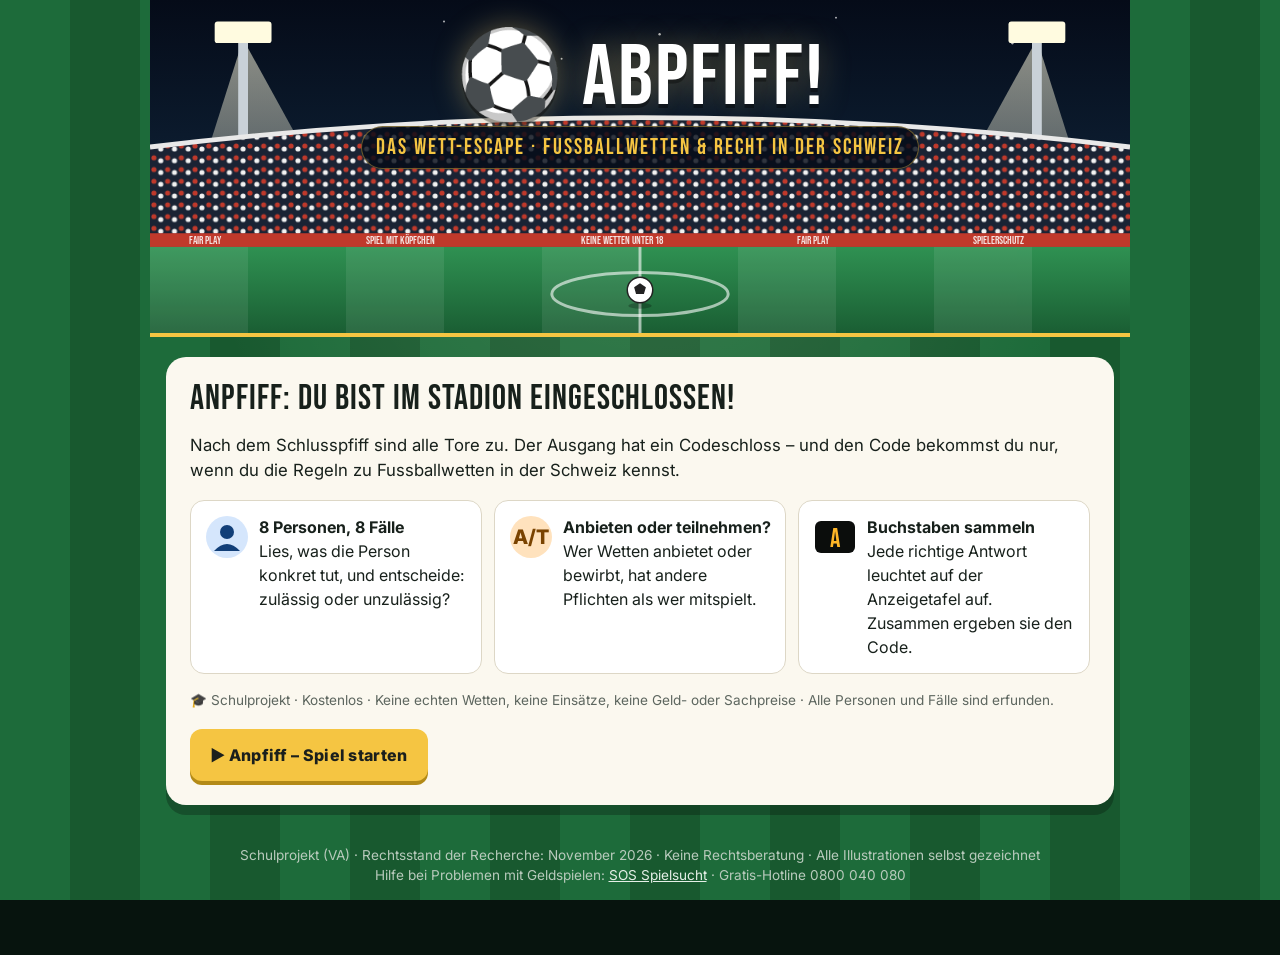
==== index.html @ fc4fc907 "Add files via upload" ====
<!doctype html>
<html lang="de-CH">
<head>
<meta charset="utf-8">
<meta name="viewport" content="width=device-width, initial-scale=1">
<title>Abpfiff! – Das Wett-Escape</title>
<meta name="description" content="Online-Escape-Spiel zu den rechtlichen Rahmenbedingungen von Fussballwetten in der Schweiz. Kostenlos, ohne echte Wetten, ohne Geld- oder Sachpreise.">
<link rel="preconnect" href="https://fonts.googleapis.com">
<link rel="preconnect" href="https://fonts.gstatic.com" crossorigin>
<link href="https://fonts.googleapis.com/css2?family=Bebas+Neue&family=Inter:wght@400;600;800&display=swap" rel="stylesheet">
<style>
  :root{
    --night:#07140e; --pitch:#1d6b3a; --pitch2:#18592f; --card:#fbf8ef; --ink:#17201b; --muted:#5d665f;
    --line:#ddd7c6; --gold:#f5c542; --ok:#1f9a55; --ok-bg:#e2f5e9; --bad:#d23b30; --bad-bg:#fde8e6;
    --led:#ffb627; --chalk:#eef4ef;
    --display:"Bebas Neue",Impact,"Arial Narrow",sans-serif;
    --body:Inter,system-ui,-apple-system,"Segoe UI",Roboto,sans-serif;
  }
  *{box-sizing:border-box}
  html,body{margin:0}
  html{background:var(--night)}
  body{
    font-family:var(--body);color:var(--chalk);line-height:1.5;min-height:100vh;
    background:
      radial-gradient(ellipse at 50% -10%, rgba(255,255,220,.18), transparent 55%),
      repeating-linear-gradient(90deg,var(--pitch) 0 70px,var(--pitch2) 70px 140px);
    background-attachment:fixed;
  }
  body::before{ /* Abdunkeln für Lesbarkeit */
    content:"";position:fixed;inset:0;background:linear-gradient(rgba(7,20,14,.55),rgba(7,20,14,.75));pointer-events:none;z-index:-1
  }
  .wrap{max-width:980px;margin:0 auto;padding:0 16px 56px}
  button{font:inherit}
  .hidden{display:none!important}

  /* ---------- Stadion-Header ---------- */
  .hero{position:relative;margin:0 -16px;overflow:hidden;border-bottom:4px solid var(--gold)}
  .hero svg{display:block;width:100%;height:auto}
  .hero .title{
    position:absolute;left:0;right:0;top:12%;text-align:center;padding:0 16px;
  }
  .hero h1{
    font-family:var(--display);font-weight:400;font-size:clamp(2.6rem,9vw,5.4rem);line-height:.9;margin:0;
    letter-spacing:2px;color:#fff;text-shadow:0 4px 0 rgba(0,0,0,.35),0 0 30px rgba(255,220,120,.35)
  }
  .hero .sub{display:inline-block;margin-top:8px;font-family:var(--display);letter-spacing:2px;font-size:clamp(.95rem,3vw,1.4rem);color:var(--gold);background:rgba(5,11,24,.82);padding:4px 14px;border-radius:999px;border:1px solid rgba(245,197,66,.4)}
  .beam{animation:sway 6s ease-in-out infinite alternate;transform-origin:top center}
  .beam.b2{animation-delay:-3s}
  @keyframes sway{from{transform:rotate(-4deg)}to{transform:rotate(4deg)}}
  .ball{animation:bounce 1.6s cubic-bezier(.3,0,.7,1) infinite}
  @keyframes bounce{0%,100%{transform:translateY(0)}50%{transform:translateY(-26px)}}

  /* ---------- Anzeigetafel ---------- */
  .board{
    position:sticky;top:0;z-index:20;margin:16px 0 0;background:#0b0d0c;border:3px solid #2a2f2c;border-radius:14px;
    padding:10px 14px;display:flex;align-items:center;gap:14px;flex-wrap:wrap;
    box-shadow:0 10px 30px rgba(0,0,0,.45), inset 0 0 0 2px #000;
  }
  .board .clock{font-family:var(--display);font-size:2rem;color:var(--led);letter-spacing:2px;min-width:92px;text-shadow:0 0 10px rgba(255,182,39,.6)}
  .board .clock small{display:block;font-size:.7rem;color:#8a8f8c;letter-spacing:2px;line-height:1;margin-bottom:2px}
  .slots{display:flex;gap:5px;flex-wrap:wrap;flex:1}
  .slot{
    width:36px;height:46px;border-radius:6px;background:#161a18;border:1px solid #2c322f;display:grid;place-items:center;
    font-family:var(--display);font-size:1.9rem;color:#2c322f;
    background-image:radial-gradient(#222824 1px,transparent 1.2px);background-size:5px 5px;
  }
  .slot.filled{color:var(--led);text-shadow:0 0 12px rgba(255,182,39,.8);animation:flip .6s ease}
  @keyframes flip{0%{transform:rotateX(90deg)}100%{transform:rotateX(0)}}
  .board .score{font-family:var(--display);font-size:1.5rem;color:#fff;letter-spacing:1px}
  @media (max-width:640px){
    .board{gap:8px 12px;padding:8px 10px}
    .board .clock{font-size:1.5rem;min-width:0}
    .slots{order:3;flex:1 1 100%;flex-wrap:nowrap;justify-content:space-between}
    .slot{width:auto;flex:1;height:36px;font-size:1.4rem}
    .board .score{margin-left:auto}
  }
  .iconbtn{background:#1b201d;border:1px solid #333a36;color:#ddd;border-radius:10px;width:42px;height:42px;cursor:pointer;font-size:1.1rem}
  .iconbtn:hover{background:#262c29}

  /* ---------- Buttons ---------- */
  .btn{
    border:0;border-radius:12px;padding:14px 20px;cursor:pointer;font-weight:800;letter-spacing:.3px;
    background:var(--gold);color:#1b1f1c;box-shadow:0 4px 0 #b38a17;transition:transform .08s, box-shadow .08s;
  }
  .btn:active{transform:translateY(3px);box-shadow:0 1px 0 #b38a17}
  .btn:disabled{opacity:.45;cursor:default}
  .btn.ok{background:var(--ok);color:#fff;box-shadow:0 4px 0 #136c3a}
  .btn.bad{background:var(--bad);color:#fff;box-shadow:0 4px 0 #8f231c}
  .btn.ghost{background:transparent;color:var(--ink);box-shadow:none;border:2px solid var(--line)}
  .btn:focus-visible,.locker:focus-visible,.iconbtn:focus-visible{outline:3px solid #fff;outline-offset:3px}

  /* ---------- Panels ---------- */
  .panel{background:var(--card);color:var(--ink);border-radius:20px;padding:24px;margin-top:20px;box-shadow:0 10px 0 rgba(0,0,0,.25);position:relative}
  .panel h2{font-family:var(--display);font-weight:400;font-size:2.2rem;letter-spacing:1px;margin:0 0 6px;line-height:1}
  .lead{font-size:1.05rem}
  .hint{font-size:.85rem;color:var(--muted)}
  .rules{display:grid;grid-template-columns:repeat(auto-fit,minmax(200px,1fr));gap:12px;margin:16px 0}
  .rule{background:#fff;border-radius:14px;padding:14px;border:1px solid var(--line);display:flex;gap:10px;align-items:flex-start}
  .rule svg{flex:0 0 44px}
  .rule b{display:block}

  /* ---------- Garderoben-Spinde (Stationen) ---------- */
  .hubhead{display:flex;justify-content:space-between;align-items:end;gap:10px;flex-wrap:wrap;margin-top:22px}
  .hubhead h2{font-family:var(--display);font-weight:400;font-size:2rem;letter-spacing:1px;margin:0;color:#fff}
  .grid{display:grid;grid-template-columns:repeat(auto-fill,minmax(205px,1fr));gap:16px;margin-top:12px}
  .locker{
    position:relative;text-align:left;border:0;cursor:pointer;color:var(--ink);padding:0;border-radius:16px;overflow:hidden;
    background:var(--card);box-shadow:0 6px 0 rgba(0,0,0,.3);transition:transform .15s;display:flex;flex-direction:column;
  }
  .locker:hover{transform:translateY(-4px) rotate(-.4deg)}
  .locker .top{height:118px;display:grid;place-items:center;position:relative;
    background:linear-gradient(160deg,var(--c1),var(--c2));}
  .locker .top::after{ /* Lüftungsschlitze */
    content:"";position:absolute;right:12px;top:12px;width:26px;height:30px;
    background:repeating-linear-gradient(transparent 0 4px,rgba(0,0,0,.18) 4px 7px);border-radius:3px
  }
  .locker .num{position:absolute;left:12px;top:8px;font-family:var(--display);font-size:2rem;color:rgba(255,255,255,.9);text-shadow:0 2px 0 rgba(0,0,0,.25)}
  .locker .av{width:96px;height:96px;transform:translateY(10px)}
  .locker .body{padding:16px 14px 14px;display:flex;flex-direction:column;gap:2px;flex:1}
  .locker .who{font-weight:800;font-size:1.05rem}
  .locker .tag{font-size:.8rem;color:var(--muted)}
  .locker .state{margin-top:10px;font-size:.82rem;font-weight:800;display:flex;align-items:center;gap:6px}
  .locker.done .state{color:var(--ok)}
  .locker.done::after{
    content:"✓";position:absolute;right:10px;bottom:10px;width:34px;height:34px;border-radius:50%;background:var(--ok);color:#fff;
    display:grid;place-items:center;font-weight:800;
  }
  .locker.final .top{background:linear-gradient(160deg,#2b2f2d,#121413)}
  .locker.final.open .top{background:linear-gradient(160deg,#f7d26a,#d79b13)}
  .locker.final .body{background:#1c201e;color:#eee}
  .locker.final .tag{color:#aaa}

  /* ---------- Fallansicht ---------- */
  .scene{display:grid;grid-template-columns:200px 1fr;gap:22px;align-items:start}
  @media (max-width:640px){.scene{grid-template-columns:1fr}.portrait{max-width:180px;margin:0 auto}}
  .portrait{position:relative;border-radius:18px;padding:12px;background:linear-gradient(160deg,var(--c1),var(--c2));text-align:center}
  .portrait .av{width:100%;height:auto;max-width:176px}
  .portrait .badge{position:absolute;right:-10px;bottom:-10px;width:64px;height:64px;border-radius:50%;background:#fff;
    display:grid;place-items:center;box-shadow:0 4px 12px rgba(0,0,0,.25)}
  .portrait .badge svg{width:40px;height:40px}
  .nameplate{margin-top:8px;font-family:var(--display);font-size:1.4rem;letter-spacing:1px;color:#fff;text-shadow:0 2px 0 rgba(0,0,0,.25)}
  .meta{display:flex;gap:8px;flex-wrap:wrap;margin:6px 0 12px}
  .pill{font-size:.78rem;font-weight:800;padding:4px 10px;border-radius:999px;background:#ece7d8;color:#444}
  .pill.anbieten{background:#ffe2bd;color:#7a4300}
  .pill.teilnahme{background:#d5e6fc;color:#123f78}
  .pill.werbung{background:#efdafb;color:#5b1f7a}
  .bubble{position:relative;background:#fff;border:2px solid var(--line);border-radius:18px;padding:16px 18px;font-size:1.06rem}
  .bubble::before{content:"";position:absolute;left:-12px;top:34px;width:20px;height:20px;background:#fff;border-left:2px solid var(--line);border-bottom:2px solid var(--line);transform:rotate(45deg)}
  @media (max-width:640px){.bubble::before{display:none}}
  .ort{font-size:.8rem;color:var(--muted);margin-bottom:6px;display:flex;gap:6px;align-items:center}
  .question{font-weight:800;font-size:1.1rem;margin:18px 0 10px}
  .choices{display:flex;gap:12px;flex-wrap:wrap}
  .choices .btn{flex:1 1 220px;font-size:1.05rem;padding:16px}
  .feedback{margin-top:18px;padding:16px;border-radius:14px;display:none;gap:16px;align-items:flex-start}
  .feedback.show{display:flex}
  .feedback.ok{background:var(--ok-bg);border:2px solid var(--ok)}
  .feedback.bad{background:var(--bad-bg);border:2px solid var(--bad);animation:shake .4s}
  @keyframes shake{20%,60%{transform:translateX(-6px)}40%,80%{transform:translateX(6px)}}
  .feedback .refcard{flex:0 0 auto;width:54px;animation:pull .5s cubic-bezier(.2,1.6,.4,1)}
  @keyframes pull{from{transform:translateY(30px) rotate(-25deg);opacity:0}to{transform:none;opacity:1}}
  .feedback h3{margin:0 0 6px;font-size:1.1rem}
  .feedback p{margin:0 0 8px}
  .letter{display:inline-grid;place-items:center;width:40px;height:48px;border-radius:8px;background:#0b0d0c;color:var(--led);
    font-family:var(--display);font-size:2rem;vertical-align:middle;margin-left:6px;text-shadow:0 0 10px rgba(255,182,39,.8)}
  .source{font-size:.86rem;color:var(--muted);border-top:1px dashed #b9c9bd;padding-top:8px;margin-top:6px!important}
  .source a{color:inherit;font-weight:600}
  .actions{display:flex;gap:10px;flex-wrap:wrap;margin-top:18px}

  /* ---------- Finale ---------- */
  .lockwrap{display:grid;grid-template-columns:160px 1fr;gap:24px;align-items:center}
  @media (max-width:640px){.lockwrap{grid-template-columns:1fr;justify-items:center;text-align:center}}
  .padlock .shackle{transition:transform .6s cubic-bezier(.3,1.6,.5,1);transform-origin:70% 100%}
  .padlock.open .shackle{transform:translateY(-14px) rotate(25deg)}
  .codeinputs{display:flex;gap:6px;flex-wrap:wrap;margin:12px 0}
  .codeinputs input{
    width:44px;height:56px;border-radius:10px;border:2px solid var(--line);text-align:center;text-transform:uppercase;
    font-family:var(--display);font-size:2rem;background:#fff;color:var(--ink)
  }
  .codeinputs input:focus{outline:none;border-color:var(--gold);box-shadow:0 0 0 3px rgba(245,197,66,.4)}
  .learned{display:grid;grid-template-columns:repeat(auto-fit,minmax(240px,1fr));gap:12px;padding:0;list-style:none}
  .learned li{background:#fff;border:1px solid var(--line);border-radius:14px;padding:12px 14px}
  .learned b{display:block;margin-bottom:2px}
  ul.sources{padding-left:18px}
  ul.sources li{margin-bottom:6px}
  ul.sources a{color:var(--ink)}
  .trophy{width:120px;display:block;margin:0 auto 6px;animation:pop .7s cubic-bezier(.2,1.6,.4,1)}
  @keyframes pop{from{transform:scale(.2) rotate(-20deg);opacity:0}to{transform:none;opacity:1}}
  .center{text-align:center}

  #confetti{position:fixed;inset:0;pointer-events:none;z-index:50}
  footer{margin-top:40px;font-size:.85rem;color:#b8cabc;text-align:center}
  footer a{color:#e5efe7}
  @media (prefers-reduced-motion:reduce){*{animation:none!important;transition:none!important}}
</style>
</head>
<body>
<canvas id="confetti"></canvas>

<div class="wrap">

  <!-- ===== Stadion-Header (eigene Illustration) ===== -->
  <header class="hero">
    <svg viewBox="0 0 1000 340" preserveAspectRatio="xMidYMid slice" role="img" aria-label="Fussballstadion bei Nacht mit Flutlicht">
      <defs>
        <linearGradient id="sky" x1="0" y1="0" x2="0" y2="1"><stop offset="0" stop-color="#050b18"/><stop offset="1" stop-color="#14304a"/></linearGradient>
        <linearGradient id="beamG" x1="0" y1="0" x2="0" y2="1"><stop offset="0" stop-color="#fffbe0" stop-opacity=".55"/><stop offset="1" stop-color="#fffbe0" stop-opacity="0"/></linearGradient>
        <linearGradient id="grass" x1="0" y1="0" x2="0" y2="1"><stop offset="0" stop-color="#2f9152"/><stop offset="1" stop-color="#1a5e33"/></linearGradient>
        <pattern id="crowd" width="14" height="12" patternUnits="userSpaceOnUse">
          <rect width="14" height="12" fill="#1a2334"/>
          <circle cx="4" cy="5" r="2.6" fill="#c0392b"/><circle cx="11" cy="8" r="2.6" fill="#f2f2f2"/>
        </pattern>
      </defs>
      <rect width="1000" height="340" fill="url(#sky)"/>
      <g fill="#fff" opacity=".7"><circle cx="120" cy="40" r="1.4"/><circle cx="300" cy="22" r="1"/><circle cx="520" cy="35" r="1.2"/><circle cx="700" cy="18" r="1"/><circle cx="880" cy="44" r="1.4"/><circle cx="420" cy="60" r="1"/></g>
      <!-- Flutlicht -->
      <g class="beam"><polygon points="95,40 0,340 260,340" fill="url(#beamG)"/></g>
      <g class="beam b2"><polygon points="905,40 740,340 1000,340" fill="url(#beamG)"/></g>
      <g fill="#c9d1d8"><rect x="90" y="40" width="10" height="160"/><rect x="900" y="40" width="10" height="160"/></g>
      <g fill="#fffbe0"><rect x="66" y="22" width="58" height="22" rx="3"/><rect x="876" y="22" width="58" height="22" rx="3"/></g>
      <!-- Tribüne -->
      <path d="M0 150 Q500 90 1000 150 L1000 250 L0 250Z" fill="url(#crowd)"/>
      <path d="M0 150 Q500 90 1000 150" stroke="#e9e9e9" stroke-width="5" fill="none"/>
      <rect x="0" y="238" width="1000" height="14" fill="#c0392b"/>
      <g fill="#fff" font-family="Bebas Neue, Impact, sans-serif" font-size="11" opacity=".85">
        <text x="40" y="249">FAIR PLAY</text><text x="220" y="249">SPIEL MIT KÖPFCHEN</text><text x="440" y="249">KEINE WETTEN UNTER 18</text><text x="660" y="249">FAIR PLAY</text><text x="840" y="249">SPIELERSCHUTZ</text>
      </g>
      <!-- Rasen -->
      <rect x="0" y="252" width="1000" height="88" fill="url(#grass)"/>
      <g fill="#fff" opacity=".08"><rect x="0" y="252" width="100" height="88"/><rect x="200" y="252" width="100" height="88"/><rect x="400" y="252" width="100" height="88"/><rect x="600" y="252" width="100" height="88"/><rect x="800" y="252" width="100" height="88"/></g>
      <ellipse cx="500" cy="300" rx="90" ry="22" fill="none" stroke="#fff" stroke-opacity=".6" stroke-width="3"/>
      <line x1="500" y1="252" x2="500" y2="340" stroke="#fff" stroke-opacity=".6" stroke-width="3"/>
      <!-- Ball -->
      <g class="ball">
        <circle cx="500" cy="296" r="13" fill="#fff" stroke="#222" stroke-width="1.5"/>
        <polygon points="500,289 506,293 504,300 496,300 494,293" fill="#222"/>
      </g>
      <ellipse cx="500" cy="312" rx="12" ry="3" fill="#000" opacity=".25"/>
    </svg>
    <div class="title">
      <h1>⚽ ABPFIFF!</h1>
      <div class="sub">Das Wett-Escape · Fussballwetten &amp; Recht in der Schweiz</div>
    </div>
  </header>

  <!-- ===== Anzeigetafel ===== -->
  <div class="board hidden" id="board" aria-label="Anzeigetafel">
    <div class="clock"><small>SPIELZEIT</small><span id="clock">00:00</span></div>
    <div class="slots" id="slots" aria-label="Gesammelte Code-Buchstaben"></div>
    <div class="score" id="score">0/8</div>
    <button class="iconbtn" id="soundBtn" title="Ton an/aus" aria-label="Ton an oder aus">🔊</button>
  </div>

  <!-- ===== Start ===== -->
  <section id="intro" class="panel">
    <h2>Anpfiff: Du bist im Stadion eingeschlossen!</h2>
    <p class="lead">Nach dem Schlusspfiff sind alle Tore zu. Der Ausgang hat ein Codeschloss – und den Code bekommst du nur, wenn du die Regeln zu Fussballwetten in der Schweiz kennst.</p>
    <div class="rules">
      <div class="rule"><svg viewBox="0 0 44 44"><circle cx="22" cy="22" r="21" fill="#d5e6fc"/><circle cx="22" cy="17" r="7" fill="#123f78"/><path d="M9 36 Q22 22 35 36" fill="#123f78"/></svg>
        <div><b>8 Personen, 8 Fälle</b>Lies, was die Person konkret tut, und entscheide: zulässig oder unzulässig?</div></div>
      <div class="rule"><svg viewBox="0 0 44 44"><circle cx="22" cy="22" r="21" fill="#ffe2bd"/><text x="22" y="29" text-anchor="middle" font-size="20" font-weight="800" fill="#7a4300">A/T</text></svg>
        <div><b>Anbieten oder teilnehmen?</b>Wer Wetten anbietet oder bewirbt, hat andere Pflichten als wer mitspielt.</div></div>
      <div class="rule"><svg viewBox="0 0 44 44"><rect x="2" y="6" width="40" height="32" rx="6" fill="#0b0d0c"/><text x="22" y="32" text-anchor="middle" font-family="Bebas Neue, Impact" font-size="26" fill="#ffb627">A</text></svg>
        <div><b>Buchstaben sammeln</b>Jede richtige Antwort leuchtet auf der Anzeigetafel auf. Zusammen ergeben sie den Code.</div></div>
    </div>
    <p class="hint">🎓 Schulprojekt · Kostenlos · Keine echten Wetten, keine Einsätze, keine Geld- oder Sachpreise · Alle Personen und Fälle sind erfunden.</p>
    <div class="actions">
      <button class="btn" id="startBtn">▶ Anpfiff – Spiel starten</button>
      <button class="btn ghost hidden" id="resumeBtn">Weiterspielen</button>
    </div>
  </section>

  <!-- ===== Übersicht ===== -->
  <section id="hub" class="hidden">
    <div class="hubhead">
      <h2>Die Garderobe</h2>
      <span class="hint" style="color:#cfe0d3" id="progress"></span>
    </div>
    <div class="grid" id="grid"></div>
  </section>

  <!-- ===== Fall ===== -->
  <section id="caseView" class="panel hidden" aria-live="polite"></section>

  <!-- ===== Finale ===== -->
  <section id="finalView" class="panel hidden"></section>

  <footer>
    <p>Schulprojekt (VA) · Rechtsstand der Recherche: November 2026 · Keine Rechtsberatung · Alle Illustrationen selbst gezeichnet<br>
    Hilfe bei Problemen mit Geldspielen: <a href="https://www.sos-spielsucht.ch" target="_blank" rel="noopener">SOS Spielsucht</a> · Gratis-Hotline 0800 040 080</p>
  </footer>
</div>

<script>
/* =========================================================================
   FÄLLE – hier könnt ihr Texte anpassen, Fälle ergänzen oder umformulieren.
   - answer:  "zulaessig" oder "unzulaessig"
   - rolle:   "Anbieten", "Teilnahme" oder "Werbung" (Etikett)
   - letter:  Buchstabe für den Lösungscode (Code = Buchstaben in Stationsreihenfolge)
   - avatar:  Aussehen der Figur (skin, hair, style: short|long|bun|curly|cap|bob, shirt, extra: glasses|beard|headset|tie|apron)
   - icon:    phone | kiosk | globe | laptop | megaphone | tv | shield | trophy
   - farben:  zwei Hintergrundfarben für Spind und Porträt
   ========================================================================= */
const FAELLE = [
  {
    person: "Lara, 24", ort: "Zuhause in Thun",
    avatar: { skin:"#f1c7a5", hair:"#6b3e1f", style:"long", shirt:"#c0392b" },
    icon: "phone", farben: ["#e74c3c","#962d22"],
    thema: "Bewilligte Anbieter", rolle: "Teilnahme",
    fall: "Lara ist 24 und hat ein verifiziertes Konto bei Swisslos. Sie setzt online beim Sporttip 10 Franken auf einen Sieg des FC Thun.",
    frage: "Ist Laras Handlung rechtlich zulässig?",
    answer: "zulaessig", letter: "F",
    erklaerung: "Online-Sportwetten sind Grossspiele. In der Schweiz dürfen sie nur Swisslos und die Loterie Romande anbieten. Lara ist volljährig und nutzt ein bewilligtes Angebot – ihre Teilnahme ist erlaubt.",
    quelle: "Art. 3 lit. e, Art. 21 und 24 BGS; Bundesamt für Justiz, Fragen und Antworten zum Geldspielgesetz.",
    link: "https://www.bj.admin.ch/de/fragen-und-antworten-zum-geldspielgesetz"
  },
  {
    person: "Frau Keller", ort: "Kiosk am Bahnhof",
    avatar: { skin:"#f3d2b8", hair:"#b9b9b9", style:"bun", shirt:"#2e8b57", extra:["glasses","apron"] },
    icon: "kiosk", farben: ["#3fae6e","#1f6b40"],
    thema: "Mindestalter", rolle: "Anbieten",
    fall: "Der 16-jährige Timo möchte am Kiosk einen Sporttip-Schein für das Cupspiel am Wochenende. Frau Keller kennt ihn vom Sehen, verzichtet auf eine Ausweiskontrolle und verkauft ihm den Schein.",
    frage: "Ist Frau Kellers Handlung rechtlich zulässig?",
    answer: "unzulaessig", letter: "A",
    erklaerung: "Für die Sportwetten von Swisslos und Loterie Romande gilt ein Mindestalter von 18 Jahren. Die Verkaufsstelle muss das Alter kontrollieren. Wer die Wette verkauft, handelt auf der Anbieterseite und trägt die Verantwortung – nicht der Jugendliche.",
    quelle: "Art. 72 BGS; Merkblatt BJ «Schutz Minderjähriger nach Geldspielrecht».",
    link: "https://www.bj.admin.ch/dam/bj/de/data/wirtschaft/geldspiele/merkblaetter/mb-schutz-minderjaehriger-d.pdf"
  },
  {
    person: "Nina, Firmengründerin", ort: "Büro in Malta",
    avatar: { skin:"#e8b98f", hair:"#e3c16f", style:"long", shirt:"#1f3a68", extra:["tie"] },
    icon: "globe", farben: ["#3e6fb8","#1c3866"],
    thema: "Ausländische Onlineangebote", rolle: "Anbieten",
    fall: "Nina betreibt von Malta aus eine Wettseite mit maltesischer Lizenz. Die Seite ist auf Deutsch, akzeptiert Franken und richtet sich mit «Super League Spezialquoten» gezielt an Schweizer Kundinnen und Kunden. Eine Schweizer Bewilligung hat sie nicht.",
    frage: "Ist Ninas Angebot in der Schweiz rechtlich zulässig?",
    answer: "unzulaessig", letter: "I",
    erklaerung: "Eine ausländische Lizenz genügt nicht. Wer in der Schweiz Online-Sportwetten anbietet, braucht eine Schweizer Bewilligung. Das Anbieten nicht bewilligter Online-Geldspiele ist verboten; solche Seiten kommen auf die Sperrliste der Gespa und werden von den Schweizer Internetanbietern blockiert.",
    quelle: "Art. 21, 24, 86 ff. und 130 BGS; Gespa, Zugangssperre.",
    link: "https://www.gespa.ch"
  },
  {
    person: "Marco, 31", ort: "Sofa in Luzern",
    avatar: { skin:"#c98e62", hair:"#2b1b10", style:"cap", shirt:"#6c7a86", extra:["beard"] },
    icon: "laptop", farben: ["#7d8b97","#3f4a54"],
    thema: "Ausländische Onlineangebote", rolle: "Teilnahme",
    fall: "Marco umgeht die Sperre mit einem VPN und wettet auf Ninas ausländischer Seite auf ein Champions-League-Spiel.",
    frage: "Macht sich Marco als Spieler strafbar?",
    choiceLabels: { zulaessig: "Nein, nicht strafbar", unzulaessig: "Ja, strafbar" },
    answer: "zulaessig", letter: "R",
    erklaerung: "Als Spieler macht sich Marco nicht strafbar – verboten ist das Anbieten, nicht die Teilnahme. Klug ist es trotzdem nicht: Das Angebot ist in der Schweiz illegal, es gibt keinen Schweizer Spielerschutz, und Einsätze oder Gewinne können in einem Strafverfahren eingezogen werden.",
    quelle: "Merkblatt BJ «Illegale Onlineseiten»; Gespa, illegale Geldspielangebote.",
    link: "https://www.bj.admin.ch/dam/bj/de/data/wirtschaft/geldspiele/merkblaetter/mb-illegale-onlineseiten-d.pdf"
  },
  {
    person: "Jan, Influencer", ort: "Instagram-Story",
    avatar: { skin:"#8d5a3b", hair:"#1a1a1a", style:"curly", shirt:"#8e44ad" },
    icon: "megaphone", farben: ["#a55bd0","#5e2a80"],
    thema: "Werbung", rolle: "Werbung",
    fall: "Jan hat 80'000 Follower. In einer Instagram-Story postet er einen Bonuscode für Ninas nicht bewilligte Wettseite: «Mit meinem Code bekommst du 50 Franken Startguthaben!»",
    frage: "Ist Jans Werbung rechtlich zulässig?",
    answer: "unzulaessig", letter: "P",
    erklaerung: "Werbung für in der Schweiz nicht bewilligte Geldspiele ist verboten. Wer trotzdem dafür wirbt, riskiert eine Busse. Jan ist zwar kein Anbieter, aber Werbung gehört klar auf die Anbieterseite – nicht zur blossen Teilnahme.",
    quelle: "Art. 74 Abs. 3 und Art. 131 BGS.",
    link: "https://www.fedlex.admin.ch/eli/cc/2018/795/de"
  },
  {
    person: "Agentur «Kickboost»", ort: "Werbeagentur in Zürich",
    avatar: { skin:"#f0c8a0", hair:"#d35400", style:"bob", shirt:"#e67e22", extra:["glasses"] },
    icon: "tv", farben: ["#f39c4a","#b35a12"],
    thema: "Werbung", rolle: "Werbung",
    fall: "Eine Werbeagentur gestaltet für einen bewilligten Anbieter eine TikTok-Kampagne mit Pausenplatz, Schulranzen und dem Slogan «Wette mit deinen Gspänli in der grossen Pause!».",
    frage: "Ist diese Werbung rechtlich zulässig?",
    answer: "unzulaessig", letter: "L",
    erklaerung: "Auch bewilligte Anbieter dürfen nicht beliebig werben. Werbung darf weder aufdringlich noch irreführend sein und sich nicht an Minderjährige oder gesperrte Personen richten. Eine Kampagne mit Schulmotiven zielt offensichtlich auf Jugendliche.",
    quelle: "Art. 74 Abs. 1 und 2, Art. 131 Abs. 1 BGS; Merkblatt BJ «Schutz Minderjähriger».",
    link: "https://www.bj.admin.ch/dam/bj/de/data/wirtschaft/geldspiele/merkblaetter/mb-schutz-minderjaehriger-d.pdf"
  },
  {
    person: "Kundendienst eines Anbieters", ort: "Online-Abteilung",
    avatar: { skin:"#dba57c", hair:"#3a2a1a", style:"short", shirt:"#1f78b4", extra:["headset"] },
    icon: "shield", farben: ["#3a96d6","#165985"],
    thema: "Spielerschutz", rolle: "Anbieten",
    fall: "Reto hat wegen hoher Verluste selbst eine Spielsperre beantragt. Zwei Monate später eröffnet er beim selben bewilligten Online-Anbieter mit neuer E-Mail-Adresse ein Konto. Der Anbieter gleicht seine Daten nicht mit dem Sperrregister ab und lässt ihn wetten.",
    frage: "Ist das Vorgehen des Anbieters rechtlich zulässig?",
    answer: "unzulaessig", letter: "A",
    erklaerung: "Anbieter von Online-Sportwetten müssen ein Sozialkonzept haben und gesperrte Personen vom Spiel ausschliessen. Eine Spielsperre gilt für alle Spielbanken und alle online durchgeführten Grossspiele. Der Anbieter hätte Reto erkennen und abweisen müssen.",
    quelle: "Art. 71, 76 und 80 BGS; BJ, Schutz vor exzessivem Geldspiel.",
    link: "https://www.bj.admin.ch/de/schutz-der-spielerinnen-und-spieler-vor-exzessivem-geldspiel"
  },
  {
    person: "Sandra, Teamleiterin", ort: "Pausenraum im Büro",
    avatar: { skin:"#f5d0b5", hair:"#a8321c", style:"bob", shirt:"#16a085" },
    icon: "trophy", farben: ["#2fbf9f","#127462"],
    thema: "Privater Kreis", rolle: "Teilnahme",
    fall: "Sandra organisiert in ihrem 8-köpfigen Team ein WM-Tippspiel. Alle zahlen 10 Franken ein, wer am meisten Resultate richtig tippt, gewinnt den Topf. Sandra verdient nichts daran, und das Tippspiel wird nirgends öffentlich beworben.",
    frage: "Ist dieses Tippspiel rechtlich zulässig?",
    answer: "zulaessig", letter: "Y",
    erklaerung: "Geldspiele im privaten Kreis fallen nicht unter das Geldspielgesetz: Das Tippspiel ist nicht gewerbsmässig, die Teilnehmenden kennen sich persönlich und es wird nicht öffentlich beworben. Würde Sandra Gebühren abschöpfen oder das Spiel öffentlich ausschreiben, sähe es anders aus.",
    quelle: "Art. 1 Abs. 2 lit. a BGS i.V.m. Art. 1 VGS.",
    link: "https://www.fedlex.admin.ch/eli/cc/2018/795/de"
  }
];

const QUELLEN = [
  ["Bundesgesetz über Geldspiele (Geldspielgesetz, BGS), SR 935.51 – Fedlex", "https://www.fedlex.admin.ch/eli/cc/2018/795/de"],
  ["Interkantonale Geldspielaufsicht (Gespa) – Zugangssperre und illegale Angebote", "https://www.gespa.ch"],
  ["Bundesamt für Justiz – Fragen und Antworten zum Geldspielgesetz", "https://www.bj.admin.ch/de/fragen-und-antworten-zum-geldspielgesetz"],
  ["Bundesamt für Justiz – Schutz vor exzessivem Geldspiel", "https://www.bj.admin.ch/de/schutz-der-spielerinnen-und-spieler-vor-exzessivem-geldspiel"],
  ["Bundesamt für Justiz – Merkblatt Schutz Minderjähriger", "https://www.bj.admin.ch/dam/bj/de/data/wirtschaft/geldspiele/merkblaetter/mb-schutz-minderjaehriger-d.pdf"],
  ["Bundesamt für Justiz – Merkblatt Illegale Onlineseiten", "https://www.bj.admin.ch/dam/bj/de/data/wirtschaft/geldspiele/merkblaetter/mb-illegale-onlineseiten-d.pdf"]
];

/* ======================= Illustrationen (SVG) ======================= */
function avatar(a){
  const ex = a.extra || [];
  const h = a.hair, s = a.skin;
  let back = "", front = "";
  switch(a.style){
    case "long":  back = `<path d="M27 46 Q26 20 50 19 Q74 20 73 46 L76 76 Q50 82 24 76Z" fill="${h}"/>`;
                  front = `<path d="M31 42 Q33 25 50 24 Q67 25 69 42 Q60 33 47 33 Q38 34 31 42Z" fill="${h}"/>`; break;
    case "bun":   back = `<circle cx="50" cy="20" r="9" fill="${h}"/>`;
                  front = `<path d="M31 44 Q30 24 50 24 Q70 24 69 44 Q64 31 50 31 Q36 31 31 44Z" fill="${h}"/>`; break;
    case "curly": front = [[34,32],[42,26],[51,24],[60,26],[67,32],[31,40],[69,40]].map(([x,y])=>`<circle cx="${x}" cy="${y}" r="8" fill="${h}"/>`).join(""); break;
    case "cap":   front = `<path d="M30 40 Q30 22 50 22 Q70 22 70 40Z" fill="#c0392b"/><path d="M50 38 L80 40 Q78 44 50 42Z" fill="#922b21"/><circle cx="50" cy="23" r="2.5" fill="#922b21"/>`; break;
    case "bob":   back = `<path d="M28 48 Q26 21 50 20 Q74 21 72 48 L72 60 Q66 62 64 56 L36 56 Q34 62 28 60Z" fill="${h}"/>`;
                  front = `<path d="M31 42 Q34 24 50 24 Q66 24 69 42 Q66 34 50 32 Q40 33 31 42Z" fill="${h}"/>`; break;
    default:      front = `<path d="M31 42 Q30 22 50 22 Q70 22 69 42 Q65 31 50 30 Q35 31 31 42Z" fill="${h}"/>`;
  }
  let extras = "";
  if(ex.includes("apron"))   extras += `<path d="M38 74 L62 74 L64 100 L36 100Z" fill="#f4f1e6"/><path d="M38 74 L44 68 M62 74 L56 68" stroke="#f4f1e6" stroke-width="3"/>`;
  if(ex.includes("tie"))     extras += `<path d="M50 70 L46 74 L50 92 L54 74Z" fill="#c0392b"/><path d="M42 70 L50 76 L58 70" fill="#fff"/>`;
  const faceExtras = [];
  if(ex.includes("beard"))   faceExtras.push(`<path d="M34 48 Q36 66 50 66 Q64 66 66 48 Q62 58 50 58 Q38 58 34 48Z" fill="${h}"/>`);
  if(ex.includes("glasses")) faceExtras.push(`<g fill="none" stroke="#222" stroke-width="2"><circle cx="43" cy="46" r="5.5"/><circle cx="57" cy="46" r="5.5"/><path d="M48.5 46 L51.5 46"/></g>`);
  if(ex.includes("headset")) faceExtras.push(`<path d="M30 46 Q30 22 50 22 Q70 22 70 46" fill="none" stroke="#222" stroke-width="3"/><rect x="26" y="42" width="7" height="12" rx="3" fill="#222"/><rect x="67" y="42" width="7" height="12" rx="3" fill="#222"/><path d="M30 54 Q32 62 42 61" stroke="#222" stroke-width="2" fill="none"/><circle cx="43" cy="61" r="2.5" fill="#222"/>`);
  return `<svg class="av" viewBox="0 0 100 100" aria-hidden="true">
    ${back}
    <path d="M18 100 Q18 72 50 70 Q82 72 82 100Z" fill="${a.shirt}"/>
    ${extras}
    <rect x="44" y="58" width="12" height="14" rx="4" fill="${s}"/>
    <circle cx="31" cy="47" r="4" fill="${s}"/><circle cx="69" cy="47" r="4" fill="${s}"/>
    <ellipse cx="50" cy="45" rx="18" ry="20" fill="${s}"/>
    <circle cx="43" cy="46" r="2.2" fill="#222"/><circle cx="57" cy="46" r="2.2" fill="#222"/>
    <circle cx="39" cy="53" r="3" fill="#e8806a" opacity=".35"/><circle cx="61" cy="53" r="3" fill="#e8806a" opacity=".35"/>
    <path d="M44 55 Q50 60 56 55" stroke="#7a3b2a" stroke-width="2" fill="none" stroke-linecap="round"/>
    ${front}
    ${faceExtras.join("")}
  </svg>`;
}

const ICONS = {
  phone:`<svg viewBox="0 0 40 40"><rect x="11" y="3" width="18" height="34" rx="4" fill="#222"/><rect x="13" y="7" width="14" height="24" fill="#4fc3f7"/><circle cx="20" cy="18" r="5" fill="#fff"/><polygon points="20,15 22.5,17 21.5,20 18.5,20 17.5,17" fill="#222"/></svg>`,
  kiosk:`<svg viewBox="0 0 40 40"><rect x="5" y="16" width="30" height="20" fill="#d9a35b"/><path d="M3 16 L8 6 L32 6 L37 16Z" fill="#c0392b"/><path d="M8 6 L11 16 M16 6 L17 16 M24 6 L23 16 M32 6 L29 16" stroke="#fff" stroke-width="2"/><rect x="12" y="21" width="16" height="9" fill="#fff"/><path d="M14 24 H26 M14 27 H22" stroke="#999"/></svg>`,
  globe:`<svg viewBox="0 0 40 40"><circle cx="20" cy="20" r="16" fill="#3e8ed0"/><path d="M10 13 Q16 10 18 16 Q14 20 17 25 Q12 27 9 22Z M23 8 Q30 12 28 18 Q24 17 22 13Z M24 24 Q30 23 31 28 Q26 33 23 29Z" fill="#5fbf6a"/><ellipse cx="20" cy="20" rx="16" ry="6" fill="none" stroke="#fff" stroke-opacity=".5"/></svg>`,
  laptop:`<svg viewBox="0 0 40 40"><rect x="7" y="9" width="26" height="18" rx="2" fill="#333"/><rect x="9" y="11" width="22" height="14" fill="#1c2833"/><path d="M14 18 L18 22 L26 14" stroke="#e74c3c" stroke-width="2" fill="none"/><text x="20" y="17" font-size="5" fill="#e74c3c" text-anchor="middle" font-weight="800">VPN</text><path d="M3 29 H37 L34 32 H6Z" fill="#555"/></svg>`,
  megaphone:`<svg viewBox="0 0 40 40"><path d="M6 16 H12 L28 7 V33 L12 24 H6Z" fill="#8e44ad"/><rect x="10" y="24" width="5" height="9" rx="2" fill="#5e2a80"/><path d="M31 14 Q35 20 31 26 M33 10 Q40 20 33 30" stroke="#f5c542" stroke-width="2.5" fill="none" stroke-linecap="round"/></svg>`,
  tv:`<svg viewBox="0 0 40 40"><rect x="10" y="3" width="20" height="34" rx="4" fill="#111"/><rect x="12" y="7" width="16" height="25" fill="#ff2d55"/><path d="M17 14 V25 L25 19.5Z" fill="#fff"/><circle cx="34" cy="10" r="4" fill="#e74c3c"/><path d="M32 10 L36 10 M34 8 L34 12" stroke="#fff" stroke-width="1.5"/></svg>`,
  shield:`<svg viewBox="0 0 40 40"><path d="M20 3 L34 8 V19 Q34 31 20 37 Q6 31 6 19 V8Z" fill="#1f78b4"/><path d="M13 13 L27 27 M27 13 L13 27" stroke="#fff" stroke-width="3.5" stroke-linecap="round"/></svg>`,
  trophy:`<svg viewBox="0 0 40 40"><path d="M12 5 H28 V15 Q28 24 20 24 Q12 24 12 15Z" fill="#f5c542"/><path d="M12 8 H6 Q6 17 13 17 M28 8 H34 Q34 17 27 17" stroke="#f5c542" stroke-width="2.5" fill="none"/><rect x="18" y="24" width="4" height="6" fill="#d79b13"/><rect x="12" y="30" width="16" height="6" rx="1" fill="#6b4a1a"/></svg>`
};

const CARD_YELLOW = `<svg class="refcard" viewBox="0 0 54 76" aria-hidden="true"><rect x="3" y="3" width="44" height="66" rx="5" fill="#f7d31a" stroke="#1b1f1c" stroke-width="2" transform="rotate(-8 27 38)"/></svg>`;
const CARD_GREEN  = `<svg class="refcard" viewBox="0 0 54 76" aria-hidden="true"><g transform="rotate(8 27 38)"><rect x="3" y="3" width="44" height="66" rx="5" fill="#1f9a55" stroke="#1b1f1c" stroke-width="2"/><path d="M14 38 L23 47 L39 28" stroke="#fff" stroke-width="5" fill="none" stroke-linecap="round" stroke-linejoin="round"/></g></svg>`;
const PADLOCK = `<svg class="padlock" id="padlock" viewBox="0 0 120 150" width="150" aria-hidden="true">
  <path class="shackle" d="M30 70 V45 Q30 15 60 15 Q90 15 90 45 V70" fill="none" stroke="#9aa3a0" stroke-width="12" stroke-linecap="round"/>
  <rect x="14" y="66" width="92" height="76" rx="14" fill="#f5c542" stroke="#b38a17" stroke-width="4"/>
  <circle cx="60" cy="98" r="9" fill="#6b4a1a"/><rect x="56" y="102" width="8" height="20" rx="3" fill="#6b4a1a"/></svg>`;
const TROPHY = `<svg class="trophy" viewBox="0 0 120 130" aria-hidden="true">
  <path d="M30 10 H90 V45 Q90 80 60 80 Q30 80 30 45Z" fill="#f5c542" stroke="#b38a17" stroke-width="3"/>
  <path d="M30 20 H12 Q10 55 34 55 M90 20 H108 Q110 55 86 55" stroke="#f5c542" stroke-width="7" fill="none"/>
  <rect x="52" y="80" width="16" height="18" fill="#d79b13"/><rect x="32" y="98" width="56" height="22" rx="4" fill="#5c3d12"/>
  <text x="60" y="114" text-anchor="middle" font-family="Bebas Neue, Impact" font-size="14" fill="#f5c542">FAIR PLAY</text>
  <circle cx="60" cy="40" r="14" fill="#fff" stroke="#222" stroke-width="2"/><polygon points="60,32 67,37 64,45 56,45 53,37" fill="#222"/></svg>`;

/* ======================= Sound (ohne Dateien, WebAudio) ======================= */
let soundOn = true, actx = null;
function tone(freq, dur, type="sine", when=0, vol=.15){
  if(!soundOn) return;
  try{
    actx = actx || new (window.AudioContext || window.webkitAudioContext)();
    const o = actx.createOscillator(), g = actx.createGain(), t = actx.currentTime + when;
    o.type = type; o.frequency.setValueAtTime(freq, t);
    g.gain.setValueAtTime(vol, t); g.gain.exponentialRampToValueAtTime(.001, t + dur);
    o.connect(g).connect(actx.destination); o.start(t); o.stop(t + dur);
  }catch(e){}
}
const sfx = {
  whistle(){ tone(2600,.12,"square",0,.05); tone(2500,.35,"square",.15,.05); },
  ok(){ tone(523,.12,"triangle"); tone(659,.12,"triangle",.1); tone(784,.25,"triangle",.2); },
  bad(){ tone(220,.25,"sawtooth",0,.08); tone(180,.35,"sawtooth",.2,.08); },
  win(){ [523,659,784,1047,784,1047].forEach((f,i)=>tone(f,.22,"triangle",i*.13)); }
};

/* ======================= Spielstand ======================= */
const LOESUNG = FAELLE.map(f => f.letter).join("");
let solved = new Array(FAELLE.length).fill(false);
let startTime = null, endTime = null, timer = null;
const $ = id => document.getElementById(id);
const KEY = "abpfiff-spielstand";

function save(){ try{ localStorage.setItem(KEY, JSON.stringify({solved, startTime})); }catch(e){} }
function load(){ try{ const d = JSON.parse(localStorage.getItem(KEY)); if(d && Array.isArray(d.solved) && d.solved.length===FAELLE.length) return d; }catch(e){} return null; }
function clearSave(){ try{ localStorage.removeItem(KEY); }catch(e){} }

function fmt(ms){ const s = Math.floor(ms/1000); return String(Math.floor(s/60)).padStart(2,"0")+":"+String(s%60).padStart(2,"0"); }
function tick(){ $("clock").textContent = fmt((endTime || Date.now()) - startTime); }

function renderBoard(flashIndex){
  $("slots").innerHTML = FAELLE.map((f,i) =>
    `<div class="slot ${solved[i]?"filled":""}" ${i===flashIndex?'':'style="animation:none"'}>${solved[i]?f.letter:"·"}</div>`).join("");
  $("score").textContent = `${solved.filter(Boolean).length}/${FAELLE.length}`;
}

function showOnly(id){
  ["intro","hub","caseView","finalView"].forEach(s => $(s).classList.toggle("hidden", s !== id));
  window.scrollTo({top: id==="intro" ? 0 : $("board").offsetTop - 8, behavior:"smooth"});
}

/* ======================= Ansichten ======================= */
function startGame(fresh){
  if(fresh){ solved = new Array(FAELLE.length).fill(false); startTime = Date.now(); }
  endTime = null;
  $("board").classList.remove("hidden");
  clearInterval(timer); timer = setInterval(tick, 1000); tick();
  save(); sfx.whistle(); backToHub();
}

function renderHub(){
  const n = solved.filter(Boolean).length, allDone = n === FAELLE.length;
  $("progress").textContent = allDone ? "Alle Buchstaben gesammelt – ab zum Ausgang!" : `Wähle einen Spind – Reihenfolge frei. ${FAELLE.length-n} offen.`;
  const lockers = FAELLE.map((f,i) => `
    <button class="locker ${solved[i]?"done":""}" data-i="${i}" style="--c1:${f.farben[0]};--c2:${f.farben[1]}" aria-label="Station ${i+1}: ${f.person}${solved[i]?" (gelöst)":""}">
      <div class="top"><span class="num">${String(i+1).padStart(2,"0")}</span>${avatar(f.avatar)}</div>
      <div class="body">
        <span class="who">${f.person}</span>
        <span class="tag">${f.thema}</span>
        <span class="state">${solved[i] ? "Gelöst · Buchstabe " + f.letter : "Spind öffnen →"}</span>
      </div>
    </button>`).join("");
  const finalLocker = `
    <button class="locker final ${allDone?"open":""}" id="finalDoor" aria-label="Ausgang: Lösungscode eingeben">
      <div class="top"><span class="num">${String(FAELLE.length+1).padStart(2,"0")}</span>
        <svg class="av" viewBox="0 0 100 100" aria-hidden="true"><path d="M35 50 V36 Q35 20 50 20 Q65 20 65 36 V50" fill="none" stroke="#bbb" stroke-width="7" ${allDone?'transform="translate(0,-6) rotate(18 65 50)"':""}/><rect x="25" y="48" width="50" height="40" rx="8" fill="#f5c542"/><circle cx="50" cy="65" r="5" fill="#6b4a1a"/><rect x="48" y="66" width="4" height="12" fill="#6b4a1a"/></svg>
      </div>
      <div class="body"><span class="who">Ausgang</span><span class="tag">Lösungscode eingeben</span>
        <span class="state" style="color:${allDone?"#f5c542":"#aaa"}">${allDone ? "Code komplett – öffnen!" : "Noch verschlossen"}</span></div>
    </button>`;
  $("grid").innerHTML = lockers + finalLocker;
  $("grid").querySelectorAll(".locker[data-i]").forEach(b => b.onclick = () => openCase(+b.dataset.i));
  $("finalDoor").onclick = openFinal;
}

function backToHub(flashIndex){ renderBoard(flashIndex); renderHub(); showOnly("hub"); }

function openCase(i){
  const f = FAELLE[i];
  const labels = f.choiceLabels || { zulaessig: "✓ Zulässig", unzulaessig: "✗ Unzulässig" };
  const rc = {Anbieten:"anbieten",Teilnahme:"teilnahme",Werbung:"werbung"}[f.rolle] || "";
  $("caseView").innerHTML = `
    <div class="scene">
      <div class="portrait" style="--c1:${f.farben[0]};--c2:${f.farben[1]}">
        ${avatar(f.avatar)}
        <div class="nameplate">${f.person}</div>
        <div class="badge">${ICONS[f.icon] || ""}</div>
      </div>
      <div>
        <h2>Station ${i+1}</h2>
        <div class="meta"><span class="pill">${f.thema}</span><span class="pill ${rc}">Rolle: ${f.rolle}</span></div>
        <div class="bubble">
          <div class="ort">📍 ${f.ort}</div>
          ${f.fall}
        </div>
        <div class="question">${f.frage}</div>
        <div class="choices" id="choices">
          <button class="btn ok" data-a="zulaessig">${labels.zulaessig}</button>
          <button class="btn bad" data-a="unzulaessig">${labels.unzulaessig}</button>
        </div>
        <div class="feedback" id="fb"></div>
        <div class="actions"><button class="btn ghost" id="backBtn">← Zurück in die Garderobe</button></div>
      </div>
    </div>`;
  showOnly("caseView");
  $("backBtn").onclick = () => backToHub();
  $("choices").querySelectorAll("button").forEach(b => b.onclick = () => answer(i, b.dataset.a));
  if(solved[i]) answer(i, f.answer, true);
}

function answer(i, a, silent){
  const f = FAELLE[i], fb = $("fb");
  if(a === f.answer){
    const wasNew = !solved[i];
    solved[i] = true; save();
    if(!silent) sfx.ok();
    fb.className = "feedback show ok";
    fb.innerHTML = `${CARD_GREEN}<div>
      <h3>Richtig! Dein Buchstabe: <span class="letter">${f.letter}</span></h3>
      <p>${f.erklaerung}</p>
      <p class="source">📖 ${f.quelle} – <a href="${f.link}" target="_blank" rel="noopener">zur Quelle</a></p></div>`;
    $("choices").querySelectorAll("button").forEach(b => b.disabled = true);
    $("backBtn").textContent = "Buchstabe einsammeln → Garderobe";
    $("backBtn").className = "btn";
    $("backBtn").onclick = () => backToHub(wasNew ? i : undefined);
    if(wasNew){ renderBoard(i); }
  } else {
    sfx.bad();
    fb.className = "feedback"; void fb.offsetWidth; // Animation neu starten
    fb.className = "feedback show bad";
    fb.innerHTML = `${CARD_YELLOW}<div>
      <h3>Gelbe Karte – leider falsch!</h3>
      <p>Lies den Fall nochmals genau: Wer handelt hier – jemand, der Wetten <strong>anbietet</strong> oder bewirbt, oder jemand, der <strong>teilnimmt</strong>? Und was genau tut die Person?</p>
      <p>Du kannst es gleich nochmals versuchen.</p></div>`;
  }
}

function openFinal(){
  const n = FAELLE.length;
  $("finalView").innerHTML = `
    <div class="lockwrap">
      <div class="center">${PADLOCK}</div>
      <div>
        <h2>Der Ausgang</h2>
        <p>Das Tor hat ein Codeschloss mit ${n} Buchstaben. Setze die Buchstaben von Station 1 bis ${n} in der richtigen Reihenfolge ein.</p>
        <div class="codeinputs" id="codeinputs">
          ${Array.from({length:n},(_,k)=>`<input maxlength="1" inputmode="text" autocomplete="off" aria-label="Buchstabe ${k+1}">`).join("")}
        </div>
        <div class="actions">
          <button class="btn" id="tryCode">🔓 Tor öffnen</button>
          <button class="btn ghost" id="back2">← Garderobe</button>
        </div>
        <div class="feedback" id="fbFinal"></div>
      </div>
    </div>`;
  showOnly("finalView");
  const inputs = [...$("codeinputs").querySelectorAll("input")];
  inputs.forEach((inp,k) => {
    inp.addEventListener("input", () => { inp.value = inp.value.toUpperCase().replace(/[^A-ZÄÖÜ]/g,""); if(inp.value && inputs[k+1]) inputs[k+1].focus(); });
    inp.addEventListener("keydown", e => {
      if(e.key === "Backspace" && !inp.value && inputs[k-1]) inputs[k-1].focus();
      if(e.key === "Enter") checkCode();
    });
    inp.addEventListener("paste", e => {
      e.preventDefault();
      const t = (e.clipboardData.getData("text")||"").toUpperCase().replace(/[^A-Z]/g,"");
      [...t].slice(0, n-k).forEach((c,j) => inputs[k+j].value = c);
      (inputs[Math.min(k+t.length, n-1)]).focus();
    });
  });
  inputs[0].focus();
  $("back2").onclick = () => backToHub();
  $("tryCode").onclick = checkCode;
}

function checkCode(){
  const val = [...$("codeinputs").querySelectorAll("input")].map(i => i.value).join("").toUpperCase();
  if(val === LOESUNG){
    $("padlock").classList.add("open"); sfx.whistle();
    setTimeout(showWin, 900); return;
  }
  sfx.bad();
  const fb = $("fbFinal");
  fb.className = "feedback"; void fb.offsetWidth;
  fb.className = "feedback show bad";
  fb.innerHTML = `${CARD_YELLOW}<div><h3>Das Tor bleibt zu.</h3><p>Der Code stimmt noch nicht. Hast du alle Stationen gelöst und die Buchstaben in der Reihenfolge der Stationsnummern eingegeben? Ein Blick auf die Anzeigetafel hilft.</p></div>`;
}

function showWin(){
  endTime = Date.now(); clearInterval(timer); tick();
  sfx.win(); confetti();
  $("finalView").innerHTML = `
    <div class="center">
      ${TROPHY}
      <h2>Abpfiff – du bist draussen!</h2>
      <p class="lead">Code <strong>${LOESUNG}</strong> geknackt in <strong>${fmt(endTime - startTime)}</strong> Minuten.</p>
    </div>
    <h3>Das nimmst du mit</h3>
    <ul class="learned">
      <li><b>🏟️ Bewilligte Anbieter</b>Online, automatisiert oder in mehreren Kantonen angebotene Sportwetten dürfen nur Swisslos und die Loterie Romande durchführen.</li>
      <li><b>🔞 Mindestalter</b>Online-Grossspiele sind ab 18. Swisslos und Loterie Romande verlangen auch am Kiosk 18 Jahre – die Verkaufsstelle muss kontrollieren.</li>
      <li><b>🌍 Ausländische Onlineangebote</b>Das Anbieten ist verboten, die Seiten werden gesperrt. Spielende sind nicht strafbar, verlieren aber jeden Schweizer Schutz und riskieren die Einziehung von Geld.</li>
      <li><b>🛡️ Spielerschutz</b>Anbieter brauchen ein Sozialkonzept und müssen gesperrte Personen ausschliessen.</li>
      <li><b>📣 Werbung</b>Werbung für nicht bewilligte Angebote ist verboten; bewilligte Werbung darf nicht aufdringlich oder irreführend sein und sich nicht an Minderjährige richten.</li>
      <li><b>🏆 Privater Kreis</b>Ein nicht gewerbsmässiges Tippspiel unter Bekannten fällt nicht unter das Geldspielgesetz.</li>
    </ul>
    <h3>Quellen</h3>
    <ul class="sources">${QUELLEN.map(q => `<li><a href="${q[1]}" target="_blank" rel="noopener">${q[0]}</a></li>`).join("")}</ul>
    <p class="hint">Rechtsstand der Recherche: November 2026.</p>
    <div class="actions"><button class="btn" id="restart">↺ Nochmals spielen</button></div>`;
  clearSave();
  $("restart").onclick = () => startGame(true);
}

/* ======================= Konfetti ======================= */
function confetti(){
  const c = $("confetti"), ctx = c.getContext("2d");
  if(matchMedia("(prefers-reduced-motion: reduce)").matches) return;
  c.width = innerWidth; c.height = innerHeight;
  const colors = ["#f5c542","#e74c3c","#ffffff","#1f9a55","#3e8ed0"];
  const parts = Array.from({length:180}, () => ({
    x: Math.random()*c.width, y: -20 - Math.random()*c.height*.5, w: 6+Math.random()*6, h: 8+Math.random()*8,
    vx: -2+Math.random()*4, vy: 2+Math.random()*4, r: Math.random()*6, vr: -.2+Math.random()*.4, col: colors[Math.floor(Math.random()*colors.length)]
  }));
  let frames = 0;
  (function loop(){
    ctx.clearRect(0,0,c.width,c.height);
    parts.forEach(p => { p.x+=p.vx; p.y+=p.vy; p.vy+=.03; p.r+=p.vr;
      ctx.save(); ctx.translate(p.x,p.y); ctx.rotate(p.r); ctx.fillStyle=p.col; ctx.fillRect(-p.w/2,-p.h/2,p.w,p.h); ctx.restore(); });
    if(++frames < 360) requestAnimationFrame(loop); else ctx.clearRect(0,0,c.width,c.height);
  })();
}

/* ======================= Start ======================= */
$("startBtn").onclick = () => startGame(true);
$("soundBtn").onclick = () => { soundOn = !soundOn; $("soundBtn").textContent = soundOn ? "🔊" : "🔇"; };
const saved = load();
if(saved && saved.solved.some(Boolean)){
  $("resumeBtn").classList.remove("hidden");
  $("resumeBtn").textContent = `Weiterspielen (${saved.solved.filter(Boolean).length}/${FAELLE.length} gelöst)`;
  $("resumeBtn").onclick = () => { solved = saved.solved; startTime = saved.startTime || Date.now(); startGame(false); };
}
</script>
</body>
</html>
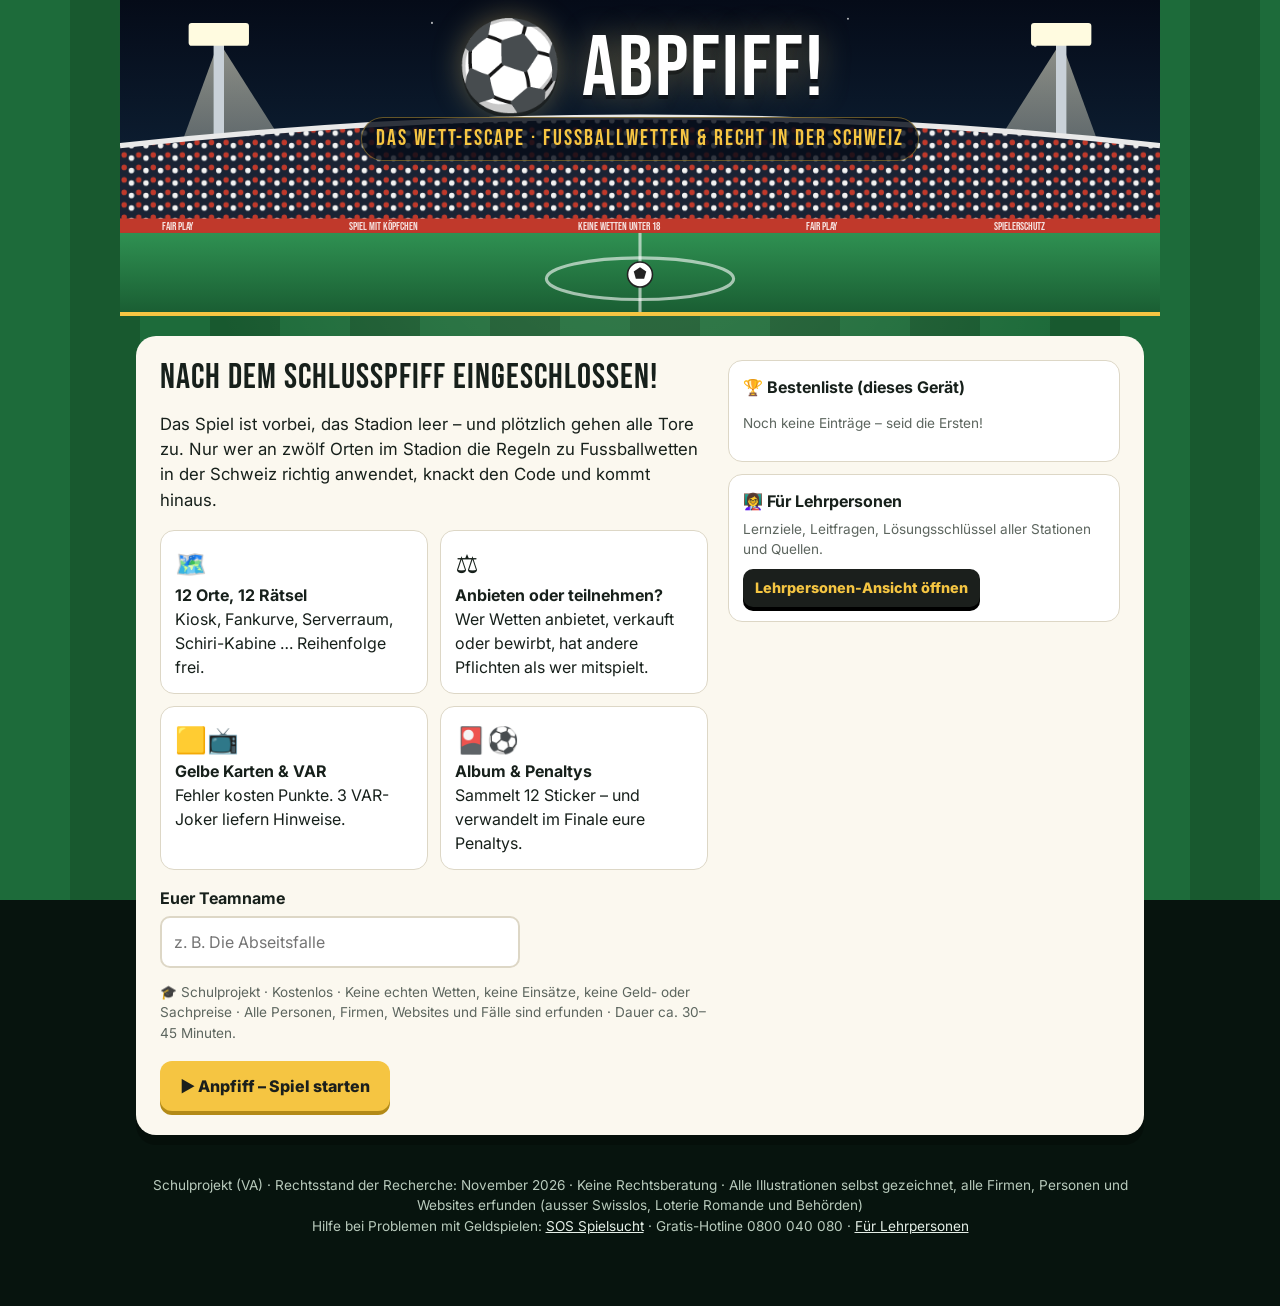
==== commit d544de88: "Rename index (1).html to index.html" ====
--- a/index.html
+++ b/index.html
@@ -12,184 +12,440 @@
   :root{
     --night:#07140e; --pitch:#1d6b3a; --pitch2:#18592f; --card:#fbf8ef; --ink:#17201b; --muted:#5d665f;
     --line:#ddd7c6; --gold:#f5c542; --ok:#1f9a55; --ok-bg:#e2f5e9; --bad:#d23b30; --bad-bg:#fde8e6;
-    --led:#ffb627; --chalk:#eef4ef;
+    --led:#ffb627; --chalk:#eef4ef; --blue:#2f6fd0;
     --display:"Bebas Neue",Impact,"Arial Narrow",sans-serif;
     --body:Inter,system-ui,-apple-system,"Segoe UI",Roboto,sans-serif;
   }
   *{box-sizing:border-box}
   html,body{margin:0}
   html{background:var(--night)}
-  body{
-    font-family:var(--body);color:var(--chalk);line-height:1.5;min-height:100vh;
-    background:
-      radial-gradient(ellipse at 50% -10%, rgba(255,255,220,.18), transparent 55%),
+  body{font-family:var(--body);color:var(--chalk);line-height:1.5;min-height:100vh;
+    background:radial-gradient(ellipse at 50% -10%, rgba(255,255,220,.18), transparent 55%),
       repeating-linear-gradient(90deg,var(--pitch) 0 70px,var(--pitch2) 70px 140px);
-    background-attachment:fixed;
-  }
-  body::before{ /* Abdunkeln für Lesbarkeit */
-    content:"";position:fixed;inset:0;background:linear-gradient(rgba(7,20,14,.55),rgba(7,20,14,.75));pointer-events:none;z-index:-1
-  }
-  .wrap{max-width:980px;margin:0 auto;padding:0 16px 56px}
-  button{font:inherit}
+    background-attachment:fixed}
+  body::before{content:"";position:fixed;inset:0;background:linear-gradient(rgba(7,20,14,.55),rgba(7,20,14,.78));pointer-events:none;z-index:-1;transition:background 1.2s}
+  body.lightsout::before{background:linear-gradient(rgba(3,6,10,.82),rgba(3,6,10,.9))}
+  .wrap{max-width:1040px;margin:0 auto;padding:0 16px 56px}
+  button,input,select,textarea{font:inherit}
   .hidden{display:none!important}
-
-  /* ---------- Stadion-Header ---------- */
+  :focus-visible{outline:3px solid var(--gold);outline-offset:2px}
+
+  /* ---------- Header ---------- */
   .hero{position:relative;margin:0 -16px;overflow:hidden;border-bottom:4px solid var(--gold)}
-  .hero svg{display:block;width:100%;height:auto}
-  .hero .title{
-    position:absolute;left:0;right:0;top:12%;text-align:center;padding:0 16px;
-  }
-  .hero h1{
-    font-family:var(--display);font-weight:400;font-size:clamp(2.6rem,9vw,5.4rem);line-height:.9;margin:0;
-    letter-spacing:2px;color:#fff;text-shadow:0 4px 0 rgba(0,0,0,.35),0 0 30px rgba(255,220,120,.35)
-  }
+  .hero svg{display:block;width:100%;height:auto;min-height:210px;transition:filter 1.2s}
+  .hero .title{position:absolute;left:0;right:0;top:10%;text-align:center;padding:0 16px}
+  .hero h1{font-family:var(--display);font-weight:400;font-size:clamp(2.6rem,9vw,5.4rem);line-height:.9;margin:0;letter-spacing:2px;color:#fff;text-shadow:0 4px 0 rgba(0,0,0,.35),0 0 30px rgba(255,220,120,.35)}
   .hero .sub{display:inline-block;margin-top:8px;font-family:var(--display);letter-spacing:2px;font-size:clamp(.95rem,3vw,1.4rem);color:var(--gold);background:rgba(5,11,24,.82);padding:4px 14px;border-radius:999px;border:1px solid rgba(245,197,66,.4)}
-  .beam{animation:sway 6s ease-in-out infinite alternate;transform-origin:top center}
+  .beam{animation:sway 6s ease-in-out infinite alternate;transform-origin:top center;transition:opacity .4s}
   .beam.b2{animation-delay:-3s}
   @keyframes sway{from{transform:rotate(-4deg)}to{transform:rotate(4deg)}}
+  .lightsout .beam,.lightsout .lamp{opacity:0}
+  .lightsout .hero svg{filter:brightness(.55) saturate(.8)}
+  .emergency{opacity:0;transition:opacity .4s}
+  .lightsout .emergency{opacity:1;animation:alarm 1.2s infinite}
+  @keyframes alarm{50%{opacity:.25}}
   .ball{animation:bounce 1.6s cubic-bezier(.3,0,.7,1) infinite}
   @keyframes bounce{0%,100%{transform:translateY(0)}50%{transform:translateY(-26px)}}
 
   /* ---------- Anzeigetafel ---------- */
-  .board{
-    position:sticky;top:0;z-index:20;margin:16px 0 0;background:#0b0d0c;border:3px solid #2a2f2c;border-radius:14px;
-    padding:10px 14px;display:flex;align-items:center;gap:14px;flex-wrap:wrap;
-    box-shadow:0 10px 30px rgba(0,0,0,.45), inset 0 0 0 2px #000;
+  .board{position:sticky;top:0;z-index:20;margin:16px 0 0;background:#0b0d0c;border:3px solid #2a2f2c;border-radius:14px;padding:8px 12px 6px;display:flex;align-items:center;gap:6px 12px;flex-wrap:wrap;box-shadow:0 10px 30px rgba(0,0,0,.45),inset 0 0 0 2px #000}
+  .led{font-family:var(--display);color:var(--led);letter-spacing:2px;text-shadow:0 0 10px rgba(255,182,39,.6);line-height:1}
+  .led small{display:block;font-family:var(--body);font-size:.62rem;color:#8a8f8c;letter-spacing:2px;margin-bottom:3px;text-shadow:none}
+  .led span{font-size:1.8rem}
+  .slots{display:flex;gap:4px;flex:1;justify-content:center}
+  .slot{width:30px;height:42px;border-radius:6px;background:#161a18;border:1px solid #2c322f;display:grid;place-items:center;font-family:var(--display);font-size:1.7rem;color:#2c322f;background-image:radial-gradient(#222824 1px,transparent 1.2px);background-size:5px 5px}
+  .slot.gap{margin-left:8px}
+  .slot.filled{color:var(--led);text-shadow:0 0 12px rgba(255,182,39,.8)}
+  .slot.flash{animation:flip .6s ease}
+  @keyframes flip{0%{transform:rotateX(90deg)}100%{transform:rotateX(0)}}
+  .boardbtns{display:flex;gap:6px}
+  .iconbtn{background:#1b201d;border:1px solid #333a36;color:#ddd;border-radius:10px;min-width:40px;height:40px;cursor:pointer;font-size:1rem;padding:0 9px;position:relative}
+  .iconbtn:hover{background:#262c29}
+  .iconbtn.on{border-color:var(--led)}
+  .iconbtn .badge{position:absolute;top:-6px;right:-6px;background:var(--led);color:#111;border-radius:999px;font-size:.65rem;font-weight:800;padding:1px 5px}
+  .ticker{flex:1 1 100%;overflow:hidden;white-space:nowrap;border-top:1px solid #222;padding-top:4px;height:22px;position:relative}
+  .ticker span{display:inline-block;padding-left:100%;font-family:var(--display);letter-spacing:2px;color:#9fe8a8;font-size:1rem;animation:marquee 16s linear infinite;text-shadow:0 0 8px rgba(80,255,120,.45)}
+  @keyframes marquee{from{transform:translateX(0)}to{transform:translateX(-100%)}}
+  @media (max-width:760px){
+    .led span{font-size:1.35rem}
+    .slots{order:5;flex:1 1 100%;gap:3px}
+    .slot{width:auto;flex:1;height:32px;font-size:1.3rem}
+    .slot.gap{margin-left:5px}
+    .boardbtns{margin-left:auto}
+    .iconbtn{min-width:34px;height:34px;padding:0 6px;font-size:.9rem}
+    .ticker{order:6}
   }
-  .board .clock{font-family:var(--display);font-size:2rem;color:var(--led);letter-spacing:2px;min-width:92px;text-shadow:0 0 10px rgba(255,182,39,.6)}
-  .board .clock small{display:block;font-size:.7rem;color:#8a8f8c;letter-spacing:2px;line-height:1;margin-bottom:2px}
-  .slots{display:flex;gap:5px;flex-wrap:wrap;flex:1}
-  .slot{
-    width:36px;height:46px;border-radius:6px;background:#161a18;border:1px solid #2c322f;display:grid;place-items:center;
-    font-family:var(--display);font-size:1.9rem;color:#2c322f;
-    background-image:radial-gradient(#222824 1px,transparent 1.2px);background-size:5px 5px;
-  }
-  .slot.filled{color:var(--led);text-shadow:0 0 12px rgba(255,182,39,.8);animation:flip .6s ease}
-  @keyframes flip{0%{transform:rotateX(90deg)}100%{transform:rotateX(0)}}
-  .board .score{font-family:var(--display);font-size:1.5rem;color:#fff;letter-spacing:1px}
-  @media (max-width:640px){
-    .board{gap:8px 12px;padding:8px 10px}
-    .board .clock{font-size:1.5rem;min-width:0}
-    .slots{order:3;flex:1 1 100%;flex-wrap:nowrap;justify-content:space-between}
-    .slot{width:auto;flex:1;height:36px;font-size:1.4rem}
-    .board .score{margin-left:auto}
-  }
-  .iconbtn{background:#1b201d;border:1px solid #333a36;color:#ddd;border-radius:10px;width:42px;height:42px;cursor:pointer;font-size:1.1rem}
-  .iconbtn:hover{background:#262c29}
 
   /* ---------- Buttons ---------- */
-  .btn{
-    border:0;border-radius:12px;padding:14px 20px;cursor:pointer;font-weight:800;letter-spacing:.3px;
-    background:var(--gold);color:#1b1f1c;box-shadow:0 4px 0 #b38a17;transition:transform .08s, box-shadow .08s;
-  }
+  .btn{border:0;border-radius:12px;padding:13px 20px;cursor:pointer;font-weight:800;background:var(--gold);color:#1b1f1c;box-shadow:0 4px 0 #b38a17;transition:transform .08s,box-shadow .08s}
   .btn:active{transform:translateY(3px);box-shadow:0 1px 0 #b38a17}
-  .btn:disabled{opacity:.45;cursor:default}
+  .btn:disabled{opacity:.45;cursor:default;transform:none}
   .btn.ok{background:var(--ok);color:#fff;box-shadow:0 4px 0 #136c3a}
   .btn.bad{background:var(--bad);color:#fff;box-shadow:0 4px 0 #8f231c}
+  .btn.blue{background:var(--blue);color:#fff;box-shadow:0 4px 0 #1d4a91}
   .btn.ghost{background:transparent;color:var(--ink);box-shadow:none;border:2px solid var(--line)}
-  .btn:focus-visible,.locker:focus-visible,.iconbtn:focus-visible{outline:3px solid #fff;outline-offset:3px}
+  .btn.dark{background:#1b1f1c;color:var(--gold);box-shadow:0 4px 0 #000}
+  .btn.small{padding:8px 12px;font-size:.9rem;border-radius:10px}
 
   /* ---------- Panels ---------- */
   .panel{background:var(--card);color:var(--ink);border-radius:20px;padding:24px;margin-top:20px;box-shadow:0 10px 0 rgba(0,0,0,.25);position:relative}
-  .panel h2{font-family:var(--display);font-weight:400;font-size:2.2rem;letter-spacing:1px;margin:0 0 6px;line-height:1}
+  .panel h2,.modalcard h2{font-family:var(--display);font-weight:400;font-size:2.2rem;letter-spacing:1px;margin:0 0 6px;line-height:1}
+  .panel h3{margin:18px 0 8px}
   .lead{font-size:1.05rem}
   .hint{font-size:.85rem;color:var(--muted)}
   .rules{display:grid;grid-template-columns:repeat(auto-fit,minmax(200px,1fr));gap:12px;margin:16px 0}
-  .rule{background:#fff;border-radius:14px;padding:14px;border:1px solid var(--line);display:flex;gap:10px;align-items:flex-start}
-  .rule svg{flex:0 0 44px}
+  .rule{background:#fff;border-radius:14px;padding:14px;border:1px solid var(--line)}
+  .rule .big{font-size:1.6rem}
   .rule b{display:block}
-
-  /* ---------- Garderoben-Spinde (Stationen) ---------- */
-  .hubhead{display:flex;justify-content:space-between;align-items:end;gap:10px;flex-wrap:wrap;margin-top:22px}
-  .hubhead h2{font-family:var(--display);font-weight:400;font-size:2rem;letter-spacing:1px;margin:0;color:#fff}
-  .grid{display:grid;grid-template-columns:repeat(auto-fill,minmax(205px,1fr));gap:16px;margin-top:12px}
-  .locker{
-    position:relative;text-align:left;border:0;cursor:pointer;color:var(--ink);padding:0;border-radius:16px;overflow:hidden;
-    background:var(--card);box-shadow:0 6px 0 rgba(0,0,0,.3);transition:transform .15s;display:flex;flex-direction:column;
-  }
-  .locker:hover{transform:translateY(-4px) rotate(-.4deg)}
-  .locker .top{height:118px;display:grid;place-items:center;position:relative;
-    background:linear-gradient(160deg,var(--c1),var(--c2));}
-  .locker .top::after{ /* Lüftungsschlitze */
-    content:"";position:absolute;right:12px;top:12px;width:26px;height:30px;
-    background:repeating-linear-gradient(transparent 0 4px,rgba(0,0,0,.18) 4px 7px);border-radius:3px
-  }
-  .locker .num{position:absolute;left:12px;top:8px;font-family:var(--display);font-size:2rem;color:rgba(255,255,255,.9);text-shadow:0 2px 0 rgba(0,0,0,.25)}
-  .locker .av{width:96px;height:96px;transform:translateY(10px)}
-  .locker .body{padding:16px 14px 14px;display:flex;flex-direction:column;gap:2px;flex:1}
-  .locker .who{font-weight:800;font-size:1.05rem}
-  .locker .tag{font-size:.8rem;color:var(--muted)}
-  .locker .state{margin-top:10px;font-size:.82rem;font-weight:800;display:flex;align-items:center;gap:6px}
-  .locker.done .state{color:var(--ok)}
-  .locker.done::after{
-    content:"✓";position:absolute;right:10px;bottom:10px;width:34px;height:34px;border-radius:50%;background:var(--ok);color:#fff;
-    display:grid;place-items:center;font-weight:800;
-  }
-  .locker.final .top{background:linear-gradient(160deg,#2b2f2d,#121413)}
-  .locker.final.open .top{background:linear-gradient(160deg,#f7d26a,#d79b13)}
-  .locker.final .body{background:#1c201e;color:#eee}
-  .locker.final .tag{color:#aaa}
-
-  /* ---------- Fallansicht ---------- */
-  .scene{display:grid;grid-template-columns:200px 1fr;gap:22px;align-items:start}
-  @media (max-width:640px){.scene{grid-template-columns:1fr}.portrait{max-width:180px;margin:0 auto}}
-  .portrait{position:relative;border-radius:18px;padding:12px;background:linear-gradient(160deg,var(--c1),var(--c2));text-align:center}
-  .portrait .av{width:100%;height:auto;max-width:176px}
-  .portrait .badge{position:absolute;right:-10px;bottom:-10px;width:64px;height:64px;border-radius:50%;background:#fff;
-    display:grid;place-items:center;box-shadow:0 4px 12px rgba(0,0,0,.25)}
-  .portrait .badge svg{width:40px;height:40px}
-  .nameplate{margin-top:8px;font-family:var(--display);font-size:1.4rem;letter-spacing:1px;color:#fff;text-shadow:0 2px 0 rgba(0,0,0,.25)}
+  .field{display:flex;flex-direction:column;gap:6px;max-width:360px}
+  .field input,.field select,textarea{padding:12px;border-radius:10px;border:2px solid var(--line);background:#fff;color:var(--ink)}
+  .stationactions{display:flex;gap:10px;flex-wrap:wrap;margin-top:18px;align-items:center}
+  .introgrid{display:grid;grid-template-columns:1.4fr 1fr;gap:20px;align-items:start}
+  @media (max-width:760px){.introgrid{grid-template-columns:1fr}}
+  .besttable{width:100%;border-collapse:collapse;font-size:.9rem}
+  .besttable th,.besttable td{text-align:left;padding:6px 8px;border-bottom:1px solid var(--line)}
+  .besttable th{font-size:.72rem;letter-spacing:1px;text-transform:uppercase;color:var(--muted)}
+  .besttable tr.me td{background:#fff3cf;font-weight:800}
+  .boxed{background:#fff;border:1px solid var(--line);border-radius:14px;padding:14px}
+
+  /* ---------- Cutscene ---------- */
+  .cutscene{position:fixed;inset:0;z-index:80;display:grid;place-items:end center;padding:16px;background:radial-gradient(ellipse at 50% 20%,rgba(30,40,60,.55),rgba(0,0,0,.92))}
+  .csbox{width:min(760px,100%);display:grid;grid-template-columns:150px 1fr;gap:16px;align-items:end;margin-bottom:4vh}
+  @media (max-width:600px){.csbox{grid-template-columns:1fr;justify-items:center}}
+  .csav{width:150px;height:150px;border-radius:24px;background:linear-gradient(160deg,#f39c12,#a35f00);border:4px solid #fff;overflow:hidden}
+  .csav svg{width:100%;height:100%}
+  .csdlg{background:var(--card);color:var(--ink);border-radius:18px;padding:18px 20px;border:4px solid var(--gold);min-height:150px;display:flex;flex-direction:column;width:100%}
+  .csname{font-family:var(--display);font-size:1.5rem;letter-spacing:1px;color:#a35f00}
+  .cstext{font-size:1.12rem;flex:1;min-height:3.4em}
+  .csbtns{display:flex;gap:10px;justify-content:flex-end;margin-top:12px}
+  .csdots{display:flex;gap:6px;align-items:center;margin-right:auto}
+  .csdots i{width:9px;height:9px;border-radius:50%;background:#d8d2bf}.csdots i.on{background:var(--gold)}
+
+  /* ---------- Karte ---------- */
+  .maphead{display:flex;justify-content:space-between;align-items:end;gap:10px;flex-wrap:wrap;margin-top:22px}
+  .maphead h2{font-family:var(--display);font-weight:400;font-size:2rem;letter-spacing:1px;margin:0;color:#fff}
+  .half{display:inline-block;font-family:var(--display);letter-spacing:2px;background:var(--gold);color:#1b1f1c;border-radius:8px;padding:0 8px;margin-right:8px;font-size:1.2rem;vertical-align:middle}
+  .map{position:relative;margin-top:10px;border-radius:20px;overflow:hidden;box-shadow:0 10px 0 rgba(0,0,0,.3)}
+  .map svg.base{display:block;width:100%;height:auto}
+  .pin{position:absolute;transform:translate(-50%,-50%);border:0;background:none;cursor:pointer;padding:0;display:flex;flex-direction:column;align-items:center;gap:3px}
+  .pin .dot{width:52px;height:52px;border-radius:50%;display:grid;place-items:center;border:4px solid #fff;box-shadow:0 6px 14px rgba(0,0,0,.45);background:linear-gradient(160deg,var(--c1),var(--c2));overflow:hidden;transition:transform .15s;position:relative}
+  .pin .dot svg{width:54px;height:54px;margin-top:12px}
+  .pin:hover .dot{transform:scale(1.12)}
+  .pin .lbl{background:rgba(10,14,12,.9);color:#fff;font-size:.72rem;font-weight:800;padding:2px 8px;border-radius:999px;white-space:nowrap}
+  .pin .nr{position:absolute;top:-6px;left:-6px;width:24px;height:24px;border-radius:50%;background:var(--gold);color:#1b1f1c;font-weight:800;font-size:.78rem;display:grid;place-items:center;border:2px solid #fff;z-index:2}
+  .pin.done .dot{border-color:var(--ok)}
+  .pin.done .nr{background:var(--ok);color:#fff}
+  .pin:not(.done) .dot{animation:pulse 2.4s infinite}
+  @keyframes pulse{0%,100%{box-shadow:0 6px 14px rgba(0,0,0,.45),0 0 0 0 rgba(245,197,66,.7)}60%{box-shadow:0 6px 14px rgba(0,0,0,.45),0 0 0 14px rgba(245,197,66,0)}}
+  .pin.final .dot{width:64px;height:64px;background:#1b1f1c;border-color:var(--gold)}
+  .pin.final.ready .dot{background:var(--gold);animation:pulse 1.2s infinite}
+  .pin.final .dot svg{margin:0;width:70%;height:70%}
+  @media (max-width:700px){.pin .lbl{display:none}.pin .dot{width:34px;height:34px;border-width:3px}.pin .dot svg{width:36px;height:36px;margin-top:7px}.pin .nr{width:19px;height:19px;font-size:.66rem;top:-5px;left:-5px}.pin.final .dot{width:44px;height:44px}}
+  .stationlist{display:grid;grid-template-columns:repeat(auto-fill,minmax(230px,1fr));gap:8px;margin-top:14px}
+  .stationlist button{display:flex;align-items:center;gap:10px;text-align:left;border:0;border-radius:12px;padding:8px 12px;background:rgba(251,248,239,.95);color:var(--ink);cursor:pointer;font-weight:600}
+  .stationlist button .n{width:26px;height:26px;border-radius:50%;background:var(--gold);display:grid;place-items:center;font-weight:800;font-size:.8rem;flex:0 0 auto}
+  .stationlist button.done .n{background:var(--ok);color:#fff}
+  .stationlist button small{display:block;font-weight:400;color:var(--muted);font-size:.78rem}
+  .stationlist button.finalbtn{background:#1b1f1c;color:var(--gold)}
+  .stationlist button.finalbtn small{color:#bbb}
+
+  /* ---------- Station ---------- */
+  .scene{display:grid;grid-template-columns:190px 1fr;gap:22px;align-items:start}
+  @media (max-width:700px){.scene{grid-template-columns:1fr}.portrait{max-width:170px;margin:0 auto}}
+  .portrait{position:relative;border-radius:18px;padding:12px 12px 34px;background:linear-gradient(160deg,var(--c1),var(--c2));text-align:center}
+  .portrait .av{width:100%;height:auto;max-width:166px}
+  .portrait .pbadge{position:absolute;right:-10px;bottom:-10px;width:60px;height:60px;border-radius:50%;background:#fff;display:grid;place-items:center;box-shadow:0 4px 12px rgba(0,0,0,.25)}
+  .portrait .pbadge svg{width:38px;height:38px}
+  .nameplate{margin-top:6px;font-family:var(--display);font-size:1.2rem;overflow-wrap:anywhere;hyphens:auto;letter-spacing:1px;color:#fff;text-shadow:0 2px 0 rgba(0,0,0,.25);line-height:1.1}
   .meta{display:flex;gap:8px;flex-wrap:wrap;margin:6px 0 12px}
-  .pill{font-size:.78rem;font-weight:800;padding:4px 10px;border-radius:999px;background:#ece7d8;color:#444}
+  .pill{font-size:.76rem;font-weight:800;padding:4px 10px;border-radius:999px;background:#ece7d8;color:#444}
   .pill.anbieten{background:#ffe2bd;color:#7a4300}
   .pill.teilnahme{background:#d5e6fc;color:#123f78}
   .pill.werbung{background:#efdafb;color:#5b1f7a}
-  .bubble{position:relative;background:#fff;border:2px solid var(--line);border-radius:18px;padding:16px 18px;font-size:1.06rem}
-  .bubble::before{content:"";position:absolute;left:-12px;top:34px;width:20px;height:20px;background:#fff;border-left:2px solid var(--line);border-bottom:2px solid var(--line);transform:rotate(45deg)}
-  @media (max-width:640px){.bubble::before{display:none}}
-  .ort{font-size:.8rem;color:var(--muted);margin-bottom:6px;display:flex;gap:6px;align-items:center}
-  .question{font-weight:800;font-size:1.1rem;margin:18px 0 10px}
-  .choices{display:flex;gap:12px;flex-wrap:wrap}
-  .choices .btn{flex:1 1 220px;font-size:1.05rem;padding:16px}
+  .pill.gemischt{background:#dff3ec;color:#0f5e48}
+  .pill.behoerde{background:#e3e7ee;color:#2c3e50}
+  .pill.type{background:#1b1f1c;color:var(--gold)}
+  .bubble{position:relative;background:#fff;border:2px solid var(--line);border-radius:18px;padding:14px 16px;font-size:1.03rem}
+  .bubble::before{content:"";position:absolute;left:-12px;top:30px;width:20px;height:20px;background:#fff;border-left:2px solid var(--line);border-bottom:2px solid var(--line);transform:rotate(45deg)}
+  @media (max-width:700px){.bubble::before{display:none}}
+  .who{font-size:.8rem;color:var(--muted);margin-bottom:4px}
+  .task{margin-top:16px;padding:14px 16px;border-radius:14px;background:#1b1f1c;color:#fff;display:flex;gap:10px;align-items:flex-start}
+  .task b{color:var(--gold)}
+  .puzzle{margin-top:16px}
+  .puzzle.locked{pointer-events:none;opacity:.8}
   .feedback{margin-top:18px;padding:16px;border-radius:14px;display:none;gap:16px;align-items:flex-start}
   .feedback.show{display:flex}
   .feedback.ok{background:var(--ok-bg);border:2px solid var(--ok)}
   .feedback.bad{background:var(--bad-bg);border:2px solid var(--bad);animation:shake .4s}
+  .feedback.var{background:#e8f0fd;border:2px solid var(--blue)}
   @keyframes shake{20%,60%{transform:translateX(-6px)}40%,80%{transform:translateX(6px)}}
-  .feedback .refcard{flex:0 0 auto;width:54px;animation:pull .5s cubic-bezier(.2,1.6,.4,1)}
+  .refcard{flex:0 0 auto;width:50px;animation:pull .5s cubic-bezier(.2,1.6,.4,1)}
   @keyframes pull{from{transform:translateY(30px) rotate(-25deg);opacity:0}to{transform:none;opacity:1}}
-  .feedback h3{margin:0 0 6px;font-size:1.1rem}
+  .feedback h3{margin:0 0 6px;font-size:1.08rem}
   .feedback p{margin:0 0 8px}
-  .letter{display:inline-grid;place-items:center;width:40px;height:48px;border-radius:8px;background:#0b0d0c;color:var(--led);
-    font-family:var(--display);font-size:2rem;vertical-align:middle;margin-left:6px;text-shadow:0 0 10px rgba(255,182,39,.8)}
+  .letter{display:inline-grid;place-items:center;width:38px;height:46px;border-radius:8px;background:#0b0d0c;color:var(--led);font-family:var(--display);font-size:1.9rem;vertical-align:middle;margin-left:6px;text-shadow:0 0 10px rgba(255,182,39,.8)}
   .source{font-size:.86rem;color:var(--muted);border-top:1px dashed #b9c9bd;padding-top:8px;margin-top:6px!important}
   .source a{color:inherit;font-weight:600}
-  .actions{display:flex;gap:10px;flex-wrap:wrap;margin-top:18px}
-
-  /* ---------- Finale ---------- */
+  .points{display:inline-block;background:var(--ink);color:var(--gold);font-weight:800;border-radius:8px;padding:2px 8px;margin-left:6px;font-size:.9rem}
+  .stickergot{display:flex;align-items:center;gap:8px;background:#fff;border:2px dashed var(--gold);border-radius:12px;padding:8px 12px;font-weight:600}
+
+  /* Ausweiskontrolle */
+  .daybar,.netbar{display:flex;justify-content:space-between;align-items:center;gap:10px;flex-wrap:wrap;background:#fff3cf;border:2px solid #ead08a;border-radius:12px;padding:8px 14px;font-weight:700}
+  .netbar{background:#0f1a24;border-color:#1f3a52;color:#7fd4ff}
+  .customer{display:grid;grid-template-columns:120px 1fr;gap:16px;align-items:center;margin-top:14px;background:#fff;border:2px solid var(--line);border-radius:16px;padding:14px;animation:slidein .35s}
+  @keyframes slidein{from{transform:translateX(40px);opacity:0}to{transform:none;opacity:1}}
+  @media (max-width:560px){.customer{grid-template-columns:1fr;justify-items:center;text-align:center}}
+  .customer .av{width:110px;height:110px;border-radius:50%;background:#e6eef7}
+  .idcard{display:flex;gap:12px;align-items:center;background:linear-gradient(135deg,#fde7e7,#f7d0d0);border:1px solid #e1a9a9;border-radius:12px;padding:10px 12px;max-width:340px;margin-top:8px;text-align:left}
+  .idcard .ph{width:54px;height:66px;border-radius:6px;background:#fff;overflow:hidden;flex:0 0 auto}
+  .idcard .ph svg{width:70px;height:70px;margin:-2px 0 0 -8px}
+  .idcard .k{font-size:.65rem;letter-spacing:1px;color:#7c4141;text-transform:uppercase}
+  .idcard .v{font-weight:800;font-family:ui-monospace,Consolas,monospace}
+  .idcard .flag{font-size:.7rem;font-weight:800;color:#b3261e;letter-spacing:1px}
+  .progressdots{display:flex;gap:6px}
+  .progressdots i{width:12px;height:12px;border-radius:50%;background:#d8d2bf;display:block}
+  .progressdots i.ok{background:var(--ok)}.progressdots i.now{background:var(--gold)}
+  .netbar .progressdots i{background:#24394d}.netbar .progressdots i.ok{background:#36d27c}.netbar .progressdots i.now{background:#7fd4ff}
+
+  /* Sortieren */
+  .tray{display:flex;flex-wrap:wrap;gap:8px;min-height:54px;padding:10px;border-radius:14px;background:#efeadc;border:2px dashed #cfc6aa}
+  .chip{border:2px solid var(--line);background:#fff;color:var(--ink);border-radius:12px;padding:8px 12px;cursor:grab;font-weight:600;text-align:left;max-width:100%}
+  .chip.sel{border-color:var(--gold);box-shadow:0 0 0 3px rgba(245,197,66,.5)}
+  .bins{display:grid;grid-template-columns:1fr 1fr;gap:12px;margin-top:12px}
+  @media (max-width:560px){.bins{grid-template-columns:1fr}}
+  .bin{border-radius:16px;padding:12px;min-height:150px;border:3px solid transparent;cursor:pointer;display:flex;flex-direction:column;gap:8px}
+  .bin h4{margin:0;font-family:var(--display);font-weight:400;font-size:1.5rem;letter-spacing:1px}
+  .bin.a{background:#ffe9cc;border-color:#f3c98f}
+  .bin.t{background:#dceafd;border-color:#a8c8f2}
+  .bin.over{outline:3px dashed var(--ink)}
+
+  /* Website */
+  .browser{border-radius:14px;overflow:hidden;border:2px solid #333;background:#111;color:#fff;max-width:620px}
+  .browser .bar{display:flex;align-items:center;gap:6px;background:#2b2b2b;padding:8px 10px}
+  .browser .bar i{width:10px;height:10px;border-radius:50%;background:#ff5f57;display:block}
+  .browser .bar i:nth-child(2){background:#febc2e}.browser .bar i:nth-child(3){background:#28c840}
+  .browser .url{flex:1;background:#1b1b1b;border-radius:6px;padding:4px 10px;font-size:.8rem;color:#bbb;font-family:ui-monospace,monospace;overflow:hidden;text-overflow:ellipsis;white-space:nowrap}
+  .site{position:relative;padding:16px;background:linear-gradient(135deg,#2a0845,#6441a5)}
+  .site .logo{font-family:var(--display);font-size:2rem;letter-spacing:2px;color:#ffe44d}
+  .site .hero2{margin:10px 0;padding:12px;border-radius:10px;background:rgba(255,255,255,.12)}
+  .site .odds{display:flex;gap:8px;flex-wrap:wrap}
+  .site .odds span{background:#ffe44d;color:#2a0845;font-weight:800;border-radius:8px;padding:6px 10px;font-size:.85rem}
+  .site .foot{font-size:.72rem;color:#d8c9f2;margin-top:10px}
+  .stamp{position:absolute;right:12px;top:12px;transform:rotate(12deg);border:3px solid #ff4d4d;color:#ff4d4d;font-family:var(--display);font-size:1.3rem;padding:0 8px;border-radius:6px;background:rgba(0,0,0,.25)}
+  .tools{display:flex;gap:8px;flex-wrap:wrap;margin:12px 0}
+  .reveal{background:#fff;border:2px solid var(--line);border-left:6px solid var(--blue);border-radius:10px;padding:10px 12px;margin-top:8px;animation:pull .4s}
+
+  /* Urteile */
+  .judges{display:grid;gap:12px}
+  .judge{background:#fff;border:2px solid var(--line);border-radius:14px;padding:12px 14px}
+  .judge.wrong,.q.wrong{border-color:var(--bad)!important;background:var(--bad-bg)!important}
+  .judge .t{font-weight:800}
+  .opts{display:flex;gap:8px;flex-wrap:wrap;margin-top:10px}
+  .toggle{border:2px solid var(--line);background:#f6f3ea;color:var(--ink);border-radius:10px;padding:8px 14px;cursor:pointer;font-weight:700}
+  .toggle[aria-pressed="true"].z{background:var(--ok);border-color:var(--ok);color:#fff}
+  .toggle[aria-pressed="true"].u{background:var(--bad);border-color:var(--bad);color:#fff}
+  .toggle[aria-pressed="true"].q{background:var(--blue);border-color:var(--blue);color:#fff}
+
+  /* Stories */
+  .stories{display:grid;grid-template-columns:repeat(auto-fit,minmax(230px,1fr));gap:14px}
+  .story{border-radius:22px;overflow:hidden;background:#000;color:#fff;border:3px solid #222}
+  .story .sv{position:relative;aspect-ratio:9/12;padding:14px;display:flex;flex-direction:column;justify-content:space-between}
+  .story .sv.s1{background:linear-gradient(160deg,#ff512f,#dd2476)}
+  .story .sv.s2{background:linear-gradient(160deg,#1d976c,#2c3e50)}
+  .story .user{display:flex;align-items:center;gap:8px;font-weight:800;font-size:.85rem}
+  .story .user .mini{width:30px;height:30px;border-radius:50%;background:#fff;overflow:hidden}
+  .story .user .mini svg{width:40px;height:40px;margin:-2px 0 0 -5px}
+  .story .bars{display:flex;gap:4px;margin-bottom:8px}.story .bars i{flex:1;height:3px;background:rgba(255,255,255,.5);border-radius:2px}
+  .story .smsg{font-size:1.1rem;font-weight:800;text-shadow:0 2px 6px rgba(0,0,0,.4)}
+  .story .code{display:inline-block;background:#fff;color:#dd2476;padding:6px 10px;border-radius:8px;font-family:ui-monospace,monospace;font-weight:800;margin-top:8px}
+  .story .judgebox{background:#fff;color:var(--ink);padding:10px}
+
+  /* Werbung */
+  .phone{position:relative;width:min(330px,100%);margin:0 auto;border-radius:34px;background:#111;padding:14px;box-shadow:0 10px 30px rgba(0,0,0,.35)}
+  .phone .screen{position:relative;border-radius:24px;overflow:hidden;background:#87c9f2}
+  .phone .screen svg{display:block;width:100%;height:auto}
+  .hot{position:absolute;border:3px dashed transparent;background:transparent;border-radius:10px;cursor:pointer;color:transparent;padding:0;overflow:hidden}
+  .hot:hover{border-color:rgba(255,255,255,.9)}
+  .hot.mark{border:3px solid var(--bad);background:rgba(210,59,48,.18);overflow:visible}
+  .hot.mark::after{content:"!";position:absolute;right:-10px;top:-10px;width:22px;height:22px;border-radius:50%;background:var(--bad);color:#fff;font-weight:800;display:grid;place-items:center;font-size:.85rem}
+  .counter{font-weight:800;text-align:center;margin-top:10px}
+
+  /* Chats */
+  .chat{background:#e9e4d6;border-radius:16px;padding:12px;display:flex;flex-direction:column;gap:8px;max-height:430px;overflow:auto}
+  .chat.wa{background:#e5ddd5 url("data:image/svg+xml,%3Csvg xmlns='http://www.w3.org/2000/svg' width='40' height='40'%3E%3Ccircle cx='20' cy='20' r='1.5' fill='%23cfc4b8'/%3E%3C/svg%3E");max-width:560px}
+  .chathead{display:flex;align-items:center;gap:10px;background:#075e54;color:#fff;border-radius:16px 16px 0 0;padding:10px 14px;max-width:560px;font-weight:800}
+  .chathead + .chat{border-radius:0 0 16px 16px}
+  .msg{max-width:82%;padding:9px 13px;border-radius:16px;line-height:1.4;animation:pull .35s}
+  .msg.them{background:#fff;align-self:flex-start;border-bottom-left-radius:4px}
+  .msg.me{background:#2f6fd0;color:#fff;align-self:flex-end;border-bottom-right-radius:4px}
+  .msg.wame{background:#dcf8c6;color:var(--ink);align-self:flex-end;border-bottom-right-radius:4px}
+  .msg.sys{align-self:center;background:#1b1f1c;color:var(--gold);font-size:.82rem;font-weight:700;border-radius:8px}
+  .msg .from{display:block;font-size:.7rem;font-weight:800;opacity:.7}
+  .msg .time{display:block;text-align:right;font-size:.65rem;opacity:.55}
+  .replies{display:grid;gap:8px;margin-top:12px}
+  .replies button{text-align:left;border:2px solid var(--blue);background:#fff;color:var(--ink);border-radius:12px;padding:10px 14px;cursor:pointer;font-weight:600}
+  .replies button:hover{background:#eef3fd}
+  .typing{align-self:flex-start;background:#fff;border-radius:16px;padding:10px 14px}
+  .typing i{display:inline-block;width:6px;height:6px;border-radius:50%;background:#999;margin:0 2px;animation:blink 1s infinite}
+  .typing i:nth-child(2){animation-delay:.2s}.typing i:nth-child(3){animation-delay:.4s}
+  @keyframes blink{50%{opacity:.2}}
+
+  /* Netzsperre */
+  .packet{margin-top:14px;border-radius:16px;overflow:hidden;border:2px solid #1f3a52;background:#0f1a24;color:#dfefff;animation:slidein .35s;max-width:640px}
+  .packet .ph{display:flex;align-items:center;gap:12px;padding:12px 14px;background:#152738}
+  .packet .plogo{width:46px;height:46px;border-radius:12px;display:grid;place-items:center;font-size:1.5rem;flex:0 0 auto}
+  .packet .purl{font-family:ui-monospace,Consolas,monospace;font-weight:800;font-size:1.05rem;word-break:break-all}
+  .packet dl{display:grid;grid-template-columns:max-content 1fr;gap:6px 14px;margin:0;padding:12px 14px}
+  .packet dt{color:#7fa9c9;font-size:.8rem;text-transform:uppercase;letter-spacing:1px;padding-top:2px}
+  .packet dd{margin:0;font-weight:600}
+  .timer{height:8px;border-radius:99px;background:#24394d;overflow:hidden;margin-top:10px;max-width:640px}
+  .timer i{display:block;height:100%;width:100%;background:linear-gradient(90deg,#36d27c,#f5c542,#d23b30);background-size:640px 100%;transition:width .1s linear}
+
+  /* Paragraphen-Puzzle */
+  .matchgrid{display:grid;grid-template-columns:1.3fr 1fr;gap:16px}
+  @media (max-width:700px){.matchgrid{grid-template-columns:1fr}}
+  .mcase{display:block;width:100%;text-align:left;background:#fff;border:2px solid var(--line);border-radius:12px;padding:10px 12px;margin-bottom:8px;cursor:pointer;color:var(--ink)}
+  .mcase.sel{border-color:var(--gold);box-shadow:0 0 0 3px rgba(245,197,66,.5)}
+  .mcase.wrong{border-color:var(--bad);background:var(--bad-bg)}
+  .mcase .asg{display:inline-block;margin-top:6px;font-size:.8rem;font-weight:800;border-radius:8px;padding:2px 8px;background:#ece7d8;color:#777}
+  .mcase .asg.set{background:#1b1f1c;color:var(--gold)}
+  .marts{display:grid;gap:8px;align-content:start}
+  .mart{text-align:left;border:2px solid #b38a17;background:#fff8e1;border-radius:12px;padding:10px 12px;cursor:pointer;color:var(--ink)}
+  .mart b{display:block;font-family:var(--display);font-size:1.3rem;letter-spacing:1px;font-weight:400}
+  .mart:disabled{opacity:.5;cursor:default}
+  .colhead{font-weight:800;margin-bottom:8px;font-size:.85rem;letter-spacing:1px;text-transform:uppercase;color:var(--muted)}
+
+  /* Zeitstrahl */
+  .tl{list-style:none;padding:0 0 0 28px;margin:0;position:relative}
+  .tl::before{content:"";position:absolute;left:10px;top:6px;bottom:6px;width:4px;border-radius:4px;background:linear-gradient(#f5c542,#1f9a55)}
+  .tlitem{position:relative;display:flex;align-items:center;gap:10px;background:#fff;border:2px solid var(--line);border-radius:12px;padding:10px 12px;margin-bottom:8px;cursor:grab}
+  .tlitem::before{content:"";position:absolute;left:-24px;width:12px;height:12px;border-radius:50%;background:#fff;border:3px solid #1b1f1c}
+  .tlitem.wrong{border-color:var(--bad);background:var(--bad-bg)}
+  .tlitem.drag{opacity:.4}
+  .tlpos{font-family:var(--display);font-size:1.4rem;color:var(--muted);width:20px}
+  .tltext{flex:1}
+  .tlbtns{display:flex;flex-direction:column;gap:2px}
+  .mv{border:1px solid var(--line);background:#f6f3ea;border-radius:6px;cursor:pointer;width:32px;height:22px;font-size:.7rem;line-height:1}
+  .mv:disabled{opacity:.3}
+  .year{font-family:var(--display);font-size:1.6rem;color:#fff;background:var(--ok);border-radius:8px;padding:0 8px;animation:pop .5s}
+
+  /* Quiz */
+  .quiz .q{background:#fff;border:2px solid var(--line);border-radius:14px;padding:12px 14px;margin-bottom:12px}
+  .quiz .q .t{font-weight:800;margin-bottom:8px}
+  .quiz .opts{display:grid;grid-template-columns:repeat(auto-fit,minmax(200px,1fr));gap:8px}
+  .mic{display:flex;gap:10px;align-items:center;margin-bottom:6px;font-weight:700;color:var(--muted);font-size:.85rem}
+
+  /* ---------- Code-Schloss ---------- */
   .lockwrap{display:grid;grid-template-columns:160px 1fr;gap:24px;align-items:center}
-  @media (max-width:640px){.lockwrap{grid-template-columns:1fr;justify-items:center;text-align:center}}
+  @media (max-width:700px){.lockwrap{grid-template-columns:1fr;justify-items:center;text-align:center}}
   .padlock .shackle{transition:transform .6s cubic-bezier(.3,1.6,.5,1);transform-origin:70% 100%}
   .padlock.open .shackle{transform:translateY(-14px) rotate(25deg)}
-  .codeinputs{display:flex;gap:6px;flex-wrap:wrap;margin:12px 0}
-  .codeinputs input{
-    width:44px;height:56px;border-radius:10px;border:2px solid var(--line);text-align:center;text-transform:uppercase;
-    font-family:var(--display);font-size:2rem;background:#fff;color:var(--ink)
-  }
-  .codeinputs input:focus{outline:none;border-color:var(--gold);box-shadow:0 0 0 3px rgba(245,197,66,.4)}
+  .codeinputs{display:flex;gap:5px;flex-wrap:wrap;margin:12px 0}
+  .codeinputs input{width:40px;height:54px;border-radius:10px;border:2px solid var(--line);text-align:center;text-transform:uppercase;font-family:var(--display);font-size:2rem;background:#fff;color:var(--ink);padding:0}
+  .codeinputs input.gap{margin-left:10px}
+  @media (max-width:520px){.codeinputs{gap:3px}.codeinputs input{width:calc((100% - 50px)/12);min-width:22px;height:44px;font-size:1.4rem}.codeinputs input.gap{margin-left:6px}}
+
+  /* ---------- Penaltyschiessen ---------- */
+  .pscore{display:flex;gap:8px;align-items:center;flex-wrap:wrap;margin:6px 0 10px}
+  .pscore i{width:30px;height:30px;border-radius:50%;display:grid;place-items:center;background:#e6e1d1;font-style:normal;font-weight:800}
+  .pscore i.g{background:var(--ok);color:#fff}.pscore i.m{background:var(--bad);color:#fff}.pscore i.now{outline:3px solid var(--gold)}
+  .pq{font-size:1.15rem;font-weight:800;background:#1b1f1c;color:#fff;border-radius:14px;padding:12px 16px}
+  .pbox{position:relative;margin-top:12px;border-radius:18px;overflow:hidden;aspect-ratio:16/9;max-height:440px;width:100%;
+    background:linear-gradient(#0f2b49 0 18%,#2c3e50 18% 22%,transparent 22%),repeating-linear-gradient(90deg,#2f9152 0 60px,#2a8549 60px 120px);user-select:none}
+  .pbox .goal{position:absolute;left:8%;right:8%;top:8%;height:52%}
+  .pbox .goal svg{width:100%;height:100%;display:block}
+  .zone{position:absolute;top:11%;height:46%;width:25.5%;border:0;background:transparent;cursor:pointer;border-radius:8px;z-index:3}
+  .zone:hover{background:rgba(255,255,255,.14)}
+  .zone .zb{position:absolute;left:50%;top:50%;transform:translate(-50%,-50%);width:42px;height:42px;border-radius:50%;background:rgba(0,0,0,.55);border:3px solid #fff;color:#fff;font-family:var(--display);font-size:1.5rem;display:grid;place-items:center}
+  .zone:disabled{cursor:default}.zone:disabled:hover{background:transparent}
+  .keeper{position:absolute;left:50%;top:22%;width:13%;transform:translate(-50%,0);transition:left .55s cubic-bezier(.2,.8,.3,1),transform .55s cubic-bezier(.2,.8,.3,1);z-index:2;pointer-events:none}
+  .keeper svg{width:100%;height:auto;display:block}
+  .pball{position:absolute;left:50%;top:85%;width:6.5%;transform:translate(-50%,-50%);transition:left .5s ease-out,top .5s ease-out,transform .5s ease-out;z-index:4;pointer-events:none}
+  .pball svg{width:100%;height:auto;display:block}
+  .spot{position:absolute;left:50%;top:85%;width:1.6%;aspect-ratio:1;border-radius:50%;background:#fff;transform:translate(-50%,-50%)}
+  .pmsg{position:absolute;inset:0;display:grid;place-items:center;pointer-events:none;z-index:5}
+  .pmsg span{font-family:var(--display);font-size:clamp(3rem,11vw,6.5rem);color:#fff;text-shadow:0 6px 0 rgba(0,0,0,.35);animation:pop .5s cubic-bezier(.2,1.6,.4,1);letter-spacing:3px}
+  .pmsg.goal span{color:var(--gold)}
+  .pans{display:grid;grid-template-columns:repeat(3,1fr);gap:10px;margin-top:12px}
+  @media (max-width:700px){.pans{grid-template-columns:1fr}}
+  .pans button{text-align:left;border:2px solid var(--line);background:#fff;color:var(--ink);border-radius:12px;padding:10px 12px;cursor:pointer;font-weight:600}
+  .pans button b{display:inline-grid;place-items:center;width:28px;height:28px;border-radius:50%;background:#1b1f1c;color:var(--gold);font-family:var(--display);font-size:1.2rem;margin-right:6px;font-weight:400}
+  .pans button:hover{border-color:var(--gold)}
+  .pans button:disabled{cursor:default;opacity:.6}
+  .pans button.right{border-color:var(--ok);background:var(--ok-bg);opacity:1}
+  .pans button.picked.wrongpick{border-color:var(--bad);background:var(--bad-bg);opacity:1}
+
+  /* ---------- Finale / Sieg ---------- */
+  .stats{display:grid;grid-template-columns:repeat(auto-fit,minmax(130px,1fr));gap:10px;margin:14px 0}
+  .stat{background:#0b0d0c;border-radius:12px;padding:12px;text-align:center}
+  .stat .led span{font-size:2.1rem}
   .learned{display:grid;grid-template-columns:repeat(auto-fit,minmax(240px,1fr));gap:12px;padding:0;list-style:none}
   .learned li{background:#fff;border:1px solid var(--line);border-radius:14px;padding:12px 14px}
   .learned b{display:block;margin-bottom:2px}
   ul.sources{padding-left:18px}
   ul.sources li{margin-bottom:6px}
   ul.sources a{color:var(--ink)}
-  .trophy{width:120px;display:block;margin:0 auto 6px;animation:pop .7s cubic-bezier(.2,1.6,.4,1)}
+  .trophy{width:130px;display:block;margin:0 auto 6px;animation:pop .7s cubic-bezier(.2,1.6,.4,1)}
   @keyframes pop{from{transform:scale(.2) rotate(-20deg);opacity:0}to{transform:none;opacity:1}}
   .center{text-align:center}
-
-  #confetti{position:fixed;inset:0;pointer-events:none;z-index:50}
+  .stars{display:flex;gap:4px}
+  .stars button{border:0;background:none;font-size:1.8rem;cursor:pointer;color:#cfc8b3;padding:0 2px}
+  .stars button.on{color:var(--gold)}
+  select{max-width:100%;width:100%}
+  .fbform{grid-template-columns:minmax(0,1fr)}
+  .fbform{display:grid;gap:14px;background:#fff;border:2px solid var(--line);border-radius:16px;padding:16px}
+  textarea{width:100%;min-height:90px}
+
+  /* ---------- Modal, Album, Lehrer ---------- */
+  .modal{position:fixed;inset:0;z-index:70;background:rgba(0,0,0,.7);display:grid;place-items:center;padding:16px;overflow:auto}
+  .modalcard{position:relative;background:var(--card);color:var(--ink);border-radius:20px;width:min(980px,100%);max-height:calc(100vh - 32px);display:flex;flex-direction:column;overflow:hidden;animation:pop .35s}
+  .modalscroll{overflow:auto;padding:24px;-webkit-overflow-scrolling:touch}
+  .modalx{position:absolute;top:10px;right:10px;border:0;background:#1b1f1c;color:#fff;border-radius:50%;width:38px;height:38px;cursor:pointer;font-size:1rem;z-index:5;box-shadow:0 2px 8px rgba(0,0,0,.3)}
+  #modalBody > h2:first-child{padding-right:44px}
+  .album{display:grid;grid-template-columns:repeat(auto-fill,minmax(170px,1fr));gap:14px;margin-top:14px}
+  .sticker{position:relative;border-radius:14px;overflow:hidden;background:#fff;border:3px solid #fff;box-shadow:0 4px 0 rgba(0,0,0,.15),0 0 0 1px var(--line);min-height:250px;display:flex;flex-direction:column}
+  .sticker .simg{position:relative;height:120px;background:linear-gradient(160deg,var(--c1),var(--c2));display:grid;place-items:end center;overflow:hidden}
+  .sticker .simg svg{width:110px;height:110px;margin-bottom:-6px}
+  .sticker .snr{position:absolute;left:8px;top:6px;font-family:var(--display);font-size:1.6rem;color:#fff;text-shadow:0 2px 0 rgba(0,0,0,.3)}
+  .sticker .semoji{position:absolute;right:8px;top:6px;font-size:1.5rem}
+  .sticker .sbody{padding:10px 12px;flex:1}
+  .sticker .stitle{font-family:var(--display);font-size:1.35rem;letter-spacing:1px;line-height:1}
+  .sticker .sfact{font-size:.85rem;margin-top:4px}
+  .sticker.locked{background:#e8e3d3;border-style:dashed;border-color:#c9bfa5;box-shadow:none}
+  .sticker.locked .simg{background:#d6cfba}
+  .sticker.locked .simg svg{filter:brightness(0) opacity(.18)}
+  .sticker.locked .stitle,.sticker.locked .sfact{color:#a59c84}
+  .sticker::after{content:"";position:absolute;inset:0;background:linear-gradient(120deg,transparent 30%,rgba(255,255,255,.55) 45%,transparent 60%);transform:translateX(-100%);pointer-events:none}
+  .sticker.shine::after{animation:shine 1.4s .2s}
+  @keyframes shine{to{transform:translateX(100%)}}
+  .keytable{width:100%;border-collapse:collapse;font-size:.88rem}
+  .keytable th,.keytable td{border:1px solid var(--line);padding:7px 9px;text-align:left;vertical-align:top}
+  .keytable th{background:#1b1f1c;color:var(--gold);font-weight:800}
+  .keytable tr:nth-child(even) td{background:#fff}
+  .leit{display:grid;gap:10px}
+  .leit div{background:#fff;border:1px solid var(--line);border-left:6px solid var(--gold);border-radius:10px;padding:10px 14px}
+
+  .toast{position:fixed;left:50%;bottom:24px;transform:translateX(-50%);background:#0b0d0c;color:var(--gold);padding:10px 18px;border-radius:999px;font-weight:800;z-index:90;box-shadow:0 8px 24px rgba(0,0,0,.4);animation:pull .3s;max-width:calc(100% - 32px);text-align:center}
+  #confetti{position:fixed;inset:0;pointer-events:none;z-index:85}
   footer{margin-top:40px;font-size:.85rem;color:#b8cabc;text-align:center}
-  footer a{color:#e5efe7}
+  footer a,footer button.link{color:#e5efe7}
+  button.link{background:none;border:0;text-decoration:underline;cursor:pointer;padding:0}
+
+  /* ---------- Urkunde (nur Druck) ---------- */
+  #cert{display:none}
+  @media print{
+    @page{size:A4 landscape;margin:12mm}
+    html,body{background:#fff!important}
+    body::before{display:none}
+    .wrap,#confetti,#modal,#cutscene,.toast{display:none!important}
+    #cert{display:block!important;color:#17201b;font-family:var(--body);-webkit-print-color-adjust:exact;print-color-adjust:exact}
+  }
+  .certin{border:10px double #b38a17;border-radius:12px;padding:28px 36px;text-align:center;position:relative;background:#fffdf5}
+  .certin h1{font-family:var(--display);font-weight:400;font-size:3.4rem;margin:6px 0 0;letter-spacing:3px}
+  .certin .team{font-family:var(--display);font-size:3rem;color:#1f6b3a;letter-spacing:2px;margin:4px 0}
+  .certin .row{display:flex;justify-content:center;gap:28px;margin:14px 0;font-weight:800}
+  .certin .sig{display:flex;justify-content:space-between;margin-top:30px;font-size:.85rem}
+  .certin .sig span{border-top:1px solid #333;padding-top:4px;min-width:200px}
   @media (prefers-reduced-motion:reduce){*{animation:none!important;transition:none!important}}
 </style>
 </head>
@@ -197,222 +453,439 @@
 <canvas id="confetti"></canvas>
 
 <div class="wrap">
-
   <!-- ===== Stadion-Header (eigene Illustration) ===== -->
   <header class="hero">
-    <svg viewBox="0 0 1000 340" preserveAspectRatio="xMidYMid slice" role="img" aria-label="Fussballstadion bei Nacht mit Flutlicht">
+    <svg viewBox="0 0 1000 300" preserveAspectRatio="xMidYMid slice" role="img" aria-label="Fussballstadion bei Nacht mit Flutlicht">
       <defs>
         <linearGradient id="sky" x1="0" y1="0" x2="0" y2="1"><stop offset="0" stop-color="#050b18"/><stop offset="1" stop-color="#14304a"/></linearGradient>
         <linearGradient id="beamG" x1="0" y1="0" x2="0" y2="1"><stop offset="0" stop-color="#fffbe0" stop-opacity=".55"/><stop offset="1" stop-color="#fffbe0" stop-opacity="0"/></linearGradient>
         <linearGradient id="grass" x1="0" y1="0" x2="0" y2="1"><stop offset="0" stop-color="#2f9152"/><stop offset="1" stop-color="#1a5e33"/></linearGradient>
-        <pattern id="crowd" width="14" height="12" patternUnits="userSpaceOnUse">
-          <rect width="14" height="12" fill="#1a2334"/>
-          <circle cx="4" cy="5" r="2.6" fill="#c0392b"/><circle cx="11" cy="8" r="2.6" fill="#f2f2f2"/>
-        </pattern>
+        <radialGradient id="emer"><stop offset="0" stop-color="#ff3b30" stop-opacity=".7"/><stop offset="1" stop-color="#ff3b30" stop-opacity="0"/></radialGradient>
+        <pattern id="crowd" width="14" height="12" patternUnits="userSpaceOnUse"><rect width="14" height="12" fill="#1a2334"/><circle cx="4" cy="5" r="2.6" fill="#c0392b"/><circle cx="11" cy="8" r="2.6" fill="#f2f2f2"/></pattern>
       </defs>
-      <rect width="1000" height="340" fill="url(#sky)"/>
-      <g fill="#fff" opacity=".7"><circle cx="120" cy="40" r="1.4"/><circle cx="300" cy="22" r="1"/><circle cx="520" cy="35" r="1.2"/><circle cx="700" cy="18" r="1"/><circle cx="880" cy="44" r="1.4"/><circle cx="420" cy="60" r="1"/></g>
-      <!-- Flutlicht -->
-      <g class="beam"><polygon points="95,40 0,340 260,340" fill="url(#beamG)"/></g>
-      <g class="beam b2"><polygon points="905,40 740,340 1000,340" fill="url(#beamG)"/></g>
-      <g fill="#c9d1d8"><rect x="90" y="40" width="10" height="160"/><rect x="900" y="40" width="10" height="160"/></g>
-      <g fill="#fffbe0"><rect x="66" y="22" width="58" height="22" rx="3"/><rect x="876" y="22" width="58" height="22" rx="3"/></g>
-      <!-- Tribüne -->
-      <path d="M0 150 Q500 90 1000 150 L1000 250 L0 250Z" fill="url(#crowd)"/>
-      <path d="M0 150 Q500 90 1000 150" stroke="#e9e9e9" stroke-width="5" fill="none"/>
-      <rect x="0" y="238" width="1000" height="14" fill="#c0392b"/>
-      <g fill="#fff" font-family="Bebas Neue, Impact, sans-serif" font-size="11" opacity=".85">
-        <text x="40" y="249">FAIR PLAY</text><text x="220" y="249">SPIEL MIT KÖPFCHEN</text><text x="440" y="249">KEINE WETTEN UNTER 18</text><text x="660" y="249">FAIR PLAY</text><text x="840" y="249">SPIELERSCHUTZ</text>
-      </g>
-      <!-- Rasen -->
-      <rect x="0" y="252" width="1000" height="88" fill="url(#grass)"/>
-      <g fill="#fff" opacity=".08"><rect x="0" y="252" width="100" height="88"/><rect x="200" y="252" width="100" height="88"/><rect x="400" y="252" width="100" height="88"/><rect x="600" y="252" width="100" height="88"/><rect x="800" y="252" width="100" height="88"/></g>
-      <ellipse cx="500" cy="300" rx="90" ry="22" fill="none" stroke="#fff" stroke-opacity=".6" stroke-width="3"/>
-      <line x1="500" y1="252" x2="500" y2="340" stroke="#fff" stroke-opacity=".6" stroke-width="3"/>
-      <!-- Ball -->
-      <g class="ball">
-        <circle cx="500" cy="296" r="13" fill="#fff" stroke="#222" stroke-width="1.5"/>
-        <polygon points="500,289 506,293 504,300 496,300 494,293" fill="#222"/>
-      </g>
-      <ellipse cx="500" cy="312" rx="12" ry="3" fill="#000" opacity=".25"/>
+      <rect width="1000" height="300" fill="url(#sky)"/>
+      <g fill="#fff" opacity=".7"><circle cx="120" cy="40" r="1.4"/><circle cx="300" cy="22" r="1"/><circle cx="520" cy="35" r="1.2"/><circle cx="700" cy="18" r="1"/><circle cx="880" cy="44" r="1.4"/></g>
+      <g class="beam"><polygon points="95,40 0,300 260,300" fill="url(#beamG)"/></g>
+      <g class="beam b2"><polygon points="905,40 740,300 1000,300" fill="url(#beamG)"/></g>
+      <g fill="#c9d1d8"><rect x="90" y="40" width="10" height="150"/><rect x="900" y="40" width="10" height="150"/></g>
+      <g fill="#fffbe0" class="lamp" style="transition:opacity .4s"><rect x="66" y="22" width="58" height="22" rx="3"/><rect x="876" y="22" width="58" height="22" rx="3"/></g>
+      <path d="M0 140 Q500 85 1000 140 L1000 222 L0 222Z" fill="url(#crowd)"/>
+      <path d="M0 140 Q500 85 1000 140" stroke="#e9e9e9" stroke-width="5" fill="none"/>
+      <rect x="0" y="210" width="1000" height="14" fill="#c0392b"/>
+      <g fill="#fff" font-family="Bebas Neue, Impact, sans-serif" font-size="11" opacity=".85"><text x="40" y="221">FAIR PLAY</text><text x="220" y="221">SPIEL MIT KÖPFCHEN</text><text x="440" y="221">KEINE WETTEN UNTER 18</text><text x="660" y="221">FAIR PLAY</text><text x="840" y="221">SPIELERSCHUTZ</text></g>
+      <rect x="0" y="224" width="1000" height="76" fill="url(#grass)"/>
+      <ellipse cx="500" cy="268" rx="90" ry="20" fill="none" stroke="#fff" stroke-opacity=".6" stroke-width="3"/>
+      <line x1="500" y1="224" x2="500" y2="300" stroke="#fff" stroke-opacity=".6" stroke-width="3"/>
+      <g class="ball"><circle cx="500" cy="264" r="12" fill="#fff" stroke="#222" stroke-width="1.5"/><polygon points="500,257 506,261 504,268 496,268 494,261" fill="#222"/></g>
+      <g class="emergency"><circle cx="160" cy="150" r="120" fill="url(#emer)"/><circle cx="840" cy="150" r="120" fill="url(#emer)"/></g>
     </svg>
-    <div class="title">
-      <h1>⚽ ABPFIFF!</h1>
-      <div class="sub">Das Wett-Escape · Fussballwetten &amp; Recht in der Schweiz</div>
-    </div>
+    <div class="title"><h1>⚽ ABPFIFF!</h1><div class="sub">Das Wett-Escape · Fussballwetten &amp; Recht in der Schweiz</div></div>
   </header>
 
   <!-- ===== Anzeigetafel ===== -->
   <div class="board hidden" id="board" aria-label="Anzeigetafel">
-    <div class="clock"><small>SPIELZEIT</small><span id="clock">00:00</span></div>
+    <div class="led"><small>ZEIT</small><span id="clock">00:00</span></div>
+    <div class="led"><small>PUNKTE</small><span id="pts">0</span></div>
     <div class="slots" id="slots" aria-label="Gesammelte Code-Buchstaben"></div>
-    <div class="score" id="score">0/8</div>
-    <button class="iconbtn" id="soundBtn" title="Ton an/aus" aria-label="Ton an oder aus">🔊</button>
+    <div class="boardbtns">
+      <button class="iconbtn" id="mapBtn" title="Stadionkarte" aria-label="Zur Stadionkarte">🗺️</button>
+      <button class="iconbtn" id="albumBtn" title="Sammelalbum" aria-label="Sammelalbum öffnen">🎴<span class="badge" id="albumCount">0</span></button>
+      <button class="iconbtn" id="crowdBtn" title="Stadionatmosphäre an/aus" aria-label="Stadionatmosphäre an oder aus">🏟️</button>
+      <button class="iconbtn" id="soundBtn" title="Soundeffekte an/aus" aria-label="Soundeffekte an oder aus">🔊</button>
+    </div>
+    <div class="ticker" aria-live="polite"><span id="ticker">+++ Willkommen im Stadion +++</span></div>
   </div>
 
   <!-- ===== Start ===== -->
   <section id="intro" class="panel">
-    <h2>Anpfiff: Du bist im Stadion eingeschlossen!</h2>
-    <p class="lead">Nach dem Schlusspfiff sind alle Tore zu. Der Ausgang hat ein Codeschloss – und den Code bekommst du nur, wenn du die Regeln zu Fussballwetten in der Schweiz kennst.</p>
-    <div class="rules">
-      <div class="rule"><svg viewBox="0 0 44 44"><circle cx="22" cy="22" r="21" fill="#d5e6fc"/><circle cx="22" cy="17" r="7" fill="#123f78"/><path d="M9 36 Q22 22 35 36" fill="#123f78"/></svg>
-        <div><b>8 Personen, 8 Fälle</b>Lies, was die Person konkret tut, und entscheide: zulässig oder unzulässig?</div></div>
-      <div class="rule"><svg viewBox="0 0 44 44"><circle cx="22" cy="22" r="21" fill="#ffe2bd"/><text x="22" y="29" text-anchor="middle" font-size="20" font-weight="800" fill="#7a4300">A/T</text></svg>
-        <div><b>Anbieten oder teilnehmen?</b>Wer Wetten anbietet oder bewirbt, hat andere Pflichten als wer mitspielt.</div></div>
-      <div class="rule"><svg viewBox="0 0 44 44"><rect x="2" y="6" width="40" height="32" rx="6" fill="#0b0d0c"/><text x="22" y="32" text-anchor="middle" font-family="Bebas Neue, Impact" font-size="26" fill="#ffb627">A</text></svg>
-        <div><b>Buchstaben sammeln</b>Jede richtige Antwort leuchtet auf der Anzeigetafel auf. Zusammen ergeben sie den Code.</div></div>
-    </div>
-    <p class="hint">🎓 Schulprojekt · Kostenlos · Keine echten Wetten, keine Einsätze, keine Geld- oder Sachpreise · Alle Personen und Fälle sind erfunden.</p>
-    <div class="actions">
-      <button class="btn" id="startBtn">▶ Anpfiff – Spiel starten</button>
-      <button class="btn ghost hidden" id="resumeBtn">Weiterspielen</button>
+    <div class="introgrid">
+      <div>
+        <h2>Nach dem Schlusspfiff eingeschlossen!</h2>
+        <p class="lead">Das Spiel ist vorbei, das Stadion leer – und plötzlich gehen alle Tore zu. Nur wer an zwölf Orten im Stadion die Regeln zu Fussballwetten in der Schweiz richtig anwendet, knackt den Code und kommt hinaus.</p>
+        <div class="rules">
+          <div class="rule"><div class="big">🗺️</div><b>12 Orte, 12 Rätsel</b>Kiosk, Fankurve, Serverraum, Schiri-Kabine … Reihenfolge frei.</div>
+          <div class="rule"><div class="big">⚖️</div><b>Anbieten oder teilnehmen?</b>Wer Wetten anbietet, verkauft oder bewirbt, hat andere Pflichten als wer mitspielt.</div>
+          <div class="rule"><div class="big">🟨📺</div><b>Gelbe Karten &amp; VAR</b>Fehler kosten Punkte. 3 VAR-Joker liefern Hinweise.</div>
+          <div class="rule"><div class="big">🎴⚽</div><b>Album &amp; Penaltys</b>Sammelt 12 Sticker – und verwandelt im Finale eure Penaltys.</div>
+        </div>
+        <div class="field">
+          <label for="teamName"><b>Euer Teamname</b></label>
+          <input id="teamName" maxlength="28" placeholder="z. B. Die Abseitsfalle" autocomplete="off">
+        </div>
+        <p class="hint">🎓 Schulprojekt · Kostenlos · Keine echten Wetten, keine Einsätze, keine Geld- oder Sachpreise · Alle Personen, Firmen, Websites und Fälle sind erfunden · Dauer ca. 30–45 Minuten.</p>
+        <div class="stationactions">
+          <button class="btn" id="startBtn">▶ Anpfiff – Spiel starten</button>
+          <button class="btn ghost hidden" id="resumeBtn">Weiterspielen</button>
+        </div>
+      </div>
+      <div>
+        <div class="boxed">
+          <b>🏆 Bestenliste (dieses Gerät)</b>
+          <div id="bestIntro" style="margin-top:8px"></div>
+        </div>
+        <div class="boxed" style="margin-top:12px">
+          <b>👩‍🏫 Für Lehrpersonen</b>
+          <p class="hint" style="margin:6px 0 10px">Lernziele, Leitfragen, Lösungsschlüssel aller Stationen und Quellen.</p>
+          <button class="btn dark small" id="teacherBtn">Lehrpersonen-Ansicht öffnen</button>
+        </div>
+      </div>
     </div>
   </section>
 
-  <!-- ===== Übersicht ===== -->
-  <section id="hub" class="hidden">
-    <div class="hubhead">
-      <h2>Die Garderobe</h2>
-      <span class="hint" style="color:#cfe0d3" id="progress"></span>
-    </div>
-    <div class="grid" id="grid"></div>
+  <section id="mapView" class="hidden">
+    <div class="maphead"><h2 id="mapTitle">Stadionkarte</h2><span class="hint" style="color:#cfe0d3" id="progress"></span></div>
+    <div class="map" id="map"></div>
+    <div class="stationlist" id="stationlist"></div>
   </section>
-
-  <!-- ===== Fall ===== -->
-  <section id="caseView" class="panel hidden" aria-live="polite"></section>
-
-  <!-- ===== Finale ===== -->
-  <section id="finalView" class="panel hidden"></section>
+  <section id="stationView" class="panel hidden" aria-live="polite"></section>
+  <section id="lockView" class="panel hidden"></section>
+  <section id="penaltyView" class="panel hidden"></section>
+  <section id="winView" class="panel hidden"></section>
 
   <footer>
-    <p>Schulprojekt (VA) · Rechtsstand der Recherche: November 2026 · Keine Rechtsberatung · Alle Illustrationen selbst gezeichnet<br>
-    Hilfe bei Problemen mit Geldspielen: <a href="https://www.sos-spielsucht.ch" target="_blank" rel="noopener">SOS Spielsucht</a> · Gratis-Hotline 0800 040 080</p>
+    <p>Schulprojekt (VA) · Rechtsstand der Recherche: November 2026 · Keine Rechtsberatung · Alle Illustrationen selbst gezeichnet, alle Firmen, Personen und Websites erfunden (ausser Swisslos, Loterie Romande und Behörden)<br>
+    Hilfe bei Problemen mit Geldspielen: <a href="https://www.sos-spielsucht.ch" target="_blank" rel="noopener">SOS Spielsucht</a> · Gratis-Hotline 0800 040 080 · <button class="link" id="teacherBtn2">Für Lehrpersonen</button></p>
   </footer>
 </div>
 
+<!-- Cutscene -->
+<div id="cutscene" class="cutscene hidden" role="dialog" aria-modal="true" aria-label="Einleitung">
+  <div class="csbox">
+    <div class="csav" id="csAv"></div>
+    <div class="csdlg">
+      <div class="csname" id="csName">Ruedi, Stadionwart</div>
+      <div class="cstext" id="csText" aria-live="polite"></div>
+      <div class="csbtns"><span class="csdots" id="csDots"></span><button class="btn ghost small" id="csSkip">Überspringen</button><button class="btn small" id="csNext">Weiter ▶</button></div>
+    </div>
+  </div>
+</div>
+
+<!-- Modal -->
+<div id="modal" class="modal hidden" role="dialog" aria-modal="true">
+  <div class="modalcard"><button class="modalx" id="modalClose" aria-label="Schliessen">✕</button><div id="modalBody" class="modalscroll"></div></div>
+</div>
+
+<!-- Urkunde (nur beim Drucken sichtbar) -->
+<div id="cert"></div>
+
 <script>
-/* =========================================================================
-   FÄLLE – hier könnt ihr Texte anpassen, Fälle ergänzen oder umformulieren.
-   - answer:  "zulaessig" oder "unzulaessig"
-   - rolle:   "Anbieten", "Teilnahme" oder "Werbung" (Etikett)
-   - letter:  Buchstabe für den Lösungscode (Code = Buchstaben in Stationsreihenfolge)
-   - avatar:  Aussehen der Figur (skin, hair, style: short|long|bun|curly|cap|bob, shirt, extra: glasses|beard|headset|tie|apron)
-   - icon:    phone | kiosk | globe | laptop | megaphone | tv | shield | trophy
-   - farben:  zwei Hintergrundfarben für Spind und Porträt
-   ========================================================================= */
-const FAELLE = [
-  {
-    person: "Lara, 24", ort: "Zuhause in Thun",
-    avatar: { skin:"#f1c7a5", hair:"#6b3e1f", style:"long", shirt:"#c0392b" },
-    icon: "phone", farben: ["#e74c3c","#962d22"],
-    thema: "Bewilligte Anbieter", rolle: "Teilnahme",
-    fall: "Lara ist 24 und hat ein verifiziertes Konto bei Swisslos. Sie setzt online beim Sporttip 10 Franken auf einen Sieg des FC Thun.",
-    frage: "Ist Laras Handlung rechtlich zulässig?",
-    answer: "zulaessig", letter: "F",
-    erklaerung: "Online-Sportwetten sind Grossspiele. In der Schweiz dürfen sie nur Swisslos und die Loterie Romande anbieten. Lara ist volljährig und nutzt ein bewilligtes Angebot – ihre Teilnahme ist erlaubt.",
-    quelle: "Art. 3 lit. e, Art. 21 und 24 BGS; Bundesamt für Justiz, Fragen und Antworten zum Geldspielgesetz.",
-    link: "https://www.bj.admin.ch/de/fragen-und-antworten-zum-geldspielgesetz"
-  },
-  {
-    person: "Frau Keller", ort: "Kiosk am Bahnhof",
-    avatar: { skin:"#f3d2b8", hair:"#b9b9b9", style:"bun", shirt:"#2e8b57", extra:["glasses","apron"] },
-    icon: "kiosk", farben: ["#3fae6e","#1f6b40"],
-    thema: "Mindestalter", rolle: "Anbieten",
-    fall: "Der 16-jährige Timo möchte am Kiosk einen Sporttip-Schein für das Cupspiel am Wochenende. Frau Keller kennt ihn vom Sehen, verzichtet auf eine Ausweiskontrolle und verkauft ihm den Schein.",
-    frage: "Ist Frau Kellers Handlung rechtlich zulässig?",
-    answer: "unzulaessig", letter: "A",
-    erklaerung: "Für die Sportwetten von Swisslos und Loterie Romande gilt ein Mindestalter von 18 Jahren. Die Verkaufsstelle muss das Alter kontrollieren. Wer die Wette verkauft, handelt auf der Anbieterseite und trägt die Verantwortung – nicht der Jugendliche.",
-    quelle: "Art. 72 BGS; Merkblatt BJ «Schutz Minderjähriger nach Geldspielrecht».",
-    link: "https://www.bj.admin.ch/dam/bj/de/data/wirtschaft/geldspiele/merkblaetter/mb-schutz-minderjaehriger-d.pdf"
-  },
-  {
-    person: "Nina, Firmengründerin", ort: "Büro in Malta",
-    avatar: { skin:"#e8b98f", hair:"#e3c16f", style:"long", shirt:"#1f3a68", extra:["tie"] },
-    icon: "globe", farben: ["#3e6fb8","#1c3866"],
-    thema: "Ausländische Onlineangebote", rolle: "Anbieten",
-    fall: "Nina betreibt von Malta aus eine Wettseite mit maltesischer Lizenz. Die Seite ist auf Deutsch, akzeptiert Franken und richtet sich mit «Super League Spezialquoten» gezielt an Schweizer Kundinnen und Kunden. Eine Schweizer Bewilligung hat sie nicht.",
-    frage: "Ist Ninas Angebot in der Schweiz rechtlich zulässig?",
-    answer: "unzulaessig", letter: "I",
-    erklaerung: "Eine ausländische Lizenz genügt nicht. Wer in der Schweiz Online-Sportwetten anbietet, braucht eine Schweizer Bewilligung. Das Anbieten nicht bewilligter Online-Geldspiele ist verboten; solche Seiten kommen auf die Sperrliste der Gespa und werden von den Schweizer Internetanbietern blockiert.",
-    quelle: "Art. 21, 24, 86 ff. und 130 BGS; Gespa, Zugangssperre.",
-    link: "https://www.gespa.ch"
-  },
-  {
-    person: "Marco, 31", ort: "Sofa in Luzern",
-    avatar: { skin:"#c98e62", hair:"#2b1b10", style:"cap", shirt:"#6c7a86", extra:["beard"] },
-    icon: "laptop", farben: ["#7d8b97","#3f4a54"],
-    thema: "Ausländische Onlineangebote", rolle: "Teilnahme",
-    fall: "Marco umgeht die Sperre mit einem VPN und wettet auf Ninas ausländischer Seite auf ein Champions-League-Spiel.",
-    frage: "Macht sich Marco als Spieler strafbar?",
-    choiceLabels: { zulaessig: "Nein, nicht strafbar", unzulaessig: "Ja, strafbar" },
-    answer: "zulaessig", letter: "R",
-    erklaerung: "Als Spieler macht sich Marco nicht strafbar – verboten ist das Anbieten, nicht die Teilnahme. Klug ist es trotzdem nicht: Das Angebot ist in der Schweiz illegal, es gibt keinen Schweizer Spielerschutz, und Einsätze oder Gewinne können in einem Strafverfahren eingezogen werden.",
-    quelle: "Merkblatt BJ «Illegale Onlineseiten»; Gespa, illegale Geldspielangebote.",
-    link: "https://www.bj.admin.ch/dam/bj/de/data/wirtschaft/geldspiele/merkblaetter/mb-illegale-onlineseiten-d.pdf"
-  },
-  {
-    person: "Jan, Influencer", ort: "Instagram-Story",
-    avatar: { skin:"#8d5a3b", hair:"#1a1a1a", style:"curly", shirt:"#8e44ad" },
-    icon: "megaphone", farben: ["#a55bd0","#5e2a80"],
-    thema: "Werbung", rolle: "Werbung",
-    fall: "Jan hat 80'000 Follower. In einer Instagram-Story postet er einen Bonuscode für Ninas nicht bewilligte Wettseite: «Mit meinem Code bekommst du 50 Franken Startguthaben!»",
-    frage: "Ist Jans Werbung rechtlich zulässig?",
-    answer: "unzulaessig", letter: "P",
-    erklaerung: "Werbung für in der Schweiz nicht bewilligte Geldspiele ist verboten. Wer trotzdem dafür wirbt, riskiert eine Busse. Jan ist zwar kein Anbieter, aber Werbung gehört klar auf die Anbieterseite – nicht zur blossen Teilnahme.",
-    quelle: "Art. 74 Abs. 3 und Art. 131 BGS.",
-    link: "https://www.fedlex.admin.ch/eli/cc/2018/795/de"
-  },
-  {
-    person: "Agentur «Kickboost»", ort: "Werbeagentur in Zürich",
-    avatar: { skin:"#f0c8a0", hair:"#d35400", style:"bob", shirt:"#e67e22", extra:["glasses"] },
-    icon: "tv", farben: ["#f39c4a","#b35a12"],
-    thema: "Werbung", rolle: "Werbung",
-    fall: "Eine Werbeagentur gestaltet für einen bewilligten Anbieter eine TikTok-Kampagne mit Pausenplatz, Schulranzen und dem Slogan «Wette mit deinen Gspänli in der grossen Pause!».",
-    frage: "Ist diese Werbung rechtlich zulässig?",
-    answer: "unzulaessig", letter: "L",
-    erklaerung: "Auch bewilligte Anbieter dürfen nicht beliebig werben. Werbung darf weder aufdringlich noch irreführend sein und sich nicht an Minderjährige oder gesperrte Personen richten. Eine Kampagne mit Schulmotiven zielt offensichtlich auf Jugendliche.",
-    quelle: "Art. 74 Abs. 1 und 2, Art. 131 Abs. 1 BGS; Merkblatt BJ «Schutz Minderjähriger».",
-    link: "https://www.bj.admin.ch/dam/bj/de/data/wirtschaft/geldspiele/merkblaetter/mb-schutz-minderjaehriger-d.pdf"
-  },
-  {
-    person: "Kundendienst eines Anbieters", ort: "Online-Abteilung",
-    avatar: { skin:"#dba57c", hair:"#3a2a1a", style:"short", shirt:"#1f78b4", extra:["headset"] },
-    icon: "shield", farben: ["#3a96d6","#165985"],
-    thema: "Spielerschutz", rolle: "Anbieten",
-    fall: "Reto hat wegen hoher Verluste selbst eine Spielsperre beantragt. Zwei Monate später eröffnet er beim selben bewilligten Online-Anbieter mit neuer E-Mail-Adresse ein Konto. Der Anbieter gleicht seine Daten nicht mit dem Sperrregister ab und lässt ihn wetten.",
-    frage: "Ist das Vorgehen des Anbieters rechtlich zulässig?",
-    answer: "unzulaessig", letter: "A",
-    erklaerung: "Anbieter von Online-Sportwetten müssen ein Sozialkonzept haben und gesperrte Personen vom Spiel ausschliessen. Eine Spielsperre gilt für alle Spielbanken und alle online durchgeführten Grossspiele. Der Anbieter hätte Reto erkennen und abweisen müssen.",
-    quelle: "Art. 71, 76 und 80 BGS; BJ, Schutz vor exzessivem Geldspiel.",
-    link: "https://www.bj.admin.ch/de/schutz-der-spielerinnen-und-spieler-vor-exzessivem-geldspiel"
-  },
-  {
-    person: "Sandra, Teamleiterin", ort: "Pausenraum im Büro",
-    avatar: { skin:"#f5d0b5", hair:"#a8321c", style:"bob", shirt:"#16a085" },
-    icon: "trophy", farben: ["#2fbf9f","#127462"],
-    thema: "Privater Kreis", rolle: "Teilnahme",
-    fall: "Sandra organisiert in ihrem 8-köpfigen Team ein WM-Tippspiel. Alle zahlen 10 Franken ein, wer am meisten Resultate richtig tippt, gewinnt den Topf. Sandra verdient nichts daran, und das Tippspiel wird nirgends öffentlich beworben.",
-    frage: "Ist dieses Tippspiel rechtlich zulässig?",
-    answer: "zulaessig", letter: "Y",
-    erklaerung: "Geldspiele im privaten Kreis fallen nicht unter das Geldspielgesetz: Das Tippspiel ist nicht gewerbsmässig, die Teilnehmenden kennen sich persönlich und es wird nicht öffentlich beworben. Würde Sandra Gebühren abschöpfen oder das Spiel öffentlich ausschreiben, sähe es anders aus.",
-    quelle: "Art. 1 Abs. 2 lit. a BGS i.V.m. Art. 1 VGS.",
-    link: "https://www.fedlex.admin.ch/eli/cc/2018/795/de"
+/* =====================================================================
+   SPIELDATEN – Texte hier anpassen.
+   typ: idcheck | sort | website | adcheck | stories | chat | netblock |
+        judge | match | timeline | quiz
+   ===================================================================== */
+const SPIELTAG = new Date(2026, 2, 14);
+const SPIELTAG_TEXT = "Samstag, 14. März 2026";
+const RUEDI = {skin:"#e8b98f",hair:"#8a8a8a",style:"cap",shirt:"#e67e22",extra:["beard"]};
+
+const STATIONEN = [
+  { /* 1 */
+    id:"kiosk", ort:"Stadionkiosk", icon:"kiosk", farben:["#3fae6e","#1f6b40"], letter:"S",
+    person:"Frau Keller", avatar:{skin:"#f3d2b8",hair:"#b9b9b9",style:"bun",shirt:"#2e8b57",extra:["glasses","apron"]},
+    thema:"Mindestalter", rolle:"Anbieten", typ:"idcheck",
+    intro:"Uff, Matchtag! Ich muss kurz ins Lager. Kannst du den Verkauf übernehmen? Vor dem Kiosk stehen vier Leute, die einen Sporttip-Schein wollen.",
+    aufgabe:"Prüfe bei jeder Person den Ausweis und entscheide: <b>verkaufen</b> oder <b>ablehnen</b>? Heute ist der " + SPIELTAG_TEXT + ".",
+    kunden:[
+      {name:"Timo Brunner", geb:"02.09.2009", avatar:{skin:"#f1c7a5",hair:"#e0b25a",style:"short",shirt:"#3498db"}, sagt:"Einen Sporttip für das Cupspiel, bitte!"},
+      {name:"Selina Frei", geb:"13.03.2008", avatar:{skin:"#e8b98f",hair:"#2b1b10",style:"long",shirt:"#e67e22"}, sagt:"Hoi! Ich hatte gestern Geburtstag – endlich darf ich auch mal tippen."},
+      {name:"Kevin Ammann", geb:"15.03.2008", avatar:{skin:"#dba57c",hair:"#6b3e1f",style:"cap",shirt:"#9b59b6"}, sagt:"Morgen werde ich sowieso 18. Das passt doch schon, oder?"},
+      {name:"Ursula Rossi", geb:"21.07.1961", avatar:{skin:"#f3d2b8",hair:"#dcdcdc",style:"bob",shirt:"#c0392b",extra:["glasses"]}, sagt:"Wie jeden Samstag: ein Schein auf den FC Thun."}
+    ],
+    hinweis:"Für die Sportwetten von Swisslos und Loterie Romande gilt 18 Jahre. Rechne genau: Ist der 18. Geburtstag am Spieltag schon erreicht – oder erst morgen?",
+    erklaerung:"Für die Sportwetten von Swisslos und Loterie Romande gilt ein Mindestalter von 18 Jahren. Die Verkaufsstelle muss das Alter kontrollieren – wer verkauft, steht auf der Anbieterseite und trägt die Verantwortung. Dass das wichtig ist, zeigen Testkäufe der Gespa vom Juli 2026: In 44,5 % der Fälle gab es gar keine Alterskontrolle.",
+    quelle:"Art. 72 BGS; Merkblatt BJ «Schutz Minderjähriger»; Gespa-Medienmitteilung Testkäufe, 15.7.2026.",
+    link:"https://www.gespa.ch/download/pictures/e6/913p1yhtgkg69nu6pgzowrh0syu2b4/26-07-15_medienmitteilung_testkaeufe.pdf",
+    sticker:{titel:"18+ am Kiosk", emoji:"🔞", fakt:"Sporttip gibt es erst ab 18. Die Verkaufsstelle muss das Alter prüfen."},
+    loesung:"Timo (16): ablehnen · Selina (18 seit gestern): verkaufen · Kevin (18 erst morgen): ablehnen · Ursula: verkaufen"
+  },
+  { /* 2 */
+    id:"fankurve", ort:"Fankurve", icon:"flag", farben:["#e74c3c","#962d22"], letter:"C",
+    person:"Beni, Fanbetreuer", avatar:{skin:"#c98e62",hair:"#2b1b10",style:"short",shirt:"#c0392b",extra:["beard"]},
+    thema:"Anbieten vs. Teilnahme", rolle:"Gemischt", typ:"sort",
+    intro:"In der Kurve wird über Wetten diskutiert – und alle werfen alles durcheinander. Hilf mir, Ordnung zu schaffen: Wer <b>bietet an</b> (oder bewirbt), und wer <b>nimmt nur teil</b>?",
+    aufgabe:"Ziehe jede Karte in die richtige Kiste – oder tippe zuerst die Karte und dann die Kiste an.",
+    bins:{a:"Anbieten / Werben", t:"Teilnehmen"},
+    items:[
+      {t:"Swisslos stellt Quoten für die Super League online.", b:"a"},
+      {t:"Lara tippt online 10 Franken auf den FC Thun.", b:"t"},
+      {t:"Ein Kiosk verkauft Sporttip-Scheine.", b:"a"},
+      {t:"Ein Fan setzt am Swisslos-Automaten auf ein Unentschieden.", b:"t"},
+      {t:"Ein Influencer postet einen Bonuscode für eine Wettseite.", b:"a"},
+      {t:"Marco wettet über ein VPN auf einer ausländischen Seite.", b:"t"},
+      {t:"Eine Firma auf Malta betreibt eine Wettseite für Schweizer Kundschaft.", b:"a"},
+      {t:"Reto beantragt für sich selbst eine Spielsperre.", b:"t"}
+    ],
+    hinweis:"Stellt die Person ein Wettangebot bereit, verkauft es oder macht Werbung dafür? Dann «Anbieten». Setzt sie selbst Geld? Dann «Teilnehmen».",
+    erklaerung:"Das Geldspielgesetz nimmt vor allem die Anbieterseite in die Pflicht: Veranstalter, Verkaufsstellen und Werbende brauchen eine Bewilligung bzw. müssen Regeln einhalten. Wer illegale Online-Geldspiele anbietet oder dafür wirbt, macht sich strafbar – wer als Spielerin oder Spieler teilnimmt, nicht.",
+    quelle:"Art. 3, 130 und 131 BGS; Gespa, illegale Geldspielangebote.",
+    link:"https://gespa.ch/en/fighting-illegal-gambling/illegal-gambling-offers",
+    sticker:{titel:"Anbieten ≠ Teilnehmen", emoji:"⚖️", fakt:"Das Gesetz nimmt vor allem Anbietende und Werbende in die Pflicht."},
+    loesung:"Anbieten/Werben: Swisslos-Quoten, Kiosk, Influencer, Firma auf Malta · Teilnehmen: Lara, Fan am Automaten, Marco (VPN), Reto (Selbstsperre)"
+  },
+  { /* 3 */
+    id:"medien", ort:"Medienraum", icon:"globe", farben:["#3e6fb8","#1c3866"], letter:"H",
+    person:"Nina & Marco", avatar:{skin:"#e8b98f",hair:"#e3c16f",style:"long",shirt:"#1f3a68",extra:["tie"]},
+    thema:"Ausländische Onlineangebote", rolle:"Gemischt", typ:"website",
+    intro:"Im Medienraum flimmert eine Wettseite über den Bildschirm. Sie gehört Nina, die von Malta aus eine Firma führt. Ihr Kollege Marco aus Luzern hat dort gerade per VPN eine Wette platziert.",
+    aufgabe:"Untersuche die Website mit den Werkzeugen. Beurteile dann <b>beide</b> Handlungen.",
+    seite:{name:"BETBLITZ24", url:"https://www.betblitz24.example"},
+    tools:[
+      {label:"🔍 Impressum öffnen", text:"<b>Impressum:</b> BetBlitz Ltd., Valletta, Malta · Lizenz: Malta · <b>Schweizer Bewilligung: keine</b>"},
+      {label:"📋 Gespa-Sperrliste prüfen", text:"<b>Treffer:</b> betblitz24.example steht auf der Sperrliste für nicht bewilligte Online-Geldspiele. <i>(fiktives Beispiel)</i>"},
+      {label:"🌐 Zielgruppe ansehen", text:"Sprache Deutsch · Einzahlung in Franken · Werbung mit «Super League Spezialquoten» → richtet sich klar an die Schweiz."}
+    ],
+    fragen:[
+      {t:"Nina bietet die Wettseite Schweizer Kundinnen und Kunden an.", wer:"Anbieten", a:"u", labels:{z:"Zulässig",u:"Unzulässig"}},
+      {t:"Marco umgeht die Sperre per VPN und wettet dort. Macht er sich strafbar?", wer:"Teilnahme", a:"z", labels:{z:"Nein, nicht strafbar",u:"Ja, strafbar"}}
+    ],
+    hinweis:"Eine ausländische Lizenz zählt in der Schweiz nicht. Und: Das Gesetz bestraft das Anbieten illegaler Online-Geldspiele – aber nicht jede Handlung auf Spielerseite.",
+    erklaerung:"Wer in der Schweiz Online-Sportwetten anbietet, braucht eine Schweizer Bewilligung – eine Lizenz aus Malta genügt nicht. Solche Seiten kommen auf die Sperrliste und werden blockiert. Marco als Spieler macht sich nicht strafbar. Er verliert aber jeden Schweizer Spielerschutz, und Einsätze oder Gewinne können in einem Strafverfahren eingezogen werden.",
+    quelle:"Art. 21, 24, 86 ff. und 130 BGS; Merkblatt BJ «Illegale Onlineseiten».",
+    link:"https://www.bj.admin.ch/dam/bj/de/data/wirtschaft/geldspiele/merkblaetter/mb-illegale-onlineseiten-d.pdf",
+    sticker:{titel:"Auslandslizenz zählt nicht", emoji:"🌍", fakt:"Ohne Schweizer Bewilligung ist das Angebot illegal. Spielende sind nicht strafbar."},
+    loesung:"Nina (Anbieten): unzulässig · Marco (Teilnahme): nicht strafbar, aber Risiko der Einziehung"
+  },
+  { /* 4 */
+    id:"werbung", ort:"Werbebande", icon:"tv", farben:["#f39c4a","#b35a12"], letter:"L",
+    person:"Lena, Agentur «Kickboost»", avatar:{skin:"#f0c8a0",hair:"#d35400",style:"bob",shirt:"#e67e22",extra:["glasses"]},
+    thema:"Werbung", rolle:"Werbung", typ:"adcheck",
+    intro:"Hier ist mein Entwurf für die neue Handy-Kampagne von «TippTopp», einem bewilligten Anbieter (fiktiv). Morgen geht sie online. Findest du noch etwas, das rechtlich nicht geht?",
+    aufgabe:"Tippe alle Stellen in der Werbung an, die <b>unzulässig</b> sind. Achtung: Nicht alles ist ein Problem! Dann «Prüfung abschliessen».",
+    hinweis:"Werbung darf nicht irreführend oder aufdringlich sein und sich nicht an Minderjährige richten. Es gibt genau drei Probleme.",
+    erklaerung:"Auch bewilligte Anbieter dürfen nicht beliebig werben: Werbung darf weder aufdringlich noch irreführend sein und sich nicht an Minderjährige oder gesperrte Personen richten. Schulmotive und «Gspänli in der Pause» zielen auf Jugendliche, «100 % sicherer Gewinn» ist irreführend. Der Hinweis «ab 18», das Logo und der Hinweis auf Hilfe sind in Ordnung.",
+    quelle:"Art. 74 Abs. 1 und 2, Art. 131 Abs. 1 BGS; Merkblatt BJ «Schutz Minderjähriger».",
+    link:"https://www.bj.admin.ch/dam/bj/de/data/wirtschaft/geldspiele/merkblaetter/mb-schutz-minderjaehriger-d.pdf",
+    sticker:{titel:"Werbung mit Grenzen", emoji:"📣", fakt:"Nicht irreführend, nicht aufdringlich, nicht an Minderjährige."},
+    loesung:"Unzulässig: Schulhaus/Schulranzen-Bild, Slogan «Gspänli in der Pause», «100 % sicherer Gewinn» · in Ordnung: Logo, «ab 18», Hilfe-Hinweis"
+  },
+  { /* 5 */
+    id:"social", ort:"Social-Media-Wall", icon:"phone", farben:["#a55bd0","#5e2a80"], letter:"U",
+    person:"Jan, Influencer", avatar:{skin:"#8d5a3b",hair:"#1a1a1a",style:"curly",shirt:"#8e44ad"},
+    thema:"Werbung", rolle:"Gemischt", typ:"stories",
+    intro:"Yo! Ich hab 80'000 Follower und poste heute zwei Stories. Die eine bringt mir sogar Geld 🤑. Passt das so?",
+    aufgabe:"Beurteile jede Story: <b>zulässig</b> oder <b>unzulässig</b>?",
+    stories:[
+      {cls:"s1", user:"jan.kickt", msg:"Mit meinem Code bekommst du 50 Franken Startguthaben bei BetBlitz24! 🔥", code:"JAN50", meta:"Bezahlte Partnerschaft · BetBlitz24 ist in der Schweiz nicht bewilligt", a:"u"},
+      {cls:"s2", user:"jan.kickt", msg:"Heute im Stadion! Hab mir privat einen Sporttip auf ein 2:1 gegönnt. Mal schauen 😄", meta:"Kein Sponsoring · Jan ist 26 · Sporttip ist ein bewilligtes Angebot", a:"z"}
+    ],
+    hinweis:"Bei Story 1 macht Jan Werbung (Anbieterseite) – wofür genau? Bei Story 2 erzählt er nur von seiner eigenen Teilnahme an einem bewilligten Angebot.",
+    erklaerung:"Werbung für in der Schweiz nicht bewilligte Geldspiele ist verboten, auch für Influencer – es droht eine Busse. Story 1 ist also unzulässig. Story 2 ist keine Werbung: Jan ist erwachsen und erzählt von seiner eigenen Teilnahme an einem bewilligten Angebot. Das ist zulässig.",
+    quelle:"Art. 74 Abs. 3 und Art. 131 Abs. 1 BGS.",
+    link:"https://www.fedlex.admin.ch/eli/cc/2018/795/de",
+    sticker:{titel:"Kein Bonuscode für Illegale", emoji:"📱", fakt:"Werbung für nicht bewilligte Geldspiele ist verboten – auch für Influencer."},
+    loesung:"Story 1 (Bonuscode für BetBlitz24): unzulässig · Story 2 (eigene Teilnahme an Sporttip): zulässig"
+  },
+  { /* 6 */
+    id:"support", ort:"Kundendienst", icon:"shield", farben:["#3a96d6","#165985"], letter:"S",
+    person:"Du im Kundendienst", avatar:{skin:"#dba57c",hair:"#3a2a1a",style:"short",shirt:"#1f78b4",extra:["headset"]},
+    thema:"Spielerschutz", rolle:"Anbieten", typ:"chat",
+    intro:"Du arbeitest heute im Kundendienst eines bewilligten Online-Anbieters (fiktiv). Gerade meldet sich ein Kunde im Chat.",
+    aufgabe:"Wähle bei jeder Nachricht die rechtlich und menschlich richtige Antwort.",
+    chat:[
+      {them:"Hoi! Ich möchte ein neues Konto eröffnen. Mein altes ist irgendwie gesperrt 😅 Geht das mit einer neuen E-Mail-Adresse?",
+       opts:[
+         {t:"Klar, mit neuer E-Mail geht das sofort!", ok:false, why:"Ein neues Konto darf kein Schlupfloch sein. Der Anbieter muss zuerst prüfen, ob die Person gesperrt ist."},
+         {t:"Ich prüfe zuerst deine Personalien im Sperrregister.", ok:true},
+         {t:"Gesperrt? Dann gibt's 50 Franken Bonus als Willkommensgeschenk!", ok:false, why:"Ein Bonus für eine möglicherweise gesperrte Person widerspricht dem Spielerschutz komplett."}
+       ], sys:"Sperrregister: Treffer – Reto M., Spielsperre auf eigenen Antrag."},
+      {them:"Ach komm, das war nur eine Phase. Mach doch eine Ausnahme, niemand merkt's.",
+       opts:[
+         {t:"Okay, aber nur dieses eine Mal.", ok:false, why:"Eine Spielsperre gilt verbindlich. Der Anbieter darf keine Ausnahmen machen."},
+         {t:"Versuch's doch bei einer ausländischen Seite.", ok:false, why:"Damit würdest du auf ein illegales Angebot verweisen – und Reto noch mehr gefährden."},
+         {t:"Das darf ich nicht. Die Sperre gilt für alle Spielbanken und alle Online-Grossspiele. Aufheben lässt sie sich nur auf Antrag, wenn die Gründe weggefallen sind.", ok:true}
+       ]},
+      {them:"Hmm … ehrlich gesagt hab ich in letzter Zeit wieder ziemlich viel verloren.",
+       opts:[
+         {t:"Selber schuld.", ok:false, why:"Anbieter müssen ein Sozialkonzept haben – dazu gehört, gefährdete Personen ernst zu nehmen und auf Hilfe hinzuweisen."},
+         {t:"Danke, dass du das sagst. Es gibt kostenlose, anonyme Beratung, z. B. bei SOS Spielsucht (0800 040 080).", ok:true},
+         {t:"Probier's doch mal mit Lotto, das ist was anderes.", ok:false, why:"Auch Lotto ist ein Geldspiel – das hilft Reto nicht."}
+       ], end:"Danke … ich ruf da mal an. 🙏"}
+    ],
+    hinweis:"Denk an drei Dinge: Sperrregister prüfen, keine Ausnahmen, auf Hilfsangebote hinweisen.",
+    erklaerung:"Anbieter von Online-Sportwetten müssen ein Sozialkonzept haben und gesperrte Personen vom Spiel ausschliessen. Eine Spielsperre gilt für alle Spielbanken und alle online durchgeführten Grossspiele. Neue E-Mail-Adresse, Bonus oder «Ausnahme» – alles unzulässig.",
+    quelle:"Art. 71, 76, 80 und 81 BGS; BJ, Schutz vor exzessivem Geldspiel.",
+    link:"https://www.bj.admin.ch/de/schutz-der-spielerinnen-und-spieler-vor-exzessivem-geldspiel",
+    sticker:{titel:"Sperre heisst Sperre", emoji:"🛡️", fakt:"Eine Spielsperre gilt für alle Spielbanken und Online-Grossspiele."},
+    loesung:"1. Sperrregister prüfen · 2. Keine Ausnahme, Sperre gilt überall · 3. Auf Beratung (SOS Spielsucht) hinweisen"
+  },
+  { /* 7 */
+    id:"server", ort:"Serverraum", icon:"server", farben:["#2c5364","#0f2027"], letter:"S",
+    person:"Aylin, Netzwerktechnikerin", avatar:{skin:"#c98e62",hair:"#1a1a1a",style:"long",shirt:"#16a085",extra:["glasses"]},
+    thema:"Netzsperre", rolle:"Behörde/Internetanbieter", typ:"netblock",
+    intro:"Ich arbeite bei einem Schweizer Internetanbieter (fiktiv). Wir müssen Geldspielseiten sperren, die auf der Sperrliste stehen. Mein Filter ist ausgefallen – hilf mir, den Datenverkehr von Hand zu prüfen!",
+    aufgabe:"Lies den Steckbrief jeder Website und entscheide schnell: <b>Zugang offen lassen</b> oder <b>sperren</b>? Pro Paket hast du 30 Sekunden.",
+    zeit:30,
+    sites:[
+      {url:"www.swisslos.ch", logo:"🍀", farbe:"#d4f1df", rows:[["Betreiber","Swisslos, Basel"],["Angebot","Lotterien und Sportwetten (Sporttip)"],["Bewilligung","Schweizer Bewilligung ✔"]], block:false, why:"Swisslos ist eine bewilligte Schweizer Veranstalterin. Ihr Angebot wird nicht gesperrt."},
+      {url:"www.betblitz24.example", logo:"⚡", farbe:"#ecdcff", rows:[["Betreiber","BetBlitz Ltd., Malta"],["Angebot","Online-Sportwetten in CHF"],["Bewilligung","nur Lizenz aus Malta"]], block:true, why:"Eine Lizenz aus Malta zählt nicht. Ohne Schweizer Bewilligung kommt die Seite auf die Sperrliste."},
+      {url:"www.fussball-resultate.example", logo:"📰", farbe:"#e6eef7", rows:[["Betreiber","Sportmedien AG, Zürich"],["Angebot","Resultate, Tabellen, Spielberichte"],["Bewilligung","nicht nötig"]], block:false, why:"Eine Sport-Newsseite ohne Geldeinsatz ist kein Geldspiel. Sie wird nicht gesperrt."},
+      {url:"www.wetten-schweiz.example", logo:"🇨🇭", farbe:"#ffe0e0", rows:[["Betreiber","unbekannt, Server im Ausland"],["Angebot","Online-Sportwetten, Logo mit Schweizerkreuz"],["Bewilligung","keine"]], block:true, why:"Ein Schweizerkreuz im Logo ist keine Bewilligung! Ohne Schweizer Bewilligung wird gesperrt."},
+      {url:"www.loro.ch", logo:"🎯", farbe:"#d4f1df", rows:[["Betreiber","Loterie Romande, Lausanne"],["Angebot","Lotterien und Sportwetten"],["Bewilligung","Schweizer Bewilligung ✔"]], block:false, why:"Die Loterie Romande ist eine bewilligte Schweizer Veranstalterin."},
+      {url:"www.goalgold-casino.example", logo:"🎰", farbe:"#fff1c9", rows:[["Betreiber","GoalGold N.V., Curaçao"],["Angebot","Online-Casino und Fussballwetten"],["Bewilligung","keine Schweizer Bewilligung"]], block:true, why:"Ausländisches Online-Geldspiel ohne Schweizer Bewilligung – sperren."}
+    ],
+    hinweis:"Gesperrt werden nur Online-Geldspiele ohne Schweizer Bewilligung. Logos, Flaggen und ausländische Lizenzen zählen nicht – und eine Newsseite ohne Einsatz ist gar kein Geldspiel.",
+    erklaerung:"Online-Geldspiele ohne Schweizer Bewilligung werden gesperrt. Die Gespa (Lotterien, Sportwetten) und die ESBK (Spielbankenspiele) führen Sperrlisten, und die Schweizer Internetanbieter müssen den Zugang blockieren. Wer eine gesperrte Seite aufruft, landet auf einer Informationsseite. Ein Schweizerkreuz im Logo ist keine Bewilligung.",
+    quelle:"Art. 86 ff. BGS; Merkblatt BJ «Illegale Onlineseiten»; Gespa, Zugangssperre.",
+    link:"https://www.bj.admin.ch/dam/bj/de/data/wirtschaft/geldspiele/merkblaetter/mb-illegale-onlineseiten-d.pdf",
+    sticker:{titel:"Netzsperre", emoji:"🛰️", fakt:"Nicht bewilligte Online-Geldspiele werden von Schweizer Internetanbietern blockiert."},
+    loesung:"Offen: swisslos.ch, fussball-resultate (kein Geldspiel), loro.ch · Sperren: betblitz24, wetten-schweiz (Kreuz ≠ Bewilligung), goalgold-casino"
+  },
+  { /* 8 */
+    id:"schiri", ort:"Schiri-Kabine", icon:"whistle", farben:["#2b2b2b","#0d0d0d"], letter:"P",
+    person:"Petra, Schiedsrichterin", avatar:{skin:"#f1c7a5",hair:"#a0522d",style:"bun",shirt:"#111111"},
+    thema:"Wettkampfmanipulation", rolle:"Gemischt", typ:"judge",
+    intro:"Vor dem Anpfiff hat mir Noah, ein junger Spieler aus einem Challenge-League-Team (fiktiv), diesen Chatverlauf gezeigt. Auf das Spiel werden Sportwetten angeboten. Was sagst du dazu?",
+    aufgabe:"Lies den Chat und beurteile das Verhalten jeder Person: <b>strafbar</b> oder <b>nicht strafbar</b>?",
+    vorspann:`<div class="chathead">🔒 Chat · Luca (Verteidiger)</div>
+      <div class="chat wa">
+        <div class="msg them"><span class="from">Unbekannte Nummer</span>Hey Luca 👋 2000 Franken für dich, wenn du heute in den ersten 15 Minuten Gelb holst.<span class="time">13:02</span></div>
+        <div class="msg them"><span class="from">Unbekannte Nummer</span>Ich setze dann online auf eine frühe Gelbe Karte. Bleibt unter uns 🤫<span class="time">13:03</span></div>
+        <div class="msg wame">Ok, Deal. Schick das Geld vorher.<span class="time">13:10</span></div>
+        <div class="msg sys">Noah hat dieselbe Nachricht bekommen – und zeigt sie Petra.</div>
+      </div>`,
+    items:[
+      {t:"Die unbekannte Person", text:"bietet Luca 2000 Franken an, damit er absichtlich früh eine Gelbe Karte holt.", a:"u", labels:{z:"Nicht strafbar",u:"Strafbar"}},
+      {t:"Luca", text:"nimmt das Angebot an und verlangt das Geld im Voraus.", a:"u", labels:{z:"Nicht strafbar",u:"Strafbar"}},
+      {t:"Noah", text:"meldet die Nachricht der Schiedsrichterin, seinem Verein und der Meldestelle seines Verbands.", a:"z", labels:{z:"Nicht strafbar",u:"Strafbar"}}
+    ],
+    hinweis:"Bei Wettkampfmanipulation sind beide Seiten strafbar: wer einen Vorteil anbietet – und wer ihn annimmt. Melden ist dagegen genau richtig.",
+    erklaerung:"Wettkampfmanipulation ist in der Schweiz strafbar – für die Person, die einen Vorteil anbietet (indirekte Manipulation), und für den Spieler, der ihn annimmt (direkte Manipulation): Freiheitsstrafe bis zu drei Jahren oder Geldstrafe, in schweren Fällen bis zu fünf Jahren. Die Gespa befasst sich mit Wettkampfmanipulation und veröffentlicht jährlich einen Bericht dazu. Noah handelt vorbildlich.",
+    quelle:"Art. 25a Sportförderungsgesetz (SpoFöG); Gespa-Jahresbericht Wettkampfmanipulation, März 2026.",
+    link:"https://www.gespa.ch/download/pictures/96/lledf36lzjm4xvs1w7lp8kd8kg362t/26-03-12_jahresbericht_wettkampfmanipulation_de.pdf",
+    sticker:{titel:"Fair Play ist Pflicht", emoji:"🟥", fakt:"Wettkampfmanipulation ist strafbar – bis zu 3 Jahre, in schweren Fällen 5."},
+    loesung:"Unbekannte Person: strafbar · Luca: strafbar · Noah (meldet): nicht strafbar"
+  },
+  { /* 9 */
+    id:"lounge", ort:"VIP-Lounge", icon:"trophy", farben:["#2fbf9f","#127462"], letter:"F",
+    person:"Sandra, Teamleiterin", avatar:{skin:"#f5d0b5",hair:"#a8321c",style:"bob",shirt:"#16a085"},
+    thema:"Privater Kreis", rolle:"Gemischt", typ:"judge",
+    intro:"Die WM kommt! Ich will ein Tippspiel organisieren und habe drei Ideen. Welche sind erlaubt?",
+    aufgabe:"Beurteile jede Variante: <b>zulässig</b> oder <b>unzulässig</b>?",
+    items:[
+      {t:"Variante A – Team-Tippspiel", text:"8 Leute aus meinem Team zahlen je 10 Franken. Wer am meisten richtig tippt, gewinnt den ganzen Topf. Ich verdiene nichts daran, und es wird nirgends öffentlich beworben.", a:"z"},
+      {t:"Variante B – Öffentliches Online-Tippspiel", text:"Ich stelle das Tippspiel öffentlich ins Internet. Alle können gegen 10 Franken mitmachen, und ich behalte 20 % der Einsätze als «Organisationsgebühr».", a:"u"},
+      {t:"Variante C – Tippspiel ohne Einsatz", text:"Im Team tippen alle gratis mit. Wer gewinnt, bekommt den selbstgebastelten Wanderpokal fürs Büro.", a:"z"}
+    ],
+    hinweis:"Kennen sich alle persönlich? Verdient jemand daran? Wird es öffentlich angeboten? Und: Braucht es überhaupt einen Geldeinsatz für ein Geldspiel?",
+    erklaerung:"Geldspiele im privaten Kreis fallen nicht unter das Geldspielgesetz: nicht gewerbsmässig, Teilnehmende kennen sich persönlich, keine öffentliche Werbung (A). Ohne Geldeinsatz ist es gar kein Geldspiel (C). Wird das Tippspiel aber öffentlich online angeboten und schöpft Sandra Gewinn ab, verlässt es den privaten Kreis – ohne Bewilligung unzulässig (B).",
+    quelle:"Art. 1 Abs. 2 lit. a und Art. 3 lit. a BGS i.V.m. Art. 1 VGS.",
+    link:"https://www.fedlex.admin.ch/eli/cc/2018/795/de",
+    sticker:{titel:"Privater Kreis", emoji:"🏆", fakt:"Ein Tippspiel unter Bekannten ohne Gewinnabschöpfung fällt nicht unter das BGS."},
+    loesung:"A (Team, kein Gewinn): zulässig · B (öffentlich, 20 % Gebühr): unzulässig · C (ohne Einsatz): zulässig"
+  },
+  { /* 10 */
+    id:"recht", ort:"Rechtsabteilung", icon:"law", farben:["#8e6e3b","#4d3a1c"], letter:"I",
+    person:"Dr. Elena Weber, Clubjuristin", avatar:{skin:"#f3d2b8",hair:"#2b1b10",style:"bob",shirt:"#34495e",extra:["glasses","tie"]},
+    thema:"Rechtsgrundlagen", rolle:"Wissen", typ:"match",
+    intro:"Mein Aktenschrank ist umgekippt! Sechs Fälle liegen durcheinander. Kannst du jedem Fall die richtige Rechtsgrundlage zuordnen?",
+    aufgabe:"Tippe zuerst einen <b>Fall</b> an, dann den passenden <b>Artikel</b>. Wenn alle zugeordnet sind: «Akten prüfen».",
+    cases:[
+      {t:"Ein Kiosk verkauft einen Sporttip-Schein an einen 16-Jährigen.", a:"72"},
+      {t:"Eine Kampagne wirbt mit Schulranzen und «Wette in der Pause!».", a:"74"},
+      {t:"Ein gesperrter Kunde eröffnet mit neuer E-Mail ein Konto.", a:"80"},
+      {t:"Ein Internetanbieter blockiert eine ausländische Wettseite.", a:"86"},
+      {t:"Eine Firma bietet ohne Bewilligung Online-Sportwetten an – Strafverfahren.", a:"130"},
+      {t:"Ein Spieler kassiert Geld für eine absichtliche Gelbe Karte.", a:"25a"}
+    ],
+    arts:[
+      {id:"86", t:"Art. 86 BGS", d:"Sperre des Zugangs zu nicht bewilligten Online-Angeboten"},
+      {id:"72", t:"Art. 72 BGS", d:"Schutz von Minderjährigen"},
+      {id:"25a", t:"Art. 25a SpoFöG", d:"Wettkampfmanipulation"},
+      {id:"130", t:"Art. 130 BGS", d:"Strafbestimmung: Geldspiele ohne Bewilligung durchführen"},
+      {id:"80", t:"Art. 80 BGS", d:"Spielsperre"},
+      {id:"74", t:"Art. 74 BGS", d:"Werbung"}
+    ],
+    hinweis:"Lies die Kurztitel der Artikel genau – sie verraten viel. Nur ein Artikel stammt nicht aus dem Geldspielgesetz.",
+    erklaerung:"Das Bundesgesetz über Geldspiele (BGS, SR 935.51) regelt Minderjährigenschutz (Art. 72), Werbung (Art. 74), Spielsperren (Art. 80), Netzsperren (Art. 86 ff.) und Strafen (Art. 130 f.). Die Manipulation von Sportwettkämpfen ist im Sportförderungsgesetz geregelt (Art. 25a SpoFöG).",
+    quelle:"BGS, SR 935.51; SpoFöG, SR 415.0 – Fedlex.",
+    link:"https://www.fedlex.admin.ch/eli/cc/2018/795/de",
+    sticker:{titel:"Die Paragrafen", emoji:"📜", fakt:"Art. 72, 74, 80, 86, 130 BGS und Art. 25a SpoFöG."},
+    loesung:"Kiosk → Art. 72 · Kampagne → Art. 74 · Gesperrter Kunde → Art. 80 · Internetanbieter → Art. 86 · Firma ohne Bewilligung → Art. 130 · Gelbe Karte gegen Geld → Art. 25a SpoFöG"
+  },
+  { /* 11 */
+    id:"museum", ort:"Stadionmuseum", icon:"museum", farben:["#7f8c8d","#3d4849"], letter:"F",
+    person:"Herr Gerber, Museumsführer", avatar:{skin:"#f3d2b8",hair:"#ececec",style:"short",shirt:"#7f4f24",extra:["glasses","beard"]},
+    thema:"Geschichte des Geldspielrechts", rolle:"Wissen", typ:"timeline",
+    intro:"Willkommen im Museum! Leider hat jemand meine Ausstellung durcheinandergebracht. Die Tafeln zur Geschichte des Schweizer Geldspielrechts stehen in der falschen Reihenfolge.",
+    aufgabe:"Bringe die Ereignisse in die <b>richtige zeitliche Reihenfolge</b> – vom ältesten oben bis zum neusten unten. Verschiebe mit ▲▼ oder per Ziehen.",
+    items:[
+      {t:"Das Lotteriegesetz regelt Lotterien und gewerbsmässige Wetten.", j:"1923"},
+      {t:"Volk und Stände nehmen einen neuen Verfassungsartikel über Geldspiele an.", j:"2012"},
+      {t:"Das Parlament verabschiedet das neue Geldspielgesetz.", j:"2017"},
+      {t:"Das Stimmvolk sagt Ja zum Geldspielgesetz – mit 72,9 %.", j:"2018"},
+      {t:"Das Geldspielgesetz tritt in Kraft. Nicht bewilligte Online-Angebote können nun gesperrt werden.", j:"2019"},
+      {t:"Gespa-Testkäufe: Minderjährige kommen bei fast jedem zweiten Versuch zu einer Sportwette.", j:"2026"}
+    ],
+    start:[3,0,5,1,4,2],
+    hinweis:"Das Gesetz musste zuerst vom Parlament verabschiedet werden – dann kam das Referendum mit der Volksabstimmung, erst danach trat es in Kraft. Das Lotteriegesetz ist fast 100 Jahre älter.",
+    erklaerung:"Lange galt das Lotteriegesetz von 1923. 2012 wurde ein neuer Verfassungsartikel angenommen, 2017 verabschiedete das Parlament das Geldspielgesetz, und am 10. Juni 2018 sagte das Volk mit 72,9 % Ja. Seit dem 1. Januar 2019 ist das BGS in Kraft – inklusive Netzsperren. Testkäufe der Gespa 2026 zeigen: Beim Jugendschutz gibt es weiterhin Lücken.",
+    quelle:"BJ, Geldspielgesetz; Swissvotes, Abstimmung vom 10.6.2018; Gespa-Medienmitteilung 15.7.2026.",
+    link:"https://www.bj.admin.ch/de/geldspielgesetz",
+    sticker:{titel:"Seit 2019", emoji:"🏛️", fakt:"Das BGS gilt seit 1.1.2019 – das Volk sagte 2018 mit 72,9 % Ja."},
+    loesung:"1923 Lotteriegesetz → 2012 Verfassungsartikel → 2017 Parlament → 2018 Volksabstimmung (72,9 %) → 2019 Inkrafttreten → 2026 Testkäufe"
+  },
+  { /* 12 */
+    id:"presse", ort:"Pressekonferenz", icon:"mic", farben:["#59636c","#2c3338"], letter:"F",
+    person:"Mia, Sportjournalistin", avatar:{skin:"#e8b98f",hair:"#2b1b10",style:"bun",shirt:"#34495e",extra:["glasses"]},
+    thema:"Bewilligte Anbieter", rolle:"Wissen", typ:"quiz",
+    intro:"Ich schreibe einen Artikel über Sportwetten in der Schweiz. Für meinen Faktencheck brauche ich vier schnelle Antworten – kannst du mir helfen?",
+    aufgabe:"Beantworte alle vier Fragen und klicke dann auf «Antworten abgeben».",
+    fragen:[
+      {t:"Wer darf in der Schweiz Online-Sportwetten veranstalten?", opts:["Jede Firma mit einer EU-Lizenz","Nur Swisslos und die Loterie Romande","Jeder Fussballclub für seine eigenen Spiele","Niemand – Online-Sportwetten sind verboten"], a:1},
+      {t:"Wer führt die Sperrliste für nicht bewilligte Online-Sportwetten und Lotterien?", opts:["Die FIFA","Die Kantonspolizei","Die Gespa (Interkantonale Geldspielaufsicht)","Swisslos"], a:2},
+      {t:"Ab welchem Alter dürfen online durchgeführte Grossspiele wie Sportwetten genutzt werden?", opts:["16 Jahre","17 Jahre","18 Jahre","21 Jahre"], a:2},
+      {t:"Gespa-Testkäufe 2026: Wie oft kamen minderjährige Testpersonen zu einer Sportwette?", opts:["In etwa 5 % der Fälle","In 47,5 % der Fälle – fast jedes zweite Mal","Nie – die Kontrollen funktionierten","In allen Fällen"], a:1}
+    ],
+    hinweis:"Online-Sportwetten sind ein «Grossspiel». Die Aufsicht über Grossspiele liegt bei einer interkantonalen Behörde – nicht bei der Polizei oder einem Verband. Und die Testkäufe zeigten grosse Lücken.",
+    erklaerung:"Online, automatisiert oder in mehreren Kantonen angebotene Sportwetten dürfen nur Swisslos und die Loterie Romande veranstalten. Die Gespa beaufsichtigt diese Grossspiele und führt die Sperrliste. Online-Grossspiele sind erst ab 18. Bei 200 Testkäufen 2026 schlossen Minderjährige in 47,5 % der Fälle eine Sportwette ab – an Selbstbedienungsgeräten sogar in 66,7 %.",
+    quelle:"Art. 3 lit. e, 72, 86 BGS; BJ, Fragen und Antworten zum BGS; Gespa-Medienmitteilung 15.7.2026.",
+    link:"https://www.bj.admin.ch/de/fragen-und-antworten-zum-geldspielgesetz",
+    sticker:{titel:"Nur zwei dürfen", emoji:"🎤", fakt:"Online-Sportwetten: nur Swisslos und Loterie Romande."},
+    loesung:"Nur Swisslos & Loterie Romande · Gespa · 18 Jahre · 47,5 %"
   }
 ];
 
+const PENALTY_POOL = [
+  {q:"Wer darf in der Schweiz online Sportwetten anbieten?", opts:["Jede Firma mit EU-Lizenz","Nur Swisslos und Loterie Romande","Jeder Fussballclub"], a:1, ex:"Online-Sportwetten sind Grossspiele – nur Swisslos und Loterie Romande dürfen sie veranstalten."},
+  {q:"Lara (19) tippt online bei Swisslos 10 Franken. Ist das zulässig?", opts:["Ja, zulässig","Nein, unzulässig","Nur mit Erlaubnis der Eltern"], a:0, ex:"Lara ist volljährig und nutzt ein bewilligtes Angebot."},
+  {q:"Marco wettet per VPN auf einer gesperrten Auslandseite. Macht er sich strafbar?", opts:["Ja, Gefängnis","Nein – aber er riskiert die Einziehung von Einsätzen und Gewinnen","Ja, Busse bis 500'000 Franken"], a:1, ex:"Spielende sind nicht strafbar, verlieren aber den Schweizer Spielerschutz."},
+  {q:"Werbung für nicht bewilligte Geldspiele ist …", opts:["erlaubt mit Hinweis «ab 18»","nur online erlaubt","verboten"], a:2, ex:"Art. 74 Abs. 3 BGS: Werbung für nicht bewilligte Geldspiele ist verboten."},
+  {q:"Für wen gilt eine Spielsperre?", opts:["Nur für einen Anbieter","Für alle Spielbanken und Online-Grossspiele","Nur für einen Monat"], a:1, ex:"Die Sperre gilt anbieterübergreifend."},
+  {q:"Wer führt die Sperrliste für nicht bewilligte Online-Sportwetten?", opts:["Die Gespa","Die FIFA","Der Fussballverband"], a:0, ex:"Die Interkantonale Geldspielaufsicht Gespa führt die Sperrliste für Lotterien und Sportwetten."},
+  {q:"Jemand bietet einem Spieler Geld für eine absichtliche Gelbe Karte. Das ist …", opts:["legal, wenn es privat bleibt","strafbar","nur eine Vereinsangelegenheit"], a:1, ex:"Wettkampfmanipulation ist strafbar (Art. 25a SpoFöG)."},
+  {q:"Ein Tippspiel im Team ohne Gewinnabschöpfung, unter Bekannten …", opts:["fällt nicht unter das Geldspielgesetz","braucht eine Bewilligung der Gespa","ist verboten"], a:0, ex:"Geldspiele im privaten Kreis fallen nicht unter das BGS."},
+  {q:"Eine Website hat ein Schweizerkreuz im Logo, aber keine Bewilligung. Was gilt?", opts:["Sie ist automatisch bewilligt","Sie kommt auf die Sperrliste","Sie braucht nur eine Lizenz aus Malta"], a:1, ex:"Ein Logo ist keine Bewilligung – ohne Schweizer Bewilligung wird gesperrt."},
+  {q:"Seit wann gilt das Geldspielgesetz?", opts:["Seit 1. Januar 2019","Seit 1923","Seit 2026"], a:0, ex:"Das BGS ist seit dem 1. Januar 2019 in Kraft."}
+];
+
+const LEITFRAGEN = [
+  {f:"1. Welche Anbieter dürfen in der Schweiz Fussballwetten anbieten?", a:"Sportwetten, die online, automatisiert oder in mehreren Kantonen angeboten werden (Grossspiele), dürfen nur Swisslos und die Loterie Romande veranstalten. Lokale Sportwetten sind mit kantonaler Bewilligung möglich.", s:[3,7,12]},
+  {f:"2. Ab welchem Alter darf man wetten?", a:"Online-Grossspiele sind für Minderjährige verboten (Art. 72 BGS). Swisslos und Loterie Romande haben für Sportwetten auch am Kiosk 18 Jahre festgelegt. Testkäufe der Gespa 2026 zeigen grosse Lücken bei der Kontrolle.", s:[1,12]},
+  {f:"3. Was gilt für ausländische Onlineangebote?", a:"Ohne Schweizer Bewilligung ist das Anbieten verboten und strafbar (Art. 130 BGS); die Seiten werden gesperrt (Art. 86 ff. BGS). Spielende sind nicht strafbar, riskieren aber die Einziehung von Einsätzen und Gewinnen und haben keinen Schweizer Spielerschutz.", s:[2,3,7]},
+  {f:"4. Wie werden Spielerinnen und Spieler geschützt?", a:"Anbieter brauchen ein Sozialkonzept, müssen gefährdete Personen erkennen, Spielsperren durchsetzen (gilt für alle Spielbanken und Online-Grossspiele) und auf Hilfe hinweisen. Ergänzend schützt das Strafrecht die Integrität des Sports (Wettkampfmanipulation).", s:[6,8]},
+  {f:"5. Welche Regeln gelten für Werbung?", a:"Werbung darf nicht aufdringlich oder irreführend sein und sich nicht an Minderjährige oder gesperrte Personen richten (Art. 74 BGS). Werbung für nicht bewilligte Geldspiele ist verboten; Verstösse werden gebüsst (Art. 131 BGS).", s:[4,5]}
+];
+
 const QUELLEN = [
   ["Bundesgesetz über Geldspiele (Geldspielgesetz, BGS), SR 935.51 – Fedlex", "https://www.fedlex.admin.ch/eli/cc/2018/795/de"],
-  ["Interkantonale Geldspielaufsicht (Gespa) – Zugangssperre und illegale Angebote", "https://www.gespa.ch"],
+  ["Interkantonale Geldspielaufsicht (Gespa)", "https://www.gespa.ch"],
+  ["Gespa – Medienmitteilung Testkäufe Sportwetten, 15.7.2026", "https://www.gespa.ch/download/pictures/e6/913p1yhtgkg69nu6pgzowrh0syu2b4/26-07-15_medienmitteilung_testkaeufe.pdf"],
+  ["Gespa – Jahresbericht Wettkampfmanipulation, März 2026", "https://www.gespa.ch/download/pictures/96/lledf36lzjm4xvs1w7lp8kd8kg362t/26-03-12_jahresbericht_wettkampfmanipulation_de.pdf"],
   ["Bundesamt für Justiz – Fragen und Antworten zum Geldspielgesetz", "https://www.bj.admin.ch/de/fragen-und-antworten-zum-geldspielgesetz"],
   ["Bundesamt für Justiz – Schutz vor exzessivem Geldspiel", "https://www.bj.admin.ch/de/schutz-der-spielerinnen-und-spieler-vor-exzessivem-geldspiel"],
   ["Bundesamt für Justiz – Merkblatt Schutz Minderjähriger", "https://www.bj.admin.ch/dam/bj/de/data/wirtschaft/geldspiele/merkblaetter/mb-schutz-minderjaehriger-d.pdf"],
-  ["Bundesamt für Justiz – Merkblatt Illegale Onlineseiten", "https://www.bj.admin.ch/dam/bj/de/data/wirtschaft/geldspiele/merkblaetter/mb-illegale-onlineseiten-d.pdf"]
+  ["Bundesamt für Justiz – Merkblatt Illegale Onlineseiten", "https://www.bj.admin.ch/dam/bj/de/data/wirtschaft/geldspiele/merkblaetter/mb-illegale-onlineseiten-d.pdf"],
+  ["Sportförderungsgesetz (SpoFöG), SR 415.0, Art. 25a – Fedlex", "https://www.fedlex.admin.ch/eli/cc/2012/460/de"],
+  ["Swissvotes – Abstimmung über das Geldspielgesetz vom 10.6.2018", "https://swissvotes.ch/vote/619.00"]
 ];
 
-/* ======================= Illustrationen (SVG) ======================= */
+const PUNKTE = {basis:100, gelb:20, joker:30, minimum:20, tor:20};
+const JOKER_TOTAL = 3;
+const LOESUNG = STATIONEN.map(s => s.letter).join("");   // SCHLUSSPFIFF
+
+/* ======================= Illustrationen ======================= */
 function avatar(a){
-  const ex = a.extra || [];
-  const h = a.hair, s = a.skin;
+  const ex = a.extra || [], h = a.hair, s = a.skin;
   let back = "", front = "";
   switch(a.style){
     case "long":  back = `<path d="M27 46 Q26 20 50 19 Q74 20 73 46 L76 76 Q50 82 24 76Z" fill="${h}"/>`;
@@ -425,297 +898,858 @@
                   front = `<path d="M31 42 Q34 24 50 24 Q66 24 69 42 Q66 34 50 32 Q40 33 31 42Z" fill="${h}"/>`; break;
     default:      front = `<path d="M31 42 Q30 22 50 22 Q70 22 69 42 Q65 31 50 30 Q35 31 31 42Z" fill="${h}"/>`;
   }
-  let extras = "";
-  if(ex.includes("apron"))   extras += `<path d="M38 74 L62 74 L64 100 L36 100Z" fill="#f4f1e6"/><path d="M38 74 L44 68 M62 74 L56 68" stroke="#f4f1e6" stroke-width="3"/>`;
-  if(ex.includes("tie"))     extras += `<path d="M50 70 L46 74 L50 92 L54 74Z" fill="#c0392b"/><path d="M42 70 L50 76 L58 70" fill="#fff"/>`;
-  const faceExtras = [];
-  if(ex.includes("beard"))   faceExtras.push(`<path d="M34 48 Q36 66 50 66 Q64 66 66 48 Q62 58 50 58 Q38 58 34 48Z" fill="${h}"/>`);
-  if(ex.includes("glasses")) faceExtras.push(`<g fill="none" stroke="#222" stroke-width="2"><circle cx="43" cy="46" r="5.5"/><circle cx="57" cy="46" r="5.5"/><path d="M48.5 46 L51.5 46"/></g>`);
-  if(ex.includes("headset")) faceExtras.push(`<path d="M30 46 Q30 22 50 22 Q70 22 70 46" fill="none" stroke="#222" stroke-width="3"/><rect x="26" y="42" width="7" height="12" rx="3" fill="#222"/><rect x="67" y="42" width="7" height="12" rx="3" fill="#222"/><path d="M30 54 Q32 62 42 61" stroke="#222" stroke-width="2" fill="none"/><circle cx="43" cy="61" r="2.5" fill="#222"/>`);
-  return `<svg class="av" viewBox="0 0 100 100" aria-hidden="true">
-    ${back}
-    <path d="M18 100 Q18 72 50 70 Q82 72 82 100Z" fill="${a.shirt}"/>
-    ${extras}
+  let body = "";
+  if(ex.includes("apron")) body += `<path d="M38 74 L62 74 L64 100 L36 100Z" fill="#f4f1e6"/>`;
+  if(ex.includes("tie"))   body += `<path d="M50 70 L46 74 L50 92 L54 74Z" fill="#c0392b"/><path d="M42 70 L50 76 L58 70" fill="#fff"/>`;
+  let face = "";
+  if(ex.includes("beard"))   face += `<path d="M34 48 Q36 66 50 66 Q64 66 66 48 Q62 58 50 58 Q38 58 34 48Z" fill="${h}"/>`;
+  if(ex.includes("glasses")) face += `<g fill="none" stroke="#222" stroke-width="2"><circle cx="43" cy="46" r="5.5"/><circle cx="57" cy="46" r="5.5"/><path d="M48.5 46 L51.5 46"/></g>`;
+  if(ex.includes("headset")) face += `<path d="M30 46 Q30 22 50 22 Q70 22 70 46" fill="none" stroke="#222" stroke-width="3"/><rect x="26" y="42" width="7" height="12" rx="3" fill="#222"/><rect x="67" y="42" width="7" height="12" rx="3" fill="#222"/><path d="M30 54 Q32 62 42 61" stroke="#222" stroke-width="2" fill="none"/><circle cx="43" cy="61" r="2.5" fill="#222"/>`;
+  return `<svg class="av" viewBox="0 0 100 100" aria-hidden="true">${back}
+    <path d="M18 100 Q18 72 50 70 Q82 72 82 100Z" fill="${a.shirt}"/>${body}
     <rect x="44" y="58" width="12" height="14" rx="4" fill="${s}"/>
     <circle cx="31" cy="47" r="4" fill="${s}"/><circle cx="69" cy="47" r="4" fill="${s}"/>
     <ellipse cx="50" cy="45" rx="18" ry="20" fill="${s}"/>
     <circle cx="43" cy="46" r="2.2" fill="#222"/><circle cx="57" cy="46" r="2.2" fill="#222"/>
     <circle cx="39" cy="53" r="3" fill="#e8806a" opacity=".35"/><circle cx="61" cy="53" r="3" fill="#e8806a" opacity=".35"/>
-    <path d="M44 55 Q50 60 56 55" stroke="#7a3b2a" stroke-width="2" fill="none" stroke-linecap="round"/>
-    ${front}
-    ${faceExtras.join("")}
-  </svg>`;
+    <path d="M44 55 Q50 60 56 55" stroke="#7a3b2a" stroke-width="2" fill="none" stroke-linecap="round"/>${front}${face}</svg>`;
 }
 
 const ICONS = {
-  phone:`<svg viewBox="0 0 40 40"><rect x="11" y="3" width="18" height="34" rx="4" fill="#222"/><rect x="13" y="7" width="14" height="24" fill="#4fc3f7"/><circle cx="20" cy="18" r="5" fill="#fff"/><polygon points="20,15 22.5,17 21.5,20 18.5,20 17.5,17" fill="#222"/></svg>`,
-  kiosk:`<svg viewBox="0 0 40 40"><rect x="5" y="16" width="30" height="20" fill="#d9a35b"/><path d="M3 16 L8 6 L32 6 L37 16Z" fill="#c0392b"/><path d="M8 6 L11 16 M16 6 L17 16 M24 6 L23 16 M32 6 L29 16" stroke="#fff" stroke-width="2"/><rect x="12" y="21" width="16" height="9" fill="#fff"/><path d="M14 24 H26 M14 27 H22" stroke="#999"/></svg>`,
-  globe:`<svg viewBox="0 0 40 40"><circle cx="20" cy="20" r="16" fill="#3e8ed0"/><path d="M10 13 Q16 10 18 16 Q14 20 17 25 Q12 27 9 22Z M23 8 Q30 12 28 18 Q24 17 22 13Z M24 24 Q30 23 31 28 Q26 33 23 29Z" fill="#5fbf6a"/><ellipse cx="20" cy="20" rx="16" ry="6" fill="none" stroke="#fff" stroke-opacity=".5"/></svg>`,
-  laptop:`<svg viewBox="0 0 40 40"><rect x="7" y="9" width="26" height="18" rx="2" fill="#333"/><rect x="9" y="11" width="22" height="14" fill="#1c2833"/><path d="M14 18 L18 22 L26 14" stroke="#e74c3c" stroke-width="2" fill="none"/><text x="20" y="17" font-size="5" fill="#e74c3c" text-anchor="middle" font-weight="800">VPN</text><path d="M3 29 H37 L34 32 H6Z" fill="#555"/></svg>`,
-  megaphone:`<svg viewBox="0 0 40 40"><path d="M6 16 H12 L28 7 V33 L12 24 H6Z" fill="#8e44ad"/><rect x="10" y="24" width="5" height="9" rx="2" fill="#5e2a80"/><path d="M31 14 Q35 20 31 26 M33 10 Q40 20 33 30" stroke="#f5c542" stroke-width="2.5" fill="none" stroke-linecap="round"/></svg>`,
-  tv:`<svg viewBox="0 0 40 40"><rect x="10" y="3" width="20" height="34" rx="4" fill="#111"/><rect x="12" y="7" width="16" height="25" fill="#ff2d55"/><path d="M17 14 V25 L25 19.5Z" fill="#fff"/><circle cx="34" cy="10" r="4" fill="#e74c3c"/><path d="M32 10 L36 10 M34 8 L34 12" stroke="#fff" stroke-width="1.5"/></svg>`,
+  phone:`<svg viewBox="0 0 40 40"><rect x="11" y="3" width="18" height="34" rx="4" fill="#222"/><rect x="13" y="7" width="14" height="24" fill="#c13584"/><rect x="16" y="15" width="8" height="8" rx="2" fill="none" stroke="#fff" stroke-width="2"/><circle cx="20" cy="19" r="2" fill="#fff"/></svg>`,
+  kiosk:`<svg viewBox="0 0 40 40"><rect x="5" y="16" width="30" height="20" fill="#d9a35b"/><path d="M3 16 L8 6 L32 6 L37 16Z" fill="#c0392b"/><path d="M8 6 L11 16 M16 6 L17 16 M24 6 L23 16 M32 6 L29 16" stroke="#fff" stroke-width="2"/><rect x="12" y="21" width="16" height="9" fill="#fff"/></svg>`,
+  globe:`<svg viewBox="0 0 40 40"><circle cx="20" cy="20" r="16" fill="#3e8ed0"/><path d="M10 13 Q16 10 18 16 Q14 20 17 25 Q12 27 9 22Z M23 8 Q30 12 28 18 Q24 17 22 13Z M24 24 Q30 23 31 28 Q26 33 23 29Z" fill="#5fbf6a"/></svg>`,
+  tv:`<svg viewBox="0 0 40 40"><rect x="10" y="3" width="20" height="34" rx="4" fill="#111"/><rect x="12" y="7" width="16" height="25" fill="#ff2d55"/><path d="M17 14 V25 L25 19.5Z" fill="#fff"/></svg>`,
   shield:`<svg viewBox="0 0 40 40"><path d="M20 3 L34 8 V19 Q34 31 20 37 Q6 31 6 19 V8Z" fill="#1f78b4"/><path d="M13 13 L27 27 M27 13 L13 27" stroke="#fff" stroke-width="3.5" stroke-linecap="round"/></svg>`,
-  trophy:`<svg viewBox="0 0 40 40"><path d="M12 5 H28 V15 Q28 24 20 24 Q12 24 12 15Z" fill="#f5c542"/><path d="M12 8 H6 Q6 17 13 17 M28 8 H34 Q34 17 27 17" stroke="#f5c542" stroke-width="2.5" fill="none"/><rect x="18" y="24" width="4" height="6" fill="#d79b13"/><rect x="12" y="30" width="16" height="6" rx="1" fill="#6b4a1a"/></svg>`
+  trophy:`<svg viewBox="0 0 40 40"><path d="M12 5 H28 V15 Q28 24 20 24 Q12 24 12 15Z" fill="#f5c542"/><path d="M12 8 H6 Q6 17 13 17 M28 8 H34 Q34 17 27 17" stroke="#f5c542" stroke-width="2.5" fill="none"/><rect x="18" y="24" width="4" height="6" fill="#d79b13"/><rect x="12" y="30" width="16" height="6" rx="1" fill="#6b4a1a"/></svg>`,
+  flag:`<svg viewBox="0 0 40 40"><rect x="8" y="4" width="3" height="33" fill="#555"/><path d="M11 5 Q20 1 26 6 Q32 10 36 6 V22 Q32 26 26 22 Q20 17 11 21Z" fill="#e74c3c"/><path d="M19 9 h4 v4 h4 v4 h-4 v4 h-4 v-4 h-4 v-4 h4z" fill="#fff"/></svg>`,
+  mic:`<svg viewBox="0 0 40 40"><rect x="14" y="3" width="12" height="20" rx="6" fill="#34495e"/><path d="M9 17 Q9 29 20 29 Q31 29 31 17" stroke="#34495e" stroke-width="3" fill="none"/><rect x="18" y="29" width="4" height="6" fill="#34495e"/><rect x="12" y="34" width="16" height="3" rx="1" fill="#34495e"/></svg>`,
+  server:`<svg viewBox="0 0 40 40"><rect x="7" y="4" width="26" height="9" rx="2" fill="#2c3e50"/><rect x="7" y="15" width="26" height="9" rx="2" fill="#2c3e50"/><rect x="7" y="26" width="26" height="9" rx="2" fill="#2c3e50"/><circle cx="12" cy="8.5" r="1.8" fill="#36d27c"/><circle cx="12" cy="19.5" r="1.8" fill="#d23b30"/><circle cx="12" cy="30.5" r="1.8" fill="#36d27c"/><path d="M17 8.5 H29 M17 19.5 H29 M17 30.5 H29" stroke="#7fd4ff" stroke-width="1.5"/></svg>`,
+  whistle:`<svg viewBox="0 0 40 40"><rect x="9" y="5" width="9" height="13" rx="2" fill="#f7d31a" stroke="#222" transform="rotate(-10 13 11)"/><rect x="20" y="7" width="9" height="13" rx="2" fill="#d23b30" stroke="#222" transform="rotate(10 24 13)"/><circle cx="20" cy="28" r="7" fill="#444"/><rect x="20" y="24" width="14" height="6" rx="2" fill="#444"/></svg>`,
+  law:`<svg viewBox="0 0 40 40"><rect x="18.5" y="6" width="3" height="26" fill="#6b4a1a"/><rect x="11" y="32" width="18" height="4" rx="1" fill="#6b4a1a"/><path d="M8 11 H32" stroke="#6b4a1a" stroke-width="2.5"/><path d="M8 11 L4 21 H12Z M32 11 L28 21 H36Z" fill="#d79b13"/><circle cx="20" cy="6" r="3" fill="#d79b13"/></svg>`,
+  museum:`<svg viewBox="0 0 40 40"><path d="M4 14 L20 4 L36 14Z" fill="#7f8c8d"/><rect x="7" y="16" width="4" height="15" fill="#95a5a6"/><rect x="15" y="16" width="4" height="15" fill="#95a5a6"/><rect x="21" y="16" width="4" height="15" fill="#95a5a6"/><rect x="29" y="16" width="4" height="15" fill="#95a5a6"/><rect x="4" y="32" width="32" height="4" fill="#7f8c8d"/></svg>`
 };
-
 const CARD_YELLOW = `<svg class="refcard" viewBox="0 0 54 76" aria-hidden="true"><rect x="3" y="3" width="44" height="66" rx="5" fill="#f7d31a" stroke="#1b1f1c" stroke-width="2" transform="rotate(-8 27 38)"/></svg>`;
 const CARD_GREEN  = `<svg class="refcard" viewBox="0 0 54 76" aria-hidden="true"><g transform="rotate(8 27 38)"><rect x="3" y="3" width="44" height="66" rx="5" fill="#1f9a55" stroke="#1b1f1c" stroke-width="2"/><path d="M14 38 L23 47 L39 28" stroke="#fff" stroke-width="5" fill="none" stroke-linecap="round" stroke-linejoin="round"/></g></svg>`;
-const PADLOCK = `<svg class="padlock" id="padlock" viewBox="0 0 120 150" width="150" aria-hidden="true">
-  <path class="shackle" d="M30 70 V45 Q30 15 60 15 Q90 15 90 45 V70" fill="none" stroke="#9aa3a0" stroke-width="12" stroke-linecap="round"/>
-  <rect x="14" y="66" width="92" height="76" rx="14" fill="#f5c542" stroke="#b38a17" stroke-width="4"/>
-  <circle cx="60" cy="98" r="9" fill="#6b4a1a"/><rect x="56" y="102" width="8" height="20" rx="3" fill="#6b4a1a"/></svg>`;
-const TROPHY = `<svg class="trophy" viewBox="0 0 120 130" aria-hidden="true">
-  <path d="M30 10 H90 V45 Q90 80 60 80 Q30 80 30 45Z" fill="#f5c542" stroke="#b38a17" stroke-width="3"/>
-  <path d="M30 20 H12 Q10 55 34 55 M90 20 H108 Q110 55 86 55" stroke="#f5c542" stroke-width="7" fill="none"/>
-  <rect x="52" y="80" width="16" height="18" fill="#d79b13"/><rect x="32" y="98" width="56" height="22" rx="4" fill="#5c3d12"/>
-  <text x="60" y="114" text-anchor="middle" font-family="Bebas Neue, Impact" font-size="14" fill="#f5c542">FAIR PLAY</text>
-  <circle cx="60" cy="40" r="14" fill="#fff" stroke="#222" stroke-width="2"/><polygon points="60,32 67,37 64,45 56,45 53,37" fill="#222"/></svg>`;
-
-/* ======================= Sound (ohne Dateien, WebAudio) ======================= */
-let soundOn = true, actx = null;
-function tone(freq, dur, type="sine", when=0, vol=.15){
+const VAR_ICON = `<svg class="refcard" viewBox="0 0 54 54" aria-hidden="true"><rect x="2" y="8" width="50" height="34" rx="5" fill="#1b1f1c"/><rect x="6" y="12" width="42" height="26" fill="#2f6fd0"/><text x="27" y="31" text-anchor="middle" font-family="Bebas Neue, Impact" font-size="16" fill="#fff">VAR</text><rect x="20" y="42" width="14" height="6" fill="#1b1f1c"/></svg>`;
+const PADLOCK = `<svg class="padlock" id="padlock" viewBox="0 0 120 150" width="150" aria-hidden="true"><path class="shackle" d="M30 70 V45 Q30 15 60 15 Q90 15 90 45 V70" fill="none" stroke="#9aa3a0" stroke-width="12" stroke-linecap="round"/><rect x="14" y="66" width="92" height="76" rx="14" fill="#f5c542" stroke="#b38a17" stroke-width="4"/><circle cx="60" cy="98" r="9" fill="#6b4a1a"/><rect x="56" y="102" width="8" height="20" rx="3" fill="#6b4a1a"/></svg>`;
+const TROPHY = `<svg class="trophy" viewBox="0 0 120 130" aria-hidden="true"><path d="M30 10 H90 V45 Q90 80 60 80 Q30 80 30 45Z" fill="#f5c542" stroke="#b38a17" stroke-width="3"/><path d="M30 20 H12 Q10 55 34 55 M90 20 H108 Q110 55 86 55" stroke="#f5c542" stroke-width="7" fill="none"/><rect x="52" y="80" width="16" height="18" fill="#d79b13"/><rect x="32" y="98" width="56" height="22" rx="4" fill="#5c3d12"/><text x="60" y="114" text-anchor="middle" font-family="Bebas Neue, Impact" font-size="14" fill="#f5c542">FAIR PLAY</text><circle cx="60" cy="40" r="14" fill="#fff" stroke="#222" stroke-width="2"/><polygon points="60,32 67,37 64,45 56,45 53,37" fill="#222"/></svg>`;
+const BALL = `<svg viewBox="0 0 40 40" aria-hidden="true"><circle cx="20" cy="20" r="18" fill="#fff" stroke="#222" stroke-width="2"/><polygon points="20,11 28,17 25,26 15,26 12,17" fill="#222"/><path d="M20 11 V3 M28 17 L36 14 M25 26 L30 34 M15 26 L10 34 M12 17 L4 14" stroke="#222" stroke-width="2"/></svg>`;
+const KEEPER = `<svg viewBox="0 0 100 130" aria-hidden="true"><rect x="8" y="40" width="22" height="12" rx="6" fill="#f5c542" transform="rotate(-35 19 46)"/><rect x="70" y="40" width="22" height="12" rx="6" fill="#f5c542" transform="rotate(35 81 46)"/><circle cx="12" cy="34" r="8" fill="#fff" stroke="#222" stroke-width="2"/><circle cx="88" cy="34" r="8" fill="#fff" stroke="#222" stroke-width="2"/><path d="M28 44 Q50 36 72 44 L68 90 H32Z" fill="#f5c542" stroke="#b38a17" stroke-width="2"/><text x="50" y="74" text-anchor="middle" font-family="Bebas Neue, Impact" font-size="20" fill="#1b1f1c">1</text><rect x="34" y="88" width="13" height="34" rx="5" fill="#1b1f1c"/><rect x="53" y="88" width="13" height="34" rx="5" fill="#1b1f1c"/><circle cx="50" cy="24" r="14" fill="#e8b98f"/><path d="M36 22 Q38 8 50 8 Q62 8 64 22 Q58 15 50 15 Q42 15 36 22Z" fill="#2b1b10"/><circle cx="45" cy="25" r="1.8" fill="#222"/><circle cx="55" cy="25" r="1.8" fill="#222"/><path d="M45 31 Q50 34 55 31" stroke="#7a3b2a" stroke-width="1.6" fill="none"/></svg>`;
+const GOAL = `<svg viewBox="0 0 600 260" preserveAspectRatio="none" aria-hidden="true"><defs><pattern id="net" width="18" height="18" patternUnits="userSpaceOnUse"><path d="M0 0 L18 18 M18 0 L0 18" stroke="rgba(255,255,255,.35)" stroke-width="1.2"/></pattern></defs><rect x="10" y="10" width="580" height="250" fill="rgba(0,0,0,.25)"/><rect x="10" y="10" width="580" height="250" fill="url(#net)"/><rect x="0" y="0" width="600" height="12" fill="#fff"/><rect x="0" y="0" width="12" height="260" fill="#fff"/><rect x="588" y="0" width="12" height="260" fill="#fff"/></svg>`;
+
+function mapSvg(){ return `<svg class="base" viewBox="0 0 1000 620" role="img" aria-label="Stadionkarte von oben">
+  <defs>
+    <pattern id="seats" width="12" height="12" patternUnits="userSpaceOnUse"><rect width="12" height="12" fill="#3b4652"/><circle cx="6" cy="6" r="3" fill="#c0392b"/></pattern>
+    <pattern id="seats2" width="12" height="12" patternUnits="userSpaceOnUse"><rect width="12" height="12" fill="#3b4652"/><circle cx="6" cy="6" r="3" fill="#e8e8e8"/></pattern>
+    <pattern id="mow" width="80" height="10" patternUnits="userSpaceOnUse"><rect width="40" height="10" fill="#2f9152"/><rect x="40" width="40" height="10" fill="#2a8549"/></pattern>
+  </defs>
+  <rect width="1000" height="620" fill="#4f6b52"/>
+  <g fill="#6b8a6e"><circle cx="40" cy="40" r="26"/><circle cx="960" cy="590" r="30"/><circle cx="980" cy="70" r="22"/><circle cx="30" cy="560" r="24"/></g>
+  <path d="M0 604 H1000" stroke="#8c8c8c" stroke-width="26"/><path d="M0 604 H1000" stroke="#fff" stroke-width="2" stroke-dasharray="20 18"/>
+  <ellipse cx="500" cy="310" rx="440" ry="275" fill="#2b3239"/>
+  <ellipse cx="500" cy="310" rx="420" ry="258" fill="url(#seats)"/>
+  <path d="M500 52 A420 258 0 0 1 920 310 A420 258 0 0 1 500 568" fill="url(#seats2)" opacity=".85"/>
+  <ellipse cx="500" cy="310" rx="330" ry="190" fill="#b5653f"/>
+  <ellipse cx="500" cy="310" rx="318" ry="180" fill="url(#mow)"/>
+  <g stroke="#fff" stroke-width="3" fill="none" opacity=".85"><rect x="270" y="170" width="460" height="280"/><line x1="500" y1="170" x2="500" y2="450"/><circle cx="500" cy="310" r="46"/><rect x="270" y="245" width="60" height="130"/><rect x="670" y="245" width="60" height="130"/></g>
+  <rect x="258" y="285" width="12" height="50" fill="#fff"/><rect x="730" y="285" width="12" height="50" fill="#fff"/>
+  <rect x="440" y="584" width="120" height="30" rx="6" fill="#1b1f1c"/><text x="500" y="605" fill="#f5c542" text-anchor="middle" font-family="Bebas Neue, Impact" font-size="18" letter-spacing="2">AUSGANG 🔒</text>
+</svg>`; }
+
+/* ======================= Sound ======================= */
+let soundOn = true, actx = null, crowd = null;
+function ac(){ actx = actx || new (window.AudioContext || window.webkitAudioContext)(); return actx; }
+function tone(f, d, type="sine", when=0, vol=.15){
   if(!soundOn) return;
-  try{
-    actx = actx || new (window.AudioContext || window.webkitAudioContext)();
-    const o = actx.createOscillator(), g = actx.createGain(), t = actx.currentTime + when;
-    o.type = type; o.frequency.setValueAtTime(freq, t);
-    g.gain.setValueAtTime(vol, t); g.gain.exponentialRampToValueAtTime(.001, t + dur);
-    o.connect(g).connect(actx.destination); o.start(t); o.stop(t + dur);
-  }catch(e){}
+  try{ const c = ac(), o = c.createOscillator(), g = c.createGain(), t = c.currentTime + when;
+    o.type = type; o.frequency.setValueAtTime(f, t); g.gain.setValueAtTime(vol, t); g.gain.exponentialRampToValueAtTime(.001, t + d);
+    o.connect(g).connect(c.destination); o.start(t); o.stop(t + d); }catch(e){}
+}
+function noise(dur, freq, vol){
+  if(!soundOn) return;
+  try{ const c = ac(), len = Math.floor(c.sampleRate*dur), buf = c.createBuffer(1, len, c.sampleRate), d = buf.getChannelData(0);
+    for(let i=0;i<len;i++) d[i] = Math.random()*2-1;
+    const src = c.createBufferSource(); src.buffer = buf;
+    const bp = c.createBiquadFilter(); bp.type = "bandpass"; bp.frequency.value = freq; bp.Q.value = .7;
+    const g = c.createGain(), t = c.currentTime; g.gain.setValueAtTime(.001, t); g.gain.exponentialRampToValueAtTime(vol, t + dur*.3); g.gain.exponentialRampToValueAtTime(.001, t + dur);
+    src.connect(bp).connect(g).connect(c.destination); src.start(); }catch(e){}
 }
 const sfx = {
   whistle(){ tone(2600,.12,"square",0,.05); tone(2500,.35,"square",.15,.05); },
-  ok(){ tone(523,.12,"triangle"); tone(659,.12,"triangle",.1); tone(784,.25,"triangle",.2); },
-  bad(){ tone(220,.25,"sawtooth",0,.08); tone(180,.35,"sawtooth",.2,.08); },
-  win(){ [523,659,784,1047,784,1047].forEach((f,i)=>tone(f,.22,"triangle",i*.13)); }
+  longwhistle(){ tone(2600,.15,"square",0,.05); tone(2550,.15,"square",.2,.05); tone(2500,.6,"square",.42,.05); },
+  ok(){ tone(523,.12,"triangle"); tone(659,.12,"triangle",.1); tone(784,.25,"triangle",.2); noise(1.2, 900, .18); },
+  small(){ tone(880,.08,"triangle",0,.08); },
+  bad(){ tone(220,.25,"sawtooth",0,.07); tone(180,.35,"sawtooth",.2,.07); },
+  var(){ tone(440,.1,"sine"); tone(660,.1,"sine",.12); },
+  klack(){ tone(90,.12,"square",0,.2); noise(.15, 300, .3); },
+  kick(){ tone(120,.08,"sine",0,.35); noise(.08, 1500, .2); },
+  goal(){ noise(2.2, 800, .35); [523,659,784,1047].forEach((f,i)=>tone(f,.25,"triangle",.1+i*.12)); },
+  save(){ noise(1.2, 300, .2); tone(200,.3,"sawtooth",0,.05); },
+  win(){ [523,659,784,1047,784,1047].forEach((f,i)=>tone(f,.22,"triangle",i*.13)); noise(3, 850, .3); }
 };
-
-/* ======================= Spielstand ======================= */
-const LOESUNG = FAELLE.map(f => f.letter).join("");
-let solved = new Array(FAELLE.length).fill(false);
-let startTime = null, endTime = null, timer = null;
+function toggleCrowd(){
+  if(crowd){ crowd.stop(); crowd = null; return false; }
+  try{ const c = ac(), len = c.sampleRate*3, buf = c.createBuffer(1, len, c.sampleRate), d = buf.getChannelData(0);
+    let last = 0; for(let i=0;i<len;i++){ const w = Math.random()*2-1; last = (last + .02*w)/1.02; d[i] = last*3.5 + w*.03; }
+    const src = c.createBufferSource(); src.buffer = buf; src.loop = true;
+    const bp = c.createBiquadFilter(); bp.type = "lowpass"; bp.frequency.value = 1200;
+    const g = c.createGain(); g.gain.value = .35;
+    const lfo = c.createOscillator(); lfo.frequency.value = .12; const lg = c.createGain(); lg.gain.value = .12;
+    lfo.connect(lg).connect(g.gain); src.connect(bp).connect(g).connect(c.destination); src.start(); lfo.start();
+    crowd = { stop(){ try{src.stop(); lfo.stop();}catch(e){} } }; return true;
+  }catch(e){ return false; }
+}
+
+/* ======================= Zustand ======================= */
 const $ = id => document.getElementById(id);
-const KEY = "abpfiff-spielstand";
-
-function save(){ try{ localStorage.setItem(KEY, JSON.stringify({solved, startTime})); }catch(e){} }
-function load(){ try{ const d = JSON.parse(localStorage.getItem(KEY)); if(d && Array.isArray(d.solved) && d.solved.length===FAELLE.length) return d; }catch(e){} return null; }
+const KEY = "abpfiff-v3", BEST = "abpfiff-v3-best";
+let S = freshState();
+function freshState(){
+  return { team:"", start:null, end:null, jokers:JOKER_TOTAL, halftime:false, unlocked:false, penGoals:0, won:false, recorded:false,
+    st: STATIONEN.map(() => ({solved:false, gelb:0, joker:false, punkte:0})) };
+}
+function save(){ try{ localStorage.setItem(KEY, JSON.stringify(S)); }catch(e){} }
+function load(){ try{ const d = JSON.parse(localStorage.getItem(KEY)); if(d && d.st && d.st.length === STATIONEN.length) return d; }catch(e){} return null; }
 function clearSave(){ try{ localStorage.removeItem(KEY); }catch(e){} }
-
-function fmt(ms){ const s = Math.floor(ms/1000); return String(Math.floor(s/60)).padStart(2,"0")+":"+String(s%60).padStart(2,"0"); }
-function tick(){ $("clock").textContent = fmt((endTime || Date.now()) - startTime); }
-
-function renderBoard(flashIndex){
-  $("slots").innerHTML = FAELLE.map((f,i) =>
-    `<div class="slot ${solved[i]?"filled":""}" ${i===flashIndex?'':'style="animation:none"'}>${solved[i]?f.letter:"·"}</div>`).join("");
-  $("score").textContent = `${solved.filter(Boolean).length}/${FAELLE.length}`;
-}
-
+const solvedCount = () => S.st.filter(x => x.solved).length;
+const totalPoints = () => S.st.reduce((a,x) => a + x.punkte, 0) + S.penGoals*PUNKTE.tor;
+const totalGelb = () => S.st.reduce((a,x) => a + x.gelb, 0);
+const MAXPTS = STATIONEN.length*PUNKTE.basis + 5*PUNKTE.tor;
+const teamName = () => S.team || "Euer Team";
+function shuffle(a){ a = a.slice(); for(let i=a.length-1;i>0;i--){ const j = Math.floor(Math.random()*(i+1)); [a[i],a[j]] = [a[j],a[i]]; } return a; }
+function esc(t){ return String(t).replace(/[&<>"']/g, c => ({"&":"&amp;","<":"&lt;",">":"&gt;",'"':"&quot;","'":"&#39;"}[c])); }
+function fmt(ms){ const s = Math.max(0, Math.floor(ms/1000)); return String(Math.floor(s/60)).padStart(2,"0")+":"+String(s%60).padStart(2,"0"); }
+
+let timer = null;
+function tick(){ if(S.start) $("clock").textContent = fmt((S.end || Date.now()) - S.start); }
+function toast(msg){ const t = document.createElement("div"); t.className = "toast"; t.textContent = msg; document.body.appendChild(t); setTimeout(() => t.remove(), 2600); }
+function ticker(msg){ const el = $("ticker"); el.textContent = "+++ " + msg + " +++"; el.style.animation = "none"; void el.offsetWidth; el.style.animation = ""; }
+
+function renderBoard(flash){
+  $("slots").innerHTML = STATIONEN.map((s,i) =>
+    `<div class="slot ${S.st[i].solved?"filled":""} ${i===flash?"flash":""} ${i===6?"gap":""}">${S.st[i].solved?s.letter:"·"}</div>`).join("");
+  $("pts").textContent = totalPoints();
+  $("albumCount").textContent = solvedCount();
+}
+
+let cleanupFn = null;
+function cleanup(){ if(cleanupFn){ try{ cleanupFn(); }catch(e){} cleanupFn = null; } }
 function showOnly(id){
-  ["intro","hub","caseView","finalView"].forEach(s => $(s).classList.toggle("hidden", s !== id));
-  window.scrollTo({top: id==="intro" ? 0 : $("board").offsetTop - 8, behavior:"smooth"});
-}
-
-/* ======================= Ansichten ======================= */
-function startGame(fresh){
-  if(fresh){ solved = new Array(FAELLE.length).fill(false); startTime = Date.now(); }
-  endTime = null;
-  $("board").classList.remove("hidden");
-  clearInterval(timer); timer = setInterval(tick, 1000); tick();
-  save(); sfx.whistle(); backToHub();
-}
-
-function renderHub(){
-  const n = solved.filter(Boolean).length, allDone = n === FAELLE.length;
-  $("progress").textContent = allDone ? "Alle Buchstaben gesammelt – ab zum Ausgang!" : `Wähle einen Spind – Reihenfolge frei. ${FAELLE.length-n} offen.`;
-  const lockers = FAELLE.map((f,i) => `
-    <button class="locker ${solved[i]?"done":""}" data-i="${i}" style="--c1:${f.farben[0]};--c2:${f.farben[1]}" aria-label="Station ${i+1}: ${f.person}${solved[i]?" (gelöst)":""}">
-      <div class="top"><span class="num">${String(i+1).padStart(2,"0")}</span>${avatar(f.avatar)}</div>
-      <div class="body">
-        <span class="who">${f.person}</span>
-        <span class="tag">${f.thema}</span>
-        <span class="state">${solved[i] ? "Gelöst · Buchstabe " + f.letter : "Spind öffnen →"}</span>
+  cleanup();
+  ["intro","mapView","stationView","lockView","penaltyView","winView"].forEach(s => $(s).classList.toggle("hidden", s !== id));
+  const top = id === "intro" ? 0 : $("board").offsetTop - 8;
+  window.scrollTo({top, behavior:"smooth"});
+}
+
+/* ======================= Modal ======================= */
+let modalOnClose = null;
+function openModal(html, onClose){ $("modalBody").innerHTML = html; $("modal").classList.remove("hidden"); modalOnClose = onClose || null; $("modalClose").focus(); }
+function closeModal(){ $("modal").classList.add("hidden"); if(modalOnClose){ const f = modalOnClose; modalOnClose = null; f(); } }
+$("modalClose").onclick = closeModal;
+$("modal").addEventListener("click", e => { if(e.target.id === "modal") closeModal(); });
+document.addEventListener("keydown", e => { if(e.key === "Escape" && !$("modal").classList.contains("hidden")) closeModal(); });
+
+/* ======================= Cutscene ======================= */
+function cutscene(lines, onDone){
+  const cs = $("cutscene"); cs.classList.remove("hidden");
+  $("csAv").innerHTML = avatar(RUEDI);
+  let k = 0, typing = null, full = "";
+  const dots = () => $("csDots").innerHTML = lines.map((_,j)=>`<i class="${j<=k?"on":""}"></i>`).join("");
+  const show = () => {
+    const L = lines[k]; full = L.t; dots();
+    if(L.fx === "lightsout"){ document.body.classList.add("lightsout"); sfx.klack(); }
+    if(L.fx === "lightson"){ document.body.classList.remove("lightsout"); }
+    let n = 0; clearInterval(typing); $("csText").textContent = "";
+    typing = setInterval(() => { n += 2; $("csText").textContent = full.slice(0, n); if(n >= full.length) { clearInterval(typing); typing = null; } }, 22);
+    $("csNext").textContent = k === lines.length - 1 ? "Los geht's! ⚽" : "Weiter ▶";
+  };
+  const end = () => { clearInterval(typing); cs.classList.add("hidden"); onDone && onDone(); };
+  $("csNext").onclick = () => {
+    if(typing){ clearInterval(typing); typing = null; $("csText").textContent = full; return; }
+    k++; if(k >= lines.length) end(); else show();
+  };
+  $("csSkip").onclick = () => { if(lines.some(l => l.fx === "lightsout")) document.body.classList.add("lightsout"); end(); };
+  show(); $("csNext").focus();
+}
+
+const INTRO_LINES = [
+  {t:"Hoi zäme! Ich bin Ruedi, der Stadionwart. Das Spiel ist aus, die Fans sind heimgegangen – nur ihr seid noch da."},
+  {t:"*KLACK* … Oh nein. Die Zentralverriegelung! Das Flutlicht ist aus, und alle Tore sind zu.", fx:"lightsout"},
+  {t:"Das Ausgangstor lässt sich nur vom Penaltypunkt in der Mitte aus öffnen. Dafür braucht es einen 12-stelligen Code."},
+  {t:"An zwölf Orten im Stadion warten Leute mit kniffligen Fragen zu Fussballwetten. Für jede richtige Lösung bekommt ihr einen Buchstaben – und einen Sticker fürs Sammelalbum."},
+  {t:"Und denkt immer dran: Wer Wetten ANBIETET, hat ganz andere Pflichten als wer nur MITSPIELT. Viel Glück – ich halte euch auf der Anzeigetafel auf dem Laufenden!"}
+];
+
+/* ======================= Karte ======================= */
+function pinPos(i){ const a = (-90 + i*30) * Math.PI/180; return {x: 50 + 40.5*Math.cos(a), y: 50 + 39.5*Math.sin(a)}; }
+
+function renderMap(flash){
+  renderBoard(flash);
+  const n = solvedCount(), all = n === STATIONEN.length;
+  $("mapTitle").innerHTML = `<span class="half">${n < 6 ? "1. HALBZEIT" : all ? "FINALE" : "2. HALBZEIT"}</span>${esc(teamName())}`;
+  $("progress").textContent = all ? (S.unlocked ? "Penaltypunkt entsperrt – auf zum Penaltyschiessen! ⚽" : "Alle 12 Buchstaben! Ab zum Penaltypunkt in der Mitte 🔓") : `${n} von ${STATIONEN.length} Orten gelöst · VAR-Joker: ${S.jokers}`;
+  const pins = STATIONEN.map((s,i) => { const p = pinPos(i); return `
+    <button class="pin ${S.st[i].solved?"done":""}" style="left:${p.x}%;top:${p.y}%;--c1:${s.farben[0]};--c2:${s.farben[1]}" data-i="${i}" aria-label="Station ${i+1}: ${s.ort}${S.st[i].solved?" (gelöst)":""}">
+      <span class="dot">${avatar(s.avatar)}</span><span class="nr">${S.st[i].solved?"✓":i+1}</span><span class="lbl">${s.ort}</span></button>`; }).join("");
+  const fin = `<button class="pin final ${all?"ready":""}" style="left:50%;top:50%" id="finalPin" aria-label="Penaltypunkt: letzte Station">
+      <span class="dot">${S.unlocked ? BALL : `<svg viewBox="0 0 100 100"><path d="M35 50 V36 Q35 20 50 20 Q65 20 65 36 V50" fill="none" stroke="${all?"#1b1f1c":"#bbb"}" stroke-width="8"/><rect x="25" y="48" width="50" height="40" rx="8" fill="${all?"#1b1f1c":"#f5c542"}"/></svg>`}</span>
+      <span class="lbl">Penaltypunkt</span></button>`;
+  $("map").innerHTML = mapSvg() + pins + fin;
+  $("map").querySelectorAll(".pin[data-i]").forEach(b => b.onclick = () => openStation(+b.dataset.i));
+  $("finalPin").onclick = openFinalStation;
+  $("stationlist").innerHTML = STATIONEN.map((s,i) => `
+    <button class="${S.st[i].solved?"done":""}" data-i="${i}"><span class="n">${S.st[i].solved?"✓":i+1}</span><span>${s.ort}<small>${s.person} · ${s.thema}</small></span></button>`).join("")
+    + `<button class="finalbtn" id="finalList"><span class="n">⚽</span><span>Penaltypunkt<small>Letzte Station – Code nötig</small></span></button>`;
+  $("stationlist").querySelectorAll("button[data-i]").forEach(b => b.onclick = () => openStation(+b.dataset.i));
+  $("finalList").onclick = openFinalStation;
+  showOnly("mapView");
+  if(n >= 6 && !S.halftime){ S.halftime = true; save(); setTimeout(showHalftime, 500); }
+}
+
+function showHalftime(){
+  sfx.longwhistle(); ticker("HALBZEIT! " + teamName() + " führt mit " + totalPoints() + " Punkten");
+  openModal(`<div class="center">
+    <div style="width:120px;height:120px;margin:0 auto;border-radius:24px;overflow:hidden;background:linear-gradient(160deg,#f39c12,#a35f00)">${avatar(RUEDI)}</div>
+    <h2 style="margin-top:12px">⏸️ Halbzeit!</h2>
+    <p class="lead">Ruedi bringt euch einen Pausentee: «Stark! Sechs Buchstaben habt ihr schon. Die zweite Halbzeit wird anspruchsvoller – Serverraum, Schiri-Kabine, Rechtsabteilung …»</p></div>
+    <div class="stats"><div class="stat led"><small>PUNKTE</small><span>${totalPoints()}</span></div><div class="stat led"><small>ZEIT</small><span>${fmt(Date.now()-S.start)}</span></div><div class="stat led"><small>GELBE KARTEN</small><span>${totalGelb()}</span></div><div class="stat led"><small>JOKER ÜBRIG</small><span>${S.jokers}</span></div></div>
+    <div class="boxed"><b>📰 Pausen-Fakt aus der Praxis</b><br>Im Auftrag der Gespa versuchten 16- und 17-Jährige 2026 in 200 Verkaufsstellen, Sportwetten zu kaufen. In <b>47,5 %</b> der Fälle klappte es – an Selbstbedienungsgeräten sogar in <b>66,7 %</b>. Der Jugendschutz funktioniert also noch nicht überall.
+    <p class="hint" style="margin:6px 0 0">Quelle: Gespa-Medienmitteilung vom 15.7.2026</p></div>
+    <div class="stationactions" style="justify-content:center"><button class="btn" id="secondHalf">▶ Zweite Halbzeit anpfeifen</button></div>`);
+  $("secondHalf").onclick = () => { closeModal(); sfx.whistle(); };
+}
+
+/* ======================= Station ======================= */
+let cur = null;
+function openStation(i){
+  const s = STATIONEN[i], st = S.st[i]; cur = i;
+  const rc = {Anbieten:"anbieten",Teilnahme:"teilnahme",Werbung:"werbung",Gemischt:"gemischt","Behörde/Internetanbieter":"behoerde",Wissen:""}[s.rolle] || "";
+  const typName = {idcheck:"Ausweiskontrolle",sort:"Sortieren",website:"Website-Check",adcheck:"Werbe-Check",stories:"Story-Check",chat:"Live-Chat",netblock:"Netzsperre",judge:"Fälle beurteilen",match:"Paragraphen-Puzzle",timeline:"Zeitstrahl",quiz:"Faktencheck"}[s.typ];
+  showOnly("stationView");
+  $("stationView").innerHTML = `
+    <div class="scene">
+      <div class="portrait" style="--c1:${s.farben[0]};--c2:${s.farben[1]}">${avatar(s.avatar)}<div class="nameplate">${s.person}</div><div class="pbadge">${ICONS[s.icon]||""}</div></div>
+      <div>
+        <h2>Station ${i+1}: ${s.ort}</h2>
+        <div class="meta"><span class="pill type">${typName}</span><span class="pill">${s.thema}</span><span class="pill ${rc}">Rolle: ${s.rolle}</span></div>
+        <div class="bubble"><div class="who">💬 ${s.person}</div>${s.intro}</div>
+        <div class="task"><span>🎯</span><div>${s.aufgabe}</div></div>
       </div>
-    </button>`).join("");
-  const finalLocker = `
-    <button class="locker final ${allDone?"open":""}" id="finalDoor" aria-label="Ausgang: Lösungscode eingeben">
-      <div class="top"><span class="num">${String(FAELLE.length+1).padStart(2,"0")}</span>
-        <svg class="av" viewBox="0 0 100 100" aria-hidden="true"><path d="M35 50 V36 Q35 20 50 20 Q65 20 65 36 V50" fill="none" stroke="#bbb" stroke-width="7" ${allDone?'transform="translate(0,-6) rotate(18 65 50)"':""}/><rect x="25" y="48" width="50" height="40" rx="8" fill="#f5c542"/><circle cx="50" cy="65" r="5" fill="#6b4a1a"/><rect x="48" y="66" width="4" height="12" fill="#6b4a1a"/></svg>
+    </div>
+    <div class="puzzle" id="puzzle"></div>
+    <div class="feedback" id="fb"></div>
+    <div class="stationactions">
+      <button class="btn blue small" id="varBtn">📺 VAR-Joker (${S.jokers})</button>
+      <button class="btn ghost small" id="backBtn">← Zur Stadionkarte</button>
+    </div>`;
+  $("backBtn").onclick = () => renderMap();
+  $("varBtn").onclick = useJoker;
+  ticker(`${teamName()} betritt Station ${i+1}: ${s.ort}`);
+  TYPES[s.typ](s, { fail, win, el: $("puzzle") });
+  if(st.solved){ cleanup(); $("puzzle").classList.add("locked"); showSolved(i, false); }
+  updateVarBtn();
+}
+function updateVarBtn(){
+  const st = S.st[cur], b = $("varBtn"); if(!b) return;
+  b.textContent = st.joker && !st.solved ? "📺 Hinweis angezeigt" : `📺 VAR-Joker (${S.jokers})`;
+  b.disabled = st.solved || st.joker || S.jokers <= 0;
+}
+function useJoker(){
+  const s = STATIONEN[cur], st = S.st[cur];
+  if(st.joker || st.solved || S.jokers <= 0) return;
+  S.jokers--; st.joker = true; save(); sfx.var(); ticker(`VAR-Check für ${teamName()} an Station ${cur+1}`);
+  const fb = $("fb"); fb.className = "feedback show var";
+  fb.innerHTML = `${VAR_ICON}<div><h3>VAR-Check: Hinweis vom Videoschiri</h3><p>${s.hinweis}</p><p class="hint">−${PUNKTE.joker} Punkte für diese Station.</p></div>`;
+  updateVarBtn();
+}
+function fail(msg){
+  const st = S.st[cur]; st.gelb++; save(); sfx.bad();
+  ticker(`Gelbe Karte für ${teamName()} an Station ${cur+1}!`);
+  const fb = $("fb"); fb.className = "feedback"; void fb.offsetWidth; fb.className = "feedback show bad";
+  fb.innerHTML = `${CARD_YELLOW}<div><h3>Gelbe Karte!</h3><p>${msg || "Das stimmt noch nicht."}</p><p class="hint">Du kannst es gleich nochmals versuchen. (−${PUNKTE.gelb} Punkte)</p></div>`;
+}
+function win(){
+  const st = S.st[cur]; if(st.solved) return;
+  cleanup();
+  st.solved = true;
+  st.punkte = Math.max(PUNKTE.minimum, PUNKTE.basis - st.gelb*PUNKTE.gelb - (st.joker?PUNKTE.joker:0));
+  save(); sfx.ok(); renderBoard(cur);
+  ticker(`TOOOR! ${teamName()} knackt Station ${cur+1} – Buchstabe ${STATIONEN[cur].letter}! +${st.punkte} Punkte`);
+  $("puzzle").classList.add("locked");
+  showSolved(cur, true); updateVarBtn();
+  if(solvedCount() === STATIONEN.length) setTimeout(() => toast("Alle 12 Buchstaben! Ab zum Penaltypunkt 🔓"), 700);
+}
+function showSolved(i, fresh){
+  const s = STATIONEN[i], st = S.st[i], fb = $("fb");
+  fb.className = "feedback show ok";
+  fb.innerHTML = `${CARD_GREEN}<div>
+    <h3>${fresh?"Richtig gelöst!":"Bereits gelöst."} Dein Buchstabe: <span class="letter">${s.letter}</span><span class="points">+${st.punkte} Pkt.</span></h3>
+    <p>${s.erklaerung}</p>
+    <p class="stickergot">🎴 ${fresh?"Neuer Sticker":"Sticker"} im Album: <b>${s.sticker.titel}</b> <button class="btn small dark" id="seeSticker" style="margin-left:auto">Ansehen</button></p>
+    <p class="source">📖 ${s.quelle} – <a href="${s.link}" target="_blank" rel="noopener">zur Quelle</a></p></div>`;
+  $("seeSticker").onclick = () => openAlbum(i);
+  const back = $("backBtn"); back.className = "btn"; back.textContent = "Buchstabe einsammeln → Karte";
+  back.onclick = () => renderMap(fresh ? i : undefined);
+  if(fresh) fb.scrollIntoView({behavior:"smooth", block:"center"});
+}
+
+/* ======================= Stationstypen ======================= */
+function ageOn(geb, day){ const [d,m,y] = geb.split(".").map(Number); let a = day.getFullYear() - y; if(day.getMonth()+1 < m || (day.getMonth()+1 === m && day.getDate() < d)) a--; return a; }
+function bindToggles(root, ans, numeric){
+  root.querySelectorAll(".toggle").forEach(b => b.onclick = () => {
+    const j = +b.dataset.j; ans[j] = numeric ? +b.dataset.v : b.dataset.v;
+    root.querySelectorAll(`.toggle[data-j="${j}"]`).forEach(x => x.setAttribute("aria-pressed", x === b));
+    const box = $("jq"+j); if(box) box.classList.remove("wrong"); sfx.small();
+  });
+}
+function clearFb(){ const fb = $("fb"); if(fb && !fb.classList.contains("var")) fb.className = "feedback"; }
+
+const TYPES = {
+  idcheck(s, api){
+    let k = 0;
+    const render = () => {
+      if(k >= s.kunden.length) return api.win();
+      const c = s.kunden[k];
+      api.el.innerHTML = `
+        <div class="daybar"><span>📅 Heute: ${SPIELTAG_TEXT}</span><span class="progressdots">${s.kunden.map((_,j)=>`<i class="${j<k?"ok":j===k?"now":""}"></i>`).join("")}</span></div>
+        <div class="customer">${avatar(c.avatar)}
+          <div><div class="bubble" style="padding:10px 14px">«${c.sagt}»</div>
+            <div class="idcard"><div class="ph">${avatar(c.avatar)}</div>
+              <div><div class="flag">IDENTITÄTSKARTE · MUSTER</div><div class="k">Name</div><div class="v">${c.name}</div><div class="k">Geburtsdatum</div><div class="v">${c.geb}</div></div></div></div>
+        </div>
+        <div class="stationactions"><button class="btn ok" id="sell">✓ Verkaufen</button><button class="btn bad" id="deny">✗ Ablehnen</button></div>`;
+      const decide = sell => {
+        const age = ageOn(c.geb, SPIELTAG), ok = age >= 18, vn = c.name.split(" ")[0];
+        if(sell === ok){ sfx.small(); clearFb(); k++; render(); }
+        else api.fail(sell ? `${vn} ist am Spieltag erst ${age} Jahre alt. Rechne nochmals nach!` : `${vn} ist am Spieltag ${age} Jahre alt – und darf damit einen Sporttip kaufen.`);
+      };
+      $("sell").onclick = () => decide(true); $("deny").onclick = () => decide(false);
+    };
+    render();
+  },
+
+  sort(s, api){
+    const place = s.items.map(() => null); let sel = null;
+    const render = () => {
+      const chip = (it,j) => `<button class="chip ${sel===j?"sel":""}" draggable="true" data-j="${j}">${it.t}</button>`;
+      api.el.innerHTML = `
+        <div class="tray" data-b="">${s.items.map((it,j)=>place[j]===null?chip(it,j):"").join("") || '<span class="hint">Alle Karten verteilt – jetzt prüfen!</span>'}</div>
+        <div class="bins">
+          <div class="bin a" data-b="a"><h4>🏪 ${s.bins.a}</h4>${s.items.map((it,j)=>place[j]==="a"?chip(it,j):"").join("")}</div>
+          <div class="bin t" data-b="t"><h4>🙋 ${s.bins.t}</h4>${s.items.map((it,j)=>place[j]==="t"?chip(it,j):"").join("")}</div>
+        </div>
+        <div class="stationactions"><button class="btn" id="checkSort" ${place.includes(null)?"disabled":""}>Zuordnung prüfen</button></div>`;
+      api.el.querySelectorAll(".chip").forEach(c => {
+        c.onclick = e => { e.stopPropagation(); const j = +c.dataset.j, target = c.parentElement.dataset.b || null;
+          if(sel !== null && sel !== j && place[sel] !== target){ place[sel] = target; sel = null; sfx.small(); } else sel = (sel === j) ? null : j; render(); };
+        c.ondragstart = e => e.dataTransfer.setData("text/plain", c.dataset.j);
+      });
+      api.el.querySelectorAll(".bin,.tray").forEach(b => {
+        b.onclick = () => { if(sel === null) return; place[sel] = b.dataset.b || null; sel = null; sfx.small(); render(); };
+        b.ondragover = e => { e.preventDefault(); b.classList.add("over"); };
+        b.ondragleave = () => b.classList.remove("over");
+        b.ondrop = e => { e.preventDefault(); place[+e.dataTransfer.getData("text/plain")] = b.dataset.b || null; sel = null; sfx.small(); render(); };
+      });
+      $("checkSort").onclick = () => {
+        const wrong = s.items.map((it,j) => place[j] !== it.b ? j : -1).filter(j => j >= 0);
+        if(!wrong.length) return api.win();
+        wrong.forEach(j => place[j] = null); render();
+        api.fail(`${wrong.length} ${wrong.length===1?"Karte war":"Karten waren"} in der falschen Kiste und ${wrong.length===1?"liegt":"liegen"} wieder oben. Wer stellt das Angebot bereit, wer setzt selbst?`);
+      };
+    };
+    render();
+  },
+
+  website(s, api){
+    const ans = s.fragen.map(() => null);
+    api.el.innerHTML = `
+      <div class="browser"><div class="bar"><i></i><i></i><i></i><span class="url">🔒 ${s.seite.url}</span></div>
+        <div class="site"><span class="stamp">FIKTIV</span><div class="logo">⚡ ${s.seite.name}</div>
+          <div class="hero2"><b>🇨🇭 Super League Spezialquoten!</b><br>Jetzt in CHF einzahlen und 100 % Willkommensbonus sichern.</div>
+          <div class="odds"><span>Thun – Basel 2.10</span><span>YB – Lugano 1.65</span><span>Servette – FCZ 2.40</span></div>
+          <div class="foot">© BetBlitz Ltd. · Valletta, Malta · Lizenziert in Malta · Spielen ab 18</div></div></div>
+      <div class="tools">${s.tools.map((t,j)=>`<button class="btn blue small" data-t="${j}">${t.label}</button>`).join("")}</div>
+      <div id="reveals"></div>
+      <h3>Dein Urteil</h3>
+      <div class="judges">${s.fragen.map((f,j)=>`
+        <div class="judge" id="jq${j}"><span class="pill ${f.wer==="Anbieten"?"anbieten":"teilnahme"}">${f.wer}</span><div class="t" style="margin-top:6px">${f.t}</div>
+          <div class="opts"><button class="toggle z" data-j="${j}" data-v="z" aria-pressed="false">${f.labels.z}</button><button class="toggle u" data-j="${j}" data-v="u" aria-pressed="false">${f.labels.u}</button></div></div>`).join("")}</div>
+      <div class="stationactions"><button class="btn" id="checkWeb">Urteil abgeben</button></div>`;
+    api.el.querySelectorAll("[data-t]").forEach(b => b.onclick = () => {
+      b.disabled = true; sfx.small(); const d = document.createElement("div"); d.className = "reveal"; d.innerHTML = s.tools[+b.dataset.t].text; $("reveals").appendChild(d); });
+    bindToggles(api.el, ans);
+    $("checkWeb").onclick = () => {
+      if(ans.includes(null)) return toast("Bitte beide Fragen beantworten.");
+      const wrong = s.fragen.map((f,j) => ans[j] !== f.a ? j : -1).filter(j => j >= 0);
+      s.fragen.forEach((_,j) => $("jq"+j).classList.toggle("wrong", wrong.includes(j)));
+      if(!wrong.length) return api.win();
+      api.fail(wrong.length === 2 ? "Beide Urteile stimmen nicht." : `Das Urteil zu «${s.fragen[wrong[0]].wer}» stimmt nicht. Unterscheide genau zwischen Anbieten und Teilnehmen.`);
+    };
+  },
+
+  adcheck(s, api){
+    const spots = [
+      {id:"logo",x:6,y:3,w:88,h:9,bad:false,name:"Logo des Anbieters"},
+      {id:"bild",x:6,y:14,w:88,h:33,bad:true,name:"Pausenplatz mit Schulranzen"},
+      {id:"slogan",x:6,y:48,w:88,h:12,bad:true,name:"Slogan «Gspänli in der grossen Pause»"},
+      {id:"gewinn",x:14,y:66,w:72,h:10,bad:true,name:"«100 % sicherer Gewinn»"},
+      {id:"ab18",x:6,y:79,w:28,h:9,bad:false,name:"Hinweis «ab 18»"},
+      {id:"hilfe",x:36,y:79,w:58,h:15,bad:false,name:"Hinweis auf Hilfe"}
+    ];
+    const marked = new Set();
+    api.el.innerHTML = `
+      <div class="phone"><div class="screen">
+        <svg viewBox="0 0 300 520" aria-hidden="true">
+          <rect width="300" height="520" fill="#7fc4ef"/>
+          <rect x="18" y="16" width="264" height="42" rx="10" fill="#fff"/>
+          <text x="150" y="44" text-anchor="middle" font-family="Bebas Neue, Impact" font-size="26" fill="#e67e22">⚽ TIPPTOPP <tspan font-size="12" fill="#999">(fiktiv)</tspan></text>
+          <rect x="18" y="72" width="264" height="170" rx="12" fill="#cfe9b8"/><rect x="18" y="72" width="264" height="70" rx="12" fill="#a6d8f5"/>
+          <rect x="40" y="110" width="90" height="60" fill="#e9d7b5"/><rect x="40" y="100" width="90" height="14" fill="#c0392b"/>
+          <text x="85" y="145" text-anchor="middle" font-size="11" font-weight="800" fill="#7a4a1a">SCHULHAUS</text>
+          <rect x="160" y="170" width="40" height="50" rx="8" fill="#e74c3c"/><rect x="167" y="160" width="26" height="14" rx="6" fill="none" stroke="#c0392b" stroke-width="4"/>
+          <rect x="210" y="178" width="36" height="44" rx="8" fill="#3498db"/><rect x="216" y="168" width="24" height="14" rx="6" fill="none" stroke="#2471a3" stroke-width="4"/>
+          <circle cx="80" cy="212" r="16" fill="#fff" stroke="#222" stroke-width="2"/>
+          <text x="150" y="268" text-anchor="middle" font-size="19" font-weight="800" fill="#1b1f1c">Wette mit deinen Gspänli</text>
+          <text x="150" y="292" text-anchor="middle" font-size="19" font-weight="800" fill="#1b1f1c">in der grossen Pause! 🎒</text>
+          <rect x="45" y="346" width="210" height="42" rx="21" fill="#f5c542"/><text x="150" y="373" text-anchor="middle" font-size="16" font-weight="800" fill="#1b1f1c">100 % sicherer Gewinn!</text>
+          <rect x="20" y="412" width="80" height="40" rx="8" fill="#1b1f1c"/><text x="60" y="438" text-anchor="middle" font-size="16" font-weight="800" fill="#fff">ab 18</text>
+          <text x="112" y="428" font-size="11" fill="#1b1f1c">Spiel verantwortungsvoll.</text><text x="112" y="444" font-size="11" fill="#1b1f1c">Hilfe: sos-spielsucht.ch</text><text x="112" y="460" font-size="11" fill="#1b1f1c">0800 040 080</text>
+        </svg>
+        ${spots.map(p => `<button class="hot" data-id="${p.id}" style="left:${p.x}%;top:${p.y}%;width:${p.w}%;height:${p.h}%" aria-pressed="false" aria-label="${p.name}">${p.name}</button>`).join("")}
+      </div></div>
+      <div class="counter" id="adcount">0 Stellen markiert</div>
+      <div class="stationactions" style="justify-content:center"><button class="btn" id="checkAd">Prüfung abschliessen</button></div>`;
+    api.el.querySelectorAll(".hot").forEach(h => h.onclick = () => {
+      const id = h.dataset.id; marked.has(id) ? marked.delete(id) : marked.add(id);
+      h.classList.toggle("mark", marked.has(id)); h.setAttribute("aria-pressed", marked.has(id));
+      $("adcount").textContent = `${marked.size} ${marked.size===1?"Stelle":"Stellen"} markiert`; sfx.small(); });
+    $("checkAd").onclick = () => {
+      const fp = spots.filter(p => !p.bad && marked.has(p.id)), missed = spots.filter(p => p.bad && !marked.has(p.id));
+      if(!fp.length && !missed.length) return api.win();
+      let msg = ""; if(fp.length) msg += `Unproblematisch ist: ${fp.map(p=>"«"+p.name+"»").join(", ")}. `;
+      if(missed.length) msg += `Es ${missed.length===1?"fehlt noch ein Problem":"fehlen noch "+missed.length+" Probleme"}.`;
+      api.fail(msg);
+    };
+  },
+
+  stories(s, api){
+    const ans = s.stories.map(() => null);
+    api.el.innerHTML = `<div class="stories">${s.stories.map((st,j) => `
+      <div class="story" id="jq${j}"><div class="sv ${st.cls}">
+          <div><div class="bars"><i></i><i></i></div><div class="user"><span class="mini">${avatar(s.avatar)}</span>${st.user} · Story ${j+1}</div></div>
+          <div><div class="smsg">${st.msg}</div>${st.code?`<div class="code">CODE: ${st.code}</div>`:""}</div>
+          <div style="font-size:.75rem;opacity:.9">ℹ️ ${st.meta}</div></div>
+        <div class="judgebox"><div class="opts" style="margin:0"><button class="toggle z" data-j="${j}" data-v="z" aria-pressed="false">Zulässig</button><button class="toggle u" data-j="${j}" data-v="u" aria-pressed="false">Unzulässig</button></div></div>
+      </div>`).join("")}</div>
+      <div class="stationactions"><button class="btn" id="checkStories">Urteil abgeben</button></div>`;
+    bindToggles(api.el, ans);
+    $("checkStories").onclick = () => {
+      if(ans.includes(null)) return toast("Bitte beide Stories beurteilen.");
+      const wrong = s.stories.map((st,j) => ans[j] !== st.a ? j : -1).filter(j => j >= 0);
+      s.stories.forEach((_,j) => $("jq"+j).style.borderColor = wrong.includes(j) ? "var(--bad)" : "#222");
+      if(!wrong.length) return api.win();
+      api.fail(`Story ${wrong.map(j=>j+1).join(" und ")} ist falsch beurteilt. Macht Jan Werbung – und wenn ja, wofür?`);
+    };
+  },
+
+  chat(s, api){
+    let step = 0, alive = true; cleanupFn = () => { alive = false; };
+    api.el.innerHTML = `<div class="chat" id="chatlog" aria-live="polite"></div><div class="replies" id="replies"></div>`;
+    const log = $("chatlog");
+    const ok = () => alive && document.body.contains(log);
+    const add = (cls, text, from) => { if(!ok()) return; const m = document.createElement("div"); m.className = "msg " + cls; m.innerHTML = (from?`<span class="from">${from}</span>`:"") + text; log.appendChild(m); log.scrollTop = log.scrollHeight; };
+    const typing = cb => { if(!ok()) return; const t = document.createElement("div"); t.className = "typing"; t.innerHTML = "<i></i><i></i><i></i>"; log.appendChild(t); log.scrollTop = log.scrollHeight; setTimeout(() => { t.remove(); if(ok()) cb(); }, 700); };
+    const showStep = () => {
+      const c = s.chat[step];
+      typing(() => {
+        add("them", c.them, "Reto");
+        $("replies").innerHTML = shuffle(c.opts.map((o,j)=>j)).map(j => `<button data-j="${j}">${c.opts[j].t}</button>`).join("");
+        $("replies").querySelectorAll("button").forEach(b => b.onclick = () => {
+          const o = c.opts[+b.dataset.j];
+          if(!o.ok) return api.fail(o.why);
+          clearFb(); $("replies").innerHTML = ""; add("me", o.t, "Du (Kundendienst)"); sfx.small();
+          if(c.sys) setTimeout(() => add("sys", "🔎 " + c.sys), 400);
+          step++;
+          if(step < s.chat.length) setTimeout(() => ok() && showStep(), c.sys ? 900 : 400);
+          else typing(() => { add("them", c.end || "Danke.", "Reto"); setTimeout(() => ok() && api.win(), 500); });
+        });
+      });
+    };
+    showStep();
+  },
+
+  netblock(s, api){
+    let k = 0, t = null, left = 0;
+    const stop = () => { clearInterval(t); t = null; };
+    cleanupFn = stop;
+    const render = () => {
+      stop();
+      if(k >= s.sites.length) return api.win();
+      const w = s.sites[k];
+      api.el.innerHTML = `
+        <div class="netbar"><span>🛰️ Datenverkehr · Paket ${k+1} von ${s.sites.length}</span><span class="progressdots">${s.sites.map((_,j)=>`<i class="${j<k?"ok":j===k?"now":""}"></i>`).join("")}</span></div>
+        <div class="packet"><div class="ph"><span class="plogo" style="background:${w.farbe}">${w.logo}</span><span class="purl">${w.url}</span></div>
+          <dl>${w.rows.map(r=>`<dt>${r[0]}</dt><dd>${r[1]}</dd>`).join("")}</dl></div>
+        <div class="timer" aria-hidden="true"><i id="tbar"></i></div>
+        <div class="stationactions"><button class="btn ok" id="allow">✅ Zugang offen lassen</button><button class="btn bad" id="block">⛔ Sperren</button></div>`;
+      left = s.zeit;
+      t = setInterval(() => {
+        left -= .1; const bar = $("tbar"); if(bar) bar.style.width = Math.max(0, left/s.zeit*100) + "%";
+        if(left <= 0){ stop(); api.fail("Zeit abgelaufen! Das Datenpaket wartet noch – entscheide jetzt."); }
+      }, 100);
+      const decide = blk => {
+        if(blk === w.block){ sfx.small(); clearFb(); k++; render(); }
+        else api.fail(w.why);
+      };
+      $("allow").onclick = () => decide(false); $("block").onclick = () => decide(true);
+    };
+    render();
+  },
+
+  judge(s, api){
+    const ans = s.items.map(() => null);
+    api.el.innerHTML = `${s.vorspann || ""}<div class="judges" style="margin-top:${s.vorspann?"14px":"0"}">${s.items.map((it,j) => { const L = it.labels || {z:"Zulässig",u:"Unzulässig"}; return `
+      <div class="judge" id="jq${j}"><div class="t">${it.t}</div><div>${it.text}</div>
+        <div class="opts"><button class="toggle z" data-j="${j}" data-v="z" aria-pressed="false">${L.z}</button><button class="toggle u" data-j="${j}" data-v="u" aria-pressed="false">${L.u}</button></div></div>`; }).join("")}</div>
+      <div class="stationactions"><button class="btn" id="checkJudge">Urteil abgeben</button></div>`;
+    bindToggles(api.el, ans);
+    $("checkJudge").onclick = () => {
+      if(ans.includes(null)) return toast("Bitte alle Punkte beurteilen.");
+      const wrong = s.items.map((it,j) => ans[j] !== it.a ? j : -1).filter(j => j >= 0);
+      s.items.forEach((_,j) => $("jq"+j).classList.toggle("wrong", wrong.includes(j)));
+      if(!wrong.length) return api.win();
+      api.fail(`${wrong.length===1?"Ein Urteil ist":wrong.length+" Urteile sind"} falsch (rot markiert).`);
+    };
+  },
+
+  match(s, api){
+    const asg = s.cases.map(() => null); let sel = 0;
+    const artById = id => s.arts.find(a => a.id === id);
+    const render = () => {
+      api.el.innerHTML = `<div class="matchgrid">
+        <div><div class="colhead">📁 Fälle</div>${s.cases.map((c,j)=>`<button class="mcase ${sel===j?"sel":""}" id="jq${j}" data-j="${j}">${c.t}<br><span class="asg ${asg[j]?"set":""}">${asg[j]?artById(asg[j]).t:"– noch kein Artikel –"}</span></button>`).join("")}</div>
+        <div><div class="colhead">📜 Rechtsgrundlagen</div><div class="marts">${s.arts.map(a=>`<button class="mart" data-a="${a.id}" ${sel===null?"disabled":""}><b>${a.t}</b>${a.d}</button>`).join("")}</div></div>
       </div>
-      <div class="body"><span class="who">Ausgang</span><span class="tag">Lösungscode eingeben</span>
-        <span class="state" style="color:${allDone?"#f5c542":"#aaa"}">${allDone ? "Code komplett – öffnen!" : "Noch verschlossen"}</span></div>
-    </button>`;
-  $("grid").innerHTML = lockers + finalLocker;
-  $("grid").querySelectorAll(".locker[data-i]").forEach(b => b.onclick = () => openCase(+b.dataset.i));
-  $("finalDoor").onclick = openFinal;
-}
-
-function backToHub(flashIndex){ renderBoard(flashIndex); renderHub(); showOnly("hub"); }
-
-function openCase(i){
-  const f = FAELLE[i];
-  const labels = f.choiceLabels || { zulaessig: "✓ Zulässig", unzulaessig: "✗ Unzulässig" };
-  const rc = {Anbieten:"anbieten",Teilnahme:"teilnahme",Werbung:"werbung"}[f.rolle] || "";
-  $("caseView").innerHTML = `
-    <div class="scene">
-      <div class="portrait" style="--c1:${f.farben[0]};--c2:${f.farben[1]}">
-        ${avatar(f.avatar)}
-        <div class="nameplate">${f.person}</div>
-        <div class="badge">${ICONS[f.icon] || ""}</div>
-      </div>
-      <div>
-        <h2>Station ${i+1}</h2>
-        <div class="meta"><span class="pill">${f.thema}</span><span class="pill ${rc}">Rolle: ${f.rolle}</span></div>
-        <div class="bubble">
-          <div class="ort">📍 ${f.ort}</div>
-          ${f.fall}
-        </div>
-        <div class="question">${f.frage}</div>
-        <div class="choices" id="choices">
-          <button class="btn ok" data-a="zulaessig">${labels.zulaessig}</button>
-          <button class="btn bad" data-a="unzulaessig">${labels.unzulaessig}</button>
-        </div>
-        <div class="feedback" id="fb"></div>
-        <div class="actions"><button class="btn ghost" id="backBtn">← Zurück in die Garderobe</button></div>
-      </div>
-    </div>`;
-  showOnly("caseView");
-  $("backBtn").onclick = () => backToHub();
-  $("choices").querySelectorAll("button").forEach(b => b.onclick = () => answer(i, b.dataset.a));
-  if(solved[i]) answer(i, f.answer, true);
-}
-
-function answer(i, a, silent){
-  const f = FAELLE[i], fb = $("fb");
-  if(a === f.answer){
-    const wasNew = !solved[i];
-    solved[i] = true; save();
-    if(!silent) sfx.ok();
-    fb.className = "feedback show ok";
-    fb.innerHTML = `${CARD_GREEN}<div>
-      <h3>Richtig! Dein Buchstabe: <span class="letter">${f.letter}</span></h3>
-      <p>${f.erklaerung}</p>
-      <p class="source">📖 ${f.quelle} – <a href="${f.link}" target="_blank" rel="noopener">zur Quelle</a></p></div>`;
-    $("choices").querySelectorAll("button").forEach(b => b.disabled = true);
-    $("backBtn").textContent = "Buchstabe einsammeln → Garderobe";
-    $("backBtn").className = "btn";
-    $("backBtn").onclick = () => backToHub(wasNew ? i : undefined);
-    if(wasNew){ renderBoard(i); }
-  } else {
-    sfx.bad();
-    fb.className = "feedback"; void fb.offsetWidth; // Animation neu starten
-    fb.className = "feedback show bad";
-    fb.innerHTML = `${CARD_YELLOW}<div>
-      <h3>Gelbe Karte – leider falsch!</h3>
-      <p>Lies den Fall nochmals genau: Wer handelt hier – jemand, der Wetten <strong>anbietet</strong> oder bewirbt, oder jemand, der <strong>teilnimmt</strong>? Und was genau tut die Person?</p>
-      <p>Du kannst es gleich nochmals versuchen.</p></div>`;
+      <div class="stationactions"><button class="btn" id="checkMatch" ${asg.includes(null)?"disabled":""}>Akten prüfen</button></div>`;
+      api.el.querySelectorAll(".mcase").forEach(b => b.onclick = () => { sel = +b.dataset.j; sfx.small(); render(); });
+      api.el.querySelectorAll(".mart").forEach(b => b.onclick = () => {
+        if(sel === null) return; asg[sel] = b.dataset.a; sfx.small();
+        const next = asg.findIndex((x,j) => x === null && j !== sel); sel = next >= 0 ? next : null; render(); });
+      $("checkMatch").onclick = () => {
+        const wrong = s.cases.map((c,j) => asg[j] !== c.a ? j : -1).filter(j => j >= 0);
+        if(!wrong.length) return api.win();
+        wrong.forEach(j => asg[j] = null); sel = wrong[0]; render();
+        wrong.forEach(j => $("jq"+j).classList.add("wrong"));
+        api.fail(`${wrong.length===1?"Ein Fall war":wrong.length+" Fälle waren"} falsch zugeordnet (rot markiert). Ordne sie neu zu.`);
+      };
+    };
+    render();
+  },
+
+  timeline(s, api){
+    let order = s.start.slice(), dragFrom = null;
+    const render = (reveal) => {
+      api.el.innerHTML = `<ol class="tl">${order.map((idx,p)=>`
+        <li class="tlitem" draggable="${!reveal}" data-p="${p}">${reveal?`<span class="year">${s.items[idx].j}</span>`:`<span class="tlpos">${p+1}</span>`}<span class="tltext">${s.items[idx].t}</span>
+        ${reveal?"":`<span class="tlbtns"><button class="mv" data-p="${p}" data-d="-1" aria-label="nach oben" ${p===0?"disabled":""}>▲</button><button class="mv" data-p="${p}" data-d="1" aria-label="nach unten" ${p===order.length-1?"disabled":""}>▼</button></span>`}</li>`).join("")}</ol>
+        ${reveal?"":`<div class="stationactions"><button class="btn" id="checkTl">Reihenfolge prüfen</button></div>`}`;
+      if(reveal) return;
+      api.el.querySelectorAll(".mv").forEach(b => b.onclick = () => { const p = +b.dataset.p, q = p + +b.dataset.d; [order[p],order[q]] = [order[q],order[p]]; sfx.small(); render(); });
+      api.el.querySelectorAll(".tlitem").forEach(li => {
+        li.ondragstart = () => { dragFrom = +li.dataset.p; li.classList.add("drag"); };
+        li.ondragend = () => li.classList.remove("drag");
+        li.ondragover = e => e.preventDefault();
+        li.ondrop = e => { e.preventDefault(); const to = +li.dataset.p; if(dragFrom === null || dragFrom === to) return; const [m] = order.splice(dragFrom,1); order.splice(to,0,m); dragFrom = null; sfx.small(); render(); };
+      });
+      $("checkTl").onclick = () => {
+        const wrong = order.map((idx,p) => idx !== p ? p : -1).filter(p => p >= 0);
+        if(!wrong.length){ render(true); return api.win(); }
+        api.el.querySelectorAll(".tlitem").forEach((li,p) => li.classList.toggle("wrong", wrong.includes(p)));
+        api.fail(`${wrong.length} Tafeln stehen noch am falschen Platz (rot markiert).`);
+      };
+    };
+    render(false);
+  },
+
+  quiz(s, api){
+    const ans = s.fragen.map(() => null);
+    api.el.innerHTML = `<div class="quiz">${s.fragen.map((f,j) => `
+      <div class="q" id="jq${j}"><div class="mic">🎤 Frage ${j+1} von ${s.fragen.length}</div><div class="t">${f.t}</div>
+        <div class="opts">${f.opts.map((o,k)=>`<button class="toggle q" data-j="${j}" data-v="${k}" aria-pressed="false">${o}</button>`).join("")}</div></div>`).join("")}</div>
+      <div class="stationactions"><button class="btn" id="checkQuiz">Antworten abgeben</button></div>`;
+    bindToggles(api.el, ans, true);
+    $("checkQuiz").onclick = () => {
+      if(ans.includes(null)) return toast("Bitte alle Fragen beantworten.");
+      const wrong = s.fragen.map((f,j) => ans[j] !== f.a ? j : -1).filter(j => j >= 0);
+      s.fragen.forEach((_,j) => $("jq"+j).classList.toggle("wrong", wrong.includes(j)));
+      if(!wrong.length) return api.win();
+      api.fail(`Mia hat nachgeprüft: ${wrong.length===1?"Eine Antwort stimmt":wrong.length+" Antworten stimmen"} nicht (rot markiert).`);
+    };
   }
-}
-
-function openFinal(){
-  const n = FAELLE.length;
-  $("finalView").innerHTML = `
-    <div class="lockwrap">
-      <div class="center">${PADLOCK}</div>
-      <div>
-        <h2>Der Ausgang</h2>
-        <p>Das Tor hat ein Codeschloss mit ${n} Buchstaben. Setze die Buchstaben von Station 1 bis ${n} in der richtigen Reihenfolge ein.</p>
-        <div class="codeinputs" id="codeinputs">
-          ${Array.from({length:n},(_,k)=>`<input maxlength="1" inputmode="text" autocomplete="off" aria-label="Buchstabe ${k+1}">`).join("")}
-        </div>
-        <div class="actions">
-          <button class="btn" id="tryCode">🔓 Tor öffnen</button>
-          <button class="btn ghost" id="back2">← Garderobe</button>
-        </div>
-        <div class="feedback" id="fbFinal"></div>
-      </div>
-    </div>`;
-  showOnly("finalView");
+};
+
+/* ======================= Letzte Station: Code + Penaltys ======================= */
+function openFinalStation(){ if(S.won) return showWin(); if(S.unlocked) return openPenalty(); openLock(); }
+
+function openLock(){
+  const n = STATIONEN.length;
+  showOnly("lockView");
+  $("lockView").innerHTML = `
+    <div class="lockwrap"><div class="center">${PADLOCK}</div>
+      <div><h2>Der Penaltypunkt</h2>
+        <p>Hier, mitten auf dem Rasen, steckt die Steuerung für das Ausgangstor. Gebt den ${n}-stelligen Code ein – die Buchstaben der Stationen 1 bis ${n} in der richtigen Reihenfolge. Die Anzeigetafel hilft!</p>
+        <div class="codeinputs" id="codeinputs">${Array.from({length:n},(_,k)=>`<input maxlength="1" autocomplete="off" aria-label="Buchstabe ${k+1}" class="${k===6?"gap":""}">`).join("")}</div>
+        <div class="stationactions"><button class="btn" id="tryCode">🔓 Entsperren</button><button class="btn ghost" id="back2">← Stadionkarte</button></div>
+        <div class="feedback" id="fbFinal"></div></div></div>`;
   const inputs = [...$("codeinputs").querySelectorAll("input")];
   inputs.forEach((inp,k) => {
-    inp.addEventListener("input", () => { inp.value = inp.value.toUpperCase().replace(/[^A-ZÄÖÜ]/g,""); if(inp.value && inputs[k+1]) inputs[k+1].focus(); });
-    inp.addEventListener("keydown", e => {
-      if(e.key === "Backspace" && !inp.value && inputs[k-1]) inputs[k-1].focus();
-      if(e.key === "Enter") checkCode();
-    });
-    inp.addEventListener("paste", e => {
-      e.preventDefault();
-      const t = (e.clipboardData.getData("text")||"").toUpperCase().replace(/[^A-Z]/g,"");
-      [...t].slice(0, n-k).forEach((c,j) => inputs[k+j].value = c);
-      (inputs[Math.min(k+t.length, n-1)]).focus();
-    });
+    inp.addEventListener("input", () => { inp.value = inp.value.toUpperCase().replace(/[^A-Z]/g,""); if(inp.value && inputs[k+1]) inputs[k+1].focus(); });
+    inp.addEventListener("keydown", e => { if(e.key==="Backspace" && !inp.value && inputs[k-1]) inputs[k-1].focus(); if(e.key==="Enter") checkCode(); });
+    inp.addEventListener("paste", e => { e.preventDefault(); const t = (e.clipboardData.getData("text")||"").toUpperCase().replace(/[^A-Z]/g,""); [...t].slice(0,n-k).forEach((c,j)=>inputs[k+j].value=c); inputs[Math.min(k+t.length,n-1)].focus(); });
   });
   inputs[0].focus();
-  $("back2").onclick = () => backToHub();
+  $("back2").onclick = () => renderMap();
   $("tryCode").onclick = checkCode;
 }
-
 function checkCode(){
-  const val = [...$("codeinputs").querySelectorAll("input")].map(i => i.value).join("").toUpperCase();
+  const val = [...$("codeinputs").querySelectorAll("input")].map(i=>i.value).join("").toUpperCase();
   if(val === LOESUNG){
-    $("padlock").classList.add("open"); sfx.whistle();
-    setTimeout(showWin, 900); return;
+    S.unlocked = true; save(); $("padlock").classList.add("open"); sfx.longwhistle();
+    ticker(`Code ${LOESUNG} geknackt! ${teamName()} tritt zum Penaltyschiessen an`);
+    setTimeout(() => {
+      openModal(`<div class="center"><div style="width:120px;height:120px;margin:0 auto;border-radius:24px;overflow:hidden;background:linear-gradient(160deg,#f39c12,#a35f00)">${avatar(RUEDI)}</div>
+        <h2 style="margin-top:12px">SCHLUSSPFIFF … fast!</h2>
+        <p class="lead">«Der Code stimmt! Aber das Tor hat noch eine letzte Sicherung: Ihr müsst gegen unseren Goalie antreten. Verwandelt mindestens <b>3 von 5 Penaltys</b>. Jede Frage hat drei Antworten – schiesst in die Ecke mit der richtigen!»</p>
+        <div class="stationactions" style="justify-content:center"><button class="btn" id="toPen">⚽ Zum Penaltyschiessen</button></div></div>`);
+      $("toPen").onclick = () => { closeModal(); openPenalty(); };
+    }, 900);
+    return;
   }
   sfx.bad();
-  const fb = $("fbFinal");
-  fb.className = "feedback"; void fb.offsetWidth;
-  fb.className = "feedback show bad";
-  fb.innerHTML = `${CARD_YELLOW}<div><h3>Das Tor bleibt zu.</h3><p>Der Code stimmt noch nicht. Hast du alle Stationen gelöst und die Buchstaben in der Reihenfolge der Stationsnummern eingegeben? Ein Blick auf die Anzeigetafel hilft.</p></div>`;
+  const fb = $("fbFinal"); fb.className = "feedback"; void fb.offsetWidth; fb.className = "feedback show bad";
+  fb.innerHTML = `${CARD_YELLOW}<div><h3>Gesperrt.</h3><p>${solvedCount() < STATIONEN.length ? `Euch fehlen noch ${STATIONEN.length - solvedCount()} Buchstaben. Geht zurück zur Stadionkarte.` : "Der Code stimmt noch nicht. Gebt die Buchstaben in der Reihenfolge der Stationsnummern ein."}</p></div>`;
+}
+
+let P = null;
+function openPenalty(){ P = {k:0, goals:0, res:[], qs:shuffle(PENALTY_POOL).slice(0,5), busy:false}; showOnly("penaltyView"); renderPenalty(); }
+function renderPenalty(){
+  const q = P.qs[P.k]; P.order = shuffle([0,1,2]);
+  const zx = [24,50,76], badge = ["A","B","C"];
+  $("penaltyView").innerHTML = `
+    <h2>⚽ Penaltyschiessen</h2>
+    <div class="pscore">${[0,1,2,3,4].map(j=>`<i class="${P.res[j]===true?"g":P.res[j]===false?"m":j===P.k?"now":""}">${P.res[j]===true?"⚽":P.res[j]===false?"✗":j+1}</i>`).join("")}<span style="margin-left:8px;font-weight:800">${P.goals} Tor${P.goals===1?"":"e"} · nötig: 3</span></div>
+    <div class="pq">Penalty ${P.k+1}/5: ${q.q}</div>
+    <div class="pbox" id="pbox">
+      <div class="goal">${GOAL}</div>
+      ${zx.map((x,z)=>`<button class="zone" data-z="${z}" style="left:${x-12.75}%" aria-label="Ecke ${badge[z]}: ${esc(q.opts[P.order[z]])}"><span class="zb">${badge[z]}</span></button>`).join("")}
+      <div class="keeper" id="keeper">${KEEPER}</div>
+      <div class="spot"></div>
+      <div class="pball" id="pball">${BALL}</div>
+      <div class="pmsg" id="pmsg"></div>
+    </div>
+    <div class="pans">${[0,1,2].map(z=>`<button data-z="${z}"><b>${badge[z]}</b>${q.opts[P.order[z]]}</button>`).join("")}</div>
+    <div class="feedback" id="pfb"></div>`;
+  $("penaltyView").querySelectorAll("[data-z]").forEach(b => b.onclick = () => shoot(+b.dataset.z));
+}
+function shoot(z){
+  if(P.busy) return; P.busy = true;
+  const q = P.qs[P.k], ok = P.order[z] === q.a, zx = [24,50,76];
+  $("penaltyView").querySelectorAll("[data-z]").forEach(b => b.disabled = true);
+  sfx.kick();
+  const ball = $("pball"), keeper = $("keeper");
+  const kz = ok ? (z === 1 ? (Math.random() < .5 ? 0 : 2) : (Math.random() < .5 ? 1 : 2 - z)) : z;
+  ball.style.left = zx[z] + "%"; ball.style.top = (z === 1 ? 26 : 32) + "%"; ball.style.transform = "translate(-50%,-50%) scale(.6) rotate(540deg)";
+  keeper.style.left = zx[kz] + "%";
+  keeper.style.transform = kz === 1 ? "translate(-50%,-14%)" : `translate(-50%,8%) rotate(${kz===0?-68:68}deg)`;
+  setTimeout(() => {
+    if(!ok){ ball.style.left = (zx[z] + (z===1?0:z===0?-10:10)) + "%"; ball.style.top = "70%"; ball.style.transform = "translate(-50%,-50%) scale(.75) rotate(720deg)"; }
+    const m = $("pmsg"); m.className = "pmsg" + (ok?" goal":""); m.innerHTML = `<span>${ok?"TOOOR!":"GEHALTEN!"}</span>`;
+    P.res[P.k] = ok; if(ok){ P.goals++; sfx.goal(); } else sfx.save();
+    ticker(ok ? `TOOOR für ${teamName()}! Penalty ${P.k+1} sitzt` : `Penalty ${P.k+1} gehalten! Der Goalie jubelt`);
+    $("penaltyView").querySelectorAll(".pans button").forEach(b => { const zz = +b.dataset.z; if(P.order[zz] === q.a) b.classList.add("right"); if(zz === z && !ok) b.classList.add("picked","wrongpick"); });
+    const fb = $("pfb"); fb.className = "feedback show " + (ok?"ok":"bad");
+    const last = P.k === 4;
+    fb.innerHTML = `${ok?CARD_GREEN:CARD_YELLOW}<div><h3>${ok?"Richtig!":"Leider falsch."}</h3><p>${q.ex}</p>
+      <div class="stationactions" style="margin-top:4px"><button class="btn" id="nextPen">${last?"Ergebnis ansehen":"Nächster Penalty ▶"}</button></div></div>`;
+    $("nextPen").onclick = () => { P.busy = false; P.k++; if(P.k < 5) renderPenalty(); else finishPenalty(); };
+    $("nextPen").focus();
+  }, 620);
+}
+function finishPenalty(){
+  if(P.goals >= 3){
+    S.penGoals = Math.max(S.penGoals, P.goals); S.won = true; if(!S.end) S.end = Date.now(); save(); renderBoard();
+    return showWin();
+  }
+  $("penaltyView").innerHTML = `<div class="center"><h2>Verlängerung!</h2>
+    <p class="lead">Nur ${P.goals} von 5 Penaltys verwandelt – das Tor bleibt noch zu. Ruedi meint: «Kopf hoch, neue Runde, neue Fragen!»</p>
+    <div class="stationactions" style="justify-content:center"><button class="btn" id="againPen">⚽ Nochmals antreten</button><button class="btn ghost" id="mapPen">Zur Stadionkarte</button></div></div>`;
+  $("againPen").onclick = openPenalty; $("mapPen").onclick = () => renderMap();
+}
+
+/* ======================= Sieg ======================= */
+function rangText(pts){ return pts >= MAXPTS*.9 ? "🏆 Schiedsrichter-Legende" : pts >= MAXPTS*.75 ? "🥇 Fair-Play-Profi" : pts >= MAXPTS*.55 ? "🥈 Solide Abwehr" : "🥉 Mutige Einwechselspieler"; }
+function getBest(){ try{ return JSON.parse(localStorage.getItem(BEST)) || []; }catch(e){ return []; } }
+function addBest(e){ const b = getBest(); b.push(e); b.sort((x,y) => y.pts - x.pts || x.ms - y.ms); try{ localStorage.setItem(BEST, JSON.stringify(b.slice(0,10))); }catch(_){} }
+function bestTable(highlight){
+  const b = getBest(); if(!b.length) return `<p class="hint">Noch keine Einträge – seid die Ersten!</p>`;
+  return `<table class="besttable"><tr><th>#</th><th>Team</th><th>Punkte</th><th>Zeit</th></tr>${b.slice(0,5).map((e,i)=>`<tr class="${highlight && e.id===highlight?"me":""}"><td>${i+1}</td><td>${esc(e.team)}</td><td>${e.pts}</td><td>${fmt(e.ms)}</td></tr>`).join("")}</table>`;
 }
 
 function showWin(){
-  endTime = Date.now(); clearInterval(timer); tick();
-  sfx.win(); confetti();
-  $("finalView").innerHTML = `
-    <div class="center">
-      ${TROPHY}
-      <h2>Abpfiff – du bist draussen!</h2>
-      <p class="lead">Code <strong>${LOESUNG}</strong> geknackt in <strong>${fmt(endTime - startTime)}</strong> Minuten.</p>
+  clearInterval(timer); tick();
+  const pts = totalPoints(), ms = S.end - S.start, rang = rangText(pts);
+  if(!S.recorded){ S.recorded = Date.now(); addBest({id:S.recorded, team:teamName(), pts, ms}); save(); sfx.win(); confetti(); ticker(`SCHLUSSPFIFF! ${teamName()} ist frei – ${pts} Punkte`); }
+  document.body.classList.remove("lightsout");
+  showOnly("winView");
+  $("winView").innerHTML = `
+    <div class="center">${TROPHY}<h2>Schlusspfiff – ${esc(teamName())} ist frei!</h2>
+      <p class="lead">Das Ausgangstor schwingt auf, das Flutlicht geht wieder an. Euer Rang: <strong>${rang}</strong></p></div>
+    <div class="stats">
+      <div class="stat led"><small>PUNKTE</small><span>${pts}</span></div>
+      <div class="stat led"><small>ZEIT</small><span>${fmt(ms)}</span></div>
+      <div class="stat led"><small>GELBE KARTEN</small><span>${totalGelb()}</span></div>
+      <div class="stat led"><small>JOKER</small><span>${JOKER_TOTAL - S.jokers}</span></div>
+      <div class="stat led"><small>PENALTYS</small><span>${S.penGoals}/5</span></div>
     </div>
-    <h3>Das nimmst du mit</h3>
-    <ul class="learned">
-      <li><b>🏟️ Bewilligte Anbieter</b>Online, automatisiert oder in mehreren Kantonen angebotene Sportwetten dürfen nur Swisslos und die Loterie Romande durchführen.</li>
-      <li><b>🔞 Mindestalter</b>Online-Grossspiele sind ab 18. Swisslos und Loterie Romande verlangen auch am Kiosk 18 Jahre – die Verkaufsstelle muss kontrollieren.</li>
-      <li><b>🌍 Ausländische Onlineangebote</b>Das Anbieten ist verboten, die Seiten werden gesperrt. Spielende sind nicht strafbar, verlieren aber jeden Schweizer Schutz und riskieren die Einziehung von Geld.</li>
-      <li><b>🛡️ Spielerschutz</b>Anbieter brauchen ein Sozialkonzept und müssen gesperrte Personen ausschliessen.</li>
-      <li><b>📣 Werbung</b>Werbung für nicht bewilligte Angebote ist verboten; bewilligte Werbung darf nicht aufdringlich oder irreführend sein und sich nicht an Minderjährige richten.</li>
-      <li><b>🏆 Privater Kreis</b>Ein nicht gewerbsmässiges Tippspiel unter Bekannten fällt nicht unter das Geldspielgesetz.</li>
-    </ul>
+    <div class="stationactions" style="justify-content:center;margin-top:0">
+      <button class="btn" id="certBtn">🖨️ Urkunde drucken</button>
+      <button class="btn dark" id="albumBtn2">🎴 Sammelalbum ansehen</button>
+    </div>
+    <div class="introgrid" style="margin-top:20px">
+      <div><h3 style="margin-top:0">Das nehmt ihr mit</h3>
+        <ul class="learned">
+          <li><b>🏟️ Bewilligte Anbieter</b>Online, automatisiert oder in mehreren Kantonen angebotene Sportwetten dürfen nur Swisslos und die Loterie Romande veranstalten.</li>
+          <li><b>🔞 Mindestalter</b>Online-Grossspiele sind ab 18. Swisslos und Loterie Romande verlangen auch am Kiosk 18 Jahre – die Verkaufsstelle muss kontrollieren.</li>
+          <li><b>🌍 Ausländische Angebote</b>Anbieten ist verboten und strafbar, die Seiten werden gesperrt. Spielende sind nicht strafbar, verlieren aber jeden Schutz.</li>
+          <li><b>🛡️ Spielerschutz</b>Sozialkonzept, Spielsperren für alle Anbieter, Hinweis auf Hilfe – und Wettkampfmanipulation ist strafbar.</li>
+          <li><b>📣 Werbung</b>Nicht aufdringlich, nicht irreführend, nicht an Minderjährige – und nie für nicht bewilligte Angebote.</li>
+          <li><b>🏆 Privater Kreis</b>Ein Tippspiel unter Bekannten ohne Gewinnabschöpfung fällt nicht unter das Geldspielgesetz.</li>
+        </ul></div>
+      <div><h3 style="margin-top:0">🏆 Bestenliste</h3><div class="boxed">${bestTable(S.recorded)}</div><p class="hint">Gespeichert nur auf diesem Gerät.</p></div>
+    </div>
+    <h3>📝 Eure Rückmeldung zum Spiel</h3>
+    <p class="hint">Helft uns, das Spiel zu verbessern. Eure Antworten bleiben auf eurem Gerät – kopiert sie oder speichert sie als Datei und gebt sie uns.</p>
+    <div class="fbform">
+      ${starField("verst","Wie verständlich waren die Fälle und Erklärungen?")}
+      ${starField("bed","Wie einfach war die Bedienung?")}
+      ${starField("spass","Wie viel Spass hat das Spiel gemacht?")}
+      <div class="field" style="max-width:none"><label for="unklar"><b>Welche Station war am unklarsten?</b></label>
+        <select id="unklar"><option value="">– keine –</option>${STATIONEN.map((s,i)=>`<option>${i+1}. ${s.ort} (${s.thema})</option>`).join("")}<option>Penaltyschiessen</option></select></div>
+      <div class="field" style="max-width:none"><label for="kommentar"><b>Was war unklar oder was sollen wir verbessern?</b></label>
+        <textarea id="kommentar" placeholder="z. B. Bei Station 7 war nicht klar, dass …"></textarea></div>
+      <div class="stationactions" style="margin-top:0"><button class="btn" id="copyFb">📋 Rückmeldung kopieren</button><button class="btn ghost" id="dlFb">💾 Als Textdatei speichern</button></div>
+    </div>
     <h3>Quellen</h3>
-    <ul class="sources">${QUELLEN.map(q => `<li><a href="${q[1]}" target="_blank" rel="noopener">${q[0]}</a></li>`).join("")}</ul>
-    <p class="hint">Rechtsstand der Recherche: November 2026.</p>
-    <div class="actions"><button class="btn" id="restart">↺ Nochmals spielen</button></div>`;
-  clearSave();
-  $("restart").onclick = () => startGame(true);
+    <ul class="sources">${QUELLEN.map(q=>`<li><a href="${q[1]}" target="_blank" rel="noopener">${q[0]}</a></li>`).join("")}</ul>
+    <p class="hint">Rechtsstand der Recherche: November 2026. Keine Rechtsberatung.</p>
+    <div class="stationactions"><button class="btn" id="restart">↺ Nochmals spielen</button></div>`;
+  $("certBtn").onclick = printCert; $("albumBtn2").onclick = () => openAlbum();
+  const rating = {};
+  document.querySelectorAll(".stars").forEach(g => g.querySelectorAll("button").forEach(b => b.onclick = () => { rating[g.dataset.k] = +b.dataset.v; g.querySelectorAll("button").forEach(x => x.classList.toggle("on", +x.dataset.v <= +b.dataset.v)); }));
+  const report = () => ["RÜCKMELDUNG – ABPFIFF! Das Wett-Escape", `Team: ${teamName()}`, `Datum: ${new Date().toLocaleString("de-CH")}`,
+    `Zeit: ${fmt(ms)} · Punkte: ${pts}/${MAXPTS} · Gelbe Karten: ${totalGelb()} · Joker: ${JOKER_TOTAL - S.jokers} · Penaltys: ${S.penGoals}/5`,
+    "", "Fehlversuche pro Station:", ...STATIONEN.map((s,i)=>`  ${i+1}. ${s.ort}: ${S.st[i].gelb} Fehlversuch(e)${S.st[i].joker?", Joker genutzt":""}`),
+    "", `Verständlichkeit: ${rating.verst||"–"}/5`, `Bedienung: ${rating.bed||"–"}/5`, `Spass: ${rating.spass||"–"}/5`,
+    `Unklarste Station: ${$("unklar").value || "–"}`, `Kommentar: ${$("kommentar").value.trim() || "–"}`].join("\n");
+  $("copyFb").onclick = async () => { try{ await navigator.clipboard.writeText(report()); toast("Rückmeldung kopiert ✓"); }
+    catch(e){ const t = document.createElement("textarea"); t.value = report(); document.body.appendChild(t); t.select(); try{ document.execCommand("copy"); toast("Rückmeldung kopiert ✓"); }catch(_){} t.remove(); } };
+  $("dlFb").onclick = () => { const a = document.createElement("a"); a.href = URL.createObjectURL(new Blob([report()], {type:"text/plain;charset=utf-8"}));
+    a.download = `rueckmeldung-${teamName().replace(/[^a-z0-9]+/gi,"-").toLowerCase()}.txt`; a.click(); setTimeout(() => URL.revokeObjectURL(a.href), 1000); };
+  $("restart").onclick = () => { clearSave(); location.reload(); };
+}
+function starField(k, label){ return `<div><b>${label}</b><div class="stars" data-k="${k}" role="group" aria-label="${label}">${[1,2,3,4,5].map(v=>`<button data-v="${v}" aria-label="${v} von 5">★</button>`).join("")}</div></div>`; }
+
+function printCert(){
+  const pts = totalPoints();
+  $("cert").innerHTML = `<div class="certin">
+    <div style="font-size:2.4rem">⚽🏆⚽</div>
+    <div style="letter-spacing:4px;font-weight:800;color:#b38a17">URKUNDE</div>
+    <h1>ABPFIFF! – DAS WETT-ESCAPE</h1>
+    <p>Hiermit wird bestätigt, dass das Team</p>
+    <div class="team">${esc(teamName())}</div>
+    <p>alle 12 Stationen zu den rechtlichen Regeln für Fussballwetten in der Schweiz gelöst,<br>den Code <b>${LOESUNG}</b> geknackt und das Penaltyschiessen gewonnen hat.</p>
+    <div class="row"><span>Punkte: ${pts} / ${MAXPTS}</span><span>Zeit: ${fmt(S.end - S.start)}</span><span>Penaltys: ${S.penGoals}/5</span><span>Rang: ${rangText(pts)}</span></div>
+    <p style="font-size:.85rem">Themen: Bewilligte Anbieter · Mindestalter · Ausländische Onlineangebote · Spielerschutz · Werbung · Wettkampfmanipulation</p>
+    <div class="sig"><span>Datum: ${new Date().toLocaleDateString("de-CH")}</span><span>Ruedi, Stadionwart</span></div>
+    <p style="font-size:.7rem;color:#777;margin-top:16px">Schulprojekt (VA) · Lernspiel ohne echte Wetten, Einsätze oder Preise · Rechtsstand November 2026</p></div>`;
+  setTimeout(() => window.print(), 50);
+}
+
+/* ======================= Sammelalbum ======================= */
+function openAlbum(focus){
+  const n = solvedCount();
+  openModal(`<h2>🎴 Sammelalbum</h2><p class="hint" style="margin:0">${n} von ${STATIONEN.length} Stickern gesammelt. Löst Stationen, um weitere freizuschalten.</p>
+    <div class="album">${STATIONEN.map((s,i) => { const got = S.st[i].solved; return `
+      <div class="sticker ${got?"":"locked"} ${got&&i===focus?"shine":""}" style="--c1:${s.farben[0]};--c2:${s.farben[1]}">
+        <div class="simg"><span class="snr">${i+1}</span><span class="semoji">${got?s.sticker.emoji:"❔"}</span>${avatar(s.avatar)}</div>
+        <div class="sbody"><div class="stitle">${got?s.sticker.titel:"???"}</div><div class="sfact">${got?s.sticker.fakt:"Station "+(i+1)+": "+s.ort}</div></div></div>`; }).join("")}</div>`);
+}
+
+/* ======================= Lehrpersonen ======================= */
+function openTeacher(){
+  openModal(`<h2>👩‍🏫 Lehrpersonen-Ansicht</h2>
+    <p class="lead" style="margin-top:4px">«Abpfiff! – Das Wett-Escape» ist ein Online-Escape-Spiel zu den rechtlichen Rahmenbedingungen von Fussballwetten in der Schweiz. Es ist kostenlos und enthält <b>keine echten Wetten, Einsätze oder Geld- und Sachpreise</b>.</p>
+    <div class="stats" style="margin-top:6px">
+      <div class="stat led"><small>STATIONEN</small><span>12</span></div><div class="stat led"><small>AUFGABENTYPEN</small><span>11</span></div>
+      <div class="stat led"><small>DAUER</small><span>30–45'</span></div><div class="stat led"><small>QUELLEN</small><span>${QUELLEN.length}</span></div></div>
+    <h3>Lernziele</h3>
+    <ul><li>Die Lernenden unterscheiden zwischen dem <b>Anbieten</b> und der <b>Teilnahme</b> an Sportwetten und wissen, dass sich das Gesetz vor allem an die Anbieterseite richtet.</li>
+      <li>Sie beurteilen konkrete Handlungen fiktiver Personen als zulässig oder unzulässig und begründen dies mit dem Geldspielgesetz.</li>
+      <li>Sie kennen die bewilligten Anbieter, das Mindestalter, die Regeln für ausländische Onlineangebote, den Spielerschutz und die Werberegeln.</li></ul>
+    <h3>Die fünf Leitfragen – Antworten und Stationen</h3>
+    <div class="leit">${LEITFRAGEN.map(l=>`<div><b>${l.f}</b><br>${l.a}<br><span class="hint">Behandelt an Station ${l.s.join(", ")}</span></div>`).join("")}</div>
+    <h3>Lösungsschlüssel</h3>
+    <div style="overflow:auto"><table class="keytable"><tr><th>#</th><th>Ort / Person</th><th>Typ</th><th>Rolle</th><th>Lösung</th><th>Buchst.</th></tr>
+      ${STATIONEN.map((s,i)=>`<tr><td>${i+1}</td><td><b>${s.ort}</b><br>${s.person}</td><td>${s.thema}</td><td>${s.rolle}</td><td>${s.loesung}</td><td><b>${s.letter}</b></td></tr>`).join("")}
+      <tr><td>⚽</td><td><b>Penaltypunkt</b></td><td colspan="3">Code <b>${LOESUNG}</b> öffnet die letzte Station. Danach 5 zufällige Fragen aus einem Pool von ${PENALTY_POOL.length}; mind. 3 Treffer nötig, sonst neue Runde.</td><td></td></tr></table></div>
+    <h3>Spielmechanik</h3>
+    <ul><li>Pro Station 100 Punkte; jede Gelbe Karte (Fehlversuch) −${PUNKTE.gelb}, VAR-Joker −${PUNKTE.joker}, mindestens ${PUNKTE.minimum}. Pro Penaltytor +${PUNKTE.tor}. Maximum: ${MAXPTS}.</li>
+      <li>Nach jeder Station erscheinen eine Erklärung und ein Quellenbeleg; zusätzlich wird ein Sticker im Sammelalbum freigeschaltet.</li>
+      <li>Am Ende: Urkunde zum Drucken, lokale Bestenliste und ein Feedback-Formular, das Fehlversuche pro Station automatisch mitliefert.</li></ul>
+    <h3>Quellen (Rechtsstand November 2026)</h3>
+    <ul class="sources">${QUELLEN.map(q=>`<li><a href="${q[1]}" target="_blank" rel="noopener">${q[0]}</a></li>`).join("")}</ul>
+    <p class="hint">Alle Personen, Firmen und Websites sind erfunden (ausser Swisslos, Loterie Romande und Behörden). Keine Rechtsberatung.</p>`);
 }
 
 /* ======================= Konfetti ======================= */
 function confetti(){
-  const c = $("confetti"), ctx = c.getContext("2d");
   if(matchMedia("(prefers-reduced-motion: reduce)").matches) return;
-  c.width = innerWidth; c.height = innerHeight;
+  const c = $("confetti"), ctx = c.getContext("2d"); c.width = innerWidth; c.height = innerHeight;
   const colors = ["#f5c542","#e74c3c","#ffffff","#1f9a55","#3e8ed0"];
-  const parts = Array.from({length:180}, () => ({
-    x: Math.random()*c.width, y: -20 - Math.random()*c.height*.5, w: 6+Math.random()*6, h: 8+Math.random()*8,
-    vx: -2+Math.random()*4, vy: 2+Math.random()*4, r: Math.random()*6, vr: -.2+Math.random()*.4, col: colors[Math.floor(Math.random()*colors.length)]
-  }));
-  let frames = 0;
-  (function loop(){
-    ctx.clearRect(0,0,c.width,c.height);
-    parts.forEach(p => { p.x+=p.vx; p.y+=p.vy; p.vy+=.03; p.r+=p.vr;
-      ctx.save(); ctx.translate(p.x,p.y); ctx.rotate(p.r); ctx.fillStyle=p.col; ctx.fillRect(-p.w/2,-p.h/2,p.w,p.h); ctx.restore(); });
-    if(++frames < 360) requestAnimationFrame(loop); else ctx.clearRect(0,0,c.width,c.height);
-  })();
+  const parts = Array.from({length:220}, () => ({x:Math.random()*c.width, y:-20-Math.random()*c.height*.6, w:6+Math.random()*6, h:8+Math.random()*8, vx:-2+Math.random()*4, vy:2+Math.random()*4, r:Math.random()*6, vr:-.2+Math.random()*.4, col:colors[Math.floor(Math.random()*colors.length)]}));
+  let f = 0;
+  (function loop(){ ctx.clearRect(0,0,c.width,c.height);
+    parts.forEach(p => { p.x+=p.vx; p.y+=p.vy; p.vy+=.03; p.r+=p.vr; ctx.save(); ctx.translate(p.x,p.y); ctx.rotate(p.r); ctx.fillStyle=p.col; ctx.fillRect(-p.w/2,-p.h/2,p.w,p.h); ctx.restore(); });
+    if(++f < 420) requestAnimationFrame(loop); else ctx.clearRect(0,0,c.width,c.height); })();
 }
 
 /* ======================= Start ======================= */
-$("startBtn").onclick = () => startGame(true);
-$("soundBtn").onclick = () => { soundOn = !soundOn; $("soundBtn").textContent = soundOn ? "🔊" : "🔇"; };
+function startGame(){
+  $("board").classList.remove("hidden");
+  clearInterval(timer); if(!S.end) timer = setInterval(tick, 1000); tick();
+  save(); sfx.whistle(); ticker(`Anpfiff! ${teamName()} ist im Stadion eingeschlossen – 12 Buchstaben gesucht`);
+  if(S.won) return showWin();
+  renderMap();
+}
+$("startBtn").onclick = () => {
+  S = freshState(); S.team = $("teamName").value.trim(); S.start = Date.now(); save();
+  cutscene(INTRO_LINES, () => { S.start = Date.now(); startGame(); });
+};
+$("mapBtn").onclick = () => { if(S.won) showWin(); else renderMap(); };
+$("albumBtn").onclick = () => openAlbum();
+$("soundBtn").onclick = () => { soundOn = !soundOn; $("soundBtn").textContent = soundOn ? "🔊" : "🔇"; if(!soundOn && crowd){ toggleCrowd(); $("crowdBtn").classList.remove("on"); } };
+$("crowdBtn").onclick = () => { if(!soundOn){ toast("Zuerst Soundeffekte einschalten 🔊"); return; } const on = toggleCrowd(); $("crowdBtn").classList.toggle("on", on); toast(on ? "Stadionatmosphäre an 🏟️" : "Stadionatmosphäre aus"); };
+$("teacherBtn").onclick = openTeacher; $("teacherBtn2").onclick = openTeacher;
+$("bestIntro").innerHTML = bestTable();
 const saved = load();
-if(saved && saved.solved.some(Boolean)){
+if(saved && saved.start && !saved.won){
   $("resumeBtn").classList.remove("hidden");
-  $("resumeBtn").textContent = `Weiterspielen (${saved.solved.filter(Boolean).length}/${FAELLE.length} gelöst)`;
-  $("resumeBtn").onclick = () => { solved = saved.solved; startTime = saved.startTime || Date.now(); startGame(false); };
-}
+  $("resumeBtn").textContent = `Weiterspielen${saved.team?" als «"+saved.team+"»":""} (${saved.st.filter(x=>x.solved).length}/${STATIONEN.length})`;
+  $("resumeBtn").onclick = () => { S = saved; document.body.classList.add("lightsout"); startGame(); };
+}
+if(location.hash === "#lehrer") openTeacher();
+window.addEventListener("hashchange", () => { if(location.hash === "#lehrer") openTeacher(); });
 </script>
 </body>
 </html>
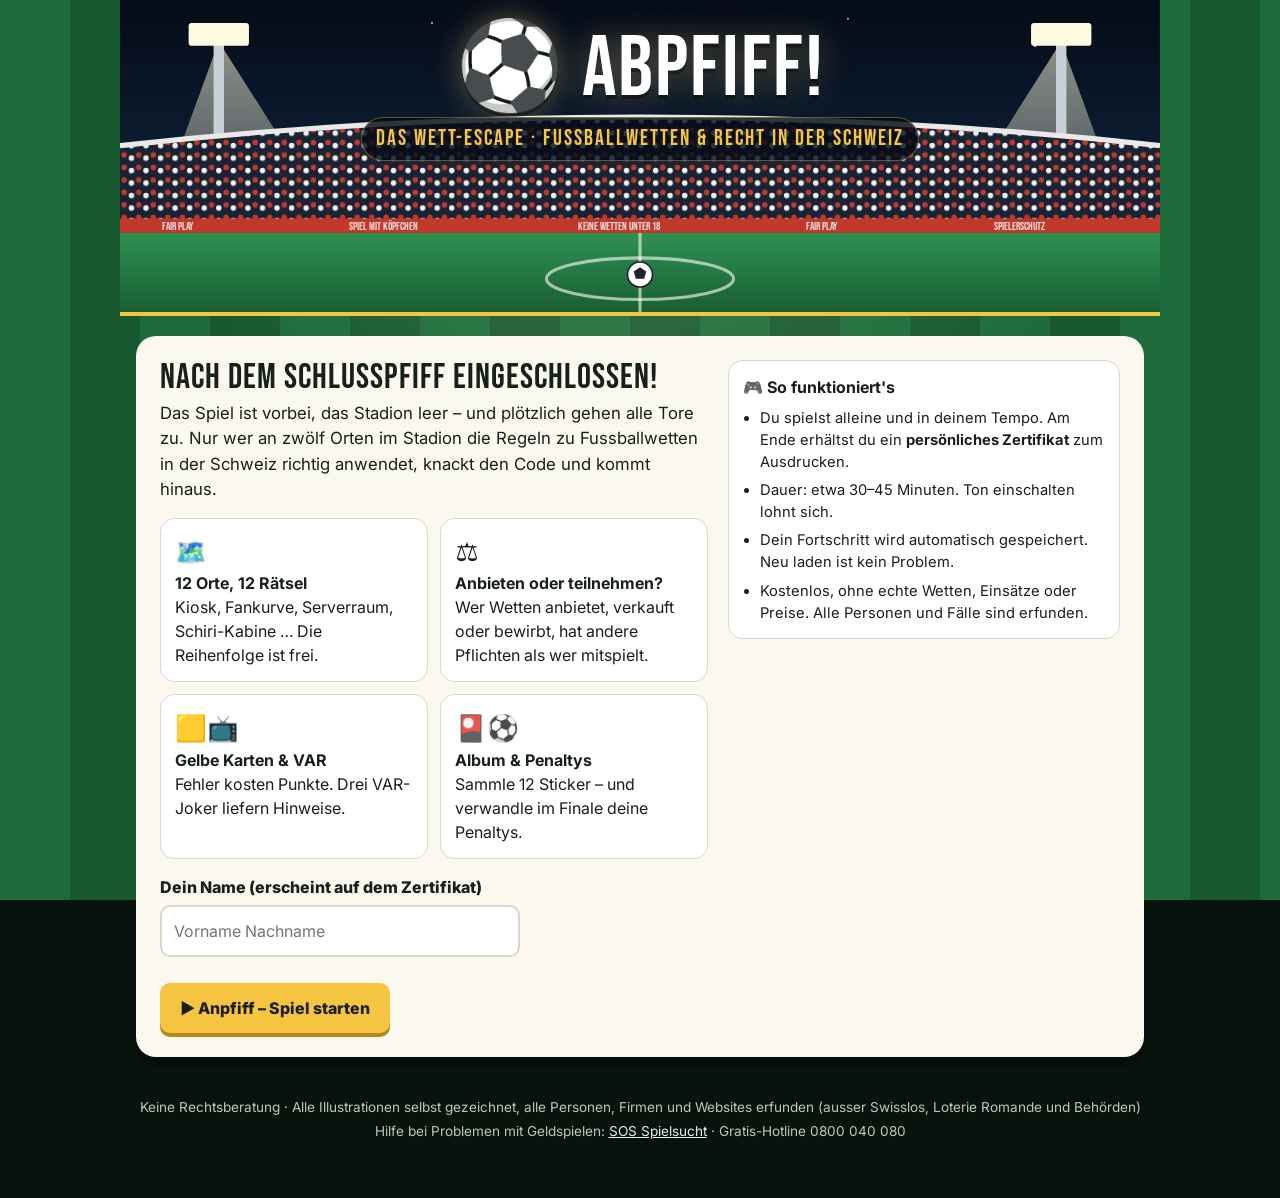
==== commit 016bcbf6: "Add files via upload" ====
--- a/index.html
+++ b/index.html
@@ -1,1755 +1,211 @@
 <!doctype html>
 <html lang="de-CH">
-<head>
-<meta charset="utf-8">
-<meta name="viewport" content="width=device-width, initial-scale=1">
-<title>Abpfiff! – Das Wett-Escape</title>
-<meta name="description" content="Online-Escape-Spiel zu den rechtlichen Rahmenbedingungen von Fussballwetten in der Schweiz. Kostenlos, ohne echte Wetten, ohne Geld- oder Sachpreise.">
-<link rel="preconnect" href="https://fonts.googleapis.com">
-<link rel="preconnect" href="https://fonts.gstatic.com" crossorigin>
-<link href="https://fonts.googleapis.com/css2?family=Bebas+Neue&family=Inter:wght@400;600;800&display=swap" rel="stylesheet">
-<style>
-  :root{
-    --night:#07140e; --pitch:#1d6b3a; --pitch2:#18592f; --card:#fbf8ef; --ink:#17201b; --muted:#5d665f;
-    --line:#ddd7c6; --gold:#f5c542; --ok:#1f9a55; --ok-bg:#e2f5e9; --bad:#d23b30; --bad-bg:#fde8e6;
-    --led:#ffb627; --chalk:#eef4ef; --blue:#2f6fd0;
-    --display:"Bebas Neue",Impact,"Arial Narrow",sans-serif;
-    --body:Inter,system-ui,-apple-system,"Segoe UI",Roboto,sans-serif;
-  }
-  *{box-sizing:border-box}
-  html,body{margin:0}
-  html{background:var(--night)}
-  body{font-family:var(--body);color:var(--chalk);line-height:1.5;min-height:100vh;
-    background:radial-gradient(ellipse at 50% -10%, rgba(255,255,220,.18), transparent 55%),
-      repeating-linear-gradient(90deg,var(--pitch) 0 70px,var(--pitch2) 70px 140px);
-    background-attachment:fixed}
-  body::before{content:"";position:fixed;inset:0;background:linear-gradient(rgba(7,20,14,.55),rgba(7,20,14,.78));pointer-events:none;z-index:-1;transition:background 1.2s}
-  body.lightsout::before{background:linear-gradient(rgba(3,6,10,.82),rgba(3,6,10,.9))}
-  .wrap{max-width:1040px;margin:0 auto;padding:0 16px 56px}
-  button,input,select,textarea{font:inherit}
-  .hidden{display:none!important}
-  :focus-visible{outline:3px solid var(--gold);outline-offset:2px}
-
-  /* ---------- Header ---------- */
-  .hero{position:relative;margin:0 -16px;overflow:hidden;border-bottom:4px solid var(--gold)}
-  .hero svg{display:block;width:100%;height:auto;min-height:210px;transition:filter 1.2s}
-  .hero .title{position:absolute;left:0;right:0;top:10%;text-align:center;padding:0 16px}
-  .hero h1{font-family:var(--display);font-weight:400;font-size:clamp(2.6rem,9vw,5.4rem);line-height:.9;margin:0;letter-spacing:2px;color:#fff;text-shadow:0 4px 0 rgba(0,0,0,.35),0 0 30px rgba(255,220,120,.35)}
-  .hero .sub{display:inline-block;margin-top:8px;font-family:var(--display);letter-spacing:2px;font-size:clamp(.95rem,3vw,1.4rem);color:var(--gold);background:rgba(5,11,24,.82);padding:4px 14px;border-radius:999px;border:1px solid rgba(245,197,66,.4)}
-  .beam{animation:sway 6s ease-in-out infinite alternate;transform-origin:top center;transition:opacity .4s}
-  .beam.b2{animation-delay:-3s}
-  @keyframes sway{from{transform:rotate(-4deg)}to{transform:rotate(4deg)}}
-  .lightsout .beam,.lightsout .lamp{opacity:0}
-  .lightsout .hero svg{filter:brightness(.55) saturate(.8)}
-  .emergency{opacity:0;transition:opacity .4s}
-  .lightsout .emergency{opacity:1;animation:alarm 1.2s infinite}
-  @keyframes alarm{50%{opacity:.25}}
-  .ball{animation:bounce 1.6s cubic-bezier(.3,0,.7,1) infinite}
-  @keyframes bounce{0%,100%{transform:translateY(0)}50%{transform:translateY(-26px)}}
-
-  /* ---------- Anzeigetafel ---------- */
-  .board{position:sticky;top:0;z-index:20;margin:16px 0 0;background:#0b0d0c;border:3px solid #2a2f2c;border-radius:14px;padding:8px 12px 6px;display:flex;align-items:center;gap:6px 12px;flex-wrap:wrap;box-shadow:0 10px 30px rgba(0,0,0,.45),inset 0 0 0 2px #000}
-  .led{font-family:var(--display);color:var(--led);letter-spacing:2px;text-shadow:0 0 10px rgba(255,182,39,.6);line-height:1}
-  .led small{display:block;font-family:var(--body);font-size:.62rem;color:#8a8f8c;letter-spacing:2px;margin-bottom:3px;text-shadow:none}
-  .led span{font-size:1.8rem}
-  .slots{display:flex;gap:4px;flex:1;justify-content:center}
-  .slot{width:30px;height:42px;border-radius:6px;background:#161a18;border:1px solid #2c322f;display:grid;place-items:center;font-family:var(--display);font-size:1.7rem;color:#2c322f;background-image:radial-gradient(#222824 1px,transparent 1.2px);background-size:5px 5px}
-  .slot.gap{margin-left:8px}
-  .slot.filled{color:var(--led);text-shadow:0 0 12px rgba(255,182,39,.8)}
-  .slot.flash{animation:flip .6s ease}
-  @keyframes flip{0%{transform:rotateX(90deg)}100%{transform:rotateX(0)}}
-  .boardbtns{display:flex;gap:6px}
-  .iconbtn{background:#1b201d;border:1px solid #333a36;color:#ddd;border-radius:10px;min-width:40px;height:40px;cursor:pointer;font-size:1rem;padding:0 9px;position:relative}
-  .iconbtn:hover{background:#262c29}
-  .iconbtn.on{border-color:var(--led)}
-  .iconbtn .badge{position:absolute;top:-6px;right:-6px;background:var(--led);color:#111;border-radius:999px;font-size:.65rem;font-weight:800;padding:1px 5px}
-  .ticker{flex:1 1 100%;overflow:hidden;white-space:nowrap;border-top:1px solid #222;padding-top:4px;height:22px;position:relative}
-  .ticker span{display:inline-block;padding-left:100%;font-family:var(--display);letter-spacing:2px;color:#9fe8a8;font-size:1rem;animation:marquee 16s linear infinite;text-shadow:0 0 8px rgba(80,255,120,.45)}
-  @keyframes marquee{from{transform:translateX(0)}to{transform:translateX(-100%)}}
-  @media (max-width:760px){
-    .led span{font-size:1.35rem}
-    .slots{order:5;flex:1 1 100%;gap:3px}
-    .slot{width:auto;flex:1;height:32px;font-size:1.3rem}
-    .slot.gap{margin-left:5px}
-    .boardbtns{margin-left:auto}
-    .iconbtn{min-width:34px;height:34px;padding:0 6px;font-size:.9rem}
-    .ticker{order:6}
-  }
-
-  /* ---------- Buttons ---------- */
-  .btn{border:0;border-radius:12px;padding:13px 20px;cursor:pointer;font-weight:800;background:var(--gold);color:#1b1f1c;box-shadow:0 4px 0 #b38a17;transition:transform .08s,box-shadow .08s}
-  .btn:active{transform:translateY(3px);box-shadow:0 1px 0 #b38a17}
-  .btn:disabled{opacity:.45;cursor:default;transform:none}
-  .btn.ok{background:var(--ok);color:#fff;box-shadow:0 4px 0 #136c3a}
-  .btn.bad{background:var(--bad);color:#fff;box-shadow:0 4px 0 #8f231c}
-  .btn.blue{background:var(--blue);color:#fff;box-shadow:0 4px 0 #1d4a91}
-  .btn.ghost{background:transparent;color:var(--ink);box-shadow:none;border:2px solid var(--line)}
-  .btn.dark{background:#1b1f1c;color:var(--gold);box-shadow:0 4px 0 #000}
-  .btn.small{padding:8px 12px;font-size:.9rem;border-radius:10px}
-
-  /* ---------- Panels ---------- */
-  .panel{background:var(--card);color:var(--ink);border-radius:20px;padding:24px;margin-top:20px;box-shadow:0 10px 0 rgba(0,0,0,.25);position:relative}
-  .panel h2,.modalcard h2{font-family:var(--display);font-weight:400;font-size:2.2rem;letter-spacing:1px;margin:0 0 6px;line-height:1}
-  .panel h3{margin:18px 0 8px}
-  .lead{font-size:1.05rem}
-  .hint{font-size:.85rem;color:var(--muted)}
-  .rules{display:grid;grid-template-columns:repeat(auto-fit,minmax(200px,1fr));gap:12px;margin:16px 0}
-  .rule{background:#fff;border-radius:14px;padding:14px;border:1px solid var(--line)}
-  .rule .big{font-size:1.6rem}
-  .rule b{display:block}
-  .field{display:flex;flex-direction:column;gap:6px;max-width:360px}
-  .field input,.field select,textarea{padding:12px;border-radius:10px;border:2px solid var(--line);background:#fff;color:var(--ink)}
-  .stationactions{display:flex;gap:10px;flex-wrap:wrap;margin-top:18px;align-items:center}
-  .introgrid{display:grid;grid-template-columns:1.4fr 1fr;gap:20px;align-items:start}
-  @media (max-width:760px){.introgrid{grid-template-columns:1fr}}
-  .besttable{width:100%;border-collapse:collapse;font-size:.9rem}
-  .besttable th,.besttable td{text-align:left;padding:6px 8px;border-bottom:1px solid var(--line)}
-  .besttable th{font-size:.72rem;letter-spacing:1px;text-transform:uppercase;color:var(--muted)}
-  .besttable tr.me td{background:#fff3cf;font-weight:800}
-  .boxed{background:#fff;border:1px solid var(--line);border-radius:14px;padding:14px}
-
-  /* ---------- Cutscene ---------- */
-  .cutscene{position:fixed;inset:0;z-index:80;display:grid;place-items:end center;padding:16px;background:radial-gradient(ellipse at 50% 20%,rgba(30,40,60,.55),rgba(0,0,0,.92))}
-  .csbox{width:min(760px,100%);display:grid;grid-template-columns:150px 1fr;gap:16px;align-items:end;margin-bottom:4vh}
-  @media (max-width:600px){.csbox{grid-template-columns:1fr;justify-items:center}}
-  .csav{width:150px;height:150px;border-radius:24px;background:linear-gradient(160deg,#f39c12,#a35f00);border:4px solid #fff;overflow:hidden}
-  .csav svg{width:100%;height:100%}
-  .csdlg{background:var(--card);color:var(--ink);border-radius:18px;padding:18px 20px;border:4px solid var(--gold);min-height:150px;display:flex;flex-direction:column;width:100%}
-  .csname{font-family:var(--display);font-size:1.5rem;letter-spacing:1px;color:#a35f00}
-  .cstext{font-size:1.12rem;flex:1;min-height:3.4em}
-  .csbtns{display:flex;gap:10px;justify-content:flex-end;margin-top:12px}
-  .csdots{display:flex;gap:6px;align-items:center;margin-right:auto}
-  .csdots i{width:9px;height:9px;border-radius:50%;background:#d8d2bf}.csdots i.on{background:var(--gold)}
-
-  /* ---------- Karte ---------- */
-  .maphead{display:flex;justify-content:space-between;align-items:end;gap:10px;flex-wrap:wrap;margin-top:22px}
-  .maphead h2{font-family:var(--display);font-weight:400;font-size:2rem;letter-spacing:1px;margin:0;color:#fff}
-  .half{display:inline-block;font-family:var(--display);letter-spacing:2px;background:var(--gold);color:#1b1f1c;border-radius:8px;padding:0 8px;margin-right:8px;font-size:1.2rem;vertical-align:middle}
-  .map{position:relative;margin-top:10px;border-radius:20px;overflow:hidden;box-shadow:0 10px 0 rgba(0,0,0,.3)}
-  .map svg.base{display:block;width:100%;height:auto}
-  .pin{position:absolute;transform:translate(-50%,-50%);border:0;background:none;cursor:pointer;padding:0;display:flex;flex-direction:column;align-items:center;gap:3px}
-  .pin .dot{width:52px;height:52px;border-radius:50%;display:grid;place-items:center;border:4px solid #fff;box-shadow:0 6px 14px rgba(0,0,0,.45);background:linear-gradient(160deg,var(--c1),var(--c2));overflow:hidden;transition:transform .15s;position:relative}
-  .pin .dot svg{width:54px;height:54px;margin-top:12px}
-  .pin:hover .dot{transform:scale(1.12)}
-  .pin .lbl{background:rgba(10,14,12,.9);color:#fff;font-size:.72rem;font-weight:800;padding:2px 8px;border-radius:999px;white-space:nowrap}
-  .pin .nr{position:absolute;top:-6px;left:-6px;width:24px;height:24px;border-radius:50%;background:var(--gold);color:#1b1f1c;font-weight:800;font-size:.78rem;display:grid;place-items:center;border:2px solid #fff;z-index:2}
-  .pin.done .dot{border-color:var(--ok)}
-  .pin.done .nr{background:var(--ok);color:#fff}
-  .pin:not(.done) .dot{animation:pulse 2.4s infinite}
-  @keyframes pulse{0%,100%{box-shadow:0 6px 14px rgba(0,0,0,.45),0 0 0 0 rgba(245,197,66,.7)}60%{box-shadow:0 6px 14px rgba(0,0,0,.45),0 0 0 14px rgba(245,197,66,0)}}
-  .pin.final .dot{width:64px;height:64px;background:#1b1f1c;border-color:var(--gold)}
-  .pin.final.ready .dot{background:var(--gold);animation:pulse 1.2s infinite}
-  .pin.final .dot svg{margin:0;width:70%;height:70%}
-  @media (max-width:700px){.pin .lbl{display:none}.pin .dot{width:34px;height:34px;border-width:3px}.pin .dot svg{width:36px;height:36px;margin-top:7px}.pin .nr{width:19px;height:19px;font-size:.66rem;top:-5px;left:-5px}.pin.final .dot{width:44px;height:44px}}
-  .stationlist{display:grid;grid-template-columns:repeat(auto-fill,minmax(230px,1fr));gap:8px;margin-top:14px}
-  .stationlist button{display:flex;align-items:center;gap:10px;text-align:left;border:0;border-radius:12px;padding:8px 12px;background:rgba(251,248,239,.95);color:var(--ink);cursor:pointer;font-weight:600}
-  .stationlist button .n{width:26px;height:26px;border-radius:50%;background:var(--gold);display:grid;place-items:center;font-weight:800;font-size:.8rem;flex:0 0 auto}
-  .stationlist button.done .n{background:var(--ok);color:#fff}
-  .stationlist button small{display:block;font-weight:400;color:var(--muted);font-size:.78rem}
-  .stationlist button.finalbtn{background:#1b1f1c;color:var(--gold)}
-  .stationlist button.finalbtn small{color:#bbb}
-
-  /* ---------- Station ---------- */
-  .scene{display:grid;grid-template-columns:190px 1fr;gap:22px;align-items:start}
-  @media (max-width:700px){.scene{grid-template-columns:1fr}.portrait{max-width:170px;margin:0 auto}}
-  .portrait{position:relative;border-radius:18px;padding:12px 12px 34px;background:linear-gradient(160deg,var(--c1),var(--c2));text-align:center}
-  .portrait .av{width:100%;height:auto;max-width:166px}
-  .portrait .pbadge{position:absolute;right:-10px;bottom:-10px;width:60px;height:60px;border-radius:50%;background:#fff;display:grid;place-items:center;box-shadow:0 4px 12px rgba(0,0,0,.25)}
-  .portrait .pbadge svg{width:38px;height:38px}
-  .nameplate{margin-top:6px;font-family:var(--display);font-size:1.2rem;overflow-wrap:anywhere;hyphens:auto;letter-spacing:1px;color:#fff;text-shadow:0 2px 0 rgba(0,0,0,.25);line-height:1.1}
-  .meta{display:flex;gap:8px;flex-wrap:wrap;margin:6px 0 12px}
-  .pill{font-size:.76rem;font-weight:800;padding:4px 10px;border-radius:999px;background:#ece7d8;color:#444}
-  .pill.anbieten{background:#ffe2bd;color:#7a4300}
-  .pill.teilnahme{background:#d5e6fc;color:#123f78}
-  .pill.werbung{background:#efdafb;color:#5b1f7a}
-  .pill.gemischt{background:#dff3ec;color:#0f5e48}
-  .pill.behoerde{background:#e3e7ee;color:#2c3e50}
-  .pill.type{background:#1b1f1c;color:var(--gold)}
-  .bubble{position:relative;background:#fff;border:2px solid var(--line);border-radius:18px;padding:14px 16px;font-size:1.03rem}
-  .bubble::before{content:"";position:absolute;left:-12px;top:30px;width:20px;height:20px;background:#fff;border-left:2px solid var(--line);border-bottom:2px solid var(--line);transform:rotate(45deg)}
-  @media (max-width:700px){.bubble::before{display:none}}
-  .who{font-size:.8rem;color:var(--muted);margin-bottom:4px}
-  .task{margin-top:16px;padding:14px 16px;border-radius:14px;background:#1b1f1c;color:#fff;display:flex;gap:10px;align-items:flex-start}
-  .task b{color:var(--gold)}
-  .puzzle{margin-top:16px}
-  .puzzle.locked{pointer-events:none;opacity:.8}
-  .feedback{margin-top:18px;padding:16px;border-radius:14px;display:none;gap:16px;align-items:flex-start}
-  .feedback.show{display:flex}
-  .feedback.ok{background:var(--ok-bg);border:2px solid var(--ok)}
-  .feedback.bad{background:var(--bad-bg);border:2px solid var(--bad);animation:shake .4s}
-  .feedback.var{background:#e8f0fd;border:2px solid var(--blue)}
-  @keyframes shake{20%,60%{transform:translateX(-6px)}40%,80%{transform:translateX(6px)}}
-  .refcard{flex:0 0 auto;width:50px;animation:pull .5s cubic-bezier(.2,1.6,.4,1)}
-  @keyframes pull{from{transform:translateY(30px) rotate(-25deg);opacity:0}to{transform:none;opacity:1}}
-  .feedback h3{margin:0 0 6px;font-size:1.08rem}
-  .feedback p{margin:0 0 8px}
-  .letter{display:inline-grid;place-items:center;width:38px;height:46px;border-radius:8px;background:#0b0d0c;color:var(--led);font-family:var(--display);font-size:1.9rem;vertical-align:middle;margin-left:6px;text-shadow:0 0 10px rgba(255,182,39,.8)}
-  .source{font-size:.86rem;color:var(--muted);border-top:1px dashed #b9c9bd;padding-top:8px;margin-top:6px!important}
-  .source a{color:inherit;font-weight:600}
-  .points{display:inline-block;background:var(--ink);color:var(--gold);font-weight:800;border-radius:8px;padding:2px 8px;margin-left:6px;font-size:.9rem}
-  .stickergot{display:flex;align-items:center;gap:8px;background:#fff;border:2px dashed var(--gold);border-radius:12px;padding:8px 12px;font-weight:600}
-
-  /* Ausweiskontrolle */
-  .daybar,.netbar{display:flex;justify-content:space-between;align-items:center;gap:10px;flex-wrap:wrap;background:#fff3cf;border:2px solid #ead08a;border-radius:12px;padding:8px 14px;font-weight:700}
-  .netbar{background:#0f1a24;border-color:#1f3a52;color:#7fd4ff}
-  .customer{display:grid;grid-template-columns:120px 1fr;gap:16px;align-items:center;margin-top:14px;background:#fff;border:2px solid var(--line);border-radius:16px;padding:14px;animation:slidein .35s}
-  @keyframes slidein{from{transform:translateX(40px);opacity:0}to{transform:none;opacity:1}}
-  @media (max-width:560px){.customer{grid-template-columns:1fr;justify-items:center;text-align:center}}
-  .customer .av{width:110px;height:110px;border-radius:50%;background:#e6eef7}
-  .idcard{display:flex;gap:12px;align-items:center;background:linear-gradient(135deg,#fde7e7,#f7d0d0);border:1px solid #e1a9a9;border-radius:12px;padding:10px 12px;max-width:340px;margin-top:8px;text-align:left}
-  .idcard .ph{width:54px;height:66px;border-radius:6px;background:#fff;overflow:hidden;flex:0 0 auto}
-  .idcard .ph svg{width:70px;height:70px;margin:-2px 0 0 -8px}
-  .idcard .k{font-size:.65rem;letter-spacing:1px;color:#7c4141;text-transform:uppercase}
-  .idcard .v{font-weight:800;font-family:ui-monospace,Consolas,monospace}
-  .idcard .flag{font-size:.7rem;font-weight:800;color:#b3261e;letter-spacing:1px}
-  .progressdots{display:flex;gap:6px}
-  .progressdots i{width:12px;height:12px;border-radius:50%;background:#d8d2bf;display:block}
-  .progressdots i.ok{background:var(--ok)}.progressdots i.now{background:var(--gold)}
-  .netbar .progressdots i{background:#24394d}.netbar .progressdots i.ok{background:#36d27c}.netbar .progressdots i.now{background:#7fd4ff}
-
-  /* Sortieren */
-  .tray{display:flex;flex-wrap:wrap;gap:8px;min-height:54px;padding:10px;border-radius:14px;background:#efeadc;border:2px dashed #cfc6aa}
-  .chip{border:2px solid var(--line);background:#fff;color:var(--ink);border-radius:12px;padding:8px 12px;cursor:grab;font-weight:600;text-align:left;max-width:100%}
-  .chip.sel{border-color:var(--gold);box-shadow:0 0 0 3px rgba(245,197,66,.5)}
-  .bins{display:grid;grid-template-columns:1fr 1fr;gap:12px;margin-top:12px}
-  @media (max-width:560px){.bins{grid-template-columns:1fr}}
-  .bin{border-radius:16px;padding:12px;min-height:150px;border:3px solid transparent;cursor:pointer;display:flex;flex-direction:column;gap:8px}
-  .bin h4{margin:0;font-family:var(--display);font-weight:400;font-size:1.5rem;letter-spacing:1px}
-  .bin.a{background:#ffe9cc;border-color:#f3c98f}
-  .bin.t{background:#dceafd;border-color:#a8c8f2}
-  .bin.over{outline:3px dashed var(--ink)}
-
-  /* Website */
-  .browser{border-radius:14px;overflow:hidden;border:2px solid #333;background:#111;color:#fff;max-width:620px}
-  .browser .bar{display:flex;align-items:center;gap:6px;background:#2b2b2b;padding:8px 10px}
-  .browser .bar i{width:10px;height:10px;border-radius:50%;background:#ff5f57;display:block}
-  .browser .bar i:nth-child(2){background:#febc2e}.browser .bar i:nth-child(3){background:#28c840}
-  .browser .url{flex:1;background:#1b1b1b;border-radius:6px;padding:4px 10px;font-size:.8rem;color:#bbb;font-family:ui-monospace,monospace;overflow:hidden;text-overflow:ellipsis;white-space:nowrap}
-  .site{position:relative;padding:16px;background:linear-gradient(135deg,#2a0845,#6441a5)}
-  .site .logo{font-family:var(--display);font-size:2rem;letter-spacing:2px;color:#ffe44d}
-  .site .hero2{margin:10px 0;padding:12px;border-radius:10px;background:rgba(255,255,255,.12)}
-  .site .odds{display:flex;gap:8px;flex-wrap:wrap}
-  .site .odds span{background:#ffe44d;color:#2a0845;font-weight:800;border-radius:8px;padding:6px 10px;font-size:.85rem}
-  .site .foot{font-size:.72rem;color:#d8c9f2;margin-top:10px}
-  .stamp{position:absolute;right:12px;top:12px;transform:rotate(12deg);border:3px solid #ff4d4d;color:#ff4d4d;font-family:var(--display);font-size:1.3rem;padding:0 8px;border-radius:6px;background:rgba(0,0,0,.25)}
-  .tools{display:flex;gap:8px;flex-wrap:wrap;margin:12px 0}
-  .reveal{background:#fff;border:2px solid var(--line);border-left:6px solid var(--blue);border-radius:10px;padding:10px 12px;margin-top:8px;animation:pull .4s}
-
-  /* Urteile */
-  .judges{display:grid;gap:12px}
-  .judge{background:#fff;border:2px solid var(--line);border-radius:14px;padding:12px 14px}
-  .judge.wrong,.q.wrong{border-color:var(--bad)!important;background:var(--bad-bg)!important}
-  .judge .t{font-weight:800}
-  .opts{display:flex;gap:8px;flex-wrap:wrap;margin-top:10px}
-  .toggle{border:2px solid var(--line);background:#f6f3ea;color:var(--ink);border-radius:10px;padding:8px 14px;cursor:pointer;font-weight:700}
-  .toggle[aria-pressed="true"].z{background:var(--ok);border-color:var(--ok);color:#fff}
-  .toggle[aria-pressed="true"].u{background:var(--bad);border-color:var(--bad);color:#fff}
-  .toggle[aria-pressed="true"].q{background:var(--blue);border-color:var(--blue);color:#fff}
-
-  /* Stories */
-  .stories{display:grid;grid-template-columns:repeat(auto-fit,minmax(230px,1fr));gap:14px}
-  .story{border-radius:22px;overflow:hidden;background:#000;color:#fff;border:3px solid #222}
-  .story .sv{position:relative;aspect-ratio:9/12;padding:14px;display:flex;flex-direction:column;justify-content:space-between}
-  .story .sv.s1{background:linear-gradient(160deg,#ff512f,#dd2476)}
-  .story .sv.s2{background:linear-gradient(160deg,#1d976c,#2c3e50)}
-  .story .user{display:flex;align-items:center;gap:8px;font-weight:800;font-size:.85rem}
-  .story .user .mini{width:30px;height:30px;border-radius:50%;background:#fff;overflow:hidden}
-  .story .user .mini svg{width:40px;height:40px;margin:-2px 0 0 -5px}
-  .story .bars{display:flex;gap:4px;margin-bottom:8px}.story .bars i{flex:1;height:3px;background:rgba(255,255,255,.5);border-radius:2px}
-  .story .smsg{font-size:1.1rem;font-weight:800;text-shadow:0 2px 6px rgba(0,0,0,.4)}
-  .story .code{display:inline-block;background:#fff;color:#dd2476;padding:6px 10px;border-radius:8px;font-family:ui-monospace,monospace;font-weight:800;margin-top:8px}
-  .story .judgebox{background:#fff;color:var(--ink);padding:10px}
-
-  /* Werbung */
-  .phone{position:relative;width:min(330px,100%);margin:0 auto;border-radius:34px;background:#111;padding:14px;box-shadow:0 10px 30px rgba(0,0,0,.35)}
-  .phone .screen{position:relative;border-radius:24px;overflow:hidden;background:#87c9f2}
-  .phone .screen svg{display:block;width:100%;height:auto}
-  .hot{position:absolute;border:3px dashed transparent;background:transparent;border-radius:10px;cursor:pointer;color:transparent;padding:0;overflow:hidden}
-  .hot:hover{border-color:rgba(255,255,255,.9)}
-  .hot.mark{border:3px solid var(--bad);background:rgba(210,59,48,.18);overflow:visible}
-  .hot.mark::after{content:"!";position:absolute;right:-10px;top:-10px;width:22px;height:22px;border-radius:50%;background:var(--bad);color:#fff;font-weight:800;display:grid;place-items:center;font-size:.85rem}
-  .counter{font-weight:800;text-align:center;margin-top:10px}
-
-  /* Chats */
-  .chat{background:#e9e4d6;border-radius:16px;padding:12px;display:flex;flex-direction:column;gap:8px;max-height:430px;overflow:auto}
-  .chat.wa{background:#e5ddd5 url("data:image/svg+xml,%3Csvg xmlns='http://www.w3.org/2000/svg' width='40' height='40'%3E%3Ccircle cx='20' cy='20' r='1.5' fill='%23cfc4b8'/%3E%3C/svg%3E");max-width:560px}
-  .chathead{display:flex;align-items:center;gap:10px;background:#075e54;color:#fff;border-radius:16px 16px 0 0;padding:10px 14px;max-width:560px;font-weight:800}
-  .chathead + .chat{border-radius:0 0 16px 16px}
-  .msg{max-width:82%;padding:9px 13px;border-radius:16px;line-height:1.4;animation:pull .35s}
-  .msg.them{background:#fff;align-self:flex-start;border-bottom-left-radius:4px}
-  .msg.me{background:#2f6fd0;color:#fff;align-self:flex-end;border-bottom-right-radius:4px}
-  .msg.wame{background:#dcf8c6;color:var(--ink);align-self:flex-end;border-bottom-right-radius:4px}
-  .msg.sys{align-self:center;background:#1b1f1c;color:var(--gold);font-size:.82rem;font-weight:700;border-radius:8px}
-  .msg .from{display:block;font-size:.7rem;font-weight:800;opacity:.7}
-  .msg .time{display:block;text-align:right;font-size:.65rem;opacity:.55}
-  .replies{display:grid;gap:8px;margin-top:12px}
-  .replies button{text-align:left;border:2px solid var(--blue);background:#fff;color:var(--ink);border-radius:12px;padding:10px 14px;cursor:pointer;font-weight:600}
-  .replies button:hover{background:#eef3fd}
-  .typing{align-self:flex-start;background:#fff;border-radius:16px;padding:10px 14px}
-  .typing i{display:inline-block;width:6px;height:6px;border-radius:50%;background:#999;margin:0 2px;animation:blink 1s infinite}
-  .typing i:nth-child(2){animation-delay:.2s}.typing i:nth-child(3){animation-delay:.4s}
-  @keyframes blink{50%{opacity:.2}}
-
-  /* Netzsperre */
-  .packet{margin-top:14px;border-radius:16px;overflow:hidden;border:2px solid #1f3a52;background:#0f1a24;color:#dfefff;animation:slidein .35s;max-width:640px}
-  .packet .ph{display:flex;align-items:center;gap:12px;padding:12px 14px;background:#152738}
-  .packet .plogo{width:46px;height:46px;border-radius:12px;display:grid;place-items:center;font-size:1.5rem;flex:0 0 auto}
-  .packet .purl{font-family:ui-monospace,Consolas,monospace;font-weight:800;font-size:1.05rem;word-break:break-all}
-  .packet dl{display:grid;grid-template-columns:max-content 1fr;gap:6px 14px;margin:0;padding:12px 14px}
-  .packet dt{color:#7fa9c9;font-size:.8rem;text-transform:uppercase;letter-spacing:1px;padding-top:2px}
-  .packet dd{margin:0;font-weight:600}
-  .timer{height:8px;border-radius:99px;background:#24394d;overflow:hidden;margin-top:10px;max-width:640px}
-  .timer i{display:block;height:100%;width:100%;background:linear-gradient(90deg,#36d27c,#f5c542,#d23b30);background-size:640px 100%;transition:width .1s linear}
-
-  /* Paragraphen-Puzzle */
-  .matchgrid{display:grid;grid-template-columns:1.3fr 1fr;gap:16px}
-  @media (max-width:700px){.matchgrid{grid-template-columns:1fr}}
-  .mcase{display:block;width:100%;text-align:left;background:#fff;border:2px solid var(--line);border-radius:12px;padding:10px 12px;margin-bottom:8px;cursor:pointer;color:var(--ink)}
-  .mcase.sel{border-color:var(--gold);box-shadow:0 0 0 3px rgba(245,197,66,.5)}
-  .mcase.wrong{border-color:var(--bad);background:var(--bad-bg)}
-  .mcase .asg{display:inline-block;margin-top:6px;font-size:.8rem;font-weight:800;border-radius:8px;padding:2px 8px;background:#ece7d8;color:#777}
-  .mcase .asg.set{background:#1b1f1c;color:var(--gold)}
-  .marts{display:grid;gap:8px;align-content:start}
-  .mart{text-align:left;border:2px solid #b38a17;background:#fff8e1;border-radius:12px;padding:10px 12px;cursor:pointer;color:var(--ink)}
-  .mart b{display:block;font-family:var(--display);font-size:1.3rem;letter-spacing:1px;font-weight:400}
-  .mart:disabled{opacity:.5;cursor:default}
-  .colhead{font-weight:800;margin-bottom:8px;font-size:.85rem;letter-spacing:1px;text-transform:uppercase;color:var(--muted)}
-
-  /* Zeitstrahl */
-  .tl{list-style:none;padding:0 0 0 28px;margin:0;position:relative}
-  .tl::before{content:"";position:absolute;left:10px;top:6px;bottom:6px;width:4px;border-radius:4px;background:linear-gradient(#f5c542,#1f9a55)}
-  .tlitem{position:relative;display:flex;align-items:center;gap:10px;background:#fff;border:2px solid var(--line);border-radius:12px;padding:10px 12px;margin-bottom:8px;cursor:grab}
-  .tlitem::before{content:"";position:absolute;left:-24px;width:12px;height:12px;border-radius:50%;background:#fff;border:3px solid #1b1f1c}
-  .tlitem.wrong{border-color:var(--bad);background:var(--bad-bg)}
-  .tlitem.drag{opacity:.4}
-  .tlpos{font-family:var(--display);font-size:1.4rem;color:var(--muted);width:20px}
-  .tltext{flex:1}
-  .tlbtns{display:flex;flex-direction:column;gap:2px}
-  .mv{border:1px solid var(--line);background:#f6f3ea;border-radius:6px;cursor:pointer;width:32px;height:22px;font-size:.7rem;line-height:1}
-  .mv:disabled{opacity:.3}
-  .year{font-family:var(--display);font-size:1.6rem;color:#fff;background:var(--ok);border-radius:8px;padding:0 8px;animation:pop .5s}
-
-  /* Quiz */
-  .quiz .q{background:#fff;border:2px solid var(--line);border-radius:14px;padding:12px 14px;margin-bottom:12px}
-  .quiz .q .t{font-weight:800;margin-bottom:8px}
-  .quiz .opts{display:grid;grid-template-columns:repeat(auto-fit,minmax(200px,1fr));gap:8px}
-  .mic{display:flex;gap:10px;align-items:center;margin-bottom:6px;font-weight:700;color:var(--muted);font-size:.85rem}
-
-  /* ---------- Code-Schloss ---------- */
-  .lockwrap{display:grid;grid-template-columns:160px 1fr;gap:24px;align-items:center}
-  @media (max-width:700px){.lockwrap{grid-template-columns:1fr;justify-items:center;text-align:center}}
-  .padlock .shackle{transition:transform .6s cubic-bezier(.3,1.6,.5,1);transform-origin:70% 100%}
-  .padlock.open .shackle{transform:translateY(-14px) rotate(25deg)}
-  .codeinputs{display:flex;gap:5px;flex-wrap:wrap;margin:12px 0}
-  .codeinputs input{width:40px;height:54px;border-radius:10px;border:2px solid var(--line);text-align:center;text-transform:uppercase;font-family:var(--display);font-size:2rem;background:#fff;color:var(--ink);padding:0}
-  .codeinputs input.gap{margin-left:10px}
-  @media (max-width:520px){.codeinputs{gap:3px}.codeinputs input{width:calc((100% - 50px)/12);min-width:22px;height:44px;font-size:1.4rem}.codeinputs input.gap{margin-left:6px}}
-
-  /* ---------- Penaltyschiessen ---------- */
-  .pscore{display:flex;gap:8px;align-items:center;flex-wrap:wrap;margin:6px 0 10px}
-  .pscore i{width:30px;height:30px;border-radius:50%;display:grid;place-items:center;background:#e6e1d1;font-style:normal;font-weight:800}
-  .pscore i.g{background:var(--ok);color:#fff}.pscore i.m{background:var(--bad);color:#fff}.pscore i.now{outline:3px solid var(--gold)}
-  .pq{font-size:1.15rem;font-weight:800;background:#1b1f1c;color:#fff;border-radius:14px;padding:12px 16px}
-  .pbox{position:relative;margin-top:12px;border-radius:18px;overflow:hidden;aspect-ratio:16/9;max-height:440px;width:100%;
-    background:linear-gradient(#0f2b49 0 18%,#2c3e50 18% 22%,transparent 22%),repeating-linear-gradient(90deg,#2f9152 0 60px,#2a8549 60px 120px);user-select:none}
-  .pbox .goal{position:absolute;left:8%;right:8%;top:8%;height:52%}
-  .pbox .goal svg{width:100%;height:100%;display:block}
-  .zone{position:absolute;top:11%;height:46%;width:25.5%;border:0;background:transparent;cursor:pointer;border-radius:8px;z-index:3}
-  .zone:hover{background:rgba(255,255,255,.14)}
-  .zone .zb{position:absolute;left:50%;top:50%;transform:translate(-50%,-50%);width:42px;height:42px;border-radius:50%;background:rgba(0,0,0,.55);border:3px solid #fff;color:#fff;font-family:var(--display);font-size:1.5rem;display:grid;place-items:center}
-  .zone:disabled{cursor:default}.zone:disabled:hover{background:transparent}
-  .keeper{position:absolute;left:50%;top:22%;width:13%;transform:translate(-50%,0);transition:left .55s cubic-bezier(.2,.8,.3,1),transform .55s cubic-bezier(.2,.8,.3,1);z-index:2;pointer-events:none}
-  .keeper svg{width:100%;height:auto;display:block}
-  .pball{position:absolute;left:50%;top:85%;width:6.5%;transform:translate(-50%,-50%);transition:left .5s ease-out,top .5s ease-out,transform .5s ease-out;z-index:4;pointer-events:none}
-  .pball svg{width:100%;height:auto;display:block}
-  .spot{position:absolute;left:50%;top:85%;width:1.6%;aspect-ratio:1;border-radius:50%;background:#fff;transform:translate(-50%,-50%)}
-  .pmsg{position:absolute;inset:0;display:grid;place-items:center;pointer-events:none;z-index:5}
-  .pmsg span{font-family:var(--display);font-size:clamp(3rem,11vw,6.5rem);color:#fff;text-shadow:0 6px 0 rgba(0,0,0,.35);animation:pop .5s cubic-bezier(.2,1.6,.4,1);letter-spacing:3px}
-  .pmsg.goal span{color:var(--gold)}
-  .pans{display:grid;grid-template-columns:repeat(3,1fr);gap:10px;margin-top:12px}
-  @media (max-width:700px){.pans{grid-template-columns:1fr}}
-  .pans button{text-align:left;border:2px solid var(--line);background:#fff;color:var(--ink);border-radius:12px;padding:10px 12px;cursor:pointer;font-weight:600}
-  .pans button b{display:inline-grid;place-items:center;width:28px;height:28px;border-radius:50%;background:#1b1f1c;color:var(--gold);font-family:var(--display);font-size:1.2rem;margin-right:6px;font-weight:400}
-  .pans button:hover{border-color:var(--gold)}
-  .pans button:disabled{cursor:default;opacity:.6}
-  .pans button.right{border-color:var(--ok);background:var(--ok-bg);opacity:1}
-  .pans button.picked.wrongpick{border-color:var(--bad);background:var(--bad-bg);opacity:1}
-
-  /* ---------- Finale / Sieg ---------- */
-  .stats{display:grid;grid-template-columns:repeat(auto-fit,minmax(130px,1fr));gap:10px;margin:14px 0}
-  .stat{background:#0b0d0c;border-radius:12px;padding:12px;text-align:center}
-  .stat .led span{font-size:2.1rem}
-  .learned{display:grid;grid-template-columns:repeat(auto-fit,minmax(240px,1fr));gap:12px;padding:0;list-style:none}
-  .learned li{background:#fff;border:1px solid var(--line);border-radius:14px;padding:12px 14px}
-  .learned b{display:block;margin-bottom:2px}
-  ul.sources{padding-left:18px}
-  ul.sources li{margin-bottom:6px}
-  ul.sources a{color:var(--ink)}
-  .trophy{width:130px;display:block;margin:0 auto 6px;animation:pop .7s cubic-bezier(.2,1.6,.4,1)}
-  @keyframes pop{from{transform:scale(.2) rotate(-20deg);opacity:0}to{transform:none;opacity:1}}
-  .center{text-align:center}
-  .stars{display:flex;gap:4px}
-  .stars button{border:0;background:none;font-size:1.8rem;cursor:pointer;color:#cfc8b3;padding:0 2px}
-  .stars button.on{color:var(--gold)}
-  select{max-width:100%;width:100%}
-  .fbform{grid-template-columns:minmax(0,1fr)}
-  .fbform{display:grid;gap:14px;background:#fff;border:2px solid var(--line);border-radius:16px;padding:16px}
-  textarea{width:100%;min-height:90px}
-
-  /* ---------- Modal, Album, Lehrer ---------- */
-  .modal{position:fixed;inset:0;z-index:70;background:rgba(0,0,0,.7);display:grid;place-items:center;padding:16px;overflow:auto}
-  .modalcard{position:relative;background:var(--card);color:var(--ink);border-radius:20px;width:min(980px,100%);max-height:calc(100vh - 32px);display:flex;flex-direction:column;overflow:hidden;animation:pop .35s}
-  .modalscroll{overflow:auto;padding:24px;-webkit-overflow-scrolling:touch}
-  .modalx{position:absolute;top:10px;right:10px;border:0;background:#1b1f1c;color:#fff;border-radius:50%;width:38px;height:38px;cursor:pointer;font-size:1rem;z-index:5;box-shadow:0 2px 8px rgba(0,0,0,.3)}
-  #modalBody > h2:first-child{padding-right:44px}
-  .album{display:grid;grid-template-columns:repeat(auto-fill,minmax(170px,1fr));gap:14px;margin-top:14px}
-  .sticker{position:relative;border-radius:14px;overflow:hidden;background:#fff;border:3px solid #fff;box-shadow:0 4px 0 rgba(0,0,0,.15),0 0 0 1px var(--line);min-height:250px;display:flex;flex-direction:column}
-  .sticker .simg{position:relative;height:120px;background:linear-gradient(160deg,var(--c1),var(--c2));display:grid;place-items:end center;overflow:hidden}
-  .sticker .simg svg{width:110px;height:110px;margin-bottom:-6px}
-  .sticker .snr{position:absolute;left:8px;top:6px;font-family:var(--display);font-size:1.6rem;color:#fff;text-shadow:0 2px 0 rgba(0,0,0,.3)}
-  .sticker .semoji{position:absolute;right:8px;top:6px;font-size:1.5rem}
-  .sticker .sbody{padding:10px 12px;flex:1}
-  .sticker .stitle{font-family:var(--display);font-size:1.35rem;letter-spacing:1px;line-height:1}
-  .sticker .sfact{font-size:.85rem;margin-top:4px}
-  .sticker.locked{background:#e8e3d3;border-style:dashed;border-color:#c9bfa5;box-shadow:none}
-  .sticker.locked .simg{background:#d6cfba}
-  .sticker.locked .simg svg{filter:brightness(0) opacity(.18)}
-  .sticker.locked .stitle,.sticker.locked .sfact{color:#a59c84}
-  .sticker::after{content:"";position:absolute;inset:0;background:linear-gradient(120deg,transparent 30%,rgba(255,255,255,.55) 45%,transparent 60%);transform:translateX(-100%);pointer-events:none}
-  .sticker.shine::after{animation:shine 1.4s .2s}
-  @keyframes shine{to{transform:translateX(100%)}}
-  .keytable{width:100%;border-collapse:collapse;font-size:.88rem}
-  .keytable th,.keytable td{border:1px solid var(--line);padding:7px 9px;text-align:left;vertical-align:top}
-  .keytable th{background:#1b1f1c;color:var(--gold);font-weight:800}
-  .keytable tr:nth-child(even) td{background:#fff}
-  .leit{display:grid;gap:10px}
-  .leit div{background:#fff;border:1px solid var(--line);border-left:6px solid var(--gold);border-radius:10px;padding:10px 14px}
-
-  .toast{position:fixed;left:50%;bottom:24px;transform:translateX(-50%);background:#0b0d0c;color:var(--gold);padding:10px 18px;border-radius:999px;font-weight:800;z-index:90;box-shadow:0 8px 24px rgba(0,0,0,.4);animation:pull .3s;max-width:calc(100% - 32px);text-align:center}
-  #confetti{position:fixed;inset:0;pointer-events:none;z-index:85}
-  footer{margin-top:40px;font-size:.85rem;color:#b8cabc;text-align:center}
-  footer a,footer button.link{color:#e5efe7}
-  button.link{background:none;border:0;text-decoration:underline;cursor:pointer;padding:0}
-
-  /* ---------- Urkunde (nur Druck) ---------- */
-  #cert{display:none}
-  @media print{
-    @page{size:A4 landscape;margin:12mm}
-    html,body{background:#fff!important}
-    body::before{display:none}
-    .wrap,#confetti,#modal,#cutscene,.toast{display:none!important}
-    #cert{display:block!important;color:#17201b;font-family:var(--body);-webkit-print-color-adjust:exact;print-color-adjust:exact}
-  }
-  .certin{border:10px double #b38a17;border-radius:12px;padding:28px 36px;text-align:center;position:relative;background:#fffdf5}
-  .certin h1{font-family:var(--display);font-weight:400;font-size:3.4rem;margin:6px 0 0;letter-spacing:3px}
-  .certin .team{font-family:var(--display);font-size:3rem;color:#1f6b3a;letter-spacing:2px;margin:4px 0}
-  .certin .row{display:flex;justify-content:center;gap:28px;margin:14px 0;font-weight:800}
-  .certin .sig{display:flex;justify-content:space-between;margin-top:30px;font-size:.85rem}
-  .certin .sig span{border-top:1px solid #333;padding-top:4px;min-width:200px}
-  @media (prefers-reduced-motion:reduce){*{animation:none!important;transition:none!important}}
-</style>
-</head>
-<body>
-<canvas id="confetti"></canvas>
-
-<div class="wrap">
-  <!-- ===== Stadion-Header (eigene Illustration) ===== -->
-  <header class="hero">
-    <svg viewBox="0 0 1000 300" preserveAspectRatio="xMidYMid slice" role="img" aria-label="Fussballstadion bei Nacht mit Flutlicht">
-      <defs>
-        <linearGradient id="sky" x1="0" y1="0" x2="0" y2="1"><stop offset="0" stop-color="#050b18"/><stop offset="1" stop-color="#14304a"/></linearGradient>
-        <linearGradient id="beamG" x1="0" y1="0" x2="0" y2="1"><stop offset="0" stop-color="#fffbe0" stop-opacity=".55"/><stop offset="1" stop-color="#fffbe0" stop-opacity="0"/></linearGradient>
-        <linearGradient id="grass" x1="0" y1="0" x2="0" y2="1"><stop offset="0" stop-color="#2f9152"/><stop offset="1" stop-color="#1a5e33"/></linearGradient>
-        <radialGradient id="emer"><stop offset="0" stop-color="#ff3b30" stop-opacity=".7"/><stop offset="1" stop-color="#ff3b30" stop-opacity="0"/></radialGradient>
-        <pattern id="crowd" width="14" height="12" patternUnits="userSpaceOnUse"><rect width="14" height="12" fill="#1a2334"/><circle cx="4" cy="5" r="2.6" fill="#c0392b"/><circle cx="11" cy="8" r="2.6" fill="#f2f2f2"/></pattern>
-      </defs>
-      <rect width="1000" height="300" fill="url(#sky)"/>
-      <g fill="#fff" opacity=".7"><circle cx="120" cy="40" r="1.4"/><circle cx="300" cy="22" r="1"/><circle cx="520" cy="35" r="1.2"/><circle cx="700" cy="18" r="1"/><circle cx="880" cy="44" r="1.4"/></g>
-      <g class="beam"><polygon points="95,40 0,300 260,300" fill="url(#beamG)"/></g>
-      <g class="beam b2"><polygon points="905,40 740,300 1000,300" fill="url(#beamG)"/></g>
-      <g fill="#c9d1d8"><rect x="90" y="40" width="10" height="150"/><rect x="900" y="40" width="10" height="150"/></g>
-      <g fill="#fffbe0" class="lamp" style="transition:opacity .4s"><rect x="66" y="22" width="58" height="22" rx="3"/><rect x="876" y="22" width="58" height="22" rx="3"/></g>
-      <path d="M0 140 Q500 85 1000 140 L1000 222 L0 222Z" fill="url(#crowd)"/>
-      <path d="M0 140 Q500 85 1000 140" stroke="#e9e9e9" stroke-width="5" fill="none"/>
-      <rect x="0" y="210" width="1000" height="14" fill="#c0392b"/>
-      <g fill="#fff" font-family="Bebas Neue, Impact, sans-serif" font-size="11" opacity=".85"><text x="40" y="221">FAIR PLAY</text><text x="220" y="221">SPIEL MIT KÖPFCHEN</text><text x="440" y="221">KEINE WETTEN UNTER 18</text><text x="660" y="221">FAIR PLAY</text><text x="840" y="221">SPIELERSCHUTZ</text></g>
-      <rect x="0" y="224" width="1000" height="76" fill="url(#grass)"/>
-      <ellipse cx="500" cy="268" rx="90" ry="20" fill="none" stroke="#fff" stroke-opacity=".6" stroke-width="3"/>
-      <line x1="500" y1="224" x2="500" y2="300" stroke="#fff" stroke-opacity=".6" stroke-width="3"/>
-      <g class="ball"><circle cx="500" cy="264" r="12" fill="#fff" stroke="#222" stroke-width="1.5"/><polygon points="500,257 506,261 504,268 496,268 494,261" fill="#222"/></g>
-      <g class="emergency"><circle cx="160" cy="150" r="120" fill="url(#emer)"/><circle cx="840" cy="150" r="120" fill="url(#emer)"/></g>
-    </svg>
-    <div class="title"><h1>⚽ ABPFIFF!</h1><div class="sub">Das Wett-Escape · Fussballwetten &amp; Recht in der Schweiz</div></div>
-  </header>
-
-  <!-- ===== Anzeigetafel ===== -->
-  <div class="board hidden" id="board" aria-label="Anzeigetafel">
-    <div class="led"><small>ZEIT</small><span id="clock">00:00</span></div>
-    <div class="led"><small>PUNKTE</small><span id="pts">0</span></div>
-    <div class="slots" id="slots" aria-label="Gesammelte Code-Buchstaben"></div>
-    <div class="boardbtns">
-      <button class="iconbtn" id="mapBtn" title="Stadionkarte" aria-label="Zur Stadionkarte">🗺️</button>
-      <button class="iconbtn" id="albumBtn" title="Sammelalbum" aria-label="Sammelalbum öffnen">🎴<span class="badge" id="albumCount">0</span></button>
-      <button class="iconbtn" id="crowdBtn" title="Stadionatmosphäre an/aus" aria-label="Stadionatmosphäre an oder aus">🏟️</button>
-      <button class="iconbtn" id="soundBtn" title="Soundeffekte an/aus" aria-label="Soundeffekte an oder aus">🔊</button>
+  <head>
+    <meta charset="utf-8" />
+    <meta name="viewport" content="width=device-width, initial-scale=1" />
+    <title>Abpfiff! – Das Wett-Escape</title>
+    <meta
+      name="description"
+      content="Online-Escape-Spiel zu den rechtlichen Rahmenbedingungen von Fussballwetten in der Schweiz. Kostenlos, ohne echte Wetten, ohne Geld- oder Sachpreise."
+    />
+    <meta name="theme-color" content="#07140e" />
+    <link
+      rel="icon"
+      href="data:image/svg+xml,%3Csvg xmlns='http://www.w3.org/2000/svg' viewBox='0 0 100 100'%3E%3Ctext y='.9em' font-size='90'%3E⚽%3C/text%3E%3C/svg%3E"
+    />
+    <link rel="preconnect" href="https://fonts.googleapis.com" />
+    <link rel="preconnect" href="https://fonts.gstatic.com" crossorigin />
+    <link
+      href="https://fonts.googleapis.com/css2?family=Bebas+Neue&family=Inter:wght@400;600;800&display=swap"
+      rel="stylesheet"
+    />
+    <link rel="stylesheet" href="assets/css/base.css" />
+    <link rel="stylesheet" href="assets/css/layout.css" />
+    <link rel="stylesheet" href="assets/css/components.css" />
+    <link rel="stylesheet" href="assets/css/stations.css" />
+    <link rel="stylesheet" href="assets/css/print.css" media="print" />
+    <script src="assets/js/spiel.js" defer></script>
+  </head>
+  <body>
+    <canvas id="confetti" class="confetti" aria-hidden="true"></canvas>
+
+    <div class="page">
+      <header class="hero">
+        <svg
+          class="hero__art"
+          viewBox="0 0 1000 300"
+          preserveAspectRatio="xMidYMid slice"
+          role="img"
+          aria-label="Fussballstadion bei Nacht mit Flutlicht"
+        >
+          <defs>
+            <linearGradient id="hero-sky" x1="0" y1="0" x2="0" y2="1">
+              <stop offset="0" stop-color="#050b18" />
+              <stop offset="1" stop-color="#14304a" />
+            </linearGradient>
+            <linearGradient id="hero-beam" x1="0" y1="0" x2="0" y2="1">
+              <stop offset="0" stop-color="#fffbe0" stop-opacity=".55" />
+              <stop offset="1" stop-color="#fffbe0" stop-opacity="0" />
+            </linearGradient>
+            <linearGradient id="hero-grass" x1="0" y1="0" x2="0" y2="1">
+              <stop offset="0" stop-color="#2f9152" />
+              <stop offset="1" stop-color="#1a5e33" />
+            </linearGradient>
+            <radialGradient id="hero-alarm">
+              <stop offset="0" stop-color="#ff3b30" stop-opacity=".7" />
+              <stop offset="1" stop-color="#ff3b30" stop-opacity="0" />
+            </radialGradient>
+            <pattern id="hero-crowd" width="14" height="12" patternUnits="userSpaceOnUse">
+              <rect width="14" height="12" fill="#1a2334" />
+              <circle cx="4" cy="5" r="2.6" fill="#c0392b" />
+              <circle cx="11" cy="8" r="2.6" fill="#f2f2f2" />
+            </pattern>
+          </defs>
+          <rect width="1000" height="300" fill="url(#hero-sky)" />
+          <g fill="#fff" opacity=".7">
+            <circle cx="120" cy="40" r="1.4" />
+            <circle cx="300" cy="22" r="1" />
+            <circle cx="520" cy="35" r="1.2" />
+            <circle cx="700" cy="18" r="1" />
+            <circle cx="880" cy="44" r="1.4" />
+          </g>
+          <polygon class="hero__beam" points="95,40 0,300 260,300" fill="url(#hero-beam)" />
+          <polygon class="hero__beam hero__beam--delayed" points="905,40 740,300 1000,300" fill="url(#hero-beam)" />
+          <g fill="#c9d1d8">
+            <rect x="90" y="40" width="10" height="150" />
+            <rect x="900" y="40" width="10" height="150" />
+          </g>
+          <g class="hero__lamps" fill="#fffbe0">
+            <rect x="66" y="22" width="58" height="22" rx="3" />
+            <rect x="876" y="22" width="58" height="22" rx="3" />
+          </g>
+          <path d="M0 140 Q500 85 1000 140 L1000 222 L0 222Z" fill="url(#hero-crowd)" />
+          <path d="M0 140 Q500 85 1000 140" stroke="#e9e9e9" stroke-width="5" fill="none" />
+          <rect y="210" width="1000" height="14" fill="#c0392b" />
+          <g fill="#fff" font-family="Bebas Neue, Impact, sans-serif" font-size="11" opacity=".85">
+            <text x="40" y="221">FAIR PLAY</text>
+            <text x="220" y="221">SPIEL MIT KÖPFCHEN</text>
+            <text x="440" y="221">KEINE WETTEN UNTER 18</text>
+            <text x="660" y="221">FAIR PLAY</text>
+            <text x="840" y="221">SPIELERSCHUTZ</text>
+          </g>
+          <rect y="224" width="1000" height="76" fill="url(#hero-grass)" />
+          <ellipse cx="500" cy="268" rx="90" ry="20" fill="none" stroke="#fff" stroke-opacity=".6" stroke-width="3" />
+          <line x1="500" y1="224" x2="500" y2="300" stroke="#fff" stroke-opacity=".6" stroke-width="3" />
+          <g class="hero__ball">
+            <circle cx="500" cy="264" r="12" fill="#fff" stroke="#222" stroke-width="1.5" />
+            <polygon points="500,257 506,261 504,268 496,268 494,261" fill="#222" />
+          </g>
+          <g class="hero__alarm">
+            <circle cx="160" cy="150" r="120" fill="url(#hero-alarm)" />
+            <circle cx="840" cy="150" r="120" fill="url(#hero-alarm)" />
+          </g>
+        </svg>
+        <div class="hero__title">
+          <h1 class="hero__heading">⚽ Abpfiff!</h1>
+          <p class="hero__subtitle">Das Wett-Escape · Fussballwetten &amp; Recht in der Schweiz</p>
+        </div>
+      </header>
+
+      <div id="scoreboard" class="scoreboard" aria-label="Anzeigetafel" hidden>
+        <div class="scoreboard__stat">
+          <span class="scoreboard__label">Zeit</span>
+          <span class="scoreboard__value" data-ref="clock">00:00</span>
+        </div>
+        <div class="scoreboard__stat">
+          <span class="scoreboard__label">Punkte</span>
+          <span class="scoreboard__value" data-ref="points">0</span>
+        </div>
+        <div class="scoreboard__slots" data-ref="slots" aria-label="Gesammelte Code-Buchstaben"></div>
+        <div class="scoreboard__buttons">
+          <button
+            type="button"
+            class="icon-button"
+            data-action="map"
+            title="Stadionkarte"
+            aria-label="Zur Stadionkarte"
+          >
+            🗺️
+          </button>
+          <button
+            type="button"
+            class="icon-button"
+            data-action="album"
+            title="Sammelalbum"
+            aria-label="Sammelalbum öffnen"
+          >
+            🎴
+            <span class="icon-button__badge" data-ref="album-count">0</span>
+          </button>
+          <button
+            type="button"
+            class="icon-button"
+            data-action="crowd"
+            title="Stadionatmosphäre"
+            aria-label="Stadionatmosphäre"
+            aria-pressed="false"
+          >
+            🏟️
+          </button>
+          <button
+            type="button"
+            class="icon-button"
+            data-action="sound"
+            title="Soundeffekte"
+            aria-label="Soundeffekte stumm schalten"
+            aria-pressed="false"
+          >
+            🔊
+          </button>
+        </div>
+        <div class="scoreboard__ticker" aria-live="polite">
+          <span class="scoreboard__ticker-text is-running" data-ref="ticker">+++ Willkommen im Stadion +++</span>
+        </div>
+      </div>
+
+      <main>
+        <section id="view-intro" class="view panel"></section>
+        <section id="view-map" class="view" hidden></section>
+        <section id="view-station" class="view panel" hidden></section>
+        <section id="view-lock" class="view panel" hidden></section>
+        <section id="view-penalty" class="view panel" hidden></section>
+        <section id="view-result" class="view panel" hidden></section>
+        <noscript>
+          <p class="panel">Für dieses Spiel muss JavaScript aktiviert sein.</p>
+        </noscript>
+      </main>
+
+      <footer class="site-footer">
+        <p>
+          Keine Rechtsberatung · Alle Illustrationen selbst gezeichnet, alle Personen, Firmen und Websites erfunden
+          (ausser Swisslos, Loterie Romande und Behörden)
+        </p>
+        <p>
+          Hilfe bei Problemen mit Geldspielen:
+          <a href="https://www.sos-spielsucht.ch" target="_blank" rel="noopener">SOS Spielsucht</a>
+          · Gratis-Hotline 0800 040 080
+        </p>
+      </footer>
     </div>
-    <div class="ticker" aria-live="polite"><span id="ticker">+++ Willkommen im Stadion +++</span></div>
-  </div>
-
-  <!-- ===== Start ===== -->
-  <section id="intro" class="panel">
-    <div class="introgrid">
-      <div>
-        <h2>Nach dem Schlusspfiff eingeschlossen!</h2>
-        <p class="lead">Das Spiel ist vorbei, das Stadion leer – und plötzlich gehen alle Tore zu. Nur wer an zwölf Orten im Stadion die Regeln zu Fussballwetten in der Schweiz richtig anwendet, knackt den Code und kommt hinaus.</p>
-        <div class="rules">
-          <div class="rule"><div class="big">🗺️</div><b>12 Orte, 12 Rätsel</b>Kiosk, Fankurve, Serverraum, Schiri-Kabine … Reihenfolge frei.</div>
-          <div class="rule"><div class="big">⚖️</div><b>Anbieten oder teilnehmen?</b>Wer Wetten anbietet, verkauft oder bewirbt, hat andere Pflichten als wer mitspielt.</div>
-          <div class="rule"><div class="big">🟨📺</div><b>Gelbe Karten &amp; VAR</b>Fehler kosten Punkte. 3 VAR-Joker liefern Hinweise.</div>
-          <div class="rule"><div class="big">🎴⚽</div><b>Album &amp; Penaltys</b>Sammelt 12 Sticker – und verwandelt im Finale eure Penaltys.</div>
-        </div>
-        <div class="field">
-          <label for="teamName"><b>Euer Teamname</b></label>
-          <input id="teamName" maxlength="28" placeholder="z. B. Die Abseitsfalle" autocomplete="off">
-        </div>
-        <p class="hint">🎓 Schulprojekt · Kostenlos · Keine echten Wetten, keine Einsätze, keine Geld- oder Sachpreise · Alle Personen, Firmen, Websites und Fälle sind erfunden · Dauer ca. 30–45 Minuten.</p>
-        <div class="stationactions">
-          <button class="btn" id="startBtn">▶ Anpfiff – Spiel starten</button>
-          <button class="btn ghost hidden" id="resumeBtn">Weiterspielen</button>
+
+    <dialog id="dialog" class="dialog">
+      <button type="button" class="dialog__close" data-action="close-dialog" aria-label="Schliessen">✕</button>
+      <div class="dialog__body" data-ref="dialog-body"></div>
+    </dialog>
+
+    <dialog id="cutscene" class="cutscene" aria-label="Einleitung">
+      <div class="cutscene__portrait" data-ref="portrait"></div>
+      <div class="cutscene__box">
+        <p class="cutscene__name" data-ref="name"></p>
+        <p class="cutscene__text" data-ref="text" aria-live="polite"></p>
+        <div class="cutscene__controls">
+          <span class="cutscene__dots" data-ref="dots"></span>
+          <button type="button" class="btn btn--ghost btn--sm" data-action="skip">Überspringen</button>
+          <button type="button" class="btn btn--sm" data-action="next">Weiter ▶</button>
         </div>
       </div>
-      <div>
-        <div class="boxed">
-          <b>🏆 Bestenliste (dieses Gerät)</b>
-          <div id="bestIntro" style="margin-top:8px"></div>
-        </div>
-        <div class="boxed" style="margin-top:12px">
-          <b>👩‍🏫 Für Lehrpersonen</b>
-          <p class="hint" style="margin:6px 0 10px">Lernziele, Leitfragen, Lösungsschlüssel aller Stationen und Quellen.</p>
-          <button class="btn dark small" id="teacherBtn">Lehrpersonen-Ansicht öffnen</button>
-        </div>
-      </div>
-    </div>
-  </section>
-
-  <section id="mapView" class="hidden">
-    <div class="maphead"><h2 id="mapTitle">Stadionkarte</h2><span class="hint" style="color:#cfe0d3" id="progress"></span></div>
-    <div class="map" id="map"></div>
-    <div class="stationlist" id="stationlist"></div>
-  </section>
-  <section id="stationView" class="panel hidden" aria-live="polite"></section>
-  <section id="lockView" class="panel hidden"></section>
-  <section id="penaltyView" class="panel hidden"></section>
-  <section id="winView" class="panel hidden"></section>
-
-  <footer>
-    <p>Schulprojekt (VA) · Rechtsstand der Recherche: November 2026 · Keine Rechtsberatung · Alle Illustrationen selbst gezeichnet, alle Firmen, Personen und Websites erfunden (ausser Swisslos, Loterie Romande und Behörden)<br>
-    Hilfe bei Problemen mit Geldspielen: <a href="https://www.sos-spielsucht.ch" target="_blank" rel="noopener">SOS Spielsucht</a> · Gratis-Hotline 0800 040 080 · <button class="link" id="teacherBtn2">Für Lehrpersonen</button></p>
-  </footer>
-</div>
-
-<!-- Cutscene -->
-<div id="cutscene" class="cutscene hidden" role="dialog" aria-modal="true" aria-label="Einleitung">
-  <div class="csbox">
-    <div class="csav" id="csAv"></div>
-    <div class="csdlg">
-      <div class="csname" id="csName">Ruedi, Stadionwart</div>
-      <div class="cstext" id="csText" aria-live="polite"></div>
-      <div class="csbtns"><span class="csdots" id="csDots"></span><button class="btn ghost small" id="csSkip">Überspringen</button><button class="btn small" id="csNext">Weiter ▶</button></div>
-    </div>
-  </div>
-</div>
-
-<!-- Modal -->
-<div id="modal" class="modal hidden" role="dialog" aria-modal="true">
-  <div class="modalcard"><button class="modalx" id="modalClose" aria-label="Schliessen">✕</button><div id="modalBody" class="modalscroll"></div></div>
-</div>
-
-<!-- Urkunde (nur beim Drucken sichtbar) -->
-<div id="cert"></div>
-
-<script>
-/* =====================================================================
-   SPIELDATEN – Texte hier anpassen.
-   typ: idcheck | sort | website | adcheck | stories | chat | netblock |
-        judge | match | timeline | quiz
-   ===================================================================== */
-const SPIELTAG = new Date(2026, 2, 14);
-const SPIELTAG_TEXT = "Samstag, 14. März 2026";
-const RUEDI = {skin:"#e8b98f",hair:"#8a8a8a",style:"cap",shirt:"#e67e22",extra:["beard"]};
-
-const STATIONEN = [
-  { /* 1 */
-    id:"kiosk", ort:"Stadionkiosk", icon:"kiosk", farben:["#3fae6e","#1f6b40"], letter:"S",
-    person:"Frau Keller", avatar:{skin:"#f3d2b8",hair:"#b9b9b9",style:"bun",shirt:"#2e8b57",extra:["glasses","apron"]},
-    thema:"Mindestalter", rolle:"Anbieten", typ:"idcheck",
-    intro:"Uff, Matchtag! Ich muss kurz ins Lager. Kannst du den Verkauf übernehmen? Vor dem Kiosk stehen vier Leute, die einen Sporttip-Schein wollen.",
-    aufgabe:"Prüfe bei jeder Person den Ausweis und entscheide: <b>verkaufen</b> oder <b>ablehnen</b>? Heute ist der " + SPIELTAG_TEXT + ".",
-    kunden:[
-      {name:"Timo Brunner", geb:"02.09.2009", avatar:{skin:"#f1c7a5",hair:"#e0b25a",style:"short",shirt:"#3498db"}, sagt:"Einen Sporttip für das Cupspiel, bitte!"},
-      {name:"Selina Frei", geb:"13.03.2008", avatar:{skin:"#e8b98f",hair:"#2b1b10",style:"long",shirt:"#e67e22"}, sagt:"Hoi! Ich hatte gestern Geburtstag – endlich darf ich auch mal tippen."},
-      {name:"Kevin Ammann", geb:"15.03.2008", avatar:{skin:"#dba57c",hair:"#6b3e1f",style:"cap",shirt:"#9b59b6"}, sagt:"Morgen werde ich sowieso 18. Das passt doch schon, oder?"},
-      {name:"Ursula Rossi", geb:"21.07.1961", avatar:{skin:"#f3d2b8",hair:"#dcdcdc",style:"bob",shirt:"#c0392b",extra:["glasses"]}, sagt:"Wie jeden Samstag: ein Schein auf den FC Thun."}
-    ],
-    hinweis:"Für die Sportwetten von Swisslos und Loterie Romande gilt 18 Jahre. Rechne genau: Ist der 18. Geburtstag am Spieltag schon erreicht – oder erst morgen?",
-    erklaerung:"Für die Sportwetten von Swisslos und Loterie Romande gilt ein Mindestalter von 18 Jahren. Die Verkaufsstelle muss das Alter kontrollieren – wer verkauft, steht auf der Anbieterseite und trägt die Verantwortung. Dass das wichtig ist, zeigen Testkäufe der Gespa vom Juli 2026: In 44,5 % der Fälle gab es gar keine Alterskontrolle.",
-    quelle:"Art. 72 BGS; Merkblatt BJ «Schutz Minderjähriger»; Gespa-Medienmitteilung Testkäufe, 15.7.2026.",
-    link:"https://www.gespa.ch/download/pictures/e6/913p1yhtgkg69nu6pgzowrh0syu2b4/26-07-15_medienmitteilung_testkaeufe.pdf",
-    sticker:{titel:"18+ am Kiosk", emoji:"🔞", fakt:"Sporttip gibt es erst ab 18. Die Verkaufsstelle muss das Alter prüfen."},
-    loesung:"Timo (16): ablehnen · Selina (18 seit gestern): verkaufen · Kevin (18 erst morgen): ablehnen · Ursula: verkaufen"
-  },
-  { /* 2 */
-    id:"fankurve", ort:"Fankurve", icon:"flag", farben:["#e74c3c","#962d22"], letter:"C",
-    person:"Beni, Fanbetreuer", avatar:{skin:"#c98e62",hair:"#2b1b10",style:"short",shirt:"#c0392b",extra:["beard"]},
-    thema:"Anbieten vs. Teilnahme", rolle:"Gemischt", typ:"sort",
-    intro:"In der Kurve wird über Wetten diskutiert – und alle werfen alles durcheinander. Hilf mir, Ordnung zu schaffen: Wer <b>bietet an</b> (oder bewirbt), und wer <b>nimmt nur teil</b>?",
-    aufgabe:"Ziehe jede Karte in die richtige Kiste – oder tippe zuerst die Karte und dann die Kiste an.",
-    bins:{a:"Anbieten / Werben", t:"Teilnehmen"},
-    items:[
-      {t:"Swisslos stellt Quoten für die Super League online.", b:"a"},
-      {t:"Lara tippt online 10 Franken auf den FC Thun.", b:"t"},
-      {t:"Ein Kiosk verkauft Sporttip-Scheine.", b:"a"},
-      {t:"Ein Fan setzt am Swisslos-Automaten auf ein Unentschieden.", b:"t"},
-      {t:"Ein Influencer postet einen Bonuscode für eine Wettseite.", b:"a"},
-      {t:"Marco wettet über ein VPN auf einer ausländischen Seite.", b:"t"},
-      {t:"Eine Firma auf Malta betreibt eine Wettseite für Schweizer Kundschaft.", b:"a"},
-      {t:"Reto beantragt für sich selbst eine Spielsperre.", b:"t"}
-    ],
-    hinweis:"Stellt die Person ein Wettangebot bereit, verkauft es oder macht Werbung dafür? Dann «Anbieten». Setzt sie selbst Geld? Dann «Teilnehmen».",
-    erklaerung:"Das Geldspielgesetz nimmt vor allem die Anbieterseite in die Pflicht: Veranstalter, Verkaufsstellen und Werbende brauchen eine Bewilligung bzw. müssen Regeln einhalten. Wer illegale Online-Geldspiele anbietet oder dafür wirbt, macht sich strafbar – wer als Spielerin oder Spieler teilnimmt, nicht.",
-    quelle:"Art. 3, 130 und 131 BGS; Gespa, illegale Geldspielangebote.",
-    link:"https://gespa.ch/en/fighting-illegal-gambling/illegal-gambling-offers",
-    sticker:{titel:"Anbieten ≠ Teilnehmen", emoji:"⚖️", fakt:"Das Gesetz nimmt vor allem Anbietende und Werbende in die Pflicht."},
-    loesung:"Anbieten/Werben: Swisslos-Quoten, Kiosk, Influencer, Firma auf Malta · Teilnehmen: Lara, Fan am Automaten, Marco (VPN), Reto (Selbstsperre)"
-  },
-  { /* 3 */
-    id:"medien", ort:"Medienraum", icon:"globe", farben:["#3e6fb8","#1c3866"], letter:"H",
-    person:"Nina & Marco", avatar:{skin:"#e8b98f",hair:"#e3c16f",style:"long",shirt:"#1f3a68",extra:["tie"]},
-    thema:"Ausländische Onlineangebote", rolle:"Gemischt", typ:"website",
-    intro:"Im Medienraum flimmert eine Wettseite über den Bildschirm. Sie gehört Nina, die von Malta aus eine Firma führt. Ihr Kollege Marco aus Luzern hat dort gerade per VPN eine Wette platziert.",
-    aufgabe:"Untersuche die Website mit den Werkzeugen. Beurteile dann <b>beide</b> Handlungen.",
-    seite:{name:"BETBLITZ24", url:"https://www.betblitz24.example"},
-    tools:[
-      {label:"🔍 Impressum öffnen", text:"<b>Impressum:</b> BetBlitz Ltd., Valletta, Malta · Lizenz: Malta · <b>Schweizer Bewilligung: keine</b>"},
-      {label:"📋 Gespa-Sperrliste prüfen", text:"<b>Treffer:</b> betblitz24.example steht auf der Sperrliste für nicht bewilligte Online-Geldspiele. <i>(fiktives Beispiel)</i>"},
-      {label:"🌐 Zielgruppe ansehen", text:"Sprache Deutsch · Einzahlung in Franken · Werbung mit «Super League Spezialquoten» → richtet sich klar an die Schweiz."}
-    ],
-    fragen:[
-      {t:"Nina bietet die Wettseite Schweizer Kundinnen und Kunden an.", wer:"Anbieten", a:"u", labels:{z:"Zulässig",u:"Unzulässig"}},
-      {t:"Marco umgeht die Sperre per VPN und wettet dort. Macht er sich strafbar?", wer:"Teilnahme", a:"z", labels:{z:"Nein, nicht strafbar",u:"Ja, strafbar"}}
-    ],
-    hinweis:"Eine ausländische Lizenz zählt in der Schweiz nicht. Und: Das Gesetz bestraft das Anbieten illegaler Online-Geldspiele – aber nicht jede Handlung auf Spielerseite.",
-    erklaerung:"Wer in der Schweiz Online-Sportwetten anbietet, braucht eine Schweizer Bewilligung – eine Lizenz aus Malta genügt nicht. Solche Seiten kommen auf die Sperrliste und werden blockiert. Marco als Spieler macht sich nicht strafbar. Er verliert aber jeden Schweizer Spielerschutz, und Einsätze oder Gewinne können in einem Strafverfahren eingezogen werden.",
-    quelle:"Art. 21, 24, 86 ff. und 130 BGS; Merkblatt BJ «Illegale Onlineseiten».",
-    link:"https://www.bj.admin.ch/dam/bj/de/data/wirtschaft/geldspiele/merkblaetter/mb-illegale-onlineseiten-d.pdf",
-    sticker:{titel:"Auslandslizenz zählt nicht", emoji:"🌍", fakt:"Ohne Schweizer Bewilligung ist das Angebot illegal. Spielende sind nicht strafbar."},
-    loesung:"Nina (Anbieten): unzulässig · Marco (Teilnahme): nicht strafbar, aber Risiko der Einziehung"
-  },
-  { /* 4 */
-    id:"werbung", ort:"Werbebande", icon:"tv", farben:["#f39c4a","#b35a12"], letter:"L",
-    person:"Lena, Agentur «Kickboost»", avatar:{skin:"#f0c8a0",hair:"#d35400",style:"bob",shirt:"#e67e22",extra:["glasses"]},
-    thema:"Werbung", rolle:"Werbung", typ:"adcheck",
-    intro:"Hier ist mein Entwurf für die neue Handy-Kampagne von «TippTopp», einem bewilligten Anbieter (fiktiv). Morgen geht sie online. Findest du noch etwas, das rechtlich nicht geht?",
-    aufgabe:"Tippe alle Stellen in der Werbung an, die <b>unzulässig</b> sind. Achtung: Nicht alles ist ein Problem! Dann «Prüfung abschliessen».",
-    hinweis:"Werbung darf nicht irreführend oder aufdringlich sein und sich nicht an Minderjährige richten. Es gibt genau drei Probleme.",
-    erklaerung:"Auch bewilligte Anbieter dürfen nicht beliebig werben: Werbung darf weder aufdringlich noch irreführend sein und sich nicht an Minderjährige oder gesperrte Personen richten. Schulmotive und «Gspänli in der Pause» zielen auf Jugendliche, «100 % sicherer Gewinn» ist irreführend. Der Hinweis «ab 18», das Logo und der Hinweis auf Hilfe sind in Ordnung.",
-    quelle:"Art. 74 Abs. 1 und 2, Art. 131 Abs. 1 BGS; Merkblatt BJ «Schutz Minderjähriger».",
-    link:"https://www.bj.admin.ch/dam/bj/de/data/wirtschaft/geldspiele/merkblaetter/mb-schutz-minderjaehriger-d.pdf",
-    sticker:{titel:"Werbung mit Grenzen", emoji:"📣", fakt:"Nicht irreführend, nicht aufdringlich, nicht an Minderjährige."},
-    loesung:"Unzulässig: Schulhaus/Schulranzen-Bild, Slogan «Gspänli in der Pause», «100 % sicherer Gewinn» · in Ordnung: Logo, «ab 18», Hilfe-Hinweis"
-  },
-  { /* 5 */
-    id:"social", ort:"Social-Media-Wall", icon:"phone", farben:["#a55bd0","#5e2a80"], letter:"U",
-    person:"Jan, Influencer", avatar:{skin:"#8d5a3b",hair:"#1a1a1a",style:"curly",shirt:"#8e44ad"},
-    thema:"Werbung", rolle:"Gemischt", typ:"stories",
-    intro:"Yo! Ich hab 80'000 Follower und poste heute zwei Stories. Die eine bringt mir sogar Geld 🤑. Passt das so?",
-    aufgabe:"Beurteile jede Story: <b>zulässig</b> oder <b>unzulässig</b>?",
-    stories:[
-      {cls:"s1", user:"jan.kickt", msg:"Mit meinem Code bekommst du 50 Franken Startguthaben bei BetBlitz24! 🔥", code:"JAN50", meta:"Bezahlte Partnerschaft · BetBlitz24 ist in der Schweiz nicht bewilligt", a:"u"},
-      {cls:"s2", user:"jan.kickt", msg:"Heute im Stadion! Hab mir privat einen Sporttip auf ein 2:1 gegönnt. Mal schauen 😄", meta:"Kein Sponsoring · Jan ist 26 · Sporttip ist ein bewilligtes Angebot", a:"z"}
-    ],
-    hinweis:"Bei Story 1 macht Jan Werbung (Anbieterseite) – wofür genau? Bei Story 2 erzählt er nur von seiner eigenen Teilnahme an einem bewilligten Angebot.",
-    erklaerung:"Werbung für in der Schweiz nicht bewilligte Geldspiele ist verboten, auch für Influencer – es droht eine Busse. Story 1 ist also unzulässig. Story 2 ist keine Werbung: Jan ist erwachsen und erzählt von seiner eigenen Teilnahme an einem bewilligten Angebot. Das ist zulässig.",
-    quelle:"Art. 74 Abs. 3 und Art. 131 Abs. 1 BGS.",
-    link:"https://www.fedlex.admin.ch/eli/cc/2018/795/de",
-    sticker:{titel:"Kein Bonuscode für Illegale", emoji:"📱", fakt:"Werbung für nicht bewilligte Geldspiele ist verboten – auch für Influencer."},
-    loesung:"Story 1 (Bonuscode für BetBlitz24): unzulässig · Story 2 (eigene Teilnahme an Sporttip): zulässig"
-  },
-  { /* 6 */
-    id:"support", ort:"Kundendienst", icon:"shield", farben:["#3a96d6","#165985"], letter:"S",
-    person:"Du im Kundendienst", avatar:{skin:"#dba57c",hair:"#3a2a1a",style:"short",shirt:"#1f78b4",extra:["headset"]},
-    thema:"Spielerschutz", rolle:"Anbieten", typ:"chat",
-    intro:"Du arbeitest heute im Kundendienst eines bewilligten Online-Anbieters (fiktiv). Gerade meldet sich ein Kunde im Chat.",
-    aufgabe:"Wähle bei jeder Nachricht die rechtlich und menschlich richtige Antwort.",
-    chat:[
-      {them:"Hoi! Ich möchte ein neues Konto eröffnen. Mein altes ist irgendwie gesperrt 😅 Geht das mit einer neuen E-Mail-Adresse?",
-       opts:[
-         {t:"Klar, mit neuer E-Mail geht das sofort!", ok:false, why:"Ein neues Konto darf kein Schlupfloch sein. Der Anbieter muss zuerst prüfen, ob die Person gesperrt ist."},
-         {t:"Ich prüfe zuerst deine Personalien im Sperrregister.", ok:true},
-         {t:"Gesperrt? Dann gibt's 50 Franken Bonus als Willkommensgeschenk!", ok:false, why:"Ein Bonus für eine möglicherweise gesperrte Person widerspricht dem Spielerschutz komplett."}
-       ], sys:"Sperrregister: Treffer – Reto M., Spielsperre auf eigenen Antrag."},
-      {them:"Ach komm, das war nur eine Phase. Mach doch eine Ausnahme, niemand merkt's.",
-       opts:[
-         {t:"Okay, aber nur dieses eine Mal.", ok:false, why:"Eine Spielsperre gilt verbindlich. Der Anbieter darf keine Ausnahmen machen."},
-         {t:"Versuch's doch bei einer ausländischen Seite.", ok:false, why:"Damit würdest du auf ein illegales Angebot verweisen – und Reto noch mehr gefährden."},
-         {t:"Das darf ich nicht. Die Sperre gilt für alle Spielbanken und alle Online-Grossspiele. Aufheben lässt sie sich nur auf Antrag, wenn die Gründe weggefallen sind.", ok:true}
-       ]},
-      {them:"Hmm … ehrlich gesagt hab ich in letzter Zeit wieder ziemlich viel verloren.",
-       opts:[
-         {t:"Selber schuld.", ok:false, why:"Anbieter müssen ein Sozialkonzept haben – dazu gehört, gefährdete Personen ernst zu nehmen und auf Hilfe hinzuweisen."},
-         {t:"Danke, dass du das sagst. Es gibt kostenlose, anonyme Beratung, z. B. bei SOS Spielsucht (0800 040 080).", ok:true},
-         {t:"Probier's doch mal mit Lotto, das ist was anderes.", ok:false, why:"Auch Lotto ist ein Geldspiel – das hilft Reto nicht."}
-       ], end:"Danke … ich ruf da mal an. 🙏"}
-    ],
-    hinweis:"Denk an drei Dinge: Sperrregister prüfen, keine Ausnahmen, auf Hilfsangebote hinweisen.",
-    erklaerung:"Anbieter von Online-Sportwetten müssen ein Sozialkonzept haben und gesperrte Personen vom Spiel ausschliessen. Eine Spielsperre gilt für alle Spielbanken und alle online durchgeführten Grossspiele. Neue E-Mail-Adresse, Bonus oder «Ausnahme» – alles unzulässig.",
-    quelle:"Art. 71, 76, 80 und 81 BGS; BJ, Schutz vor exzessivem Geldspiel.",
-    link:"https://www.bj.admin.ch/de/schutz-der-spielerinnen-und-spieler-vor-exzessivem-geldspiel",
-    sticker:{titel:"Sperre heisst Sperre", emoji:"🛡️", fakt:"Eine Spielsperre gilt für alle Spielbanken und Online-Grossspiele."},
-    loesung:"1. Sperrregister prüfen · 2. Keine Ausnahme, Sperre gilt überall · 3. Auf Beratung (SOS Spielsucht) hinweisen"
-  },
-  { /* 7 */
-    id:"server", ort:"Serverraum", icon:"server", farben:["#2c5364","#0f2027"], letter:"S",
-    person:"Aylin, Netzwerktechnikerin", avatar:{skin:"#c98e62",hair:"#1a1a1a",style:"long",shirt:"#16a085",extra:["glasses"]},
-    thema:"Netzsperre", rolle:"Behörde/Internetanbieter", typ:"netblock",
-    intro:"Ich arbeite bei einem Schweizer Internetanbieter (fiktiv). Wir müssen Geldspielseiten sperren, die auf der Sperrliste stehen. Mein Filter ist ausgefallen – hilf mir, den Datenverkehr von Hand zu prüfen!",
-    aufgabe:"Lies den Steckbrief jeder Website und entscheide schnell: <b>Zugang offen lassen</b> oder <b>sperren</b>? Pro Paket hast du 30 Sekunden.",
-    zeit:30,
-    sites:[
-      {url:"www.swisslos.ch", logo:"🍀", farbe:"#d4f1df", rows:[["Betreiber","Swisslos, Basel"],["Angebot","Lotterien und Sportwetten (Sporttip)"],["Bewilligung","Schweizer Bewilligung ✔"]], block:false, why:"Swisslos ist eine bewilligte Schweizer Veranstalterin. Ihr Angebot wird nicht gesperrt."},
-      {url:"www.betblitz24.example", logo:"⚡", farbe:"#ecdcff", rows:[["Betreiber","BetBlitz Ltd., Malta"],["Angebot","Online-Sportwetten in CHF"],["Bewilligung","nur Lizenz aus Malta"]], block:true, why:"Eine Lizenz aus Malta zählt nicht. Ohne Schweizer Bewilligung kommt die Seite auf die Sperrliste."},
-      {url:"www.fussball-resultate.example", logo:"📰", farbe:"#e6eef7", rows:[["Betreiber","Sportmedien AG, Zürich"],["Angebot","Resultate, Tabellen, Spielberichte"],["Bewilligung","nicht nötig"]], block:false, why:"Eine Sport-Newsseite ohne Geldeinsatz ist kein Geldspiel. Sie wird nicht gesperrt."},
-      {url:"www.wetten-schweiz.example", logo:"🇨🇭", farbe:"#ffe0e0", rows:[["Betreiber","unbekannt, Server im Ausland"],["Angebot","Online-Sportwetten, Logo mit Schweizerkreuz"],["Bewilligung","keine"]], block:true, why:"Ein Schweizerkreuz im Logo ist keine Bewilligung! Ohne Schweizer Bewilligung wird gesperrt."},
-      {url:"www.loro.ch", logo:"🎯", farbe:"#d4f1df", rows:[["Betreiber","Loterie Romande, Lausanne"],["Angebot","Lotterien und Sportwetten"],["Bewilligung","Schweizer Bewilligung ✔"]], block:false, why:"Die Loterie Romande ist eine bewilligte Schweizer Veranstalterin."},
-      {url:"www.goalgold-casino.example", logo:"🎰", farbe:"#fff1c9", rows:[["Betreiber","GoalGold N.V., Curaçao"],["Angebot","Online-Casino und Fussballwetten"],["Bewilligung","keine Schweizer Bewilligung"]], block:true, why:"Ausländisches Online-Geldspiel ohne Schweizer Bewilligung – sperren."}
-    ],
-    hinweis:"Gesperrt werden nur Online-Geldspiele ohne Schweizer Bewilligung. Logos, Flaggen und ausländische Lizenzen zählen nicht – und eine Newsseite ohne Einsatz ist gar kein Geldspiel.",
-    erklaerung:"Online-Geldspiele ohne Schweizer Bewilligung werden gesperrt. Die Gespa (Lotterien, Sportwetten) und die ESBK (Spielbankenspiele) führen Sperrlisten, und die Schweizer Internetanbieter müssen den Zugang blockieren. Wer eine gesperrte Seite aufruft, landet auf einer Informationsseite. Ein Schweizerkreuz im Logo ist keine Bewilligung.",
-    quelle:"Art. 86 ff. BGS; Merkblatt BJ «Illegale Onlineseiten»; Gespa, Zugangssperre.",
-    link:"https://www.bj.admin.ch/dam/bj/de/data/wirtschaft/geldspiele/merkblaetter/mb-illegale-onlineseiten-d.pdf",
-    sticker:{titel:"Netzsperre", emoji:"🛰️", fakt:"Nicht bewilligte Online-Geldspiele werden von Schweizer Internetanbietern blockiert."},
-    loesung:"Offen: swisslos.ch, fussball-resultate (kein Geldspiel), loro.ch · Sperren: betblitz24, wetten-schweiz (Kreuz ≠ Bewilligung), goalgold-casino"
-  },
-  { /* 8 */
-    id:"schiri", ort:"Schiri-Kabine", icon:"whistle", farben:["#2b2b2b","#0d0d0d"], letter:"P",
-    person:"Petra, Schiedsrichterin", avatar:{skin:"#f1c7a5",hair:"#a0522d",style:"bun",shirt:"#111111"},
-    thema:"Wettkampfmanipulation", rolle:"Gemischt", typ:"judge",
-    intro:"Vor dem Anpfiff hat mir Noah, ein junger Spieler aus einem Challenge-League-Team (fiktiv), diesen Chatverlauf gezeigt. Auf das Spiel werden Sportwetten angeboten. Was sagst du dazu?",
-    aufgabe:"Lies den Chat und beurteile das Verhalten jeder Person: <b>strafbar</b> oder <b>nicht strafbar</b>?",
-    vorspann:`<div class="chathead">🔒 Chat · Luca (Verteidiger)</div>
-      <div class="chat wa">
-        <div class="msg them"><span class="from">Unbekannte Nummer</span>Hey Luca 👋 2000 Franken für dich, wenn du heute in den ersten 15 Minuten Gelb holst.<span class="time">13:02</span></div>
-        <div class="msg them"><span class="from">Unbekannte Nummer</span>Ich setze dann online auf eine frühe Gelbe Karte. Bleibt unter uns 🤫<span class="time">13:03</span></div>
-        <div class="msg wame">Ok, Deal. Schick das Geld vorher.<span class="time">13:10</span></div>
-        <div class="msg sys">Noah hat dieselbe Nachricht bekommen – und zeigt sie Petra.</div>
-      </div>`,
-    items:[
-      {t:"Die unbekannte Person", text:"bietet Luca 2000 Franken an, damit er absichtlich früh eine Gelbe Karte holt.", a:"u", labels:{z:"Nicht strafbar",u:"Strafbar"}},
-      {t:"Luca", text:"nimmt das Angebot an und verlangt das Geld im Voraus.", a:"u", labels:{z:"Nicht strafbar",u:"Strafbar"}},
-      {t:"Noah", text:"meldet die Nachricht der Schiedsrichterin, seinem Verein und der Meldestelle seines Verbands.", a:"z", labels:{z:"Nicht strafbar",u:"Strafbar"}}
-    ],
-    hinweis:"Bei Wettkampfmanipulation sind beide Seiten strafbar: wer einen Vorteil anbietet – und wer ihn annimmt. Melden ist dagegen genau richtig.",
-    erklaerung:"Wettkampfmanipulation ist in der Schweiz strafbar – für die Person, die einen Vorteil anbietet (indirekte Manipulation), und für den Spieler, der ihn annimmt (direkte Manipulation): Freiheitsstrafe bis zu drei Jahren oder Geldstrafe, in schweren Fällen bis zu fünf Jahren. Die Gespa befasst sich mit Wettkampfmanipulation und veröffentlicht jährlich einen Bericht dazu. Noah handelt vorbildlich.",
-    quelle:"Art. 25a Sportförderungsgesetz (SpoFöG); Gespa-Jahresbericht Wettkampfmanipulation, März 2026.",
-    link:"https://www.gespa.ch/download/pictures/96/lledf36lzjm4xvs1w7lp8kd8kg362t/26-03-12_jahresbericht_wettkampfmanipulation_de.pdf",
-    sticker:{titel:"Fair Play ist Pflicht", emoji:"🟥", fakt:"Wettkampfmanipulation ist strafbar – bis zu 3 Jahre, in schweren Fällen 5."},
-    loesung:"Unbekannte Person: strafbar · Luca: strafbar · Noah (meldet): nicht strafbar"
-  },
-  { /* 9 */
-    id:"lounge", ort:"VIP-Lounge", icon:"trophy", farben:["#2fbf9f","#127462"], letter:"F",
-    person:"Sandra, Teamleiterin", avatar:{skin:"#f5d0b5",hair:"#a8321c",style:"bob",shirt:"#16a085"},
-    thema:"Privater Kreis", rolle:"Gemischt", typ:"judge",
-    intro:"Die WM kommt! Ich will ein Tippspiel organisieren und habe drei Ideen. Welche sind erlaubt?",
-    aufgabe:"Beurteile jede Variante: <b>zulässig</b> oder <b>unzulässig</b>?",
-    items:[
-      {t:"Variante A – Team-Tippspiel", text:"8 Leute aus meinem Team zahlen je 10 Franken. Wer am meisten richtig tippt, gewinnt den ganzen Topf. Ich verdiene nichts daran, und es wird nirgends öffentlich beworben.", a:"z"},
-      {t:"Variante B – Öffentliches Online-Tippspiel", text:"Ich stelle das Tippspiel öffentlich ins Internet. Alle können gegen 10 Franken mitmachen, und ich behalte 20 % der Einsätze als «Organisationsgebühr».", a:"u"},
-      {t:"Variante C – Tippspiel ohne Einsatz", text:"Im Team tippen alle gratis mit. Wer gewinnt, bekommt den selbstgebastelten Wanderpokal fürs Büro.", a:"z"}
-    ],
-    hinweis:"Kennen sich alle persönlich? Verdient jemand daran? Wird es öffentlich angeboten? Und: Braucht es überhaupt einen Geldeinsatz für ein Geldspiel?",
-    erklaerung:"Geldspiele im privaten Kreis fallen nicht unter das Geldspielgesetz: nicht gewerbsmässig, Teilnehmende kennen sich persönlich, keine öffentliche Werbung (A). Ohne Geldeinsatz ist es gar kein Geldspiel (C). Wird das Tippspiel aber öffentlich online angeboten und schöpft Sandra Gewinn ab, verlässt es den privaten Kreis – ohne Bewilligung unzulässig (B).",
-    quelle:"Art. 1 Abs. 2 lit. a und Art. 3 lit. a BGS i.V.m. Art. 1 VGS.",
-    link:"https://www.fedlex.admin.ch/eli/cc/2018/795/de",
-    sticker:{titel:"Privater Kreis", emoji:"🏆", fakt:"Ein Tippspiel unter Bekannten ohne Gewinnabschöpfung fällt nicht unter das BGS."},
-    loesung:"A (Team, kein Gewinn): zulässig · B (öffentlich, 20 % Gebühr): unzulässig · C (ohne Einsatz): zulässig"
-  },
-  { /* 10 */
-    id:"recht", ort:"Rechtsabteilung", icon:"law", farben:["#8e6e3b","#4d3a1c"], letter:"I",
-    person:"Dr. Elena Weber, Clubjuristin", avatar:{skin:"#f3d2b8",hair:"#2b1b10",style:"bob",shirt:"#34495e",extra:["glasses","tie"]},
-    thema:"Rechtsgrundlagen", rolle:"Wissen", typ:"match",
-    intro:"Mein Aktenschrank ist umgekippt! Sechs Fälle liegen durcheinander. Kannst du jedem Fall die richtige Rechtsgrundlage zuordnen?",
-    aufgabe:"Tippe zuerst einen <b>Fall</b> an, dann den passenden <b>Artikel</b>. Wenn alle zugeordnet sind: «Akten prüfen».",
-    cases:[
-      {t:"Ein Kiosk verkauft einen Sporttip-Schein an einen 16-Jährigen.", a:"72"},
-      {t:"Eine Kampagne wirbt mit Schulranzen und «Wette in der Pause!».", a:"74"},
-      {t:"Ein gesperrter Kunde eröffnet mit neuer E-Mail ein Konto.", a:"80"},
-      {t:"Ein Internetanbieter blockiert eine ausländische Wettseite.", a:"86"},
-      {t:"Eine Firma bietet ohne Bewilligung Online-Sportwetten an – Strafverfahren.", a:"130"},
-      {t:"Ein Spieler kassiert Geld für eine absichtliche Gelbe Karte.", a:"25a"}
-    ],
-    arts:[
-      {id:"86", t:"Art. 86 BGS", d:"Sperre des Zugangs zu nicht bewilligten Online-Angeboten"},
-      {id:"72", t:"Art. 72 BGS", d:"Schutz von Minderjährigen"},
-      {id:"25a", t:"Art. 25a SpoFöG", d:"Wettkampfmanipulation"},
-      {id:"130", t:"Art. 130 BGS", d:"Strafbestimmung: Geldspiele ohne Bewilligung durchführen"},
-      {id:"80", t:"Art. 80 BGS", d:"Spielsperre"},
-      {id:"74", t:"Art. 74 BGS", d:"Werbung"}
-    ],
-    hinweis:"Lies die Kurztitel der Artikel genau – sie verraten viel. Nur ein Artikel stammt nicht aus dem Geldspielgesetz.",
-    erklaerung:"Das Bundesgesetz über Geldspiele (BGS, SR 935.51) regelt Minderjährigenschutz (Art. 72), Werbung (Art. 74), Spielsperren (Art. 80), Netzsperren (Art. 86 ff.) und Strafen (Art. 130 f.). Die Manipulation von Sportwettkämpfen ist im Sportförderungsgesetz geregelt (Art. 25a SpoFöG).",
-    quelle:"BGS, SR 935.51; SpoFöG, SR 415.0 – Fedlex.",
-    link:"https://www.fedlex.admin.ch/eli/cc/2018/795/de",
-    sticker:{titel:"Die Paragrafen", emoji:"📜", fakt:"Art. 72, 74, 80, 86, 130 BGS und Art. 25a SpoFöG."},
-    loesung:"Kiosk → Art. 72 · Kampagne → Art. 74 · Gesperrter Kunde → Art. 80 · Internetanbieter → Art. 86 · Firma ohne Bewilligung → Art. 130 · Gelbe Karte gegen Geld → Art. 25a SpoFöG"
-  },
-  { /* 11 */
-    id:"museum", ort:"Stadionmuseum", icon:"museum", farben:["#7f8c8d","#3d4849"], letter:"F",
-    person:"Herr Gerber, Museumsführer", avatar:{skin:"#f3d2b8",hair:"#ececec",style:"short",shirt:"#7f4f24",extra:["glasses","beard"]},
-    thema:"Geschichte des Geldspielrechts", rolle:"Wissen", typ:"timeline",
-    intro:"Willkommen im Museum! Leider hat jemand meine Ausstellung durcheinandergebracht. Die Tafeln zur Geschichte des Schweizer Geldspielrechts stehen in der falschen Reihenfolge.",
-    aufgabe:"Bringe die Ereignisse in die <b>richtige zeitliche Reihenfolge</b> – vom ältesten oben bis zum neusten unten. Verschiebe mit ▲▼ oder per Ziehen.",
-    items:[
-      {t:"Das Lotteriegesetz regelt Lotterien und gewerbsmässige Wetten.", j:"1923"},
-      {t:"Volk und Stände nehmen einen neuen Verfassungsartikel über Geldspiele an.", j:"2012"},
-      {t:"Das Parlament verabschiedet das neue Geldspielgesetz.", j:"2017"},
-      {t:"Das Stimmvolk sagt Ja zum Geldspielgesetz – mit 72,9 %.", j:"2018"},
-      {t:"Das Geldspielgesetz tritt in Kraft. Nicht bewilligte Online-Angebote können nun gesperrt werden.", j:"2019"},
-      {t:"Gespa-Testkäufe: Minderjährige kommen bei fast jedem zweiten Versuch zu einer Sportwette.", j:"2026"}
-    ],
-    start:[3,0,5,1,4,2],
-    hinweis:"Das Gesetz musste zuerst vom Parlament verabschiedet werden – dann kam das Referendum mit der Volksabstimmung, erst danach trat es in Kraft. Das Lotteriegesetz ist fast 100 Jahre älter.",
-    erklaerung:"Lange galt das Lotteriegesetz von 1923. 2012 wurde ein neuer Verfassungsartikel angenommen, 2017 verabschiedete das Parlament das Geldspielgesetz, und am 10. Juni 2018 sagte das Volk mit 72,9 % Ja. Seit dem 1. Januar 2019 ist das BGS in Kraft – inklusive Netzsperren. Testkäufe der Gespa 2026 zeigen: Beim Jugendschutz gibt es weiterhin Lücken.",
-    quelle:"BJ, Geldspielgesetz; Swissvotes, Abstimmung vom 10.6.2018; Gespa-Medienmitteilung 15.7.2026.",
-    link:"https://www.bj.admin.ch/de/geldspielgesetz",
-    sticker:{titel:"Seit 2019", emoji:"🏛️", fakt:"Das BGS gilt seit 1.1.2019 – das Volk sagte 2018 mit 72,9 % Ja."},
-    loesung:"1923 Lotteriegesetz → 2012 Verfassungsartikel → 2017 Parlament → 2018 Volksabstimmung (72,9 %) → 2019 Inkrafttreten → 2026 Testkäufe"
-  },
-  { /* 12 */
-    id:"presse", ort:"Pressekonferenz", icon:"mic", farben:["#59636c","#2c3338"], letter:"F",
-    person:"Mia, Sportjournalistin", avatar:{skin:"#e8b98f",hair:"#2b1b10",style:"bun",shirt:"#34495e",extra:["glasses"]},
-    thema:"Bewilligte Anbieter", rolle:"Wissen", typ:"quiz",
-    intro:"Ich schreibe einen Artikel über Sportwetten in der Schweiz. Für meinen Faktencheck brauche ich vier schnelle Antworten – kannst du mir helfen?",
-    aufgabe:"Beantworte alle vier Fragen und klicke dann auf «Antworten abgeben».",
-    fragen:[
-      {t:"Wer darf in der Schweiz Online-Sportwetten veranstalten?", opts:["Jede Firma mit einer EU-Lizenz","Nur Swisslos und die Loterie Romande","Jeder Fussballclub für seine eigenen Spiele","Niemand – Online-Sportwetten sind verboten"], a:1},
-      {t:"Wer führt die Sperrliste für nicht bewilligte Online-Sportwetten und Lotterien?", opts:["Die FIFA","Die Kantonspolizei","Die Gespa (Interkantonale Geldspielaufsicht)","Swisslos"], a:2},
-      {t:"Ab welchem Alter dürfen online durchgeführte Grossspiele wie Sportwetten genutzt werden?", opts:["16 Jahre","17 Jahre","18 Jahre","21 Jahre"], a:2},
-      {t:"Gespa-Testkäufe 2026: Wie oft kamen minderjährige Testpersonen zu einer Sportwette?", opts:["In etwa 5 % der Fälle","In 47,5 % der Fälle – fast jedes zweite Mal","Nie – die Kontrollen funktionierten","In allen Fällen"], a:1}
-    ],
-    hinweis:"Online-Sportwetten sind ein «Grossspiel». Die Aufsicht über Grossspiele liegt bei einer interkantonalen Behörde – nicht bei der Polizei oder einem Verband. Und die Testkäufe zeigten grosse Lücken.",
-    erklaerung:"Online, automatisiert oder in mehreren Kantonen angebotene Sportwetten dürfen nur Swisslos und die Loterie Romande veranstalten. Die Gespa beaufsichtigt diese Grossspiele und führt die Sperrliste. Online-Grossspiele sind erst ab 18. Bei 200 Testkäufen 2026 schlossen Minderjährige in 47,5 % der Fälle eine Sportwette ab – an Selbstbedienungsgeräten sogar in 66,7 %.",
-    quelle:"Art. 3 lit. e, 72, 86 BGS; BJ, Fragen und Antworten zum BGS; Gespa-Medienmitteilung 15.7.2026.",
-    link:"https://www.bj.admin.ch/de/fragen-und-antworten-zum-geldspielgesetz",
-    sticker:{titel:"Nur zwei dürfen", emoji:"🎤", fakt:"Online-Sportwetten: nur Swisslos und Loterie Romande."},
-    loesung:"Nur Swisslos & Loterie Romande · Gespa · 18 Jahre · 47,5 %"
-  }
-];
-
-const PENALTY_POOL = [
-  {q:"Wer darf in der Schweiz online Sportwetten anbieten?", opts:["Jede Firma mit EU-Lizenz","Nur Swisslos und Loterie Romande","Jeder Fussballclub"], a:1, ex:"Online-Sportwetten sind Grossspiele – nur Swisslos und Loterie Romande dürfen sie veranstalten."},
-  {q:"Lara (19) tippt online bei Swisslos 10 Franken. Ist das zulässig?", opts:["Ja, zulässig","Nein, unzulässig","Nur mit Erlaubnis der Eltern"], a:0, ex:"Lara ist volljährig und nutzt ein bewilligtes Angebot."},
-  {q:"Marco wettet per VPN auf einer gesperrten Auslandseite. Macht er sich strafbar?", opts:["Ja, Gefängnis","Nein – aber er riskiert die Einziehung von Einsätzen und Gewinnen","Ja, Busse bis 500'000 Franken"], a:1, ex:"Spielende sind nicht strafbar, verlieren aber den Schweizer Spielerschutz."},
-  {q:"Werbung für nicht bewilligte Geldspiele ist …", opts:["erlaubt mit Hinweis «ab 18»","nur online erlaubt","verboten"], a:2, ex:"Art. 74 Abs. 3 BGS: Werbung für nicht bewilligte Geldspiele ist verboten."},
-  {q:"Für wen gilt eine Spielsperre?", opts:["Nur für einen Anbieter","Für alle Spielbanken und Online-Grossspiele","Nur für einen Monat"], a:1, ex:"Die Sperre gilt anbieterübergreifend."},
-  {q:"Wer führt die Sperrliste für nicht bewilligte Online-Sportwetten?", opts:["Die Gespa","Die FIFA","Der Fussballverband"], a:0, ex:"Die Interkantonale Geldspielaufsicht Gespa führt die Sperrliste für Lotterien und Sportwetten."},
-  {q:"Jemand bietet einem Spieler Geld für eine absichtliche Gelbe Karte. Das ist …", opts:["legal, wenn es privat bleibt","strafbar","nur eine Vereinsangelegenheit"], a:1, ex:"Wettkampfmanipulation ist strafbar (Art. 25a SpoFöG)."},
-  {q:"Ein Tippspiel im Team ohne Gewinnabschöpfung, unter Bekannten …", opts:["fällt nicht unter das Geldspielgesetz","braucht eine Bewilligung der Gespa","ist verboten"], a:0, ex:"Geldspiele im privaten Kreis fallen nicht unter das BGS."},
-  {q:"Eine Website hat ein Schweizerkreuz im Logo, aber keine Bewilligung. Was gilt?", opts:["Sie ist automatisch bewilligt","Sie kommt auf die Sperrliste","Sie braucht nur eine Lizenz aus Malta"], a:1, ex:"Ein Logo ist keine Bewilligung – ohne Schweizer Bewilligung wird gesperrt."},
-  {q:"Seit wann gilt das Geldspielgesetz?", opts:["Seit 1. Januar 2019","Seit 1923","Seit 2026"], a:0, ex:"Das BGS ist seit dem 1. Januar 2019 in Kraft."}
-];
-
-const LEITFRAGEN = [
-  {f:"1. Welche Anbieter dürfen in der Schweiz Fussballwetten anbieten?", a:"Sportwetten, die online, automatisiert oder in mehreren Kantonen angeboten werden (Grossspiele), dürfen nur Swisslos und die Loterie Romande veranstalten. Lokale Sportwetten sind mit kantonaler Bewilligung möglich.", s:[3,7,12]},
-  {f:"2. Ab welchem Alter darf man wetten?", a:"Online-Grossspiele sind für Minderjährige verboten (Art. 72 BGS). Swisslos und Loterie Romande haben für Sportwetten auch am Kiosk 18 Jahre festgelegt. Testkäufe der Gespa 2026 zeigen grosse Lücken bei der Kontrolle.", s:[1,12]},
-  {f:"3. Was gilt für ausländische Onlineangebote?", a:"Ohne Schweizer Bewilligung ist das Anbieten verboten und strafbar (Art. 130 BGS); die Seiten werden gesperrt (Art. 86 ff. BGS). Spielende sind nicht strafbar, riskieren aber die Einziehung von Einsätzen und Gewinnen und haben keinen Schweizer Spielerschutz.", s:[2,3,7]},
-  {f:"4. Wie werden Spielerinnen und Spieler geschützt?", a:"Anbieter brauchen ein Sozialkonzept, müssen gefährdete Personen erkennen, Spielsperren durchsetzen (gilt für alle Spielbanken und Online-Grossspiele) und auf Hilfe hinweisen. Ergänzend schützt das Strafrecht die Integrität des Sports (Wettkampfmanipulation).", s:[6,8]},
-  {f:"5. Welche Regeln gelten für Werbung?", a:"Werbung darf nicht aufdringlich oder irreführend sein und sich nicht an Minderjährige oder gesperrte Personen richten (Art. 74 BGS). Werbung für nicht bewilligte Geldspiele ist verboten; Verstösse werden gebüsst (Art. 131 BGS).", s:[4,5]}
-];
-
-const QUELLEN = [
-  ["Bundesgesetz über Geldspiele (Geldspielgesetz, BGS), SR 935.51 – Fedlex", "https://www.fedlex.admin.ch/eli/cc/2018/795/de"],
-  ["Interkantonale Geldspielaufsicht (Gespa)", "https://www.gespa.ch"],
-  ["Gespa – Medienmitteilung Testkäufe Sportwetten, 15.7.2026", "https://www.gespa.ch/download/pictures/e6/913p1yhtgkg69nu6pgzowrh0syu2b4/26-07-15_medienmitteilung_testkaeufe.pdf"],
-  ["Gespa – Jahresbericht Wettkampfmanipulation, März 2026", "https://www.gespa.ch/download/pictures/96/lledf36lzjm4xvs1w7lp8kd8kg362t/26-03-12_jahresbericht_wettkampfmanipulation_de.pdf"],
-  ["Bundesamt für Justiz – Fragen und Antworten zum Geldspielgesetz", "https://www.bj.admin.ch/de/fragen-und-antworten-zum-geldspielgesetz"],
-  ["Bundesamt für Justiz – Schutz vor exzessivem Geldspiel", "https://www.bj.admin.ch/de/schutz-der-spielerinnen-und-spieler-vor-exzessivem-geldspiel"],
-  ["Bundesamt für Justiz – Merkblatt Schutz Minderjähriger", "https://www.bj.admin.ch/dam/bj/de/data/wirtschaft/geldspiele/merkblaetter/mb-schutz-minderjaehriger-d.pdf"],
-  ["Bundesamt für Justiz – Merkblatt Illegale Onlineseiten", "https://www.bj.admin.ch/dam/bj/de/data/wirtschaft/geldspiele/merkblaetter/mb-illegale-onlineseiten-d.pdf"],
-  ["Sportförderungsgesetz (SpoFöG), SR 415.0, Art. 25a – Fedlex", "https://www.fedlex.admin.ch/eli/cc/2012/460/de"],
-  ["Swissvotes – Abstimmung über das Geldspielgesetz vom 10.6.2018", "https://swissvotes.ch/vote/619.00"]
-];
-
-const PUNKTE = {basis:100, gelb:20, joker:30, minimum:20, tor:20};
-const JOKER_TOTAL = 3;
-const LOESUNG = STATIONEN.map(s => s.letter).join("");   // SCHLUSSPFIFF
-
-/* ======================= Illustrationen ======================= */
-function avatar(a){
-  const ex = a.extra || [], h = a.hair, s = a.skin;
-  let back = "", front = "";
-  switch(a.style){
-    case "long":  back = `<path d="M27 46 Q26 20 50 19 Q74 20 73 46 L76 76 Q50 82 24 76Z" fill="${h}"/>`;
-                  front = `<path d="M31 42 Q33 25 50 24 Q67 25 69 42 Q60 33 47 33 Q38 34 31 42Z" fill="${h}"/>`; break;
-    case "bun":   back = `<circle cx="50" cy="20" r="9" fill="${h}"/>`;
-                  front = `<path d="M31 44 Q30 24 50 24 Q70 24 69 44 Q64 31 50 31 Q36 31 31 44Z" fill="${h}"/>`; break;
-    case "curly": front = [[34,32],[42,26],[51,24],[60,26],[67,32],[31,40],[69,40]].map(([x,y])=>`<circle cx="${x}" cy="${y}" r="8" fill="${h}"/>`).join(""); break;
-    case "cap":   front = `<path d="M30 40 Q30 22 50 22 Q70 22 70 40Z" fill="#c0392b"/><path d="M50 38 L80 40 Q78 44 50 42Z" fill="#922b21"/><circle cx="50" cy="23" r="2.5" fill="#922b21"/>`; break;
-    case "bob":   back = `<path d="M28 48 Q26 21 50 20 Q74 21 72 48 L72 60 Q66 62 64 56 L36 56 Q34 62 28 60Z" fill="${h}"/>`;
-                  front = `<path d="M31 42 Q34 24 50 24 Q66 24 69 42 Q66 34 50 32 Q40 33 31 42Z" fill="${h}"/>`; break;
-    default:      front = `<path d="M31 42 Q30 22 50 22 Q70 22 69 42 Q65 31 50 30 Q35 31 31 42Z" fill="${h}"/>`;
-  }
-  let body = "";
-  if(ex.includes("apron")) body += `<path d="M38 74 L62 74 L64 100 L36 100Z" fill="#f4f1e6"/>`;
-  if(ex.includes("tie"))   body += `<path d="M50 70 L46 74 L50 92 L54 74Z" fill="#c0392b"/><path d="M42 70 L50 76 L58 70" fill="#fff"/>`;
-  let face = "";
-  if(ex.includes("beard"))   face += `<path d="M34 48 Q36 66 50 66 Q64 66 66 48 Q62 58 50 58 Q38 58 34 48Z" fill="${h}"/>`;
-  if(ex.includes("glasses")) face += `<g fill="none" stroke="#222" stroke-width="2"><circle cx="43" cy="46" r="5.5"/><circle cx="57" cy="46" r="5.5"/><path d="M48.5 46 L51.5 46"/></g>`;
-  if(ex.includes("headset")) face += `<path d="M30 46 Q30 22 50 22 Q70 22 70 46" fill="none" stroke="#222" stroke-width="3"/><rect x="26" y="42" width="7" height="12" rx="3" fill="#222"/><rect x="67" y="42" width="7" height="12" rx="3" fill="#222"/><path d="M30 54 Q32 62 42 61" stroke="#222" stroke-width="2" fill="none"/><circle cx="43" cy="61" r="2.5" fill="#222"/>`;
-  return `<svg class="av" viewBox="0 0 100 100" aria-hidden="true">${back}
-    <path d="M18 100 Q18 72 50 70 Q82 72 82 100Z" fill="${a.shirt}"/>${body}
-    <rect x="44" y="58" width="12" height="14" rx="4" fill="${s}"/>
-    <circle cx="31" cy="47" r="4" fill="${s}"/><circle cx="69" cy="47" r="4" fill="${s}"/>
-    <ellipse cx="50" cy="45" rx="18" ry="20" fill="${s}"/>
-    <circle cx="43" cy="46" r="2.2" fill="#222"/><circle cx="57" cy="46" r="2.2" fill="#222"/>
-    <circle cx="39" cy="53" r="3" fill="#e8806a" opacity=".35"/><circle cx="61" cy="53" r="3" fill="#e8806a" opacity=".35"/>
-    <path d="M44 55 Q50 60 56 55" stroke="#7a3b2a" stroke-width="2" fill="none" stroke-linecap="round"/>${front}${face}</svg>`;
-}
-
-const ICONS = {
-  phone:`<svg viewBox="0 0 40 40"><rect x="11" y="3" width="18" height="34" rx="4" fill="#222"/><rect x="13" y="7" width="14" height="24" fill="#c13584"/><rect x="16" y="15" width="8" height="8" rx="2" fill="none" stroke="#fff" stroke-width="2"/><circle cx="20" cy="19" r="2" fill="#fff"/></svg>`,
-  kiosk:`<svg viewBox="0 0 40 40"><rect x="5" y="16" width="30" height="20" fill="#d9a35b"/><path d="M3 16 L8 6 L32 6 L37 16Z" fill="#c0392b"/><path d="M8 6 L11 16 M16 6 L17 16 M24 6 L23 16 M32 6 L29 16" stroke="#fff" stroke-width="2"/><rect x="12" y="21" width="16" height="9" fill="#fff"/></svg>`,
-  globe:`<svg viewBox="0 0 40 40"><circle cx="20" cy="20" r="16" fill="#3e8ed0"/><path d="M10 13 Q16 10 18 16 Q14 20 17 25 Q12 27 9 22Z M23 8 Q30 12 28 18 Q24 17 22 13Z M24 24 Q30 23 31 28 Q26 33 23 29Z" fill="#5fbf6a"/></svg>`,
-  tv:`<svg viewBox="0 0 40 40"><rect x="10" y="3" width="20" height="34" rx="4" fill="#111"/><rect x="12" y="7" width="16" height="25" fill="#ff2d55"/><path d="M17 14 V25 L25 19.5Z" fill="#fff"/></svg>`,
-  shield:`<svg viewBox="0 0 40 40"><path d="M20 3 L34 8 V19 Q34 31 20 37 Q6 31 6 19 V8Z" fill="#1f78b4"/><path d="M13 13 L27 27 M27 13 L13 27" stroke="#fff" stroke-width="3.5" stroke-linecap="round"/></svg>`,
-  trophy:`<svg viewBox="0 0 40 40"><path d="M12 5 H28 V15 Q28 24 20 24 Q12 24 12 15Z" fill="#f5c542"/><path d="M12 8 H6 Q6 17 13 17 M28 8 H34 Q34 17 27 17" stroke="#f5c542" stroke-width="2.5" fill="none"/><rect x="18" y="24" width="4" height="6" fill="#d79b13"/><rect x="12" y="30" width="16" height="6" rx="1" fill="#6b4a1a"/></svg>`,
-  flag:`<svg viewBox="0 0 40 40"><rect x="8" y="4" width="3" height="33" fill="#555"/><path d="M11 5 Q20 1 26 6 Q32 10 36 6 V22 Q32 26 26 22 Q20 17 11 21Z" fill="#e74c3c"/><path d="M19 9 h4 v4 h4 v4 h-4 v4 h-4 v-4 h-4 v-4 h4z" fill="#fff"/></svg>`,
-  mic:`<svg viewBox="0 0 40 40"><rect x="14" y="3" width="12" height="20" rx="6" fill="#34495e"/><path d="M9 17 Q9 29 20 29 Q31 29 31 17" stroke="#34495e" stroke-width="3" fill="none"/><rect x="18" y="29" width="4" height="6" fill="#34495e"/><rect x="12" y="34" width="16" height="3" rx="1" fill="#34495e"/></svg>`,
-  server:`<svg viewBox="0 0 40 40"><rect x="7" y="4" width="26" height="9" rx="2" fill="#2c3e50"/><rect x="7" y="15" width="26" height="9" rx="2" fill="#2c3e50"/><rect x="7" y="26" width="26" height="9" rx="2" fill="#2c3e50"/><circle cx="12" cy="8.5" r="1.8" fill="#36d27c"/><circle cx="12" cy="19.5" r="1.8" fill="#d23b30"/><circle cx="12" cy="30.5" r="1.8" fill="#36d27c"/><path d="M17 8.5 H29 M17 19.5 H29 M17 30.5 H29" stroke="#7fd4ff" stroke-width="1.5"/></svg>`,
-  whistle:`<svg viewBox="0 0 40 40"><rect x="9" y="5" width="9" height="13" rx="2" fill="#f7d31a" stroke="#222" transform="rotate(-10 13 11)"/><rect x="20" y="7" width="9" height="13" rx="2" fill="#d23b30" stroke="#222" transform="rotate(10 24 13)"/><circle cx="20" cy="28" r="7" fill="#444"/><rect x="20" y="24" width="14" height="6" rx="2" fill="#444"/></svg>`,
-  law:`<svg viewBox="0 0 40 40"><rect x="18.5" y="6" width="3" height="26" fill="#6b4a1a"/><rect x="11" y="32" width="18" height="4" rx="1" fill="#6b4a1a"/><path d="M8 11 H32" stroke="#6b4a1a" stroke-width="2.5"/><path d="M8 11 L4 21 H12Z M32 11 L28 21 H36Z" fill="#d79b13"/><circle cx="20" cy="6" r="3" fill="#d79b13"/></svg>`,
-  museum:`<svg viewBox="0 0 40 40"><path d="M4 14 L20 4 L36 14Z" fill="#7f8c8d"/><rect x="7" y="16" width="4" height="15" fill="#95a5a6"/><rect x="15" y="16" width="4" height="15" fill="#95a5a6"/><rect x="21" y="16" width="4" height="15" fill="#95a5a6"/><rect x="29" y="16" width="4" height="15" fill="#95a5a6"/><rect x="4" y="32" width="32" height="4" fill="#7f8c8d"/></svg>`
-};
-const CARD_YELLOW = `<svg class="refcard" viewBox="0 0 54 76" aria-hidden="true"><rect x="3" y="3" width="44" height="66" rx="5" fill="#f7d31a" stroke="#1b1f1c" stroke-width="2" transform="rotate(-8 27 38)"/></svg>`;
-const CARD_GREEN  = `<svg class="refcard" viewBox="0 0 54 76" aria-hidden="true"><g transform="rotate(8 27 38)"><rect x="3" y="3" width="44" height="66" rx="5" fill="#1f9a55" stroke="#1b1f1c" stroke-width="2"/><path d="M14 38 L23 47 L39 28" stroke="#fff" stroke-width="5" fill="none" stroke-linecap="round" stroke-linejoin="round"/></g></svg>`;
-const VAR_ICON = `<svg class="refcard" viewBox="0 0 54 54" aria-hidden="true"><rect x="2" y="8" width="50" height="34" rx="5" fill="#1b1f1c"/><rect x="6" y="12" width="42" height="26" fill="#2f6fd0"/><text x="27" y="31" text-anchor="middle" font-family="Bebas Neue, Impact" font-size="16" fill="#fff">VAR</text><rect x="20" y="42" width="14" height="6" fill="#1b1f1c"/></svg>`;
-const PADLOCK = `<svg class="padlock" id="padlock" viewBox="0 0 120 150" width="150" aria-hidden="true"><path class="shackle" d="M30 70 V45 Q30 15 60 15 Q90 15 90 45 V70" fill="none" stroke="#9aa3a0" stroke-width="12" stroke-linecap="round"/><rect x="14" y="66" width="92" height="76" rx="14" fill="#f5c542" stroke="#b38a17" stroke-width="4"/><circle cx="60" cy="98" r="9" fill="#6b4a1a"/><rect x="56" y="102" width="8" height="20" rx="3" fill="#6b4a1a"/></svg>`;
-const TROPHY = `<svg class="trophy" viewBox="0 0 120 130" aria-hidden="true"><path d="M30 10 H90 V45 Q90 80 60 80 Q30 80 30 45Z" fill="#f5c542" stroke="#b38a17" stroke-width="3"/><path d="M30 20 H12 Q10 55 34 55 M90 20 H108 Q110 55 86 55" stroke="#f5c542" stroke-width="7" fill="none"/><rect x="52" y="80" width="16" height="18" fill="#d79b13"/><rect x="32" y="98" width="56" height="22" rx="4" fill="#5c3d12"/><text x="60" y="114" text-anchor="middle" font-family="Bebas Neue, Impact" font-size="14" fill="#f5c542">FAIR PLAY</text><circle cx="60" cy="40" r="14" fill="#fff" stroke="#222" stroke-width="2"/><polygon points="60,32 67,37 64,45 56,45 53,37" fill="#222"/></svg>`;
-const BALL = `<svg viewBox="0 0 40 40" aria-hidden="true"><circle cx="20" cy="20" r="18" fill="#fff" stroke="#222" stroke-width="2"/><polygon points="20,11 28,17 25,26 15,26 12,17" fill="#222"/><path d="M20 11 V3 M28 17 L36 14 M25 26 L30 34 M15 26 L10 34 M12 17 L4 14" stroke="#222" stroke-width="2"/></svg>`;
-const KEEPER = `<svg viewBox="0 0 100 130" aria-hidden="true"><rect x="8" y="40" width="22" height="12" rx="6" fill="#f5c542" transform="rotate(-35 19 46)"/><rect x="70" y="40" width="22" height="12" rx="6" fill="#f5c542" transform="rotate(35 81 46)"/><circle cx="12" cy="34" r="8" fill="#fff" stroke="#222" stroke-width="2"/><circle cx="88" cy="34" r="8" fill="#fff" stroke="#222" stroke-width="2"/><path d="M28 44 Q50 36 72 44 L68 90 H32Z" fill="#f5c542" stroke="#b38a17" stroke-width="2"/><text x="50" y="74" text-anchor="middle" font-family="Bebas Neue, Impact" font-size="20" fill="#1b1f1c">1</text><rect x="34" y="88" width="13" height="34" rx="5" fill="#1b1f1c"/><rect x="53" y="88" width="13" height="34" rx="5" fill="#1b1f1c"/><circle cx="50" cy="24" r="14" fill="#e8b98f"/><path d="M36 22 Q38 8 50 8 Q62 8 64 22 Q58 15 50 15 Q42 15 36 22Z" fill="#2b1b10"/><circle cx="45" cy="25" r="1.8" fill="#222"/><circle cx="55" cy="25" r="1.8" fill="#222"/><path d="M45 31 Q50 34 55 31" stroke="#7a3b2a" stroke-width="1.6" fill="none"/></svg>`;
-const GOAL = `<svg viewBox="0 0 600 260" preserveAspectRatio="none" aria-hidden="true"><defs><pattern id="net" width="18" height="18" patternUnits="userSpaceOnUse"><path d="M0 0 L18 18 M18 0 L0 18" stroke="rgba(255,255,255,.35)" stroke-width="1.2"/></pattern></defs><rect x="10" y="10" width="580" height="250" fill="rgba(0,0,0,.25)"/><rect x="10" y="10" width="580" height="250" fill="url(#net)"/><rect x="0" y="0" width="600" height="12" fill="#fff"/><rect x="0" y="0" width="12" height="260" fill="#fff"/><rect x="588" y="0" width="12" height="260" fill="#fff"/></svg>`;
-
-function mapSvg(){ return `<svg class="base" viewBox="0 0 1000 620" role="img" aria-label="Stadionkarte von oben">
-  <defs>
-    <pattern id="seats" width="12" height="12" patternUnits="userSpaceOnUse"><rect width="12" height="12" fill="#3b4652"/><circle cx="6" cy="6" r="3" fill="#c0392b"/></pattern>
-    <pattern id="seats2" width="12" height="12" patternUnits="userSpaceOnUse"><rect width="12" height="12" fill="#3b4652"/><circle cx="6" cy="6" r="3" fill="#e8e8e8"/></pattern>
-    <pattern id="mow" width="80" height="10" patternUnits="userSpaceOnUse"><rect width="40" height="10" fill="#2f9152"/><rect x="40" width="40" height="10" fill="#2a8549"/></pattern>
-  </defs>
-  <rect width="1000" height="620" fill="#4f6b52"/>
-  <g fill="#6b8a6e"><circle cx="40" cy="40" r="26"/><circle cx="960" cy="590" r="30"/><circle cx="980" cy="70" r="22"/><circle cx="30" cy="560" r="24"/></g>
-  <path d="M0 604 H1000" stroke="#8c8c8c" stroke-width="26"/><path d="M0 604 H1000" stroke="#fff" stroke-width="2" stroke-dasharray="20 18"/>
-  <ellipse cx="500" cy="310" rx="440" ry="275" fill="#2b3239"/>
-  <ellipse cx="500" cy="310" rx="420" ry="258" fill="url(#seats)"/>
-  <path d="M500 52 A420 258 0 0 1 920 310 A420 258 0 0 1 500 568" fill="url(#seats2)" opacity=".85"/>
-  <ellipse cx="500" cy="310" rx="330" ry="190" fill="#b5653f"/>
-  <ellipse cx="500" cy="310" rx="318" ry="180" fill="url(#mow)"/>
-  <g stroke="#fff" stroke-width="3" fill="none" opacity=".85"><rect x="270" y="170" width="460" height="280"/><line x1="500" y1="170" x2="500" y2="450"/><circle cx="500" cy="310" r="46"/><rect x="270" y="245" width="60" height="130"/><rect x="670" y="245" width="60" height="130"/></g>
-  <rect x="258" y="285" width="12" height="50" fill="#fff"/><rect x="730" y="285" width="12" height="50" fill="#fff"/>
-  <rect x="440" y="584" width="120" height="30" rx="6" fill="#1b1f1c"/><text x="500" y="605" fill="#f5c542" text-anchor="middle" font-family="Bebas Neue, Impact" font-size="18" letter-spacing="2">AUSGANG 🔒</text>
-</svg>`; }
-
-/* ======================= Sound ======================= */
-let soundOn = true, actx = null, crowd = null;
-function ac(){ actx = actx || new (window.AudioContext || window.webkitAudioContext)(); return actx; }
-function tone(f, d, type="sine", when=0, vol=.15){
-  if(!soundOn) return;
-  try{ const c = ac(), o = c.createOscillator(), g = c.createGain(), t = c.currentTime + when;
-    o.type = type; o.frequency.setValueAtTime(f, t); g.gain.setValueAtTime(vol, t); g.gain.exponentialRampToValueAtTime(.001, t + d);
-    o.connect(g).connect(c.destination); o.start(t); o.stop(t + d); }catch(e){}
-}
-function noise(dur, freq, vol){
-  if(!soundOn) return;
-  try{ const c = ac(), len = Math.floor(c.sampleRate*dur), buf = c.createBuffer(1, len, c.sampleRate), d = buf.getChannelData(0);
-    for(let i=0;i<len;i++) d[i] = Math.random()*2-1;
-    const src = c.createBufferSource(); src.buffer = buf;
-    const bp = c.createBiquadFilter(); bp.type = "bandpass"; bp.frequency.value = freq; bp.Q.value = .7;
-    const g = c.createGain(), t = c.currentTime; g.gain.setValueAtTime(.001, t); g.gain.exponentialRampToValueAtTime(vol, t + dur*.3); g.gain.exponentialRampToValueAtTime(.001, t + dur);
-    src.connect(bp).connect(g).connect(c.destination); src.start(); }catch(e){}
-}
-const sfx = {
-  whistle(){ tone(2600,.12,"square",0,.05); tone(2500,.35,"square",.15,.05); },
-  longwhistle(){ tone(2600,.15,"square",0,.05); tone(2550,.15,"square",.2,.05); tone(2500,.6,"square",.42,.05); },
-  ok(){ tone(523,.12,"triangle"); tone(659,.12,"triangle",.1); tone(784,.25,"triangle",.2); noise(1.2, 900, .18); },
-  small(){ tone(880,.08,"triangle",0,.08); },
-  bad(){ tone(220,.25,"sawtooth",0,.07); tone(180,.35,"sawtooth",.2,.07); },
-  var(){ tone(440,.1,"sine"); tone(660,.1,"sine",.12); },
-  klack(){ tone(90,.12,"square",0,.2); noise(.15, 300, .3); },
-  kick(){ tone(120,.08,"sine",0,.35); noise(.08, 1500, .2); },
-  goal(){ noise(2.2, 800, .35); [523,659,784,1047].forEach((f,i)=>tone(f,.25,"triangle",.1+i*.12)); },
-  save(){ noise(1.2, 300, .2); tone(200,.3,"sawtooth",0,.05); },
-  win(){ [523,659,784,1047,784,1047].forEach((f,i)=>tone(f,.22,"triangle",i*.13)); noise(3, 850, .3); }
-};
-function toggleCrowd(){
-  if(crowd){ crowd.stop(); crowd = null; return false; }
-  try{ const c = ac(), len = c.sampleRate*3, buf = c.createBuffer(1, len, c.sampleRate), d = buf.getChannelData(0);
-    let last = 0; for(let i=0;i<len;i++){ const w = Math.random()*2-1; last = (last + .02*w)/1.02; d[i] = last*3.5 + w*.03; }
-    const src = c.createBufferSource(); src.buffer = buf; src.loop = true;
-    const bp = c.createBiquadFilter(); bp.type = "lowpass"; bp.frequency.value = 1200;
-    const g = c.createGain(); g.gain.value = .35;
-    const lfo = c.createOscillator(); lfo.frequency.value = .12; const lg = c.createGain(); lg.gain.value = .12;
-    lfo.connect(lg).connect(g.gain); src.connect(bp).connect(g).connect(c.destination); src.start(); lfo.start();
-    crowd = { stop(){ try{src.stop(); lfo.stop();}catch(e){} } }; return true;
-  }catch(e){ return false; }
-}
-
-/* ======================= Zustand ======================= */
-const $ = id => document.getElementById(id);
-const KEY = "abpfiff-v3", BEST = "abpfiff-v3-best";
-let S = freshState();
-function freshState(){
-  return { team:"", start:null, end:null, jokers:JOKER_TOTAL, halftime:false, unlocked:false, penGoals:0, won:false, recorded:false,
-    st: STATIONEN.map(() => ({solved:false, gelb:0, joker:false, punkte:0})) };
-}
-function save(){ try{ localStorage.setItem(KEY, JSON.stringify(S)); }catch(e){} }
-function load(){ try{ const d = JSON.parse(localStorage.getItem(KEY)); if(d && d.st && d.st.length === STATIONEN.length) return d; }catch(e){} return null; }
-function clearSave(){ try{ localStorage.removeItem(KEY); }catch(e){} }
-const solvedCount = () => S.st.filter(x => x.solved).length;
-const totalPoints = () => S.st.reduce((a,x) => a + x.punkte, 0) + S.penGoals*PUNKTE.tor;
-const totalGelb = () => S.st.reduce((a,x) => a + x.gelb, 0);
-const MAXPTS = STATIONEN.length*PUNKTE.basis + 5*PUNKTE.tor;
-const teamName = () => S.team || "Euer Team";
-function shuffle(a){ a = a.slice(); for(let i=a.length-1;i>0;i--){ const j = Math.floor(Math.random()*(i+1)); [a[i],a[j]] = [a[j],a[i]]; } return a; }
-function esc(t){ return String(t).replace(/[&<>"']/g, c => ({"&":"&amp;","<":"&lt;",">":"&gt;",'"':"&quot;","'":"&#39;"}[c])); }
-function fmt(ms){ const s = Math.max(0, Math.floor(ms/1000)); return String(Math.floor(s/60)).padStart(2,"0")+":"+String(s%60).padStart(2,"0"); }
-
-let timer = null;
-function tick(){ if(S.start) $("clock").textContent = fmt((S.end || Date.now()) - S.start); }
-function toast(msg){ const t = document.createElement("div"); t.className = "toast"; t.textContent = msg; document.body.appendChild(t); setTimeout(() => t.remove(), 2600); }
-function ticker(msg){ const el = $("ticker"); el.textContent = "+++ " + msg + " +++"; el.style.animation = "none"; void el.offsetWidth; el.style.animation = ""; }
-
-function renderBoard(flash){
-  $("slots").innerHTML = STATIONEN.map((s,i) =>
-    `<div class="slot ${S.st[i].solved?"filled":""} ${i===flash?"flash":""} ${i===6?"gap":""}">${S.st[i].solved?s.letter:"·"}</div>`).join("");
-  $("pts").textContent = totalPoints();
-  $("albumCount").textContent = solvedCount();
-}
-
-let cleanupFn = null;
-function cleanup(){ if(cleanupFn){ try{ cleanupFn(); }catch(e){} cleanupFn = null; } }
-function showOnly(id){
-  cleanup();
-  ["intro","mapView","stationView","lockView","penaltyView","winView"].forEach(s => $(s).classList.toggle("hidden", s !== id));
-  const top = id === "intro" ? 0 : $("board").offsetTop - 8;
-  window.scrollTo({top, behavior:"smooth"});
-}
-
-/* ======================= Modal ======================= */
-let modalOnClose = null;
-function openModal(html, onClose){ $("modalBody").innerHTML = html; $("modal").classList.remove("hidden"); modalOnClose = onClose || null; $("modalClose").focus(); }
-function closeModal(){ $("modal").classList.add("hidden"); if(modalOnClose){ const f = modalOnClose; modalOnClose = null; f(); } }
-$("modalClose").onclick = closeModal;
-$("modal").addEventListener("click", e => { if(e.target.id === "modal") closeModal(); });
-document.addEventListener("keydown", e => { if(e.key === "Escape" && !$("modal").classList.contains("hidden")) closeModal(); });
-
-/* ======================= Cutscene ======================= */
-function cutscene(lines, onDone){
-  const cs = $("cutscene"); cs.classList.remove("hidden");
-  $("csAv").innerHTML = avatar(RUEDI);
-  let k = 0, typing = null, full = "";
-  const dots = () => $("csDots").innerHTML = lines.map((_,j)=>`<i class="${j<=k?"on":""}"></i>`).join("");
-  const show = () => {
-    const L = lines[k]; full = L.t; dots();
-    if(L.fx === "lightsout"){ document.body.classList.add("lightsout"); sfx.klack(); }
-    if(L.fx === "lightson"){ document.body.classList.remove("lightsout"); }
-    let n = 0; clearInterval(typing); $("csText").textContent = "";
-    typing = setInterval(() => { n += 2; $("csText").textContent = full.slice(0, n); if(n >= full.length) { clearInterval(typing); typing = null; } }, 22);
-    $("csNext").textContent = k === lines.length - 1 ? "Los geht's! ⚽" : "Weiter ▶";
-  };
-  const end = () => { clearInterval(typing); cs.classList.add("hidden"); onDone && onDone(); };
-  $("csNext").onclick = () => {
-    if(typing){ clearInterval(typing); typing = null; $("csText").textContent = full; return; }
-    k++; if(k >= lines.length) end(); else show();
-  };
-  $("csSkip").onclick = () => { if(lines.some(l => l.fx === "lightsout")) document.body.classList.add("lightsout"); end(); };
-  show(); $("csNext").focus();
-}
-
-const INTRO_LINES = [
-  {t:"Hoi zäme! Ich bin Ruedi, der Stadionwart. Das Spiel ist aus, die Fans sind heimgegangen – nur ihr seid noch da."},
-  {t:"*KLACK* … Oh nein. Die Zentralverriegelung! Das Flutlicht ist aus, und alle Tore sind zu.", fx:"lightsout"},
-  {t:"Das Ausgangstor lässt sich nur vom Penaltypunkt in der Mitte aus öffnen. Dafür braucht es einen 12-stelligen Code."},
-  {t:"An zwölf Orten im Stadion warten Leute mit kniffligen Fragen zu Fussballwetten. Für jede richtige Lösung bekommt ihr einen Buchstaben – und einen Sticker fürs Sammelalbum."},
-  {t:"Und denkt immer dran: Wer Wetten ANBIETET, hat ganz andere Pflichten als wer nur MITSPIELT. Viel Glück – ich halte euch auf der Anzeigetafel auf dem Laufenden!"}
-];
-
-/* ======================= Karte ======================= */
-function pinPos(i){ const a = (-90 + i*30) * Math.PI/180; return {x: 50 + 40.5*Math.cos(a), y: 50 + 39.5*Math.sin(a)}; }
-
-function renderMap(flash){
-  renderBoard(flash);
-  const n = solvedCount(), all = n === STATIONEN.length;
-  $("mapTitle").innerHTML = `<span class="half">${n < 6 ? "1. HALBZEIT" : all ? "FINALE" : "2. HALBZEIT"}</span>${esc(teamName())}`;
-  $("progress").textContent = all ? (S.unlocked ? "Penaltypunkt entsperrt – auf zum Penaltyschiessen! ⚽" : "Alle 12 Buchstaben! Ab zum Penaltypunkt in der Mitte 🔓") : `${n} von ${STATIONEN.length} Orten gelöst · VAR-Joker: ${S.jokers}`;
-  const pins = STATIONEN.map((s,i) => { const p = pinPos(i); return `
-    <button class="pin ${S.st[i].solved?"done":""}" style="left:${p.x}%;top:${p.y}%;--c1:${s.farben[0]};--c2:${s.farben[1]}" data-i="${i}" aria-label="Station ${i+1}: ${s.ort}${S.st[i].solved?" (gelöst)":""}">
-      <span class="dot">${avatar(s.avatar)}</span><span class="nr">${S.st[i].solved?"✓":i+1}</span><span class="lbl">${s.ort}</span></button>`; }).join("");
-  const fin = `<button class="pin final ${all?"ready":""}" style="left:50%;top:50%" id="finalPin" aria-label="Penaltypunkt: letzte Station">
-      <span class="dot">${S.unlocked ? BALL : `<svg viewBox="0 0 100 100"><path d="M35 50 V36 Q35 20 50 20 Q65 20 65 36 V50" fill="none" stroke="${all?"#1b1f1c":"#bbb"}" stroke-width="8"/><rect x="25" y="48" width="50" height="40" rx="8" fill="${all?"#1b1f1c":"#f5c542"}"/></svg>`}</span>
-      <span class="lbl">Penaltypunkt</span></button>`;
-  $("map").innerHTML = mapSvg() + pins + fin;
-  $("map").querySelectorAll(".pin[data-i]").forEach(b => b.onclick = () => openStation(+b.dataset.i));
-  $("finalPin").onclick = openFinalStation;
-  $("stationlist").innerHTML = STATIONEN.map((s,i) => `
-    <button class="${S.st[i].solved?"done":""}" data-i="${i}"><span class="n">${S.st[i].solved?"✓":i+1}</span><span>${s.ort}<small>${s.person} · ${s.thema}</small></span></button>`).join("")
-    + `<button class="finalbtn" id="finalList"><span class="n">⚽</span><span>Penaltypunkt<small>Letzte Station – Code nötig</small></span></button>`;
-  $("stationlist").querySelectorAll("button[data-i]").forEach(b => b.onclick = () => openStation(+b.dataset.i));
-  $("finalList").onclick = openFinalStation;
-  showOnly("mapView");
-  if(n >= 6 && !S.halftime){ S.halftime = true; save(); setTimeout(showHalftime, 500); }
-}
-
-function showHalftime(){
-  sfx.longwhistle(); ticker("HALBZEIT! " + teamName() + " führt mit " + totalPoints() + " Punkten");
-  openModal(`<div class="center">
-    <div style="width:120px;height:120px;margin:0 auto;border-radius:24px;overflow:hidden;background:linear-gradient(160deg,#f39c12,#a35f00)">${avatar(RUEDI)}</div>
-    <h2 style="margin-top:12px">⏸️ Halbzeit!</h2>
-    <p class="lead">Ruedi bringt euch einen Pausentee: «Stark! Sechs Buchstaben habt ihr schon. Die zweite Halbzeit wird anspruchsvoller – Serverraum, Schiri-Kabine, Rechtsabteilung …»</p></div>
-    <div class="stats"><div class="stat led"><small>PUNKTE</small><span>${totalPoints()}</span></div><div class="stat led"><small>ZEIT</small><span>${fmt(Date.now()-S.start)}</span></div><div class="stat led"><small>GELBE KARTEN</small><span>${totalGelb()}</span></div><div class="stat led"><small>JOKER ÜBRIG</small><span>${S.jokers}</span></div></div>
-    <div class="boxed"><b>📰 Pausen-Fakt aus der Praxis</b><br>Im Auftrag der Gespa versuchten 16- und 17-Jährige 2026 in 200 Verkaufsstellen, Sportwetten zu kaufen. In <b>47,5 %</b> der Fälle klappte es – an Selbstbedienungsgeräten sogar in <b>66,7 %</b>. Der Jugendschutz funktioniert also noch nicht überall.
-    <p class="hint" style="margin:6px 0 0">Quelle: Gespa-Medienmitteilung vom 15.7.2026</p></div>
-    <div class="stationactions" style="justify-content:center"><button class="btn" id="secondHalf">▶ Zweite Halbzeit anpfeifen</button></div>`);
-  $("secondHalf").onclick = () => { closeModal(); sfx.whistle(); };
-}
-
-/* ======================= Station ======================= */
-let cur = null;
-function openStation(i){
-  const s = STATIONEN[i], st = S.st[i]; cur = i;
-  const rc = {Anbieten:"anbieten",Teilnahme:"teilnahme",Werbung:"werbung",Gemischt:"gemischt","Behörde/Internetanbieter":"behoerde",Wissen:""}[s.rolle] || "";
-  const typName = {idcheck:"Ausweiskontrolle",sort:"Sortieren",website:"Website-Check",adcheck:"Werbe-Check",stories:"Story-Check",chat:"Live-Chat",netblock:"Netzsperre",judge:"Fälle beurteilen",match:"Paragraphen-Puzzle",timeline:"Zeitstrahl",quiz:"Faktencheck"}[s.typ];
-  showOnly("stationView");
-  $("stationView").innerHTML = `
-    <div class="scene">
-      <div class="portrait" style="--c1:${s.farben[0]};--c2:${s.farben[1]}">${avatar(s.avatar)}<div class="nameplate">${s.person}</div><div class="pbadge">${ICONS[s.icon]||""}</div></div>
-      <div>
-        <h2>Station ${i+1}: ${s.ort}</h2>
-        <div class="meta"><span class="pill type">${typName}</span><span class="pill">${s.thema}</span><span class="pill ${rc}">Rolle: ${s.rolle}</span></div>
-        <div class="bubble"><div class="who">💬 ${s.person}</div>${s.intro}</div>
-        <div class="task"><span>🎯</span><div>${s.aufgabe}</div></div>
-      </div>
-    </div>
-    <div class="puzzle" id="puzzle"></div>
-    <div class="feedback" id="fb"></div>
-    <div class="stationactions">
-      <button class="btn blue small" id="varBtn">📺 VAR-Joker (${S.jokers})</button>
-      <button class="btn ghost small" id="backBtn">← Zur Stadionkarte</button>
-    </div>`;
-  $("backBtn").onclick = () => renderMap();
-  $("varBtn").onclick = useJoker;
-  ticker(`${teamName()} betritt Station ${i+1}: ${s.ort}`);
-  TYPES[s.typ](s, { fail, win, el: $("puzzle") });
-  if(st.solved){ cleanup(); $("puzzle").classList.add("locked"); showSolved(i, false); }
-  updateVarBtn();
-}
-function updateVarBtn(){
-  const st = S.st[cur], b = $("varBtn"); if(!b) return;
-  b.textContent = st.joker && !st.solved ? "📺 Hinweis angezeigt" : `📺 VAR-Joker (${S.jokers})`;
-  b.disabled = st.solved || st.joker || S.jokers <= 0;
-}
-function useJoker(){
-  const s = STATIONEN[cur], st = S.st[cur];
-  if(st.joker || st.solved || S.jokers <= 0) return;
-  S.jokers--; st.joker = true; save(); sfx.var(); ticker(`VAR-Check für ${teamName()} an Station ${cur+1}`);
-  const fb = $("fb"); fb.className = "feedback show var";
-  fb.innerHTML = `${VAR_ICON}<div><h3>VAR-Check: Hinweis vom Videoschiri</h3><p>${s.hinweis}</p><p class="hint">−${PUNKTE.joker} Punkte für diese Station.</p></div>`;
-  updateVarBtn();
-}
-function fail(msg){
-  const st = S.st[cur]; st.gelb++; save(); sfx.bad();
-  ticker(`Gelbe Karte für ${teamName()} an Station ${cur+1}!`);
-  const fb = $("fb"); fb.className = "feedback"; void fb.offsetWidth; fb.className = "feedback show bad";
-  fb.innerHTML = `${CARD_YELLOW}<div><h3>Gelbe Karte!</h3><p>${msg || "Das stimmt noch nicht."}</p><p class="hint">Du kannst es gleich nochmals versuchen. (−${PUNKTE.gelb} Punkte)</p></div>`;
-}
-function win(){
-  const st = S.st[cur]; if(st.solved) return;
-  cleanup();
-  st.solved = true;
-  st.punkte = Math.max(PUNKTE.minimum, PUNKTE.basis - st.gelb*PUNKTE.gelb - (st.joker?PUNKTE.joker:0));
-  save(); sfx.ok(); renderBoard(cur);
-  ticker(`TOOOR! ${teamName()} knackt Station ${cur+1} – Buchstabe ${STATIONEN[cur].letter}! +${st.punkte} Punkte`);
-  $("puzzle").classList.add("locked");
-  showSolved(cur, true); updateVarBtn();
-  if(solvedCount() === STATIONEN.length) setTimeout(() => toast("Alle 12 Buchstaben! Ab zum Penaltypunkt 🔓"), 700);
-}
-function showSolved(i, fresh){
-  const s = STATIONEN[i], st = S.st[i], fb = $("fb");
-  fb.className = "feedback show ok";
-  fb.innerHTML = `${CARD_GREEN}<div>
-    <h3>${fresh?"Richtig gelöst!":"Bereits gelöst."} Dein Buchstabe: <span class="letter">${s.letter}</span><span class="points">+${st.punkte} Pkt.</span></h3>
-    <p>${s.erklaerung}</p>
-    <p class="stickergot">🎴 ${fresh?"Neuer Sticker":"Sticker"} im Album: <b>${s.sticker.titel}</b> <button class="btn small dark" id="seeSticker" style="margin-left:auto">Ansehen</button></p>
-    <p class="source">📖 ${s.quelle} – <a href="${s.link}" target="_blank" rel="noopener">zur Quelle</a></p></div>`;
-  $("seeSticker").onclick = () => openAlbum(i);
-  const back = $("backBtn"); back.className = "btn"; back.textContent = "Buchstabe einsammeln → Karte";
-  back.onclick = () => renderMap(fresh ? i : undefined);
-  if(fresh) fb.scrollIntoView({behavior:"smooth", block:"center"});
-}
-
-/* ======================= Stationstypen ======================= */
-function ageOn(geb, day){ const [d,m,y] = geb.split(".").map(Number); let a = day.getFullYear() - y; if(day.getMonth()+1 < m || (day.getMonth()+1 === m && day.getDate() < d)) a--; return a; }
-function bindToggles(root, ans, numeric){
-  root.querySelectorAll(".toggle").forEach(b => b.onclick = () => {
-    const j = +b.dataset.j; ans[j] = numeric ? +b.dataset.v : b.dataset.v;
-    root.querySelectorAll(`.toggle[data-j="${j}"]`).forEach(x => x.setAttribute("aria-pressed", x === b));
-    const box = $("jq"+j); if(box) box.classList.remove("wrong"); sfx.small();
-  });
-}
-function clearFb(){ const fb = $("fb"); if(fb && !fb.classList.contains("var")) fb.className = "feedback"; }
-
-const TYPES = {
-  idcheck(s, api){
-    let k = 0;
-    const render = () => {
-      if(k >= s.kunden.length) return api.win();
-      const c = s.kunden[k];
-      api.el.innerHTML = `
-        <div class="daybar"><span>📅 Heute: ${SPIELTAG_TEXT}</span><span class="progressdots">${s.kunden.map((_,j)=>`<i class="${j<k?"ok":j===k?"now":""}"></i>`).join("")}</span></div>
-        <div class="customer">${avatar(c.avatar)}
-          <div><div class="bubble" style="padding:10px 14px">«${c.sagt}»</div>
-            <div class="idcard"><div class="ph">${avatar(c.avatar)}</div>
-              <div><div class="flag">IDENTITÄTSKARTE · MUSTER</div><div class="k">Name</div><div class="v">${c.name}</div><div class="k">Geburtsdatum</div><div class="v">${c.geb}</div></div></div></div>
-        </div>
-        <div class="stationactions"><button class="btn ok" id="sell">✓ Verkaufen</button><button class="btn bad" id="deny">✗ Ablehnen</button></div>`;
-      const decide = sell => {
-        const age = ageOn(c.geb, SPIELTAG), ok = age >= 18, vn = c.name.split(" ")[0];
-        if(sell === ok){ sfx.small(); clearFb(); k++; render(); }
-        else api.fail(sell ? `${vn} ist am Spieltag erst ${age} Jahre alt. Rechne nochmals nach!` : `${vn} ist am Spieltag ${age} Jahre alt – und darf damit einen Sporttip kaufen.`);
-      };
-      $("sell").onclick = () => decide(true); $("deny").onclick = () => decide(false);
-    };
-    render();
-  },
-
-  sort(s, api){
-    const place = s.items.map(() => null); let sel = null;
-    const render = () => {
-      const chip = (it,j) => `<button class="chip ${sel===j?"sel":""}" draggable="true" data-j="${j}">${it.t}</button>`;
-      api.el.innerHTML = `
-        <div class="tray" data-b="">${s.items.map((it,j)=>place[j]===null?chip(it,j):"").join("") || '<span class="hint">Alle Karten verteilt – jetzt prüfen!</span>'}</div>
-        <div class="bins">
-          <div class="bin a" data-b="a"><h4>🏪 ${s.bins.a}</h4>${s.items.map((it,j)=>place[j]==="a"?chip(it,j):"").join("")}</div>
-          <div class="bin t" data-b="t"><h4>🙋 ${s.bins.t}</h4>${s.items.map((it,j)=>place[j]==="t"?chip(it,j):"").join("")}</div>
-        </div>
-        <div class="stationactions"><button class="btn" id="checkSort" ${place.includes(null)?"disabled":""}>Zuordnung prüfen</button></div>`;
-      api.el.querySelectorAll(".chip").forEach(c => {
-        c.onclick = e => { e.stopPropagation(); const j = +c.dataset.j, target = c.parentElement.dataset.b || null;
-          if(sel !== null && sel !== j && place[sel] !== target){ place[sel] = target; sel = null; sfx.small(); } else sel = (sel === j) ? null : j; render(); };
-        c.ondragstart = e => e.dataTransfer.setData("text/plain", c.dataset.j);
-      });
-      api.el.querySelectorAll(".bin,.tray").forEach(b => {
-        b.onclick = () => { if(sel === null) return; place[sel] = b.dataset.b || null; sel = null; sfx.small(); render(); };
-        b.ondragover = e => { e.preventDefault(); b.classList.add("over"); };
-        b.ondragleave = () => b.classList.remove("over");
-        b.ondrop = e => { e.preventDefault(); place[+e.dataTransfer.getData("text/plain")] = b.dataset.b || null; sel = null; sfx.small(); render(); };
-      });
-      $("checkSort").onclick = () => {
-        const wrong = s.items.map((it,j) => place[j] !== it.b ? j : -1).filter(j => j >= 0);
-        if(!wrong.length) return api.win();
-        wrong.forEach(j => place[j] = null); render();
-        api.fail(`${wrong.length} ${wrong.length===1?"Karte war":"Karten waren"} in der falschen Kiste und ${wrong.length===1?"liegt":"liegen"} wieder oben. Wer stellt das Angebot bereit, wer setzt selbst?`);
-      };
-    };
-    render();
-  },
-
-  website(s, api){
-    const ans = s.fragen.map(() => null);
-    api.el.innerHTML = `
-      <div class="browser"><div class="bar"><i></i><i></i><i></i><span class="url">🔒 ${s.seite.url}</span></div>
-        <div class="site"><span class="stamp">FIKTIV</span><div class="logo">⚡ ${s.seite.name}</div>
-          <div class="hero2"><b>🇨🇭 Super League Spezialquoten!</b><br>Jetzt in CHF einzahlen und 100 % Willkommensbonus sichern.</div>
-          <div class="odds"><span>Thun – Basel 2.10</span><span>YB – Lugano 1.65</span><span>Servette – FCZ 2.40</span></div>
-          <div class="foot">© BetBlitz Ltd. · Valletta, Malta · Lizenziert in Malta · Spielen ab 18</div></div></div>
-      <div class="tools">${s.tools.map((t,j)=>`<button class="btn blue small" data-t="${j}">${t.label}</button>`).join("")}</div>
-      <div id="reveals"></div>
-      <h3>Dein Urteil</h3>
-      <div class="judges">${s.fragen.map((f,j)=>`
-        <div class="judge" id="jq${j}"><span class="pill ${f.wer==="Anbieten"?"anbieten":"teilnahme"}">${f.wer}</span><div class="t" style="margin-top:6px">${f.t}</div>
-          <div class="opts"><button class="toggle z" data-j="${j}" data-v="z" aria-pressed="false">${f.labels.z}</button><button class="toggle u" data-j="${j}" data-v="u" aria-pressed="false">${f.labels.u}</button></div></div>`).join("")}</div>
-      <div class="stationactions"><button class="btn" id="checkWeb">Urteil abgeben</button></div>`;
-    api.el.querySelectorAll("[data-t]").forEach(b => b.onclick = () => {
-      b.disabled = true; sfx.small(); const d = document.createElement("div"); d.className = "reveal"; d.innerHTML = s.tools[+b.dataset.t].text; $("reveals").appendChild(d); });
-    bindToggles(api.el, ans);
-    $("checkWeb").onclick = () => {
-      if(ans.includes(null)) return toast("Bitte beide Fragen beantworten.");
-      const wrong = s.fragen.map((f,j) => ans[j] !== f.a ? j : -1).filter(j => j >= 0);
-      s.fragen.forEach((_,j) => $("jq"+j).classList.toggle("wrong", wrong.includes(j)));
-      if(!wrong.length) return api.win();
-      api.fail(wrong.length === 2 ? "Beide Urteile stimmen nicht." : `Das Urteil zu «${s.fragen[wrong[0]].wer}» stimmt nicht. Unterscheide genau zwischen Anbieten und Teilnehmen.`);
-    };
-  },
-
-  adcheck(s, api){
-    const spots = [
-      {id:"logo",x:6,y:3,w:88,h:9,bad:false,name:"Logo des Anbieters"},
-      {id:"bild",x:6,y:14,w:88,h:33,bad:true,name:"Pausenplatz mit Schulranzen"},
-      {id:"slogan",x:6,y:48,w:88,h:12,bad:true,name:"Slogan «Gspänli in der grossen Pause»"},
-      {id:"gewinn",x:14,y:66,w:72,h:10,bad:true,name:"«100 % sicherer Gewinn»"},
-      {id:"ab18",x:6,y:79,w:28,h:9,bad:false,name:"Hinweis «ab 18»"},
-      {id:"hilfe",x:36,y:79,w:58,h:15,bad:false,name:"Hinweis auf Hilfe"}
-    ];
-    const marked = new Set();
-    api.el.innerHTML = `
-      <div class="phone"><div class="screen">
-        <svg viewBox="0 0 300 520" aria-hidden="true">
-          <rect width="300" height="520" fill="#7fc4ef"/>
-          <rect x="18" y="16" width="264" height="42" rx="10" fill="#fff"/>
-          <text x="150" y="44" text-anchor="middle" font-family="Bebas Neue, Impact" font-size="26" fill="#e67e22">⚽ TIPPTOPP <tspan font-size="12" fill="#999">(fiktiv)</tspan></text>
-          <rect x="18" y="72" width="264" height="170" rx="12" fill="#cfe9b8"/><rect x="18" y="72" width="264" height="70" rx="12" fill="#a6d8f5"/>
-          <rect x="40" y="110" width="90" height="60" fill="#e9d7b5"/><rect x="40" y="100" width="90" height="14" fill="#c0392b"/>
-          <text x="85" y="145" text-anchor="middle" font-size="11" font-weight="800" fill="#7a4a1a">SCHULHAUS</text>
-          <rect x="160" y="170" width="40" height="50" rx="8" fill="#e74c3c"/><rect x="167" y="160" width="26" height="14" rx="6" fill="none" stroke="#c0392b" stroke-width="4"/>
-          <rect x="210" y="178" width="36" height="44" rx="8" fill="#3498db"/><rect x="216" y="168" width="24" height="14" rx="6" fill="none" stroke="#2471a3" stroke-width="4"/>
-          <circle cx="80" cy="212" r="16" fill="#fff" stroke="#222" stroke-width="2"/>
-          <text x="150" y="268" text-anchor="middle" font-size="19" font-weight="800" fill="#1b1f1c">Wette mit deinen Gspänli</text>
-          <text x="150" y="292" text-anchor="middle" font-size="19" font-weight="800" fill="#1b1f1c">in der grossen Pause! 🎒</text>
-          <rect x="45" y="346" width="210" height="42" rx="21" fill="#f5c542"/><text x="150" y="373" text-anchor="middle" font-size="16" font-weight="800" fill="#1b1f1c">100 % sicherer Gewinn!</text>
-          <rect x="20" y="412" width="80" height="40" rx="8" fill="#1b1f1c"/><text x="60" y="438" text-anchor="middle" font-size="16" font-weight="800" fill="#fff">ab 18</text>
-          <text x="112" y="428" font-size="11" fill="#1b1f1c">Spiel verantwortungsvoll.</text><text x="112" y="444" font-size="11" fill="#1b1f1c">Hilfe: sos-spielsucht.ch</text><text x="112" y="460" font-size="11" fill="#1b1f1c">0800 040 080</text>
-        </svg>
-        ${spots.map(p => `<button class="hot" data-id="${p.id}" style="left:${p.x}%;top:${p.y}%;width:${p.w}%;height:${p.h}%" aria-pressed="false" aria-label="${p.name}">${p.name}</button>`).join("")}
-      </div></div>
-      <div class="counter" id="adcount">0 Stellen markiert</div>
-      <div class="stationactions" style="justify-content:center"><button class="btn" id="checkAd">Prüfung abschliessen</button></div>`;
-    api.el.querySelectorAll(".hot").forEach(h => h.onclick = () => {
-      const id = h.dataset.id; marked.has(id) ? marked.delete(id) : marked.add(id);
-      h.classList.toggle("mark", marked.has(id)); h.setAttribute("aria-pressed", marked.has(id));
-      $("adcount").textContent = `${marked.size} ${marked.size===1?"Stelle":"Stellen"} markiert`; sfx.small(); });
-    $("checkAd").onclick = () => {
-      const fp = spots.filter(p => !p.bad && marked.has(p.id)), missed = spots.filter(p => p.bad && !marked.has(p.id));
-      if(!fp.length && !missed.length) return api.win();
-      let msg = ""; if(fp.length) msg += `Unproblematisch ist: ${fp.map(p=>"«"+p.name+"»").join(", ")}. `;
-      if(missed.length) msg += `Es ${missed.length===1?"fehlt noch ein Problem":"fehlen noch "+missed.length+" Probleme"}.`;
-      api.fail(msg);
-    };
-  },
-
-  stories(s, api){
-    const ans = s.stories.map(() => null);
-    api.el.innerHTML = `<div class="stories">${s.stories.map((st,j) => `
-      <div class="story" id="jq${j}"><div class="sv ${st.cls}">
-          <div><div class="bars"><i></i><i></i></div><div class="user"><span class="mini">${avatar(s.avatar)}</span>${st.user} · Story ${j+1}</div></div>
-          <div><div class="smsg">${st.msg}</div>${st.code?`<div class="code">CODE: ${st.code}</div>`:""}</div>
-          <div style="font-size:.75rem;opacity:.9">ℹ️ ${st.meta}</div></div>
-        <div class="judgebox"><div class="opts" style="margin:0"><button class="toggle z" data-j="${j}" data-v="z" aria-pressed="false">Zulässig</button><button class="toggle u" data-j="${j}" data-v="u" aria-pressed="false">Unzulässig</button></div></div>
-      </div>`).join("")}</div>
-      <div class="stationactions"><button class="btn" id="checkStories">Urteil abgeben</button></div>`;
-    bindToggles(api.el, ans);
-    $("checkStories").onclick = () => {
-      if(ans.includes(null)) return toast("Bitte beide Stories beurteilen.");
-      const wrong = s.stories.map((st,j) => ans[j] !== st.a ? j : -1).filter(j => j >= 0);
-      s.stories.forEach((_,j) => $("jq"+j).style.borderColor = wrong.includes(j) ? "var(--bad)" : "#222");
-      if(!wrong.length) return api.win();
-      api.fail(`Story ${wrong.map(j=>j+1).join(" und ")} ist falsch beurteilt. Macht Jan Werbung – und wenn ja, wofür?`);
-    };
-  },
-
-  chat(s, api){
-    let step = 0, alive = true; cleanupFn = () => { alive = false; };
-    api.el.innerHTML = `<div class="chat" id="chatlog" aria-live="polite"></div><div class="replies" id="replies"></div>`;
-    const log = $("chatlog");
-    const ok = () => alive && document.body.contains(log);
-    const add = (cls, text, from) => { if(!ok()) return; const m = document.createElement("div"); m.className = "msg " + cls; m.innerHTML = (from?`<span class="from">${from}</span>`:"") + text; log.appendChild(m); log.scrollTop = log.scrollHeight; };
-    const typing = cb => { if(!ok()) return; const t = document.createElement("div"); t.className = "typing"; t.innerHTML = "<i></i><i></i><i></i>"; log.appendChild(t); log.scrollTop = log.scrollHeight; setTimeout(() => { t.remove(); if(ok()) cb(); }, 700); };
-    const showStep = () => {
-      const c = s.chat[step];
-      typing(() => {
-        add("them", c.them, "Reto");
-        $("replies").innerHTML = shuffle(c.opts.map((o,j)=>j)).map(j => `<button data-j="${j}">${c.opts[j].t}</button>`).join("");
-        $("replies").querySelectorAll("button").forEach(b => b.onclick = () => {
-          const o = c.opts[+b.dataset.j];
-          if(!o.ok) return api.fail(o.why);
-          clearFb(); $("replies").innerHTML = ""; add("me", o.t, "Du (Kundendienst)"); sfx.small();
-          if(c.sys) setTimeout(() => add("sys", "🔎 " + c.sys), 400);
-          step++;
-          if(step < s.chat.length) setTimeout(() => ok() && showStep(), c.sys ? 900 : 400);
-          else typing(() => { add("them", c.end || "Danke.", "Reto"); setTimeout(() => ok() && api.win(), 500); });
-        });
-      });
-    };
-    showStep();
-  },
-
-  netblock(s, api){
-    let k = 0, t = null, left = 0;
-    const stop = () => { clearInterval(t); t = null; };
-    cleanupFn = stop;
-    const render = () => {
-      stop();
-      if(k >= s.sites.length) return api.win();
-      const w = s.sites[k];
-      api.el.innerHTML = `
-        <div class="netbar"><span>🛰️ Datenverkehr · Paket ${k+1} von ${s.sites.length}</span><span class="progressdots">${s.sites.map((_,j)=>`<i class="${j<k?"ok":j===k?"now":""}"></i>`).join("")}</span></div>
-        <div class="packet"><div class="ph"><span class="plogo" style="background:${w.farbe}">${w.logo}</span><span class="purl">${w.url}</span></div>
-          <dl>${w.rows.map(r=>`<dt>${r[0]}</dt><dd>${r[1]}</dd>`).join("")}</dl></div>
-        <div class="timer" aria-hidden="true"><i id="tbar"></i></div>
-        <div class="stationactions"><button class="btn ok" id="allow">✅ Zugang offen lassen</button><button class="btn bad" id="block">⛔ Sperren</button></div>`;
-      left = s.zeit;
-      t = setInterval(() => {
-        left -= .1; const bar = $("tbar"); if(bar) bar.style.width = Math.max(0, left/s.zeit*100) + "%";
-        if(left <= 0){ stop(); api.fail("Zeit abgelaufen! Das Datenpaket wartet noch – entscheide jetzt."); }
-      }, 100);
-      const decide = blk => {
-        if(blk === w.block){ sfx.small(); clearFb(); k++; render(); }
-        else api.fail(w.why);
-      };
-      $("allow").onclick = () => decide(false); $("block").onclick = () => decide(true);
-    };
-    render();
-  },
-
-  judge(s, api){
-    const ans = s.items.map(() => null);
-    api.el.innerHTML = `${s.vorspann || ""}<div class="judges" style="margin-top:${s.vorspann?"14px":"0"}">${s.items.map((it,j) => { const L = it.labels || {z:"Zulässig",u:"Unzulässig"}; return `
-      <div class="judge" id="jq${j}"><div class="t">${it.t}</div><div>${it.text}</div>
-        <div class="opts"><button class="toggle z" data-j="${j}" data-v="z" aria-pressed="false">${L.z}</button><button class="toggle u" data-j="${j}" data-v="u" aria-pressed="false">${L.u}</button></div></div>`; }).join("")}</div>
-      <div class="stationactions"><button class="btn" id="checkJudge">Urteil abgeben</button></div>`;
-    bindToggles(api.el, ans);
-    $("checkJudge").onclick = () => {
-      if(ans.includes(null)) return toast("Bitte alle Punkte beurteilen.");
-      const wrong = s.items.map((it,j) => ans[j] !== it.a ? j : -1).filter(j => j >= 0);
-      s.items.forEach((_,j) => $("jq"+j).classList.toggle("wrong", wrong.includes(j)));
-      if(!wrong.length) return api.win();
-      api.fail(`${wrong.length===1?"Ein Urteil ist":wrong.length+" Urteile sind"} falsch (rot markiert).`);
-    };
-  },
-
-  match(s, api){
-    const asg = s.cases.map(() => null); let sel = 0;
-    const artById = id => s.arts.find(a => a.id === id);
-    const render = () => {
-      api.el.innerHTML = `<div class="matchgrid">
-        <div><div class="colhead">📁 Fälle</div>${s.cases.map((c,j)=>`<button class="mcase ${sel===j?"sel":""}" id="jq${j}" data-j="${j}">${c.t}<br><span class="asg ${asg[j]?"set":""}">${asg[j]?artById(asg[j]).t:"– noch kein Artikel –"}</span></button>`).join("")}</div>
-        <div><div class="colhead">📜 Rechtsgrundlagen</div><div class="marts">${s.arts.map(a=>`<button class="mart" data-a="${a.id}" ${sel===null?"disabled":""}><b>${a.t}</b>${a.d}</button>`).join("")}</div></div>
-      </div>
-      <div class="stationactions"><button class="btn" id="checkMatch" ${asg.includes(null)?"disabled":""}>Akten prüfen</button></div>`;
-      api.el.querySelectorAll(".mcase").forEach(b => b.onclick = () => { sel = +b.dataset.j; sfx.small(); render(); });
-      api.el.querySelectorAll(".mart").forEach(b => b.onclick = () => {
-        if(sel === null) return; asg[sel] = b.dataset.a; sfx.small();
-        const next = asg.findIndex((x,j) => x === null && j !== sel); sel = next >= 0 ? next : null; render(); });
-      $("checkMatch").onclick = () => {
-        const wrong = s.cases.map((c,j) => asg[j] !== c.a ? j : -1).filter(j => j >= 0);
-        if(!wrong.length) return api.win();
-        wrong.forEach(j => asg[j] = null); sel = wrong[0]; render();
-        wrong.forEach(j => $("jq"+j).classList.add("wrong"));
-        api.fail(`${wrong.length===1?"Ein Fall war":wrong.length+" Fälle waren"} falsch zugeordnet (rot markiert). Ordne sie neu zu.`);
-      };
-    };
-    render();
-  },
-
-  timeline(s, api){
-    let order = s.start.slice(), dragFrom = null;
-    const render = (reveal) => {
-      api.el.innerHTML = `<ol class="tl">${order.map((idx,p)=>`
-        <li class="tlitem" draggable="${!reveal}" data-p="${p}">${reveal?`<span class="year">${s.items[idx].j}</span>`:`<span class="tlpos">${p+1}</span>`}<span class="tltext">${s.items[idx].t}</span>
-        ${reveal?"":`<span class="tlbtns"><button class="mv" data-p="${p}" data-d="-1" aria-label="nach oben" ${p===0?"disabled":""}>▲</button><button class="mv" data-p="${p}" data-d="1" aria-label="nach unten" ${p===order.length-1?"disabled":""}>▼</button></span>`}</li>`).join("")}</ol>
-        ${reveal?"":`<div class="stationactions"><button class="btn" id="checkTl">Reihenfolge prüfen</button></div>`}`;
-      if(reveal) return;
-      api.el.querySelectorAll(".mv").forEach(b => b.onclick = () => { const p = +b.dataset.p, q = p + +b.dataset.d; [order[p],order[q]] = [order[q],order[p]]; sfx.small(); render(); });
-      api.el.querySelectorAll(".tlitem").forEach(li => {
-        li.ondragstart = () => { dragFrom = +li.dataset.p; li.classList.add("drag"); };
-        li.ondragend = () => li.classList.remove("drag");
-        li.ondragover = e => e.preventDefault();
-        li.ondrop = e => { e.preventDefault(); const to = +li.dataset.p; if(dragFrom === null || dragFrom === to) return; const [m] = order.splice(dragFrom,1); order.splice(to,0,m); dragFrom = null; sfx.small(); render(); };
-      });
-      $("checkTl").onclick = () => {
-        const wrong = order.map((idx,p) => idx !== p ? p : -1).filter(p => p >= 0);
-        if(!wrong.length){ render(true); return api.win(); }
-        api.el.querySelectorAll(".tlitem").forEach((li,p) => li.classList.toggle("wrong", wrong.includes(p)));
-        api.fail(`${wrong.length} Tafeln stehen noch am falschen Platz (rot markiert).`);
-      };
-    };
-    render(false);
-  },
-
-  quiz(s, api){
-    const ans = s.fragen.map(() => null);
-    api.el.innerHTML = `<div class="quiz">${s.fragen.map((f,j) => `
-      <div class="q" id="jq${j}"><div class="mic">🎤 Frage ${j+1} von ${s.fragen.length}</div><div class="t">${f.t}</div>
-        <div class="opts">${f.opts.map((o,k)=>`<button class="toggle q" data-j="${j}" data-v="${k}" aria-pressed="false">${o}</button>`).join("")}</div></div>`).join("")}</div>
-      <div class="stationactions"><button class="btn" id="checkQuiz">Antworten abgeben</button></div>`;
-    bindToggles(api.el, ans, true);
-    $("checkQuiz").onclick = () => {
-      if(ans.includes(null)) return toast("Bitte alle Fragen beantworten.");
-      const wrong = s.fragen.map((f,j) => ans[j] !== f.a ? j : -1).filter(j => j >= 0);
-      s.fragen.forEach((_,j) => $("jq"+j).classList.toggle("wrong", wrong.includes(j)));
-      if(!wrong.length) return api.win();
-      api.fail(`Mia hat nachgeprüft: ${wrong.length===1?"Eine Antwort stimmt":wrong.length+" Antworten stimmen"} nicht (rot markiert).`);
-    };
-  }
-};
-
-/* ======================= Letzte Station: Code + Penaltys ======================= */
-function openFinalStation(){ if(S.won) return showWin(); if(S.unlocked) return openPenalty(); openLock(); }
-
-function openLock(){
-  const n = STATIONEN.length;
-  showOnly("lockView");
-  $("lockView").innerHTML = `
-    <div class="lockwrap"><div class="center">${PADLOCK}</div>
-      <div><h2>Der Penaltypunkt</h2>
-        <p>Hier, mitten auf dem Rasen, steckt die Steuerung für das Ausgangstor. Gebt den ${n}-stelligen Code ein – die Buchstaben der Stationen 1 bis ${n} in der richtigen Reihenfolge. Die Anzeigetafel hilft!</p>
-        <div class="codeinputs" id="codeinputs">${Array.from({length:n},(_,k)=>`<input maxlength="1" autocomplete="off" aria-label="Buchstabe ${k+1}" class="${k===6?"gap":""}">`).join("")}</div>
-        <div class="stationactions"><button class="btn" id="tryCode">🔓 Entsperren</button><button class="btn ghost" id="back2">← Stadionkarte</button></div>
-        <div class="feedback" id="fbFinal"></div></div></div>`;
-  const inputs = [...$("codeinputs").querySelectorAll("input")];
-  inputs.forEach((inp,k) => {
-    inp.addEventListener("input", () => { inp.value = inp.value.toUpperCase().replace(/[^A-Z]/g,""); if(inp.value && inputs[k+1]) inputs[k+1].focus(); });
-    inp.addEventListener("keydown", e => { if(e.key==="Backspace" && !inp.value && inputs[k-1]) inputs[k-1].focus(); if(e.key==="Enter") checkCode(); });
-    inp.addEventListener("paste", e => { e.preventDefault(); const t = (e.clipboardData.getData("text")||"").toUpperCase().replace(/[^A-Z]/g,""); [...t].slice(0,n-k).forEach((c,j)=>inputs[k+j].value=c); inputs[Math.min(k+t.length,n-1)].focus(); });
-  });
-  inputs[0].focus();
-  $("back2").onclick = () => renderMap();
-  $("tryCode").onclick = checkCode;
-}
-function checkCode(){
-  const val = [...$("codeinputs").querySelectorAll("input")].map(i=>i.value).join("").toUpperCase();
-  if(val === LOESUNG){
-    S.unlocked = true; save(); $("padlock").classList.add("open"); sfx.longwhistle();
-    ticker(`Code ${LOESUNG} geknackt! ${teamName()} tritt zum Penaltyschiessen an`);
-    setTimeout(() => {
-      openModal(`<div class="center"><div style="width:120px;height:120px;margin:0 auto;border-radius:24px;overflow:hidden;background:linear-gradient(160deg,#f39c12,#a35f00)">${avatar(RUEDI)}</div>
-        <h2 style="margin-top:12px">SCHLUSSPFIFF … fast!</h2>
-        <p class="lead">«Der Code stimmt! Aber das Tor hat noch eine letzte Sicherung: Ihr müsst gegen unseren Goalie antreten. Verwandelt mindestens <b>3 von 5 Penaltys</b>. Jede Frage hat drei Antworten – schiesst in die Ecke mit der richtigen!»</p>
-        <div class="stationactions" style="justify-content:center"><button class="btn" id="toPen">⚽ Zum Penaltyschiessen</button></div></div>`);
-      $("toPen").onclick = () => { closeModal(); openPenalty(); };
-    }, 900);
-    return;
-  }
-  sfx.bad();
-  const fb = $("fbFinal"); fb.className = "feedback"; void fb.offsetWidth; fb.className = "feedback show bad";
-  fb.innerHTML = `${CARD_YELLOW}<div><h3>Gesperrt.</h3><p>${solvedCount() < STATIONEN.length ? `Euch fehlen noch ${STATIONEN.length - solvedCount()} Buchstaben. Geht zurück zur Stadionkarte.` : "Der Code stimmt noch nicht. Gebt die Buchstaben in der Reihenfolge der Stationsnummern ein."}</p></div>`;
-}
-
-let P = null;
-function openPenalty(){ P = {k:0, goals:0, res:[], qs:shuffle(PENALTY_POOL).slice(0,5), busy:false}; showOnly("penaltyView"); renderPenalty(); }
-function renderPenalty(){
-  const q = P.qs[P.k]; P.order = shuffle([0,1,2]);
-  const zx = [24,50,76], badge = ["A","B","C"];
-  $("penaltyView").innerHTML = `
-    <h2>⚽ Penaltyschiessen</h2>
-    <div class="pscore">${[0,1,2,3,4].map(j=>`<i class="${P.res[j]===true?"g":P.res[j]===false?"m":j===P.k?"now":""}">${P.res[j]===true?"⚽":P.res[j]===false?"✗":j+1}</i>`).join("")}<span style="margin-left:8px;font-weight:800">${P.goals} Tor${P.goals===1?"":"e"} · nötig: 3</span></div>
-    <div class="pq">Penalty ${P.k+1}/5: ${q.q}</div>
-    <div class="pbox" id="pbox">
-      <div class="goal">${GOAL}</div>
-      ${zx.map((x,z)=>`<button class="zone" data-z="${z}" style="left:${x-12.75}%" aria-label="Ecke ${badge[z]}: ${esc(q.opts[P.order[z]])}"><span class="zb">${badge[z]}</span></button>`).join("")}
-      <div class="keeper" id="keeper">${KEEPER}</div>
-      <div class="spot"></div>
-      <div class="pball" id="pball">${BALL}</div>
-      <div class="pmsg" id="pmsg"></div>
-    </div>
-    <div class="pans">${[0,1,2].map(z=>`<button data-z="${z}"><b>${badge[z]}</b>${q.opts[P.order[z]]}</button>`).join("")}</div>
-    <div class="feedback" id="pfb"></div>`;
-  $("penaltyView").querySelectorAll("[data-z]").forEach(b => b.onclick = () => shoot(+b.dataset.z));
-}
-function shoot(z){
-  if(P.busy) return; P.busy = true;
-  const q = P.qs[P.k], ok = P.order[z] === q.a, zx = [24,50,76];
-  $("penaltyView").querySelectorAll("[data-z]").forEach(b => b.disabled = true);
-  sfx.kick();
-  const ball = $("pball"), keeper = $("keeper");
-  const kz = ok ? (z === 1 ? (Math.random() < .5 ? 0 : 2) : (Math.random() < .5 ? 1 : 2 - z)) : z;
-  ball.style.left = zx[z] + "%"; ball.style.top = (z === 1 ? 26 : 32) + "%"; ball.style.transform = "translate(-50%,-50%) scale(.6) rotate(540deg)";
-  keeper.style.left = zx[kz] + "%";
-  keeper.style.transform = kz === 1 ? "translate(-50%,-14%)" : `translate(-50%,8%) rotate(${kz===0?-68:68}deg)`;
-  setTimeout(() => {
-    if(!ok){ ball.style.left = (zx[z] + (z===1?0:z===0?-10:10)) + "%"; ball.style.top = "70%"; ball.style.transform = "translate(-50%,-50%) scale(.75) rotate(720deg)"; }
-    const m = $("pmsg"); m.className = "pmsg" + (ok?" goal":""); m.innerHTML = `<span>${ok?"TOOOR!":"GEHALTEN!"}</span>`;
-    P.res[P.k] = ok; if(ok){ P.goals++; sfx.goal(); } else sfx.save();
-    ticker(ok ? `TOOOR für ${teamName()}! Penalty ${P.k+1} sitzt` : `Penalty ${P.k+1} gehalten! Der Goalie jubelt`);
-    $("penaltyView").querySelectorAll(".pans button").forEach(b => { const zz = +b.dataset.z; if(P.order[zz] === q.a) b.classList.add("right"); if(zz === z && !ok) b.classList.add("picked","wrongpick"); });
-    const fb = $("pfb"); fb.className = "feedback show " + (ok?"ok":"bad");
-    const last = P.k === 4;
-    fb.innerHTML = `${ok?CARD_GREEN:CARD_YELLOW}<div><h3>${ok?"Richtig!":"Leider falsch."}</h3><p>${q.ex}</p>
-      <div class="stationactions" style="margin-top:4px"><button class="btn" id="nextPen">${last?"Ergebnis ansehen":"Nächster Penalty ▶"}</button></div></div>`;
-    $("nextPen").onclick = () => { P.busy = false; P.k++; if(P.k < 5) renderPenalty(); else finishPenalty(); };
-    $("nextPen").focus();
-  }, 620);
-}
-function finishPenalty(){
-  if(P.goals >= 3){
-    S.penGoals = Math.max(S.penGoals, P.goals); S.won = true; if(!S.end) S.end = Date.now(); save(); renderBoard();
-    return showWin();
-  }
-  $("penaltyView").innerHTML = `<div class="center"><h2>Verlängerung!</h2>
-    <p class="lead">Nur ${P.goals} von 5 Penaltys verwandelt – das Tor bleibt noch zu. Ruedi meint: «Kopf hoch, neue Runde, neue Fragen!»</p>
-    <div class="stationactions" style="justify-content:center"><button class="btn" id="againPen">⚽ Nochmals antreten</button><button class="btn ghost" id="mapPen">Zur Stadionkarte</button></div></div>`;
-  $("againPen").onclick = openPenalty; $("mapPen").onclick = () => renderMap();
-}
-
-/* ======================= Sieg ======================= */
-function rangText(pts){ return pts >= MAXPTS*.9 ? "🏆 Schiedsrichter-Legende" : pts >= MAXPTS*.75 ? "🥇 Fair-Play-Profi" : pts >= MAXPTS*.55 ? "🥈 Solide Abwehr" : "🥉 Mutige Einwechselspieler"; }
-function getBest(){ try{ return JSON.parse(localStorage.getItem(BEST)) || []; }catch(e){ return []; } }
-function addBest(e){ const b = getBest(); b.push(e); b.sort((x,y) => y.pts - x.pts || x.ms - y.ms); try{ localStorage.setItem(BEST, JSON.stringify(b.slice(0,10))); }catch(_){} }
-function bestTable(highlight){
-  const b = getBest(); if(!b.length) return `<p class="hint">Noch keine Einträge – seid die Ersten!</p>`;
-  return `<table class="besttable"><tr><th>#</th><th>Team</th><th>Punkte</th><th>Zeit</th></tr>${b.slice(0,5).map((e,i)=>`<tr class="${highlight && e.id===highlight?"me":""}"><td>${i+1}</td><td>${esc(e.team)}</td><td>${e.pts}</td><td>${fmt(e.ms)}</td></tr>`).join("")}</table>`;
-}
-
-function showWin(){
-  clearInterval(timer); tick();
-  const pts = totalPoints(), ms = S.end - S.start, rang = rangText(pts);
-  if(!S.recorded){ S.recorded = Date.now(); addBest({id:S.recorded, team:teamName(), pts, ms}); save(); sfx.win(); confetti(); ticker(`SCHLUSSPFIFF! ${teamName()} ist frei – ${pts} Punkte`); }
-  document.body.classList.remove("lightsout");
-  showOnly("winView");
-  $("winView").innerHTML = `
-    <div class="center">${TROPHY}<h2>Schlusspfiff – ${esc(teamName())} ist frei!</h2>
-      <p class="lead">Das Ausgangstor schwingt auf, das Flutlicht geht wieder an. Euer Rang: <strong>${rang}</strong></p></div>
-    <div class="stats">
-      <div class="stat led"><small>PUNKTE</small><span>${pts}</span></div>
-      <div class="stat led"><small>ZEIT</small><span>${fmt(ms)}</span></div>
-      <div class="stat led"><small>GELBE KARTEN</small><span>${totalGelb()}</span></div>
-      <div class="stat led"><small>JOKER</small><span>${JOKER_TOTAL - S.jokers}</span></div>
-      <div class="stat led"><small>PENALTYS</small><span>${S.penGoals}/5</span></div>
-    </div>
-    <div class="stationactions" style="justify-content:center;margin-top:0">
-      <button class="btn" id="certBtn">🖨️ Urkunde drucken</button>
-      <button class="btn dark" id="albumBtn2">🎴 Sammelalbum ansehen</button>
-    </div>
-    <div class="introgrid" style="margin-top:20px">
-      <div><h3 style="margin-top:0">Das nehmt ihr mit</h3>
-        <ul class="learned">
-          <li><b>🏟️ Bewilligte Anbieter</b>Online, automatisiert oder in mehreren Kantonen angebotene Sportwetten dürfen nur Swisslos und die Loterie Romande veranstalten.</li>
-          <li><b>🔞 Mindestalter</b>Online-Grossspiele sind ab 18. Swisslos und Loterie Romande verlangen auch am Kiosk 18 Jahre – die Verkaufsstelle muss kontrollieren.</li>
-          <li><b>🌍 Ausländische Angebote</b>Anbieten ist verboten und strafbar, die Seiten werden gesperrt. Spielende sind nicht strafbar, verlieren aber jeden Schutz.</li>
-          <li><b>🛡️ Spielerschutz</b>Sozialkonzept, Spielsperren für alle Anbieter, Hinweis auf Hilfe – und Wettkampfmanipulation ist strafbar.</li>
-          <li><b>📣 Werbung</b>Nicht aufdringlich, nicht irreführend, nicht an Minderjährige – und nie für nicht bewilligte Angebote.</li>
-          <li><b>🏆 Privater Kreis</b>Ein Tippspiel unter Bekannten ohne Gewinnabschöpfung fällt nicht unter das Geldspielgesetz.</li>
-        </ul></div>
-      <div><h3 style="margin-top:0">🏆 Bestenliste</h3><div class="boxed">${bestTable(S.recorded)}</div><p class="hint">Gespeichert nur auf diesem Gerät.</p></div>
-    </div>
-    <h3>📝 Eure Rückmeldung zum Spiel</h3>
-    <p class="hint">Helft uns, das Spiel zu verbessern. Eure Antworten bleiben auf eurem Gerät – kopiert sie oder speichert sie als Datei und gebt sie uns.</p>
-    <div class="fbform">
-      ${starField("verst","Wie verständlich waren die Fälle und Erklärungen?")}
-      ${starField("bed","Wie einfach war die Bedienung?")}
-      ${starField("spass","Wie viel Spass hat das Spiel gemacht?")}
-      <div class="field" style="max-width:none"><label for="unklar"><b>Welche Station war am unklarsten?</b></label>
-        <select id="unklar"><option value="">– keine –</option>${STATIONEN.map((s,i)=>`<option>${i+1}. ${s.ort} (${s.thema})</option>`).join("")}<option>Penaltyschiessen</option></select></div>
-      <div class="field" style="max-width:none"><label for="kommentar"><b>Was war unklar oder was sollen wir verbessern?</b></label>
-        <textarea id="kommentar" placeholder="z. B. Bei Station 7 war nicht klar, dass …"></textarea></div>
-      <div class="stationactions" style="margin-top:0"><button class="btn" id="copyFb">📋 Rückmeldung kopieren</button><button class="btn ghost" id="dlFb">💾 Als Textdatei speichern</button></div>
-    </div>
-    <h3>Quellen</h3>
-    <ul class="sources">${QUELLEN.map(q=>`<li><a href="${q[1]}" target="_blank" rel="noopener">${q[0]}</a></li>`).join("")}</ul>
-    <p class="hint">Rechtsstand der Recherche: November 2026. Keine Rechtsberatung.</p>
-    <div class="stationactions"><button class="btn" id="restart">↺ Nochmals spielen</button></div>`;
-  $("certBtn").onclick = printCert; $("albumBtn2").onclick = () => openAlbum();
-  const rating = {};
-  document.querySelectorAll(".stars").forEach(g => g.querySelectorAll("button").forEach(b => b.onclick = () => { rating[g.dataset.k] = +b.dataset.v; g.querySelectorAll("button").forEach(x => x.classList.toggle("on", +x.dataset.v <= +b.dataset.v)); }));
-  const report = () => ["RÜCKMELDUNG – ABPFIFF! Das Wett-Escape", `Team: ${teamName()}`, `Datum: ${new Date().toLocaleString("de-CH")}`,
-    `Zeit: ${fmt(ms)} · Punkte: ${pts}/${MAXPTS} · Gelbe Karten: ${totalGelb()} · Joker: ${JOKER_TOTAL - S.jokers} · Penaltys: ${S.penGoals}/5`,
-    "", "Fehlversuche pro Station:", ...STATIONEN.map((s,i)=>`  ${i+1}. ${s.ort}: ${S.st[i].gelb} Fehlversuch(e)${S.st[i].joker?", Joker genutzt":""}`),
-    "", `Verständlichkeit: ${rating.verst||"–"}/5`, `Bedienung: ${rating.bed||"–"}/5`, `Spass: ${rating.spass||"–"}/5`,
-    `Unklarste Station: ${$("unklar").value || "–"}`, `Kommentar: ${$("kommentar").value.trim() || "–"}`].join("\n");
-  $("copyFb").onclick = async () => { try{ await navigator.clipboard.writeText(report()); toast("Rückmeldung kopiert ✓"); }
-    catch(e){ const t = document.createElement("textarea"); t.value = report(); document.body.appendChild(t); t.select(); try{ document.execCommand("copy"); toast("Rückmeldung kopiert ✓"); }catch(_){} t.remove(); } };
-  $("dlFb").onclick = () => { const a = document.createElement("a"); a.href = URL.createObjectURL(new Blob([report()], {type:"text/plain;charset=utf-8"}));
-    a.download = `rueckmeldung-${teamName().replace(/[^a-z0-9]+/gi,"-").toLowerCase()}.txt`; a.click(); setTimeout(() => URL.revokeObjectURL(a.href), 1000); };
-  $("restart").onclick = () => { clearSave(); location.reload(); };
-}
-function starField(k, label){ return `<div><b>${label}</b><div class="stars" data-k="${k}" role="group" aria-label="${label}">${[1,2,3,4,5].map(v=>`<button data-v="${v}" aria-label="${v} von 5">★</button>`).join("")}</div></div>`; }
-
-function printCert(){
-  const pts = totalPoints();
-  $("cert").innerHTML = `<div class="certin">
-    <div style="font-size:2.4rem">⚽🏆⚽</div>
-    <div style="letter-spacing:4px;font-weight:800;color:#b38a17">URKUNDE</div>
-    <h1>ABPFIFF! – DAS WETT-ESCAPE</h1>
-    <p>Hiermit wird bestätigt, dass das Team</p>
-    <div class="team">${esc(teamName())}</div>
-    <p>alle 12 Stationen zu den rechtlichen Regeln für Fussballwetten in der Schweiz gelöst,<br>den Code <b>${LOESUNG}</b> geknackt und das Penaltyschiessen gewonnen hat.</p>
-    <div class="row"><span>Punkte: ${pts} / ${MAXPTS}</span><span>Zeit: ${fmt(S.end - S.start)}</span><span>Penaltys: ${S.penGoals}/5</span><span>Rang: ${rangText(pts)}</span></div>
-    <p style="font-size:.85rem">Themen: Bewilligte Anbieter · Mindestalter · Ausländische Onlineangebote · Spielerschutz · Werbung · Wettkampfmanipulation</p>
-    <div class="sig"><span>Datum: ${new Date().toLocaleDateString("de-CH")}</span><span>Ruedi, Stadionwart</span></div>
-    <p style="font-size:.7rem;color:#777;margin-top:16px">Schulprojekt (VA) · Lernspiel ohne echte Wetten, Einsätze oder Preise · Rechtsstand November 2026</p></div>`;
-  setTimeout(() => window.print(), 50);
-}
-
-/* ======================= Sammelalbum ======================= */
-function openAlbum(focus){
-  const n = solvedCount();
-  openModal(`<h2>🎴 Sammelalbum</h2><p class="hint" style="margin:0">${n} von ${STATIONEN.length} Stickern gesammelt. Löst Stationen, um weitere freizuschalten.</p>
-    <div class="album">${STATIONEN.map((s,i) => { const got = S.st[i].solved; return `
-      <div class="sticker ${got?"":"locked"} ${got&&i===focus?"shine":""}" style="--c1:${s.farben[0]};--c2:${s.farben[1]}">
-        <div class="simg"><span class="snr">${i+1}</span><span class="semoji">${got?s.sticker.emoji:"❔"}</span>${avatar(s.avatar)}</div>
-        <div class="sbody"><div class="stitle">${got?s.sticker.titel:"???"}</div><div class="sfact">${got?s.sticker.fakt:"Station "+(i+1)+": "+s.ort}</div></div></div>`; }).join("")}</div>`);
-}
-
-/* ======================= Lehrpersonen ======================= */
-function openTeacher(){
-  openModal(`<h2>👩‍🏫 Lehrpersonen-Ansicht</h2>
-    <p class="lead" style="margin-top:4px">«Abpfiff! – Das Wett-Escape» ist ein Online-Escape-Spiel zu den rechtlichen Rahmenbedingungen von Fussballwetten in der Schweiz. Es ist kostenlos und enthält <b>keine echten Wetten, Einsätze oder Geld- und Sachpreise</b>.</p>
-    <div class="stats" style="margin-top:6px">
-      <div class="stat led"><small>STATIONEN</small><span>12</span></div><div class="stat led"><small>AUFGABENTYPEN</small><span>11</span></div>
-      <div class="stat led"><small>DAUER</small><span>30–45'</span></div><div class="stat led"><small>QUELLEN</small><span>${QUELLEN.length}</span></div></div>
-    <h3>Lernziele</h3>
-    <ul><li>Die Lernenden unterscheiden zwischen dem <b>Anbieten</b> und der <b>Teilnahme</b> an Sportwetten und wissen, dass sich das Gesetz vor allem an die Anbieterseite richtet.</li>
-      <li>Sie beurteilen konkrete Handlungen fiktiver Personen als zulässig oder unzulässig und begründen dies mit dem Geldspielgesetz.</li>
-      <li>Sie kennen die bewilligten Anbieter, das Mindestalter, die Regeln für ausländische Onlineangebote, den Spielerschutz und die Werberegeln.</li></ul>
-    <h3>Die fünf Leitfragen – Antworten und Stationen</h3>
-    <div class="leit">${LEITFRAGEN.map(l=>`<div><b>${l.f}</b><br>${l.a}<br><span class="hint">Behandelt an Station ${l.s.join(", ")}</span></div>`).join("")}</div>
-    <h3>Lösungsschlüssel</h3>
-    <div style="overflow:auto"><table class="keytable"><tr><th>#</th><th>Ort / Person</th><th>Typ</th><th>Rolle</th><th>Lösung</th><th>Buchst.</th></tr>
-      ${STATIONEN.map((s,i)=>`<tr><td>${i+1}</td><td><b>${s.ort}</b><br>${s.person}</td><td>${s.thema}</td><td>${s.rolle}</td><td>${s.loesung}</td><td><b>${s.letter}</b></td></tr>`).join("")}
-      <tr><td>⚽</td><td><b>Penaltypunkt</b></td><td colspan="3">Code <b>${LOESUNG}</b> öffnet die letzte Station. Danach 5 zufällige Fragen aus einem Pool von ${PENALTY_POOL.length}; mind. 3 Treffer nötig, sonst neue Runde.</td><td></td></tr></table></div>
-    <h3>Spielmechanik</h3>
-    <ul><li>Pro Station 100 Punkte; jede Gelbe Karte (Fehlversuch) −${PUNKTE.gelb}, VAR-Joker −${PUNKTE.joker}, mindestens ${PUNKTE.minimum}. Pro Penaltytor +${PUNKTE.tor}. Maximum: ${MAXPTS}.</li>
-      <li>Nach jeder Station erscheinen eine Erklärung und ein Quellenbeleg; zusätzlich wird ein Sticker im Sammelalbum freigeschaltet.</li>
-      <li>Am Ende: Urkunde zum Drucken, lokale Bestenliste und ein Feedback-Formular, das Fehlversuche pro Station automatisch mitliefert.</li></ul>
-    <h3>Quellen (Rechtsstand November 2026)</h3>
-    <ul class="sources">${QUELLEN.map(q=>`<li><a href="${q[1]}" target="_blank" rel="noopener">${q[0]}</a></li>`).join("")}</ul>
-    <p class="hint">Alle Personen, Firmen und Websites sind erfunden (ausser Swisslos, Loterie Romande und Behörden). Keine Rechtsberatung.</p>`);
-}
-
-/* ======================= Konfetti ======================= */
-function confetti(){
-  if(matchMedia("(prefers-reduced-motion: reduce)").matches) return;
-  const c = $("confetti"), ctx = c.getContext("2d"); c.width = innerWidth; c.height = innerHeight;
-  const colors = ["#f5c542","#e74c3c","#ffffff","#1f9a55","#3e8ed0"];
-  const parts = Array.from({length:220}, () => ({x:Math.random()*c.width, y:-20-Math.random()*c.height*.6, w:6+Math.random()*6, h:8+Math.random()*8, vx:-2+Math.random()*4, vy:2+Math.random()*4, r:Math.random()*6, vr:-.2+Math.random()*.4, col:colors[Math.floor(Math.random()*colors.length)]}));
-  let f = 0;
-  (function loop(){ ctx.clearRect(0,0,c.width,c.height);
-    parts.forEach(p => { p.x+=p.vx; p.y+=p.vy; p.vy+=.03; p.r+=p.vr; ctx.save(); ctx.translate(p.x,p.y); ctx.rotate(p.r); ctx.fillStyle=p.col; ctx.fillRect(-p.w/2,-p.h/2,p.w,p.h); ctx.restore(); });
-    if(++f < 420) requestAnimationFrame(loop); else ctx.clearRect(0,0,c.width,c.height); })();
-}
-
-/* ======================= Start ======================= */
-function startGame(){
-  $("board").classList.remove("hidden");
-  clearInterval(timer); if(!S.end) timer = setInterval(tick, 1000); tick();
-  save(); sfx.whistle(); ticker(`Anpfiff! ${teamName()} ist im Stadion eingeschlossen – 12 Buchstaben gesucht`);
-  if(S.won) return showWin();
-  renderMap();
-}
-$("startBtn").onclick = () => {
-  S = freshState(); S.team = $("teamName").value.trim(); S.start = Date.now(); save();
-  cutscene(INTRO_LINES, () => { S.start = Date.now(); startGame(); });
-};
-$("mapBtn").onclick = () => { if(S.won) showWin(); else renderMap(); };
-$("albumBtn").onclick = () => openAlbum();
-$("soundBtn").onclick = () => { soundOn = !soundOn; $("soundBtn").textContent = soundOn ? "🔊" : "🔇"; if(!soundOn && crowd){ toggleCrowd(); $("crowdBtn").classList.remove("on"); } };
-$("crowdBtn").onclick = () => { if(!soundOn){ toast("Zuerst Soundeffekte einschalten 🔊"); return; } const on = toggleCrowd(); $("crowdBtn").classList.toggle("on", on); toast(on ? "Stadionatmosphäre an 🏟️" : "Stadionatmosphäre aus"); };
-$("teacherBtn").onclick = openTeacher; $("teacherBtn2").onclick = openTeacher;
-$("bestIntro").innerHTML = bestTable();
-const saved = load();
-if(saved && saved.start && !saved.won){
-  $("resumeBtn").classList.remove("hidden");
-  $("resumeBtn").textContent = `Weiterspielen${saved.team?" als «"+saved.team+"»":""} (${saved.st.filter(x=>x.solved).length}/${STATIONEN.length})`;
-  $("resumeBtn").onclick = () => { S = saved; document.body.classList.add("lightsout"); startGame(); };
-}
-if(location.hash === "#lehrer") openTeacher();
-window.addEventListener("hashchange", () => { if(location.hash === "#lehrer") openTeacher(); });
-</script>
-</body>
+    </dialog>
+
+    <div id="print-root" class="print-root" aria-hidden="true"></div>
+  </body>
 </html>
--- a/assets/css/base.css
+++ b/assets/css/base.css
@@ -0,0 +1,177 @@
+/* ==========================================================================
+   Grundlagen: Design-Tokens, Reset, Typografie, Hilfsklassen
+   ========================================================================== */
+
+:root {
+  /* Farben */
+  --color-night: #07140e;
+  --color-pitch: #1d6b3a;
+  --color-pitch-dark: #18592f;
+  --color-surface: #fbf8ef;
+  --color-surface-raised: #ffffff;
+  --color-ink: #17201b;
+  --color-muted: #5d665f;
+  --color-line: #ddd7c6;
+  --color-chalk: #eef4ef;
+  --color-gold: #f5c542;
+  --color-gold-dark: #b38a17;
+  --color-led: #ffb627;
+  --color-success: #1f9a55;
+  --color-success-dark: #136c3a;
+  --color-success-bg: #e2f5e9;
+  --color-danger: #d23b30;
+  --color-danger-dark: #8f231c;
+  --color-danger-bg: #fde8e6;
+  --color-info: #2f6fd0;
+  --color-info-dark: #1d4a91;
+  --color-info-bg: #e8f0fd;
+  --color-dark: #1b1f1c;
+
+  /* Schrift */
+  --font-display: 'Bebas Neue', Impact, 'Arial Narrow', sans-serif;
+  --font-body: Inter, system-ui, -apple-system, 'Segoe UI', Roboto, sans-serif;
+  --font-mono: ui-monospace, 'SFMono-Regular', Consolas, monospace;
+
+  /* Abstände & Formen */
+  --space-1: 4px;
+  --space-2: 8px;
+  --space-3: 12px;
+  --space-4: 16px;
+  --space-5: 24px;
+  --radius-sm: 10px;
+  --radius-md: 14px;
+  --radius-lg: 20px;
+  --shadow-block: 0 10px 0 rgba(0, 0, 0, 0.25);
+  --shadow-soft: 0 6px 18px rgba(0, 0, 0, 0.25);
+
+  /* Bewegung */
+  --ease-bounce: cubic-bezier(0.2, 1.6, 0.4, 1);
+}
+
+*,
+*::before,
+*::after {
+  box-sizing: border-box;
+}
+
+html {
+  background: var(--color-night);
+  -webkit-text-size-adjust: 100%;
+}
+
+body {
+  margin: 0;
+  min-height: 100vh;
+  font-family: var(--font-body);
+  line-height: 1.5;
+  color: var(--color-chalk);
+  background:
+    radial-gradient(ellipse at 50% -10%, rgba(255, 255, 220, 0.18), transparent 55%),
+    repeating-linear-gradient(90deg, var(--color-pitch) 0 70px, var(--color-pitch-dark) 70px 140px);
+  background-attachment: fixed;
+}
+
+/* Abdunkelung für Lesbarkeit; wird dunkler, wenn das Flutlicht aus ist. */
+body::before {
+  content: '';
+  position: fixed;
+  inset: 0;
+  z-index: -1;
+  pointer-events: none;
+  background: linear-gradient(rgba(7, 20, 14, 0.55), rgba(7, 20, 14, 0.78));
+  transition: background 1.2s;
+}
+
+body.is-lights-out::before {
+  background: linear-gradient(rgba(3, 6, 10, 0.82), rgba(3, 6, 10, 0.9));
+}
+
+h1,
+h2,
+h3,
+h4,
+p,
+ul,
+ol,
+dl,
+figure {
+  margin: 0;
+}
+
+ul,
+ol {
+  padding-left: 1.2em;
+}
+
+button,
+input,
+select,
+textarea {
+  font: inherit;
+  color: inherit;
+}
+
+button {
+  cursor: pointer;
+}
+
+button:disabled {
+  cursor: default;
+}
+
+img,
+svg {
+  display: block;
+  max-width: 100%;
+}
+
+[hidden] {
+  display: none !important;
+}
+
+:focus-visible {
+  outline: 3px solid var(--color-gold);
+  outline-offset: 2px;
+}
+
+/* Hilfsklassen */
+.visually-hidden {
+  position: absolute;
+  width: 1px;
+  height: 1px;
+  overflow: hidden;
+  clip: rect(0 0 0 0);
+  white-space: nowrap;
+}
+
+.lead {
+  font-size: 1.05rem;
+}
+
+.hint {
+  font-size: 0.85rem;
+  color: var(--color-muted);
+}
+
+.center {
+  text-align: center;
+}
+
+.section-title {
+  margin: var(--space-5) 0 var(--space-2);
+  font-size: 1.15rem;
+}
+
+@media (prefers-reduced-motion: reduce) {
+  *,
+  *::before,
+  *::after {
+    animation: none !important;
+    transition: none !important;
+  }
+}
+
+/* Druckbereich: nur in der Druckansicht sichtbar (siehe print.css). */
+.print-root {
+  display: none;
+}
--- a/assets/css/layout.css
+++ b/assets/css/layout.css
@@ -0,0 +1,652 @@
+/* ==========================================================================
+   Layout: Seitenrahmen, Header, Anzeigetafel, Startseite, Stadionkarte
+   ========================================================================== */
+
+.page {
+  max-width: 1040px;
+  margin: 0 auto;
+  padding: 0 var(--space-4) 56px;
+}
+
+/* ---------- Header ---------- */
+
+.hero {
+  position: relative;
+  margin: 0 calc(-1 * var(--space-4));
+  overflow: hidden;
+  border-bottom: 4px solid var(--color-gold);
+}
+
+.hero__art {
+  width: 100%;
+  height: auto;
+  min-height: 210px;
+  transition: filter 1.2s;
+}
+
+.hero__beam {
+  transform-origin: top center;
+  animation: beam-sway 6s ease-in-out infinite alternate;
+  transition: opacity 0.4s;
+}
+
+.hero__beam--delayed {
+  animation-delay: -3s;
+}
+
+.hero__lamps {
+  transition: opacity 0.4s;
+}
+
+.hero__ball {
+  animation: ball-bounce 1.6s cubic-bezier(0.3, 0, 0.7, 1) infinite;
+}
+
+.hero__alarm {
+  opacity: 0;
+  transition: opacity 0.4s;
+}
+
+.is-lights-out .hero__beam,
+.is-lights-out .hero__lamps {
+  opacity: 0;
+}
+
+.is-lights-out .hero__art {
+  filter: brightness(0.55) saturate(0.8);
+}
+
+.is-lights-out .hero__alarm {
+  opacity: 1;
+  animation: alarm-blink 1.2s infinite;
+}
+
+.hero__title {
+  position: absolute;
+  inset: 10% 0 auto;
+  padding: 0 var(--space-4);
+  text-align: center;
+}
+
+.hero__heading {
+  font-family: var(--font-display);
+  font-weight: 400;
+  font-size: clamp(2.6rem, 9vw, 5.4rem);
+  line-height: 0.9;
+  letter-spacing: 2px;
+  text-transform: uppercase;
+  color: #fff;
+  text-shadow:
+    0 4px 0 rgba(0, 0, 0, 0.35),
+    0 0 30px rgba(255, 220, 120, 0.35);
+}
+
+.hero__subtitle {
+  display: inline-block;
+  margin-top: var(--space-2);
+  padding: var(--space-1) 14px;
+  font-family: var(--font-display);
+  font-size: clamp(0.95rem, 3vw, 1.4rem);
+  letter-spacing: 2px;
+  color: var(--color-gold);
+  background: rgba(5, 11, 24, 0.82);
+  border: 1px solid rgba(245, 197, 66, 0.4);
+  border-radius: 999px;
+}
+
+@keyframes beam-sway {
+  from {
+    transform: rotate(-4deg);
+  }
+  to {
+    transform: rotate(4deg);
+  }
+}
+
+@keyframes ball-bounce {
+  50% {
+    transform: translateY(-26px);
+  }
+}
+
+@keyframes alarm-blink {
+  50% {
+    opacity: 0.25;
+  }
+}
+
+/* ---------- Anzeigetafel ---------- */
+
+.scoreboard {
+  position: sticky;
+  top: 0;
+  z-index: 20;
+  display: flex;
+  flex-wrap: wrap;
+  align-items: center;
+  gap: 6px 12px;
+  margin-top: var(--space-4);
+  padding: 8px 12px 6px;
+  background: #0b0d0c;
+  border: 3px solid #2a2f2c;
+  border-radius: var(--radius-md);
+  box-shadow:
+    0 10px 30px rgba(0, 0, 0, 0.45),
+    inset 0 0 0 2px #000;
+}
+
+.scoreboard__stat {
+  display: flex;
+  flex-direction: column;
+  line-height: 1;
+}
+
+.scoreboard__label {
+  margin-bottom: 3px;
+  font-size: 0.62rem;
+  letter-spacing: 2px;
+  text-transform: uppercase;
+  color: #8a8f8c;
+}
+
+.scoreboard__value {
+  font-family: var(--font-display);
+  font-size: 1.8rem;
+  letter-spacing: 2px;
+  color: var(--color-led);
+  text-shadow: 0 0 10px rgba(255, 182, 39, 0.6);
+}
+
+.scoreboard__slots {
+  display: flex;
+  flex: 1;
+  justify-content: center;
+  gap: var(--space-1);
+}
+
+.scoreboard__slot {
+  display: grid;
+  place-items: center;
+  width: 30px;
+  height: 42px;
+  font-family: var(--font-display);
+  font-size: 1.7rem;
+  color: #2c322f;
+  background: #161a18 radial-gradient(#222824 1px, transparent 1.2px) 0 0 / 5px 5px;
+  border: 1px solid #2c322f;
+  border-radius: 6px;
+}
+
+.scoreboard__slot.has-gap {
+  margin-left: var(--space-2);
+}
+
+.scoreboard__slot.is-filled {
+  color: var(--color-led);
+  text-shadow: 0 0 12px rgba(255, 182, 39, 0.8);
+}
+
+.scoreboard__slot.is-flashing {
+  animation: slot-flip 0.6s ease;
+}
+
+.scoreboard__buttons {
+  display: flex;
+  gap: 6px;
+}
+
+.scoreboard__ticker {
+  flex: 1 1 100%;
+  height: 22px;
+  padding-top: var(--space-1);
+  overflow: hidden;
+  white-space: nowrap;
+  border-top: 1px solid #222;
+}
+
+.scoreboard__ticker-text {
+  display: inline-block;
+  padding-left: 100%;
+  font-family: var(--font-display);
+  font-size: 1rem;
+  letter-spacing: 2px;
+  color: #9fe8a8;
+  text-shadow: 0 0 8px rgba(80, 255, 120, 0.45);
+}
+
+.scoreboard__ticker-text.is-running {
+  animation: ticker-scroll 16s linear infinite;
+}
+
+.icon-button {
+  position: relative;
+  min-width: 40px;
+  height: 40px;
+  padding: 0 9px;
+  font-size: 1rem;
+  color: #ddd;
+  background: #1b201d;
+  border: 1px solid #333a36;
+  border-radius: var(--radius-sm);
+}
+
+.icon-button:hover {
+  background: #262c29;
+}
+
+.icon-button[aria-pressed='true'] {
+  border-color: var(--color-led);
+}
+
+.icon-button__badge {
+  position: absolute;
+  top: -6px;
+  right: -6px;
+  padding: 1px 5px;
+  font-size: 0.65rem;
+  font-weight: 800;
+  color: #111;
+  background: var(--color-led);
+  border-radius: 999px;
+}
+
+@keyframes slot-flip {
+  from {
+    transform: rotateX(90deg);
+  }
+}
+
+@keyframes ticker-scroll {
+  to {
+    transform: translateX(-100%);
+  }
+}
+
+@media (max-width: 760px) {
+  .scoreboard__value {
+    font-size: 1.35rem;
+  }
+
+  .scoreboard__buttons {
+    margin-left: auto;
+  }
+
+  .scoreboard__slots {
+    order: 5;
+    flex: 1 1 100%;
+    gap: 3px;
+  }
+
+  .scoreboard__slot {
+    flex: 1;
+    width: auto;
+    height: 32px;
+    font-size: 1.3rem;
+  }
+
+  .scoreboard__slot.has-gap {
+    margin-left: 5px;
+  }
+
+  .scoreboard__ticker {
+    order: 6;
+  }
+
+  .icon-button {
+    min-width: 34px;
+    height: 34px;
+    padding: 0 6px;
+    font-size: 0.9rem;
+  }
+}
+
+/* ---------- Ansichten & Panels ---------- */
+
+.panel {
+  position: relative;
+  margin-top: 20px;
+  padding: var(--space-5);
+  color: var(--color-ink);
+  background: var(--color-surface);
+  border-radius: var(--radius-lg);
+  box-shadow: var(--shadow-block);
+}
+
+.panel__title {
+  margin-bottom: 6px;
+  font-family: var(--font-display);
+  font-weight: 400;
+  font-size: 2.2rem;
+  line-height: 1;
+  letter-spacing: 1px;
+}
+
+@media (max-width: 520px) {
+  .panel {
+    padding: var(--space-4);
+  }
+}
+
+/* ---------- Startseite ---------- */
+
+.intro {
+  display: grid;
+  grid-template-columns: 1.4fr 1fr;
+  gap: 20px;
+  align-items: start;
+}
+
+.intro__aside {
+  display: grid;
+  gap: var(--space-3);
+}
+
+.rule-cards {
+  display: grid;
+  grid-template-columns: repeat(auto-fit, minmax(200px, 1fr));
+  gap: var(--space-3);
+  margin: var(--space-4) 0;
+  padding: 0;
+  list-style: none;
+}
+
+.rule-card {
+  padding: 14px;
+  background: var(--color-surface-raised);
+  border: 1px solid var(--color-line);
+  border-radius: var(--radius-md);
+}
+
+.rule-card strong {
+  display: block;
+}
+
+.rule-card__icon {
+  display: block;
+  font-size: 1.6rem;
+}
+
+.start-form {
+  display: grid;
+  gap: var(--space-2);
+}
+
+.check-list {
+  display: grid;
+  gap: 6px;
+  margin-top: var(--space-2);
+  padding-left: 1.1em;
+  font-size: 0.92rem;
+}
+
+@media (max-width: 760px) {
+  .intro {
+    grid-template-columns: 1fr;
+  }
+}
+
+/* ---------- Stadionkarte ---------- */
+
+.map-header {
+  display: flex;
+  flex-wrap: wrap;
+  justify-content: space-between;
+  align-items: end;
+  gap: 10px;
+  margin-top: 22px;
+}
+
+.map-header__title {
+  font-family: var(--font-display);
+  font-weight: 400;
+  font-size: 2rem;
+  letter-spacing: 1px;
+  color: #fff;
+}
+
+.map-header__status {
+  font-size: 0.85rem;
+  color: #cfe0d3;
+}
+
+.phase-badge {
+  display: inline-block;
+  margin-right: var(--space-2);
+  padding: 0 var(--space-2);
+  font-size: 1.2rem;
+  letter-spacing: 2px;
+  text-transform: uppercase;
+  vertical-align: middle;
+  color: var(--color-dark);
+  background: var(--color-gold);
+  border-radius: 8px;
+}
+
+.stadium-map {
+  position: relative;
+  margin-top: 10px;
+  overflow: hidden;
+  border-radius: var(--radius-lg);
+  box-shadow: 0 10px 0 rgba(0, 0, 0, 0.3);
+}
+
+.stadium-map__base {
+  width: 100%;
+  height: auto;
+}
+
+.map-pin {
+  position: absolute;
+  display: flex;
+  flex-direction: column;
+  align-items: center;
+  gap: 3px;
+  padding: 0;
+  background: none;
+  border: 0;
+  transform: translate(-50%, -50%);
+}
+
+.map-pin__face {
+  display: grid;
+  place-items: center;
+  width: 52px;
+  height: 52px;
+  overflow: hidden;
+  background: linear-gradient(160deg, var(--pin-from), var(--pin-to));
+  border: 4px solid #fff;
+  border-radius: 50%;
+  box-shadow: 0 6px 14px rgba(0, 0, 0, 0.45);
+  transition: transform 0.15s;
+}
+
+.map-pin:not(.is-solved) .map-pin__face {
+  animation: pin-pulse 2.4s infinite;
+}
+
+.map-pin:hover .map-pin__face {
+  transform: scale(1.12);
+}
+
+.map-pin__face .avatar {
+  width: 54px;
+  height: 54px;
+  margin-top: 12px;
+}
+
+.map-pin__number {
+  position: absolute;
+  top: -6px;
+  left: -6px;
+  z-index: 1;
+  display: grid;
+  place-items: center;
+  width: 24px;
+  height: 24px;
+  font-size: 0.78rem;
+  font-weight: 800;
+  color: var(--color-dark);
+  background: var(--color-gold);
+  border: 2px solid #fff;
+  border-radius: 50%;
+}
+
+.map-pin__label {
+  padding: 2px var(--space-2);
+  font-size: 0.72rem;
+  font-weight: 800;
+  white-space: nowrap;
+  color: #fff;
+  background: rgba(10, 14, 12, 0.9);
+  border-radius: 999px;
+}
+
+.map-pin.is-solved .map-pin__face {
+  border-color: var(--color-success);
+}
+
+.map-pin.is-solved .map-pin__number {
+  color: #fff;
+  background: var(--color-success);
+}
+
+.map-pin--final .map-pin__face {
+  width: 64px;
+  height: 64px;
+  color: #bbb;
+  background: var(--color-dark);
+  border-color: var(--color-gold);
+  animation: none;
+}
+
+.map-pin--final .map-pin__face svg {
+  width: 70%;
+  height: 70%;
+}
+
+.map-pin--final.is-ready .map-pin__face {
+  color: var(--color-dark);
+  background: var(--color-gold);
+  animation: pin-pulse 1.2s infinite;
+}
+
+.map-pin--final.is-ready .map-pin__face rect {
+  fill: var(--color-dark);
+}
+
+@keyframes pin-pulse {
+  0%,
+  100% {
+    box-shadow:
+      0 6px 14px rgba(0, 0, 0, 0.45),
+      0 0 0 0 rgba(245, 197, 66, 0.7);
+  }
+  60% {
+    box-shadow:
+      0 6px 14px rgba(0, 0, 0, 0.45),
+      0 0 0 14px rgba(245, 197, 66, 0);
+  }
+}
+
+@media (max-width: 700px) {
+  .map-pin__label {
+    display: none;
+  }
+
+  .map-pin__face {
+    width: 34px;
+    height: 34px;
+    border-width: 3px;
+  }
+
+  .map-pin__face .avatar {
+    width: 36px;
+    height: 36px;
+    margin-top: 7px;
+  }
+
+  .map-pin__number {
+    top: -5px;
+    left: -5px;
+    width: 19px;
+    height: 19px;
+    font-size: 0.66rem;
+  }
+
+  .map-pin--final .map-pin__face {
+    width: 44px;
+    height: 44px;
+  }
+}
+
+.station-list {
+  display: grid;
+  grid-template-columns: repeat(auto-fill, minmax(230px, 1fr));
+  gap: var(--space-2);
+  margin-top: 14px;
+  padding: 0;
+  list-style: none;
+}
+
+.station-list__item {
+  display: flex;
+  align-items: center;
+  gap: 10px;
+  width: 100%;
+  height: 100%;
+  padding: var(--space-2) var(--space-3);
+  font-weight: 600;
+  text-align: left;
+  color: var(--color-ink);
+  background: rgba(251, 248, 239, 0.95);
+  border: 0;
+  border-radius: var(--radius-sm);
+}
+
+.station-list__item small {
+  display: block;
+  font-size: 0.78rem;
+  font-weight: 400;
+  color: var(--color-muted);
+}
+
+.station-list__number {
+  display: grid;
+  flex: 0 0 auto;
+  place-items: center;
+  width: 26px;
+  height: 26px;
+  font-size: 0.8rem;
+  font-weight: 800;
+  background: var(--color-gold);
+  border-radius: 50%;
+}
+
+.station-list__item.is-solved .station-list__number {
+  color: #fff;
+  background: var(--color-success);
+}
+
+.station-list__item--final {
+  color: var(--color-gold);
+  background: var(--color-dark);
+}
+
+.station-list__item--final small {
+  color: #bbb;
+}
+
+/* ---------- Footer ---------- */
+
+.site-footer {
+  display: grid;
+  gap: var(--space-1);
+  margin-top: 40px;
+  font-size: 0.85rem;
+  text-align: center;
+  color: #b8cabc;
+}
+
+.site-footer a {
+  color: #e5efe7;
+}
--- a/assets/css/components.css
+++ b/assets/css/components.css
@@ -0,0 +1,907 @@
+/* ==========================================================================
+   Komponenten: Buttons, Formulare, Tags, Rückmeldungen, Dialoge, Album
+   ========================================================================== */
+
+/* ---------- Buttons ---------- */
+
+.btn {
+  display: inline-flex;
+  align-items: center;
+  justify-content: center;
+  gap: 6px;
+  padding: 13px 20px;
+  font-weight: 800;
+  text-decoration: none;
+  color: var(--color-dark);
+  background: var(--color-gold);
+  border: 0;
+  border-radius: var(--radius-sm);
+  box-shadow: 0 4px 0 var(--color-gold-dark);
+  transition:
+    transform 0.08s,
+    box-shadow 0.08s;
+}
+
+.btn:active:not(:disabled) {
+  transform: translateY(3px);
+  box-shadow: 0 1px 0 var(--color-gold-dark);
+}
+
+.btn:disabled {
+  opacity: 0.45;
+}
+
+.btn--success {
+  color: #fff;
+  background: var(--color-success);
+  box-shadow: 0 4px 0 var(--color-success-dark);
+}
+
+.btn--danger {
+  color: #fff;
+  background: var(--color-danger);
+  box-shadow: 0 4px 0 var(--color-danger-dark);
+}
+
+.btn--info {
+  color: #fff;
+  background: var(--color-info);
+  box-shadow: 0 4px 0 var(--color-info-dark);
+}
+
+.btn--dark {
+  color: var(--color-gold);
+  background: var(--color-dark);
+  box-shadow: 0 4px 0 #000;
+}
+
+.btn--ghost {
+  color: var(--color-ink);
+  background: transparent;
+  border: 2px solid var(--color-line);
+  box-shadow: none;
+}
+
+.btn--sm {
+  padding: var(--space-2) var(--space-3);
+  font-size: 0.9rem;
+}
+
+.actions {
+  display: flex;
+  flex-wrap: wrap;
+  align-items: center;
+  gap: 10px;
+  margin-top: 18px;
+}
+
+.actions--center {
+  justify-content: center;
+}
+
+/* ---------- Formulare ---------- */
+
+.field {
+  display: grid;
+  gap: 6px;
+  max-width: 100%;
+}
+
+.field__label {
+  font-weight: 800;
+}
+
+.field__input {
+  width: 100%;
+  min-width: 0;
+  padding: var(--space-3);
+  color: var(--color-ink);
+  background: var(--color-surface-raised);
+  border: 2px solid var(--color-line);
+  border-radius: var(--radius-sm);
+}
+
+.start-form .field {
+  max-width: 360px;
+}
+
+/* ---------- Infoboxen, Tags ---------- */
+
+.info-box {
+  padding: 14px;
+  background: var(--color-surface-raised);
+  border: 1px solid var(--color-line);
+  border-radius: var(--radius-md);
+}
+
+.info-box__title {
+  margin-bottom: 6px;
+  font-size: 1rem;
+}
+
+.info-box .btn {
+  margin-top: 10px;
+}
+
+.tags {
+  display: flex;
+  flex-wrap: wrap;
+  gap: var(--space-2);
+  margin: 6px 0 var(--space-3);
+  padding: 0;
+  list-style: none;
+}
+
+.tag {
+  display: inline-block;
+  padding: 4px 10px;
+  font-size: 0.76rem;
+  font-weight: 800;
+  color: #444;
+  background: #ece7d8;
+  border-radius: 999px;
+}
+
+.tag--type {
+  color: var(--color-gold);
+  background: var(--color-dark);
+}
+
+.tag--role-offer {
+  color: #7a4300;
+  background: #ffe2bd;
+}
+
+.tag--role-participate {
+  color: #123f78;
+  background: #d5e6fc;
+}
+
+.tag--role-advertise {
+  color: #5b1f7a;
+  background: #efdafb;
+}
+
+.tag--role-mixed {
+  color: #0f5e48;
+  background: #dff3ec;
+}
+
+.tag--role-authority {
+  color: #2c3e50;
+  background: #e3e7ee;
+}
+
+/* ---------- Rückmeldungen ---------- */
+
+.feedback {
+  display: flex;
+  gap: var(--space-4);
+  align-items: flex-start;
+  margin-top: 18px;
+  padding: var(--space-4);
+  color: var(--color-ink);
+  border: 2px solid;
+  border-radius: var(--radius-md);
+}
+
+.feedback--success {
+  background: var(--color-success-bg);
+  border-color: var(--color-success);
+}
+
+.feedback--error {
+  background: var(--color-danger-bg);
+  border-color: var(--color-danger);
+}
+
+.feedback--hint {
+  background: var(--color-info-bg);
+  border-color: var(--color-info);
+}
+
+.feedback.is-shaking {
+  animation: shake 0.4s;
+}
+
+.feedback__body {
+  display: grid;
+  flex: 1;
+  gap: var(--space-2);
+  min-width: 0;
+}
+
+.feedback__title {
+  font-size: 1.08rem;
+}
+
+.feedback .actions {
+  margin-top: var(--space-1);
+}
+
+.referee-card {
+  flex: 0 0 auto;
+  width: 50px;
+  animation: card-pull 0.5s var(--ease-bounce);
+}
+
+.letter-tile {
+  display: inline-grid;
+  place-items: center;
+  width: 38px;
+  height: 46px;
+  margin-left: 6px;
+  font-family: var(--font-display);
+  font-size: 1.9rem;
+  vertical-align: middle;
+  color: var(--color-led);
+  background: #0b0d0c;
+  border-radius: 8px;
+  text-shadow: 0 0 10px rgba(255, 182, 39, 0.8);
+}
+
+.points-badge {
+  display: inline-block;
+  margin-left: 6px;
+  padding: 2px var(--space-2);
+  font-size: 0.9rem;
+  color: var(--color-gold);
+  background: var(--color-ink);
+  border-radius: 8px;
+}
+
+.sticker-note {
+  display: flex;
+  flex-wrap: wrap;
+  align-items: center;
+  gap: var(--space-2);
+  padding: var(--space-2) var(--space-3);
+  font-weight: 600;
+  background: var(--color-surface-raised);
+  border: 2px dashed var(--color-gold);
+  border-radius: var(--radius-sm);
+}
+
+.sticker-note .btn {
+  margin-left: auto;
+}
+
+.source-note {
+  padding-top: var(--space-2);
+  font-size: 0.86rem;
+  color: var(--color-muted);
+  border-top: 1px dashed #b9c9bd;
+}
+
+.source-note a {
+  font-weight: 600;
+  color: inherit;
+}
+
+@keyframes shake {
+  20%,
+  60% {
+    transform: translateX(-6px);
+  }
+  40%,
+  80% {
+    transform: translateX(6px);
+  }
+}
+
+@keyframes card-pull {
+  from {
+    opacity: 0;
+    transform: translateY(30px) rotate(-25deg);
+  }
+}
+
+@keyframes pop-in {
+  from {
+    opacity: 0;
+    transform: scale(0.2) rotate(-20deg);
+  }
+}
+
+/* ---------- Fortschritt, Auswahl ---------- */
+
+.progress-dots {
+  display: flex;
+  gap: 6px;
+}
+
+.progress-dots i {
+  width: 12px;
+  height: 12px;
+  background: #d8d2bf;
+  border-radius: 50%;
+}
+
+.progress-dots .is-done {
+  background: var(--color-success);
+}
+
+.progress-dots .is-current {
+  background: var(--color-gold);
+}
+
+.choice-group {
+  display: flex;
+  flex-wrap: wrap;
+  gap: var(--space-2);
+  margin-top: 10px;
+}
+
+.choice-group--grid {
+  display: grid;
+  grid-template-columns: repeat(auto-fit, minmax(200px, 1fr));
+}
+
+.choice {
+  padding: var(--space-2) 14px;
+  font-weight: 700;
+  text-align: left;
+  color: var(--color-ink);
+  background: #f6f3ea;
+  border: 2px solid var(--color-line);
+  border-radius: var(--radius-sm);
+}
+
+.choice--legal[aria-pressed='true'] {
+  color: #fff;
+  background: var(--color-success);
+  border-color: var(--color-success);
+}
+
+.choice--illegal[aria-pressed='true'] {
+  color: #fff;
+  background: var(--color-danger);
+  border-color: var(--color-danger);
+}
+
+.choice--neutral[aria-pressed='true'] {
+  color: #fff;
+  background: var(--color-info);
+  border-color: var(--color-info);
+}
+
+/* ---------- Statistik, Quellen, Tabellen ---------- */
+
+.stat-tiles {
+  display: grid;
+  grid-template-columns: repeat(auto-fit, minmax(130px, 1fr));
+  gap: 10px;
+  margin: 14px 0;
+}
+
+.stat-tile {
+  display: flex;
+  flex-direction: column;
+  align-items: center;
+  padding: var(--space-3);
+  background: #0b0d0c;
+  border-radius: var(--radius-sm);
+}
+
+.stat-tile__label {
+  font-size: 0.62rem;
+  letter-spacing: 2px;
+  text-transform: uppercase;
+  color: #8a8f8c;
+}
+
+.stat-tile__value {
+  font-family: var(--font-display);
+  font-size: 2.1rem;
+  line-height: 1.1;
+  color: var(--color-led);
+  text-shadow: 0 0 10px rgba(255, 182, 39, 0.6);
+}
+
+.source-list {
+  display: grid;
+  gap: 6px;
+}
+
+.source-list a {
+  color: var(--color-ink);
+}
+
+/* ---------- Ergebnis ---------- */
+
+.takeaways {
+  display: grid;
+  grid-template-columns: repeat(auto-fit, minmax(240px, 1fr));
+  gap: var(--space-3);
+  padding: 0;
+  list-style: none;
+}
+
+.takeaway {
+  padding: var(--space-3) 14px;
+  background: var(--color-surface-raised);
+  border: 1px solid var(--color-line);
+  border-radius: var(--radius-md);
+}
+
+.takeaway strong {
+  display: block;
+  margin-bottom: 2px;
+}
+
+.feedback-form {
+  display: grid;
+  grid-template-columns: minmax(0, 1fr);
+  gap: 14px;
+  padding: var(--space-4);
+  background: var(--color-surface-raised);
+  border: 2px solid var(--color-line);
+  border-radius: var(--radius-md);
+}
+
+.rating {
+  margin: 0;
+  padding: 0;
+  border: 0;
+}
+
+.rating__label {
+  padding: 0;
+  font-weight: 800;
+}
+
+.rating__star {
+  padding: 0 2px;
+  font-size: 1.8rem;
+  color: #cfc8b3;
+  background: none;
+  border: 0;
+}
+
+.rating__star.is-active {
+  color: var(--color-gold);
+}
+
+/* ---------- Dialoge ---------- */
+
+.dialog {
+  width: min(980px, calc(100% - 32px));
+  max-height: calc(100dvh - 32px);
+  padding: 0;
+  color: var(--color-ink);
+  background: var(--color-surface);
+  border: 0;
+  border-radius: var(--radius-lg);
+  box-shadow: var(--shadow-soft);
+}
+
+.dialog[open] {
+  animation: dialog-in 0.3s var(--ease-bounce);
+}
+
+.dialog::backdrop {
+  background: rgba(0, 0, 0, 0.7);
+}
+
+.dialog__body {
+  max-height: calc(100dvh - 32px);
+  padding: var(--space-5);
+  overflow: auto;
+}
+
+.dialog__close {
+  position: absolute;
+  top: 10px;
+  right: 10px;
+  z-index: 2;
+  width: 38px;
+  height: 38px;
+  color: #fff;
+  background: var(--color-dark);
+  border: 0;
+  border-radius: 50%;
+  box-shadow: 0 2px 8px rgba(0, 0, 0, 0.3);
+}
+
+.dialog__title {
+  margin-bottom: 6px;
+  padding-right: 44px;
+  font-family: var(--font-display);
+  font-weight: 400;
+  font-size: 2.2rem;
+  line-height: 1;
+  letter-spacing: 1px;
+}
+
+.center .dialog__title {
+  padding-right: 0;
+}
+
+.narrator-portrait {
+  width: 120px;
+  height: 120px;
+  margin: 0 auto var(--space-3);
+  overflow: hidden;
+  background: linear-gradient(160deg, #f39c12, #a35f00);
+  border-radius: 24px;
+}
+
+@keyframes dialog-in {
+  from {
+    opacity: 0;
+    transform: scale(0.92);
+  }
+}
+
+/* ---------- Einleitung (Cutscene) ---------- */
+
+.cutscene {
+  width: min(760px, calc(100% - 32px));
+  max-width: none;
+  margin: auto auto 6vh;
+  padding: 0;
+  overflow: visible;
+  background: transparent;
+  border: 0;
+}
+
+.cutscene[open] {
+  display: grid;
+  grid-template-columns: 150px 1fr;
+  gap: var(--space-4);
+  align-items: end;
+}
+
+.cutscene::backdrop {
+  background: radial-gradient(ellipse at 50% 20%, rgba(30, 40, 60, 0.55), rgba(0, 0, 0, 0.92));
+}
+
+.cutscene__portrait {
+  width: 150px;
+  height: 150px;
+  overflow: hidden;
+  background: linear-gradient(160deg, #f39c12, #a35f00);
+  border: 4px solid #fff;
+  border-radius: 24px;
+}
+
+.cutscene__box {
+  display: flex;
+  flex-direction: column;
+  min-height: 150px;
+  padding: 18px 20px;
+  color: var(--color-ink);
+  background: var(--color-surface);
+  border: 4px solid var(--color-gold);
+  border-radius: 18px;
+}
+
+.cutscene__name {
+  font-family: var(--font-display);
+  font-size: 1.5rem;
+  letter-spacing: 1px;
+  color: #a35f00;
+}
+
+.cutscene__text {
+  flex: 1;
+  min-height: 3.4em;
+  font-size: 1.12rem;
+}
+
+.cutscene__controls {
+  display: flex;
+  justify-content: flex-end;
+  gap: 10px;
+  margin-top: var(--space-3);
+}
+
+.cutscene__dots {
+  display: flex;
+  align-items: center;
+  gap: 6px;
+  margin-right: auto;
+}
+
+.cutscene__dots i {
+  width: 9px;
+  height: 9px;
+  background: #d8d2bf;
+  border-radius: 50%;
+}
+
+.cutscene__dots .is-active {
+  background: var(--color-gold);
+}
+
+@media (max-width: 600px) {
+  .cutscene[open] {
+    grid-template-columns: 1fr;
+    justify-items: center;
+  }
+
+  .cutscene__portrait {
+    width: 110px;
+    height: 110px;
+  }
+}
+
+/* ---------- Sammelalbum ---------- */
+
+.album {
+  display: grid;
+  grid-template-columns: repeat(auto-fill, minmax(170px, 1fr));
+  gap: 14px;
+  margin-top: 14px;
+  padding: 0;
+  list-style: none;
+}
+
+.sticker {
+  position: relative;
+  display: flex;
+  flex-direction: column;
+  min-height: 250px;
+  overflow: hidden;
+  background: var(--color-surface-raised);
+  border: 3px solid #fff;
+  border-radius: var(--radius-md);
+  box-shadow:
+    0 4px 0 rgba(0, 0, 0, 0.15),
+    0 0 0 1px var(--color-line);
+}
+
+.sticker__image {
+  position: relative;
+  display: grid;
+  place-items: end center;
+  height: 120px;
+  overflow: hidden;
+  background: linear-gradient(160deg, var(--sticker-from), var(--sticker-to));
+}
+
+.sticker__image .avatar {
+  width: 110px;
+  height: 110px;
+  margin-bottom: -6px;
+}
+
+.sticker__number {
+  position: absolute;
+  top: 6px;
+  left: var(--space-2);
+  font-family: var(--font-display);
+  font-size: 1.6rem;
+  color: #fff;
+  text-shadow: 0 2px 0 rgba(0, 0, 0, 0.3);
+}
+
+.sticker__emoji {
+  position: absolute;
+  top: 6px;
+  right: var(--space-2);
+  font-size: 1.5rem;
+}
+
+.sticker__body {
+  flex: 1;
+  padding: 10px var(--space-3);
+}
+
+.sticker__title {
+  font-family: var(--font-display);
+  font-weight: 400;
+  font-size: 1.35rem;
+  line-height: 1;
+  letter-spacing: 1px;
+}
+
+.sticker__fact {
+  margin-top: var(--space-1);
+  font-size: 0.85rem;
+}
+
+.sticker.is-locked {
+  background: #e8e3d3;
+  border: 3px dashed #c9bfa5;
+  box-shadow: none;
+}
+
+.sticker.is-locked .sticker__image {
+  background: #d6cfba;
+}
+
+.sticker.is-locked .avatar {
+  filter: brightness(0) opacity(0.18);
+}
+
+.sticker.is-locked .sticker__title,
+.sticker.is-locked .sticker__fact {
+  color: #a59c84;
+}
+
+.sticker.is-new::after {
+  content: '';
+  position: absolute;
+  inset: 0;
+  pointer-events: none;
+  background: linear-gradient(120deg, transparent 30%, rgba(255, 255, 255, 0.55) 45%, transparent 60%);
+  animation: sticker-shine 1.4s 0.2s both;
+}
+
+@keyframes sticker-shine {
+  from {
+    transform: translateX(-100%);
+  }
+  to {
+    transform: translateX(100%);
+  }
+}
+
+/* ---------- Toast & Konfetti ---------- */
+
+.toast {
+  position: fixed;
+  left: 50%;
+  bottom: 24px;
+  z-index: 90;
+  max-width: calc(100% - 32px);
+  padding: 10px 18px;
+  font-weight: 800;
+  text-align: center;
+  color: var(--color-gold);
+  background: #0b0d0c;
+  border-radius: 999px;
+  box-shadow: 0 8px 24px rgba(0, 0, 0, 0.4);
+  transform: translateX(-50%);
+  animation: toast-in 0.3s ease-out;
+}
+
+@keyframes toast-in {
+  from {
+    opacity: 0;
+    transform: translate(-50%, 20px);
+  }
+}
+
+.confetti {
+  position: fixed;
+  inset: 0;
+  z-index: 85;
+  pointer-events: none;
+}
+
+/* ---------- Zertifikat (Bildschirm und Druck) ---------- */
+
+.certificate-preview {
+  margin: var(--space-5) auto var(--space-2);
+}
+
+.certificate {
+  max-width: 760px;
+  margin: 0 auto;
+  padding: 10px;
+  color: var(--color-ink);
+  background: #fffdf5;
+  border-radius: 12px;
+  box-shadow: 0 12px 30px rgba(0, 0, 0, 0.18);
+}
+
+.certificate__frame {
+  position: relative;
+  display: grid;
+  justify-items: center;
+  gap: 10px;
+  padding: 28px 32px;
+  text-align: center;
+  background:
+    radial-gradient(circle at 0 0, rgba(245, 197, 66, 0.18), transparent 40%),
+    radial-gradient(circle at 100% 100%, rgba(31, 154, 85, 0.14), transparent 40%);
+  border: 6px double var(--color-gold-dark);
+  border-radius: 8px;
+}
+
+.certificate__seal .trophy {
+  width: 72px;
+}
+
+.certificate__eyebrow {
+  font-weight: 800;
+  font-size: 0.8rem;
+  letter-spacing: 5px;
+  text-transform: uppercase;
+  color: var(--color-gold-dark);
+}
+
+.certificate__title {
+  font-family: var(--font-display);
+  font-weight: 400;
+  font-size: clamp(1.8rem, 5vw, 2.6rem);
+  line-height: 1;
+  letter-spacing: 2px;
+  text-transform: uppercase;
+}
+
+.certificate__intro,
+.certificate__text {
+  max-width: 560px;
+}
+
+.certificate__name {
+  padding: 0 var(--space-4) 4px;
+  font-family: var(--font-display);
+  font-size: clamp(2rem, 7vw, 3rem);
+  line-height: 1.1;
+  letter-spacing: 1px;
+  color: var(--color-pitch);
+  border-bottom: 2px solid var(--color-gold);
+  overflow-wrap: anywhere;
+}
+
+.certificate__topics {
+  display: flex;
+  flex-wrap: wrap;
+  justify-content: center;
+  gap: 6px;
+  padding: 0;
+  list-style: none;
+}
+
+.certificate__topics li {
+  padding: 2px 10px;
+  font-size: 0.78rem;
+  font-weight: 700;
+  color: var(--color-pitch);
+  background: var(--color-success-bg);
+  border-radius: 999px;
+}
+
+.certificate__stats {
+  display: grid;
+  grid-template-columns: repeat(4, auto);
+  gap: var(--space-2) var(--space-5);
+  margin-top: var(--space-1);
+}
+
+.certificate__stats dt {
+  font-size: 0.68rem;
+  letter-spacing: 2px;
+  text-transform: uppercase;
+  color: var(--color-muted);
+}
+
+.certificate__stats dd {
+  margin: 0;
+  font-weight: 800;
+}
+
+.certificate__footer {
+  display: flex;
+  flex-wrap: wrap;
+  justify-content: space-between;
+  gap: var(--space-2);
+  width: 100%;
+  margin-top: var(--space-3);
+  padding-top: var(--space-2);
+  font-size: 0.82rem;
+  border-top: 1px solid var(--color-line);
+}
+
+.certificate__note {
+  font-size: 0.7rem;
+  color: var(--color-muted);
+}
+
+@media (max-width: 560px) {
+  .certificate__frame {
+    padding: 20px 14px;
+  }
+
+  .certificate__stats {
+    grid-template-columns: repeat(2, auto);
+  }
+
+  .certificate__footer {
+    justify-content: center;
+  }
+}
--- a/assets/css/stations.css
+++ b/assets/css/stations.css
@@ -0,0 +1,1346 @@
+/* ==========================================================================
+   Stationen: Rahmen und alle Aufgabentypen, Codeschloss, Penaltyschiessen
+   ========================================================================== */
+
+/* ---------- Stationsrahmen ---------- */
+
+.station__intro {
+  display: grid;
+  grid-template-columns: 190px 1fr;
+  gap: 22px;
+  align-items: start;
+}
+
+.station__puzzle {
+  margin-top: var(--space-4);
+}
+
+.station__puzzle.is-locked {
+  pointer-events: none;
+  opacity: 0.8;
+}
+
+.portrait {
+  position: relative;
+  padding: var(--space-3) var(--space-3) 34px;
+  text-align: center;
+  background: linear-gradient(160deg, var(--portrait-from), var(--portrait-to));
+  border-radius: 18px;
+}
+
+.portrait .avatar {
+  width: 100%;
+  max-width: 166px;
+  height: auto;
+  margin: 0 auto;
+}
+
+.portrait__name {
+  margin-top: 6px;
+  font-family: var(--font-display);
+  font-size: 1.2rem;
+  line-height: 1.1;
+  letter-spacing: 1px;
+  color: #fff;
+  text-shadow: 0 2px 0 rgba(0, 0, 0, 0.25);
+  overflow-wrap: anywhere;
+  hyphens: auto;
+}
+
+.portrait__badge {
+  position: absolute;
+  right: -10px;
+  bottom: -10px;
+  display: grid;
+  place-items: center;
+  width: 60px;
+  height: 60px;
+  background: #fff;
+  border-radius: 50%;
+  box-shadow: 0 4px 12px rgba(0, 0, 0, 0.25);
+}
+
+.portrait__badge svg {
+  width: 38px;
+  height: 38px;
+}
+
+.speech-bubble {
+  position: relative;
+  padding: 14px var(--space-4);
+  font-size: 1.03rem;
+  background: var(--color-surface-raised);
+  border: 2px solid var(--color-line);
+  border-radius: 18px;
+}
+
+.speech-bubble::before {
+  content: '';
+  position: absolute;
+  top: 30px;
+  left: -12px;
+  width: 20px;
+  height: 20px;
+  background: var(--color-surface-raised);
+  border-bottom: 2px solid var(--color-line);
+  border-left: 2px solid var(--color-line);
+  transform: rotate(45deg);
+}
+
+.speech-bubble__speaker {
+  margin-bottom: var(--space-1);
+  font-size: 0.8rem;
+  color: var(--color-muted);
+}
+
+.task-box {
+  display: flex;
+  gap: 10px;
+  align-items: flex-start;
+  margin-top: var(--space-4);
+  padding: 14px var(--space-4);
+  color: #fff;
+  background: var(--color-dark);
+  border-radius: var(--radius-md);
+}
+
+.task-box b {
+  color: var(--color-gold);
+}
+
+@media (max-width: 700px) {
+  .station__intro {
+    grid-template-columns: 1fr;
+  }
+
+  .portrait {
+    width: 100%;
+    max-width: 180px;
+    margin: 0 auto;
+  }
+
+  .speech-bubble::before {
+    display: none;
+  }
+}
+
+/* ---------- Gemeinsame Bausteine ---------- */
+
+.infobar {
+  display: flex;
+  flex-wrap: wrap;
+  justify-content: space-between;
+  align-items: center;
+  gap: 10px;
+  padding: var(--space-2) 14px;
+  font-weight: 700;
+  background: #fff3cf;
+  border: 2px solid #ead08a;
+  border-radius: var(--radius-sm);
+}
+
+.infobar--dark {
+  color: #7fd4ff;
+  background: #0f1a24;
+  border-color: #1f3a52;
+}
+
+.infobar--dark .progress-dots i {
+  background: #24394d;
+}
+
+.infobar--dark .progress-dots .is-done {
+  background: #36d27c;
+}
+
+.infobar--dark .progress-dots .is-current {
+  background: #7fd4ff;
+}
+
+.cases {
+  display: grid;
+  gap: var(--space-3);
+}
+
+.case {
+  padding: var(--space-3) 14px;
+  background: var(--color-surface-raised);
+  border: 2px solid var(--color-line);
+  border-radius: var(--radius-md);
+}
+
+.case.is-wrong {
+  background: var(--color-danger-bg);
+  border-color: var(--color-danger);
+}
+
+.case__eyebrow {
+  font-size: 0.85rem;
+  font-weight: 700;
+  color: var(--color-muted);
+}
+
+.case__title {
+  font-size: 1rem;
+}
+
+.case__text {
+  margin-top: var(--space-1);
+}
+
+.column-title {
+  margin-bottom: var(--space-2);
+  font-size: 0.85rem;
+  letter-spacing: 1px;
+  text-transform: uppercase;
+  color: var(--color-muted);
+}
+
+@keyframes slide-in {
+  from {
+    opacity: 0;
+    transform: translateX(40px);
+  }
+}
+
+/* ---------- Ausweiskontrolle ---------- */
+
+.customer {
+  display: grid;
+  grid-template-columns: 120px 1fr;
+  gap: var(--space-4);
+  align-items: center;
+  margin-top: 14px;
+  padding: 14px;
+  background: var(--color-surface-raised);
+  border: 2px solid var(--color-line);
+  border-radius: var(--radius-md);
+  animation: slide-in 0.35s;
+}
+
+.customer__portrait {
+  width: 110px;
+  height: 110px;
+  overflow: hidden;
+  background: #e6eef7;
+  border-radius: 50%;
+}
+
+.customer__quote {
+  padding: 10px 14px;
+  font-style: italic;
+  background: #f6f3ea;
+  border-radius: var(--radius-sm);
+}
+
+.id-card {
+  display: flex;
+  gap: var(--space-3);
+  align-items: center;
+  max-width: 340px;
+  margin-top: var(--space-2);
+  padding: 10px var(--space-3);
+  background: linear-gradient(135deg, #fde7e7, #f7d0d0);
+  border: 1px solid #e1a9a9;
+  border-radius: var(--radius-sm);
+}
+
+.id-card__photo {
+  flex: 0 0 auto;
+  width: 54px;
+  height: 66px;
+  overflow: hidden;
+  background: #fff;
+  border-radius: 6px;
+}
+
+.id-card__photo .avatar {
+  width: 70px;
+  height: 70px;
+  margin: -2px 0 0 -8px;
+}
+
+.id-card__data {
+  display: grid;
+  grid-template-columns: max-content;
+}
+
+.id-card__data dt {
+  font-size: 0.65rem;
+  letter-spacing: 1px;
+  text-transform: uppercase;
+  color: #7c4141;
+}
+
+.id-card__data dd {
+  margin: 0;
+  font-family: var(--font-mono);
+  font-weight: 800;
+}
+
+.id-card__data .id-card__title {
+  font-weight: 800;
+  color: #b3261e;
+}
+
+@media (max-width: 560px) {
+  .customer {
+    grid-template-columns: 1fr;
+    justify-items: center;
+    text-align: center;
+  }
+
+  .id-card {
+    text-align: left;
+  }
+}
+
+/* ---------- Sortieren ---------- */
+
+.sort-tray {
+  display: flex;
+  flex-wrap: wrap;
+  gap: var(--space-2);
+  min-height: 54px;
+  padding: 10px;
+  background: #efeadc;
+  border: 2px dashed #cfc6aa;
+  border-radius: var(--radius-md);
+}
+
+.sort-card {
+  max-width: 100%;
+  padding: var(--space-2) var(--space-3);
+  font-weight: 600;
+  text-align: left;
+  color: var(--color-ink);
+  background: var(--color-surface-raised);
+  border: 2px solid var(--color-line);
+  border-radius: var(--radius-sm);
+  cursor: grab;
+}
+
+.sort-card.is-selected {
+  border-color: var(--color-gold);
+  box-shadow: 0 0 0 3px rgba(245, 197, 66, 0.5);
+}
+
+.sort-bins {
+  display: grid;
+  grid-template-columns: 1fr 1fr;
+  gap: var(--space-3);
+  margin-top: var(--space-3);
+}
+
+.sort-bin {
+  display: flex;
+  flex-direction: column;
+  gap: var(--space-2);
+  min-height: 150px;
+  padding: var(--space-3);
+  border: 3px solid;
+  border-radius: var(--radius-md);
+  cursor: pointer;
+}
+
+.sort-bin--offer {
+  background: #ffe9cc;
+  border-color: #f3c98f;
+}
+
+.sort-bin--participate {
+  background: #dceafd;
+  border-color: #a8c8f2;
+}
+
+.sort-bin__title {
+  font-family: var(--font-display);
+  font-weight: 400;
+  font-size: 1.5rem;
+  letter-spacing: 1px;
+}
+
+@media (max-width: 560px) {
+  .sort-bins {
+    grid-template-columns: 1fr;
+  }
+}
+
+/* ---------- Website-Check ---------- */
+
+.browser {
+  max-width: 620px;
+  overflow: hidden;
+  color: #fff;
+  background: #111;
+  border: 2px solid #333;
+  border-radius: var(--radius-md);
+}
+
+.browser__bar {
+  display: flex;
+  align-items: center;
+  gap: 6px;
+  padding: var(--space-2) 10px;
+  background: #2b2b2b;
+}
+
+.browser__bar i {
+  width: 10px;
+  height: 10px;
+  background: #ff5f57;
+  border-radius: 50%;
+}
+
+.browser__bar i:nth-child(2) {
+  background: #febc2e;
+}
+
+.browser__bar i:nth-child(3) {
+  background: #28c840;
+}
+
+.browser__url {
+  flex: 1;
+  min-width: 0;
+  padding: 4px 10px;
+  overflow: hidden;
+  font-family: var(--font-mono);
+  font-size: 0.8rem;
+  white-space: nowrap;
+  text-overflow: ellipsis;
+  color: #bbb;
+  background: #1b1b1b;
+  border-radius: 6px;
+}
+
+.browser__page {
+  position: relative;
+  display: grid;
+  gap: 10px;
+  padding: var(--space-4);
+  background: linear-gradient(135deg, #2a0845, #6441a5);
+}
+
+.browser__logo {
+  font-family: var(--font-display);
+  font-size: 2rem;
+  letter-spacing: 2px;
+  color: #ffe44d;
+}
+
+.browser__hero {
+  padding: var(--space-3);
+  background: rgba(255, 255, 255, 0.12);
+  border-radius: var(--radius-sm);
+}
+
+.browser__odds {
+  display: flex;
+  flex-wrap: wrap;
+  gap: var(--space-2);
+  padding: 0;
+  list-style: none;
+}
+
+.browser__odds li {
+  padding: 6px 10px;
+  font-size: 0.85rem;
+  font-weight: 800;
+  color: #2a0845;
+  background: #ffe44d;
+  border-radius: 8px;
+}
+
+.browser__footer {
+  font-size: 0.72rem;
+  color: #d8c9f2;
+}
+
+.browser__stamp {
+  position: absolute;
+  top: var(--space-3);
+  right: var(--space-3);
+  padding: 0 var(--space-2);
+  font-family: var(--font-display);
+  font-size: 1.3rem;
+  text-transform: uppercase;
+  color: #ff4d4d;
+  background: rgba(0, 0, 0, 0.25);
+  border: 3px solid #ff4d4d;
+  border-radius: 6px;
+  transform: rotate(12deg);
+}
+
+.tool-buttons {
+  display: flex;
+  flex-wrap: wrap;
+  gap: var(--space-2);
+  margin: var(--space-3) 0;
+}
+
+.tool-results {
+  display: grid;
+  gap: var(--space-2);
+}
+
+.tool-result {
+  padding: 10px var(--space-3);
+  background: var(--color-surface-raised);
+  border: 2px solid var(--color-line);
+  border-left: 6px solid var(--color-info);
+  border-radius: var(--radius-sm);
+  animation: card-pull 0.4s;
+}
+
+/* ---------- Werbe-Check ---------- */
+
+.phone-mockup {
+  width: min(330px, 100%);
+  margin: 0 auto;
+  padding: 14px;
+  background: #111;
+  border-radius: 34px;
+  box-shadow: 0 10px 30px rgba(0, 0, 0, 0.35);
+}
+
+.phone-mockup__screen {
+  position: relative;
+  overflow: hidden;
+  background: #87c9f2;
+  border-radius: 24px;
+}
+
+.phone-mockup__screen > svg {
+  width: 100%;
+  height: auto;
+}
+
+.hotspot {
+  position: absolute;
+  padding: 0;
+  background: transparent;
+  border: 3px dashed transparent;
+  border-radius: var(--radius-sm);
+}
+
+.hotspot:hover {
+  border-color: rgba(255, 255, 255, 0.9);
+}
+
+.hotspot[aria-pressed='true'] {
+  background: rgba(210, 59, 48, 0.18);
+  border: 3px solid var(--color-danger);
+}
+
+.hotspot[aria-pressed='true']::after {
+  content: '!';
+  position: absolute;
+  top: -10px;
+  right: -10px;
+  display: grid;
+  place-items: center;
+  width: 22px;
+  height: 22px;
+  font-size: 0.85rem;
+  font-weight: 800;
+  color: #fff;
+  background: var(--color-danger);
+  border-radius: 50%;
+}
+
+.counter {
+  margin-top: 10px;
+  font-weight: 800;
+  text-align: center;
+}
+
+/* ---------- Stories ---------- */
+
+.stories {
+  display: grid;
+  grid-template-columns: repeat(auto-fit, minmax(230px, 1fr));
+  gap: 14px;
+}
+
+.story {
+  overflow: hidden;
+  background: #000;
+  border: 3px solid #222;
+  border-radius: 22px;
+}
+
+.story.is-wrong {
+  border-color: var(--color-danger);
+}
+
+.story__screen {
+  display: flex;
+  flex-direction: column;
+  justify-content: space-between;
+  aspect-ratio: 9 / 12;
+  padding: 14px;
+  color: #fff;
+}
+
+.story__screen--warm {
+  background: linear-gradient(160deg, #ff512f, #dd2476);
+}
+
+.story__screen--cool {
+  background: linear-gradient(160deg, #1d976c, #2c3e50);
+}
+
+.story__progress {
+  display: flex;
+  gap: 4px;
+  margin-bottom: var(--space-2);
+}
+
+.story__progress i {
+  flex: 1;
+  height: 3px;
+  background: rgba(255, 255, 255, 0.5);
+  border-radius: 2px;
+}
+
+.story__account {
+  display: flex;
+  align-items: center;
+  gap: var(--space-2);
+  font-size: 0.85rem;
+  font-weight: 800;
+}
+
+.story__avatar {
+  width: 30px;
+  height: 30px;
+  overflow: hidden;
+  background: #fff;
+  border-radius: 50%;
+}
+
+.story__avatar .avatar {
+  width: 40px;
+  height: 40px;
+  margin: -2px 0 0 -5px;
+}
+
+.story__text {
+  font-size: 1.1rem;
+  font-weight: 800;
+  text-shadow: 0 2px 6px rgba(0, 0, 0, 0.4);
+}
+
+.story__code {
+  display: inline-block;
+  margin-top: var(--space-2);
+  padding: 6px 10px;
+  font-family: var(--font-mono);
+  font-weight: 800;
+  text-transform: uppercase;
+  color: #dd2476;
+  background: #fff;
+  border-radius: 8px;
+}
+
+.story__meta {
+  font-size: 0.75rem;
+  opacity: 0.9;
+}
+
+.story__verdict {
+  padding: 0 10px 10px;
+  background: var(--color-surface-raised);
+}
+
+/* ---------- Chats ---------- */
+
+.chat {
+  display: flex;
+  flex-direction: column;
+  gap: var(--space-2);
+  max-height: 430px;
+  padding: var(--space-3);
+  overflow: auto;
+  background: #e9e4d6;
+  border-radius: var(--radius-md);
+}
+
+.chat--messenger {
+  max-width: 560px;
+  background: #e5ddd5;
+  border-radius: 0 0 var(--radius-md) var(--radius-md);
+}
+
+.chat-message {
+  max-width: 82%;
+  padding: 9px 13px;
+  line-height: 1.4;
+  border-radius: var(--radius-md);
+  animation: card-pull 0.35s;
+}
+
+.chat-message--incoming {
+  align-self: flex-start;
+  background: #fff;
+  border-bottom-left-radius: 4px;
+}
+
+.chat-message--outgoing {
+  align-self: flex-end;
+  color: #fff;
+  background: var(--color-info);
+  border-bottom-right-radius: 4px;
+}
+
+.chat-message--own {
+  align-self: flex-end;
+  background: #dcf8c6;
+  border-bottom-right-radius: 4px;
+}
+
+.chat-message--system {
+  align-self: center;
+  font-size: 0.82rem;
+  font-weight: 700;
+  color: var(--color-gold);
+  background: var(--color-dark);
+  border-radius: 8px;
+}
+
+.chat-message__author {
+  display: block;
+  font-size: 0.7rem;
+  font-weight: 800;
+  opacity: 0.7;
+}
+
+.chat-message__time {
+  display: block;
+  font-size: 0.65rem;
+  text-align: right;
+  opacity: 0.55;
+}
+
+.chat-replies {
+  display: grid;
+  gap: var(--space-2);
+  margin-top: var(--space-3);
+}
+
+.chat-reply {
+  padding: 10px 14px;
+  font-weight: 600;
+  text-align: left;
+  color: var(--color-ink);
+  background: var(--color-surface-raised);
+  border: 2px solid var(--color-info);
+  border-radius: var(--radius-sm);
+}
+
+.chat-reply:hover {
+  background: #eef3fd;
+}
+
+.chat-typing {
+  align-self: flex-start;
+  padding: 10px 14px;
+  background: #fff;
+  border-radius: var(--radius-md);
+}
+
+.chat-typing i {
+  display: inline-block;
+  width: 6px;
+  height: 6px;
+  margin: 0 2px;
+  background: #999;
+  border-radius: 50%;
+  animation: typing-blink 1s infinite;
+}
+
+.chat-typing i:nth-child(2) {
+  animation-delay: 0.2s;
+}
+
+.chat-typing i:nth-child(3) {
+  animation-delay: 0.4s;
+}
+
+.evidence {
+  max-width: 560px;
+  margin-bottom: 14px;
+}
+
+.evidence__title {
+  padding: 10px 14px;
+  font-weight: 800;
+  color: #fff;
+  background: #075e54;
+  border-radius: var(--radius-md) var(--radius-md) 0 0;
+}
+
+@keyframes typing-blink {
+  50% {
+    opacity: 0.2;
+  }
+}
+
+/* ---------- Netzsperre ---------- */
+
+.packet {
+  max-width: 640px;
+  margin-top: 14px;
+  overflow: hidden;
+  color: #dfefff;
+  background: #0f1a24;
+  border: 2px solid #1f3a52;
+  border-radius: var(--radius-md);
+  animation: slide-in 0.35s;
+}
+
+.packet__head {
+  display: flex;
+  align-items: center;
+  gap: var(--space-3);
+  padding: var(--space-3) 14px;
+  background: #152738;
+}
+
+.packet__logo {
+  display: grid;
+  flex: 0 0 auto;
+  place-items: center;
+  width: 46px;
+  height: 46px;
+  font-size: 1.5rem;
+  border-radius: var(--radius-sm);
+}
+
+.packet__url {
+  font-family: var(--font-mono);
+  font-size: 1.05rem;
+  font-weight: 800;
+  word-break: break-all;
+}
+
+.packet__facts {
+  display: grid;
+  grid-template-columns: max-content 1fr;
+  gap: 6px 14px;
+  padding: var(--space-3) 14px;
+}
+
+.packet__facts dt {
+  padding-top: 2px;
+  font-size: 0.8rem;
+  letter-spacing: 1px;
+  text-transform: uppercase;
+  color: #7fa9c9;
+}
+
+.packet__facts dd {
+  margin: 0;
+  font-weight: 600;
+}
+
+.countdown {
+  max-width: 640px;
+  height: 8px;
+  margin-top: 10px;
+  overflow: hidden;
+  background: #24394d;
+  border-radius: 99px;
+}
+
+.countdown i {
+  display: block;
+  width: 100%;
+  height: 100%;
+  background: linear-gradient(90deg, #36d27c, #f5c542, #d23b30) 0 0 / 640px 100%;
+  transition: width 0.1s linear;
+}
+
+/* ---------- Paragraphen-Puzzle ---------- */
+
+.match {
+  display: grid;
+  grid-template-columns: 1.3fr 1fr;
+  gap: var(--space-4);
+}
+
+.match-case {
+  display: block;
+  width: 100%;
+  margin-bottom: var(--space-2);
+  padding: 10px var(--space-3);
+  text-align: left;
+  color: var(--color-ink);
+  background: var(--color-surface-raised);
+  border: 2px solid var(--color-line);
+  border-radius: var(--radius-sm);
+}
+
+.match-case.is-selected {
+  border-color: var(--color-gold);
+  box-shadow: 0 0 0 3px rgba(245, 197, 66, 0.5);
+}
+
+.match-case.is-wrong {
+  background: var(--color-danger-bg);
+  border-color: var(--color-danger);
+}
+
+.match-case__answer {
+  display: inline-block;
+  margin-top: 6px;
+  padding: 2px var(--space-2);
+  font-size: 0.8rem;
+  font-weight: 800;
+  color: #777;
+  background: #ece7d8;
+  border-radius: 8px;
+}
+
+.match-case__answer.is-set {
+  color: var(--color-gold);
+  background: var(--color-dark);
+}
+
+.match-options {
+  display: grid;
+  gap: var(--space-2);
+}
+
+.match-option {
+  padding: 10px var(--space-3);
+  text-align: left;
+  color: var(--color-ink);
+  background: #fff8e1;
+  border: 2px solid var(--color-gold-dark);
+  border-radius: var(--radius-sm);
+}
+
+.match-option:disabled {
+  opacity: 0.5;
+}
+
+.match-option__title {
+  display: block;
+  font-family: var(--font-display);
+  font-size: 1.3rem;
+  letter-spacing: 1px;
+}
+
+@media (max-width: 700px) {
+  .match {
+    grid-template-columns: 1fr;
+  }
+}
+
+/* ---------- Zeitstrahl ---------- */
+
+.timeline {
+  position: relative;
+  margin: 0;
+  padding: 0 0 0 28px;
+  list-style: none;
+}
+
+.timeline::before {
+  content: '';
+  position: absolute;
+  top: 6px;
+  bottom: 6px;
+  left: 10px;
+  width: 4px;
+  background: linear-gradient(var(--color-gold), var(--color-success));
+  border-radius: 4px;
+}
+
+.timeline__item {
+  position: relative;
+  display: flex;
+  align-items: center;
+  gap: 10px;
+  margin-bottom: var(--space-2);
+  padding: 10px var(--space-3);
+  background: var(--color-surface-raised);
+  border: 2px solid var(--color-line);
+  border-radius: var(--radius-sm);
+  cursor: grab;
+}
+
+.timeline__item::before {
+  content: '';
+  position: absolute;
+  left: -24px;
+  width: 12px;
+  height: 12px;
+  background: #fff;
+  border: 3px solid var(--color-dark);
+  border-radius: 50%;
+}
+
+.timeline__item.is-wrong {
+  background: var(--color-danger-bg);
+  border-color: var(--color-danger);
+}
+
+.timeline__position {
+  width: 20px;
+  font-family: var(--font-display);
+  font-size: 1.4rem;
+  color: var(--color-muted);
+}
+
+.timeline__year {
+  padding: 0 var(--space-2);
+  font-family: var(--font-display);
+  font-size: 1.6rem;
+  color: #fff;
+  background: var(--color-success);
+  border-radius: 8px;
+  animation: pop-in 0.5s;
+}
+
+.timeline__text {
+  flex: 1;
+}
+
+.timeline__controls {
+  display: flex;
+  flex-direction: column;
+  gap: 2px;
+}
+
+.timeline__move {
+  width: 32px;
+  height: 22px;
+  font-size: 0.7rem;
+  line-height: 1;
+  background: #f6f3ea;
+  border: 1px solid var(--color-line);
+  border-radius: 6px;
+}
+
+.timeline__move:disabled {
+  opacity: 0.3;
+}
+
+/* ---------- Faktencheck ---------- */
+
+.quiz {
+  display: grid;
+  gap: var(--space-3);
+}
+
+/* ---------- Codeschloss ---------- */
+
+.lock {
+  display: grid;
+  grid-template-columns: 160px minmax(0, 1fr);
+  gap: var(--space-5);
+  align-items: center;
+}
+
+.padlock {
+  width: 150px;
+  margin: 0 auto;
+}
+
+.padlock__shackle {
+  transform-origin: 70% 100%;
+  transition: transform 0.6s cubic-bezier(0.3, 1.6, 0.5, 1);
+}
+
+.padlock.is-open .padlock__shackle {
+  transform: translateY(-14px) rotate(25deg);
+}
+
+.code-input {
+  display: flex;
+  flex-wrap: wrap;
+  gap: 5px;
+  min-width: 0; /* fieldset hat sonst eine Mindestbreite und sprengt das Layout auf dem Handy */
+  margin: var(--space-3) 0 0;
+  padding: 0;
+  border: 0;
+}
+
+.code-input__char {
+  width: 40px;
+  height: 54px;
+  padding: 0;
+  font-family: var(--font-display);
+  font-size: 2rem;
+  text-align: center;
+  text-transform: uppercase;
+  color: var(--color-ink);
+  background: var(--color-surface-raised);
+  border: 2px solid var(--color-line);
+  border-radius: var(--radius-sm);
+}
+
+.code-input__char:focus {
+  border-color: var(--color-gold);
+}
+
+.code-input__char.has-gap {
+  margin-left: 10px;
+}
+
+@media (max-width: 700px) {
+  .lock {
+    grid-template-columns: minmax(0, 1fr);
+    justify-items: center;
+    text-align: center;
+  }
+
+  .code-input {
+    justify-content: center;
+  }
+}
+
+@media (max-width: 520px) {
+  .code-input {
+    flex-wrap: nowrap;
+    gap: 3px;
+  }
+
+  .code-input__char {
+    flex: 1 1 0;
+    width: 0; /* Eingabefelder haben sonst eine grosse Standardbreite */
+    min-width: 0;
+    height: 44px;
+    font-size: 1.4rem;
+  }
+
+  .code-input__char.has-gap {
+    margin-left: 6px;
+  }
+}
+
+/* ---------- Penaltyschiessen ---------- */
+
+.penalty-score {
+  display: flex;
+  flex-wrap: wrap;
+  align-items: center;
+  gap: var(--space-2);
+  margin: 6px 0 10px;
+}
+
+.penalty-score__dot {
+  display: grid;
+  place-items: center;
+  width: 30px;
+  height: 30px;
+  font-weight: 800;
+  background: #e6e1d1;
+  border-radius: 50%;
+}
+
+.penalty-score__dot.is-goal {
+  color: #fff;
+  background: var(--color-success);
+}
+
+.penalty-score__dot.is-miss {
+  color: #fff;
+  background: var(--color-danger);
+}
+
+.penalty-score__dot.is-current {
+  outline: 3px solid var(--color-gold);
+}
+
+.penalty-score__summary {
+  margin-left: var(--space-2);
+  font-weight: 800;
+}
+
+.penalty-question {
+  padding: var(--space-3) var(--space-4);
+  font-size: 1.15rem;
+  font-weight: 800;
+  color: #fff;
+  background: var(--color-dark);
+  border-radius: var(--radius-md);
+}
+
+.pitch {
+  position: relative;
+  width: 100%;
+  max-height: 440px;
+  aspect-ratio: 16 / 9;
+  margin-top: var(--space-3);
+  overflow: hidden;
+  background:
+    linear-gradient(#0f2b49 0 18%, #2c3e50 18% 22%, transparent 22%),
+    repeating-linear-gradient(90deg, #2f9152 0 60px, #2a8549 60px 120px);
+  border-radius: 18px;
+  user-select: none;
+}
+
+.pitch__goal {
+  position: absolute;
+  top: 8%;
+  right: 8%;
+  left: 8%;
+  height: 52%;
+}
+
+.pitch__goal svg {
+  width: 100%;
+  height: 100%;
+}
+
+.pitch__zone {
+  position: absolute;
+  top: 11%;
+  z-index: 3;
+  width: 25.5%;
+  height: 46%;
+  background: transparent;
+  border: 0;
+  border-radius: 8px;
+}
+
+.pitch__zone:hover:not(:disabled) {
+  background: rgba(255, 255, 255, 0.14);
+}
+
+.pitch__zone-label {
+  position: absolute;
+  top: 50%;
+  left: 50%;
+  display: grid;
+  place-items: center;
+  width: 42px;
+  height: 42px;
+  font-family: var(--font-display);
+  font-size: 1.5rem;
+  color: #fff;
+  background: rgba(0, 0, 0, 0.55);
+  border: 3px solid #fff;
+  border-radius: 50%;
+  transform: translate(-50%, -50%);
+}
+
+.pitch__keeper {
+  position: absolute;
+  top: 22%;
+  left: 50%;
+  z-index: 2;
+  width: 13%;
+  pointer-events: none;
+  transform: translate(-50%, 0);
+  transition:
+    left 0.55s cubic-bezier(0.2, 0.8, 0.3, 1),
+    transform 0.55s cubic-bezier(0.2, 0.8, 0.3, 1);
+}
+
+.pitch__ball {
+  position: absolute;
+  top: 85%;
+  left: 50%;
+  z-index: 4;
+  width: 6.5%;
+  pointer-events: none;
+  transform: translate(-50%, -50%);
+  transition:
+    left 0.5s ease-out,
+    top 0.5s ease-out,
+    transform 0.5s ease-out;
+}
+
+.pitch__spot {
+  position: absolute;
+  top: 85%;
+  left: 50%;
+  width: 1.6%;
+  aspect-ratio: 1;
+  background: #fff;
+  border-radius: 50%;
+  transform: translate(-50%, -50%);
+}
+
+.pitch__message {
+  position: absolute;
+  inset: 0;
+  z-index: 5;
+  display: grid;
+  place-items: center;
+  pointer-events: none;
+}
+
+.pitch__message span {
+  font-family: var(--font-display);
+  font-size: clamp(3rem, 11vw, 6.5rem);
+  letter-spacing: 3px;
+  color: #fff;
+  text-shadow: 0 6px 0 rgba(0, 0, 0, 0.35);
+  animation: pop-in 0.5s var(--ease-bounce);
+}
+
+.pitch__message.is-goal span {
+  color: var(--color-gold);
+}
+
+.penalty-answers {
+  display: grid;
+  grid-template-columns: repeat(3, 1fr);
+  gap: 10px;
+  margin-top: var(--space-3);
+}
+
+.penalty-answer {
+  padding: 10px var(--space-3);
+  font-weight: 600;
+  text-align: left;
+  color: var(--color-ink);
+  background: var(--color-surface-raised);
+  border: 2px solid var(--color-line);
+  border-radius: var(--radius-sm);
+}
+
+.penalty-answer:hover:not(:disabled) {
+  border-color: var(--color-gold);
+}
+
+.penalty-answer:disabled {
+  opacity: 0.6;
+}
+
+.penalty-answer.is-correct {
+  background: var(--color-success-bg);
+  border-color: var(--color-success);
+  opacity: 1;
+}
+
+.penalty-answer.is-wrong {
+  background: var(--color-danger-bg);
+  border-color: var(--color-danger);
+  opacity: 1;
+}
+
+.penalty-answer__label {
+  display: inline-grid;
+  place-items: center;
+  width: 28px;
+  height: 28px;
+  margin-right: 6px;
+  font-family: var(--font-display);
+  font-size: 1.2rem;
+  color: var(--color-gold);
+  background: var(--color-dark);
+  border-radius: 50%;
+}
+
+@media (max-width: 700px) {
+  .penalty-answers {
+    grid-template-columns: 1fr;
+  }
+}
--- a/assets/css/print.css
+++ b/assets/css/print.css
@@ -0,0 +1,41 @@
+/* ==========================================================================
+   Druckansicht: es wird ausschliesslich das Zertifikat gedruckt.
+   ========================================================================== */
+
+@page {
+  size: A4 landscape;
+  margin: 12mm;
+}
+
+html,
+body {
+  background: #fff !important;
+}
+
+body::before,
+.page,
+.confetti,
+.dialog,
+.cutscene,
+.toast {
+  display: none !important;
+}
+
+.print-root {
+  display: block !important;
+  -webkit-print-color-adjust: exact;
+  print-color-adjust: exact;
+}
+
+.print-root .certificate {
+  max-width: none;
+  box-shadow: none;
+}
+
+.print-root .certificate__frame {
+  padding: 40px 56px;
+}
+
+.print-root .certificate__name {
+  font-size: 3.4rem;
+}
